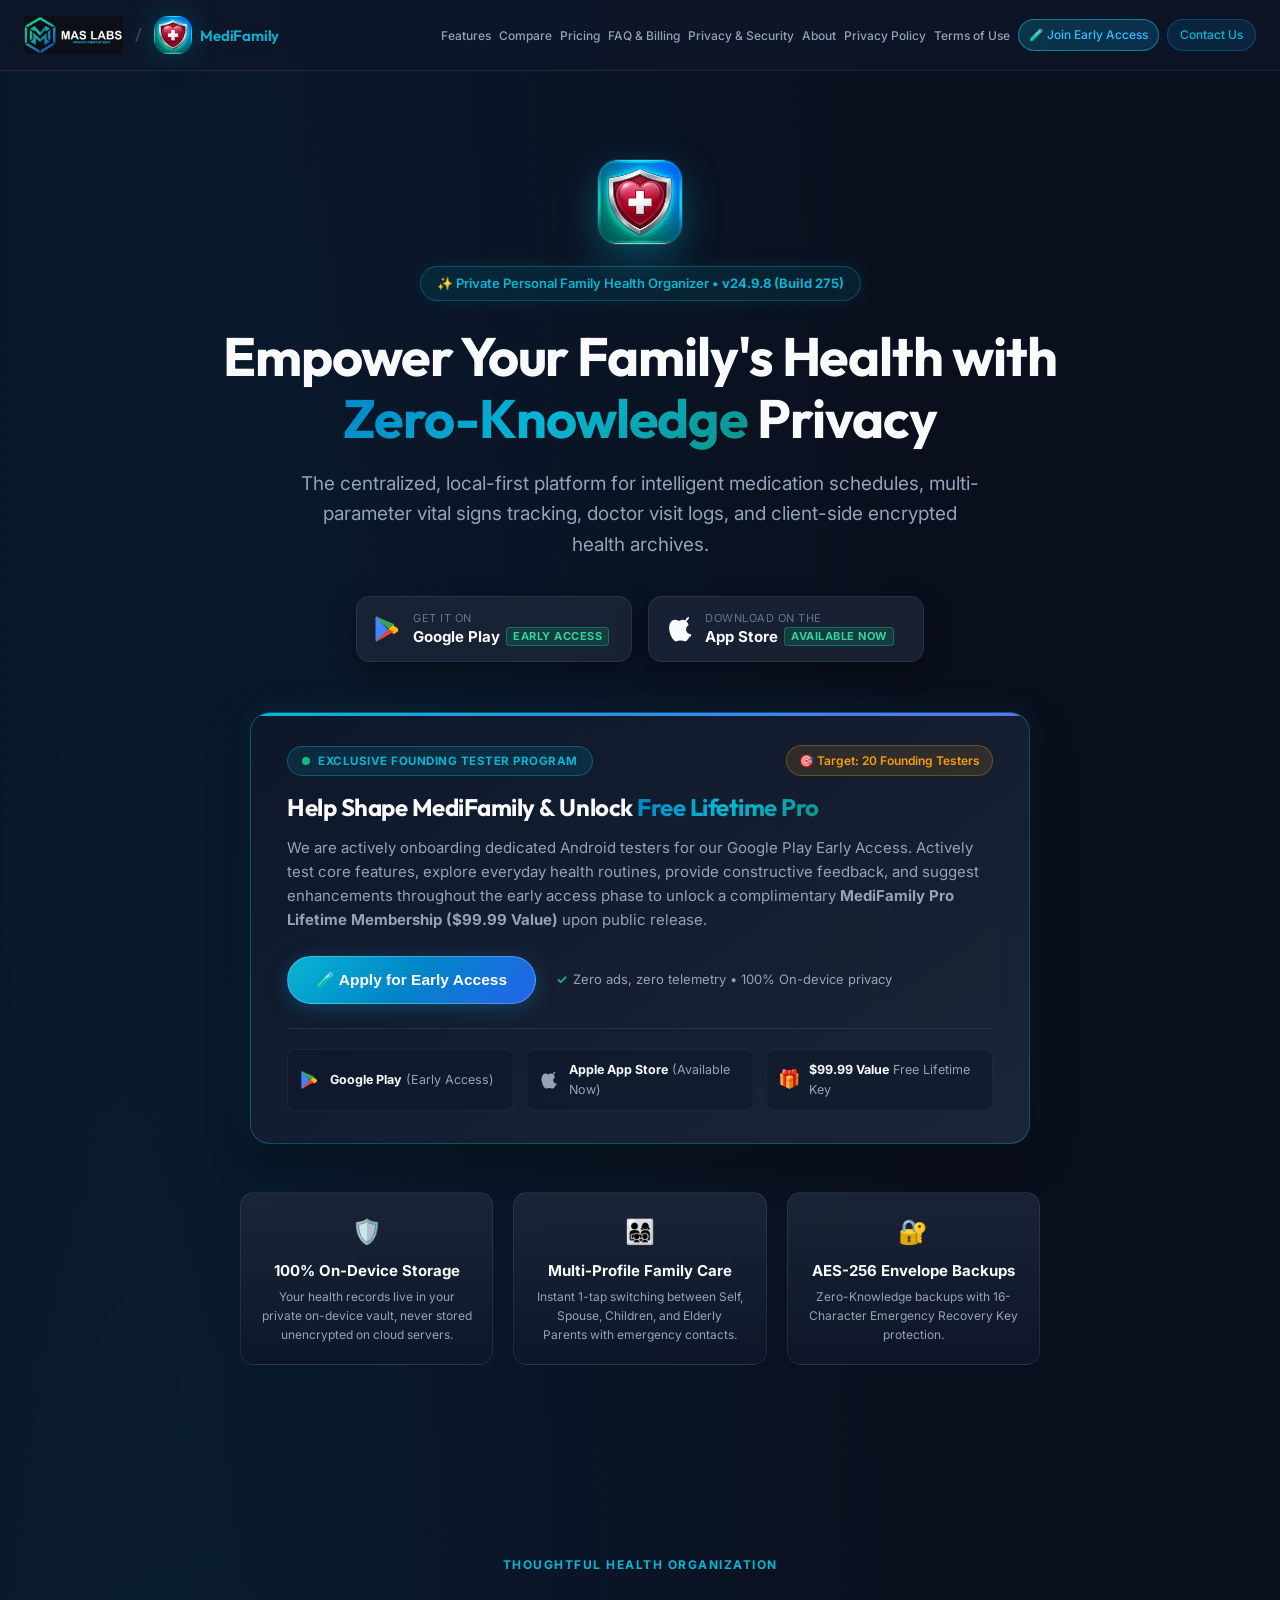
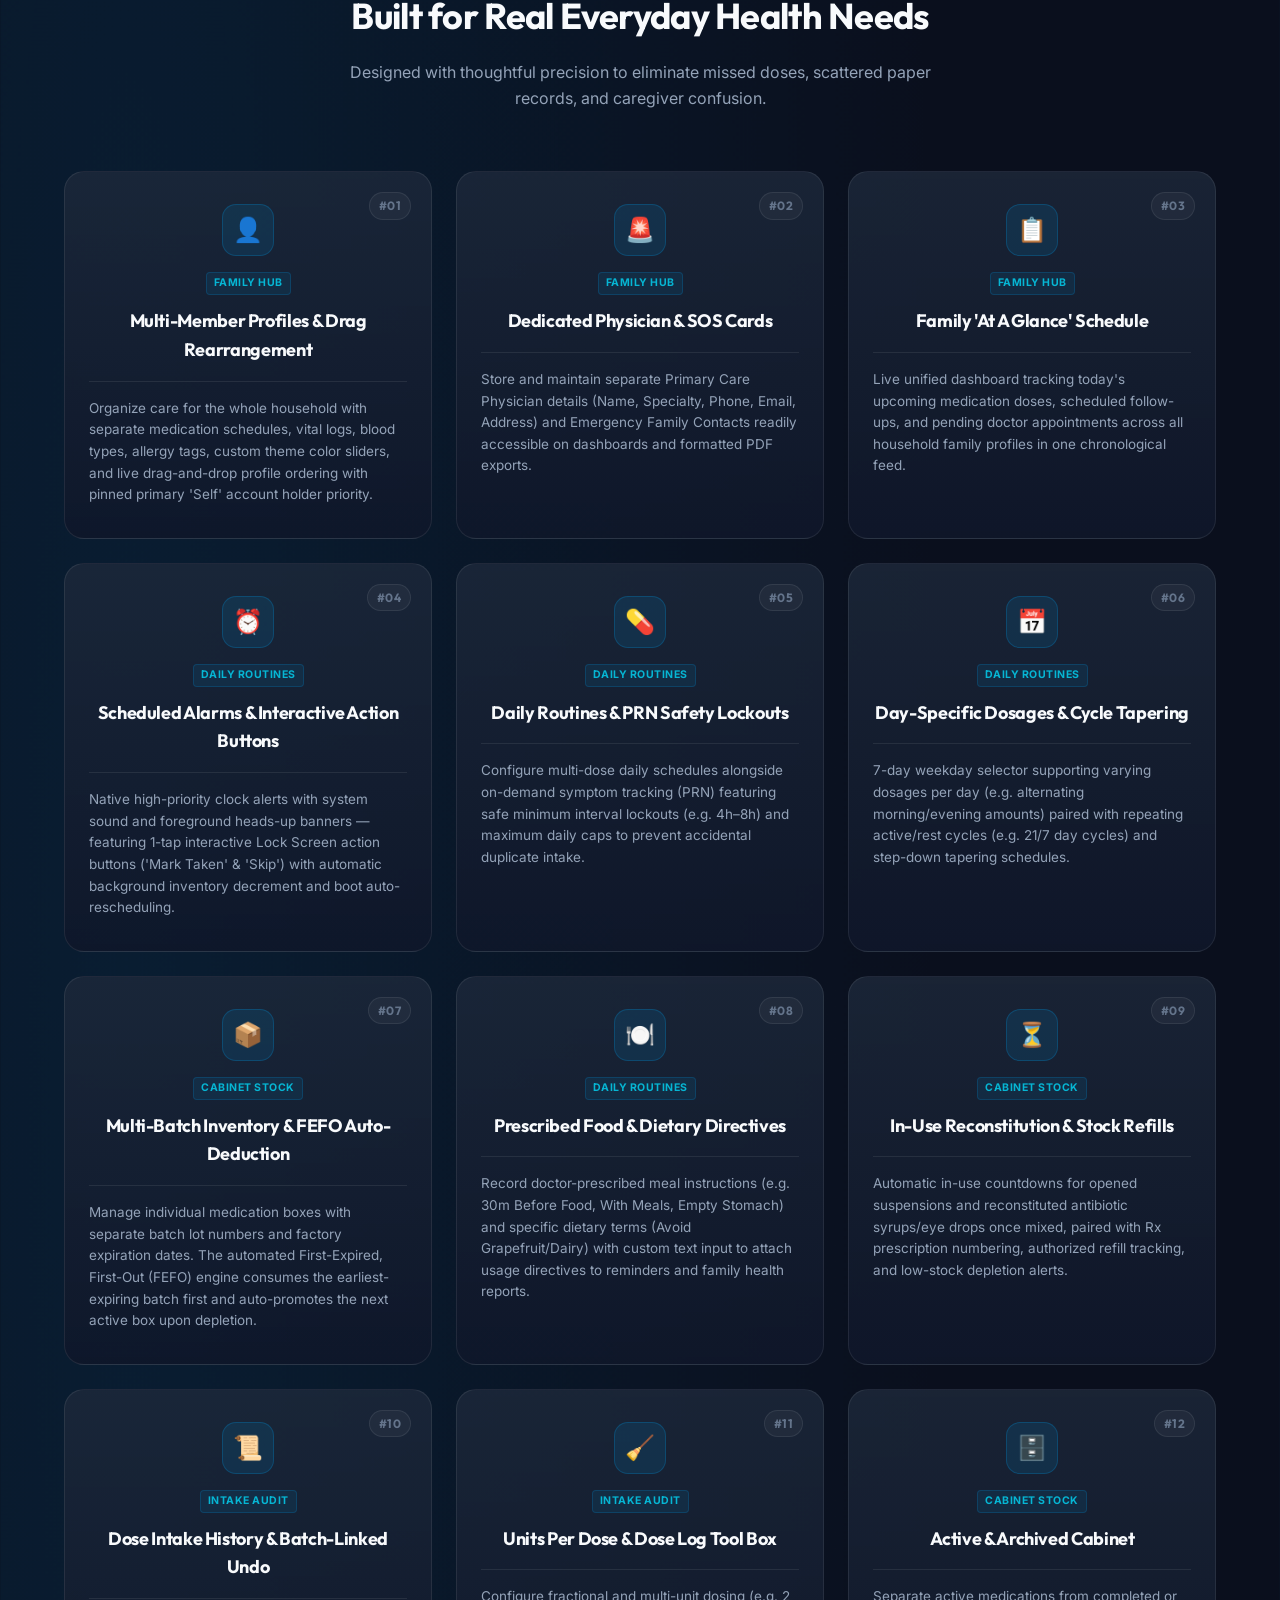
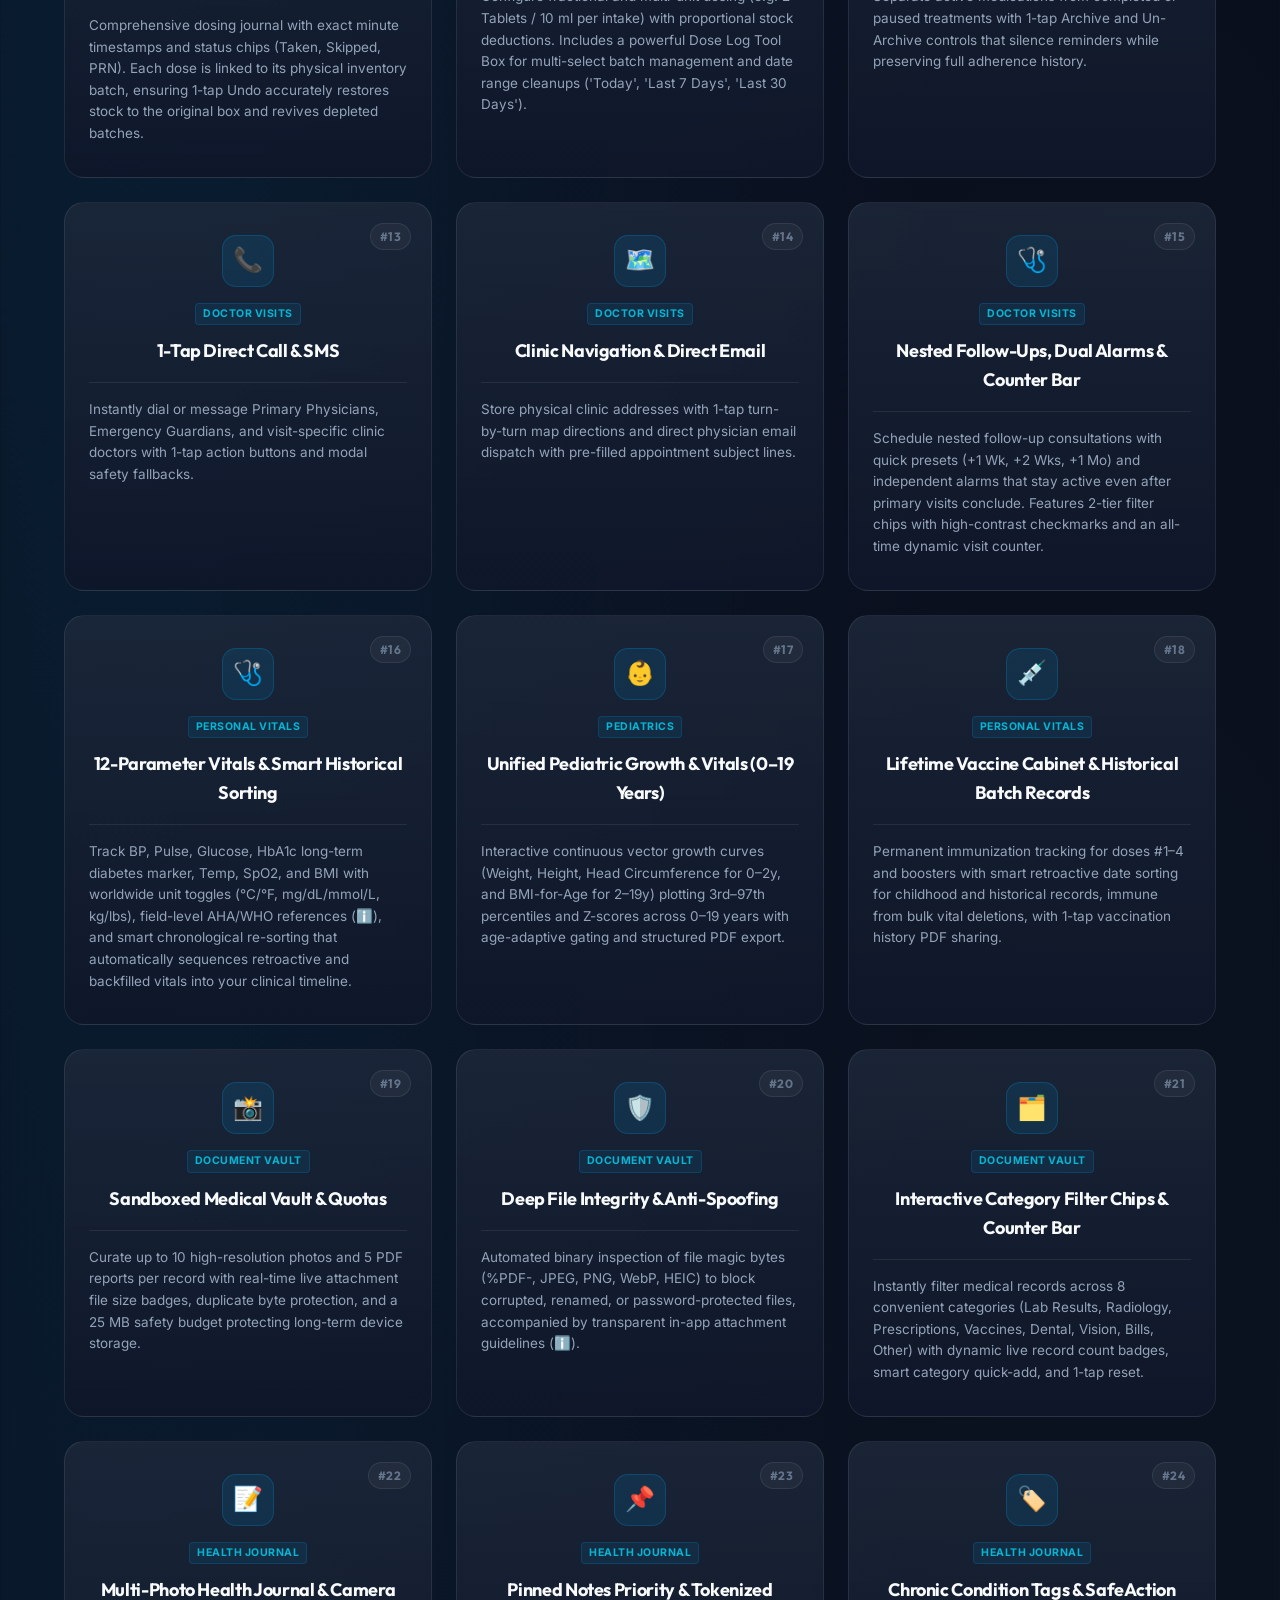
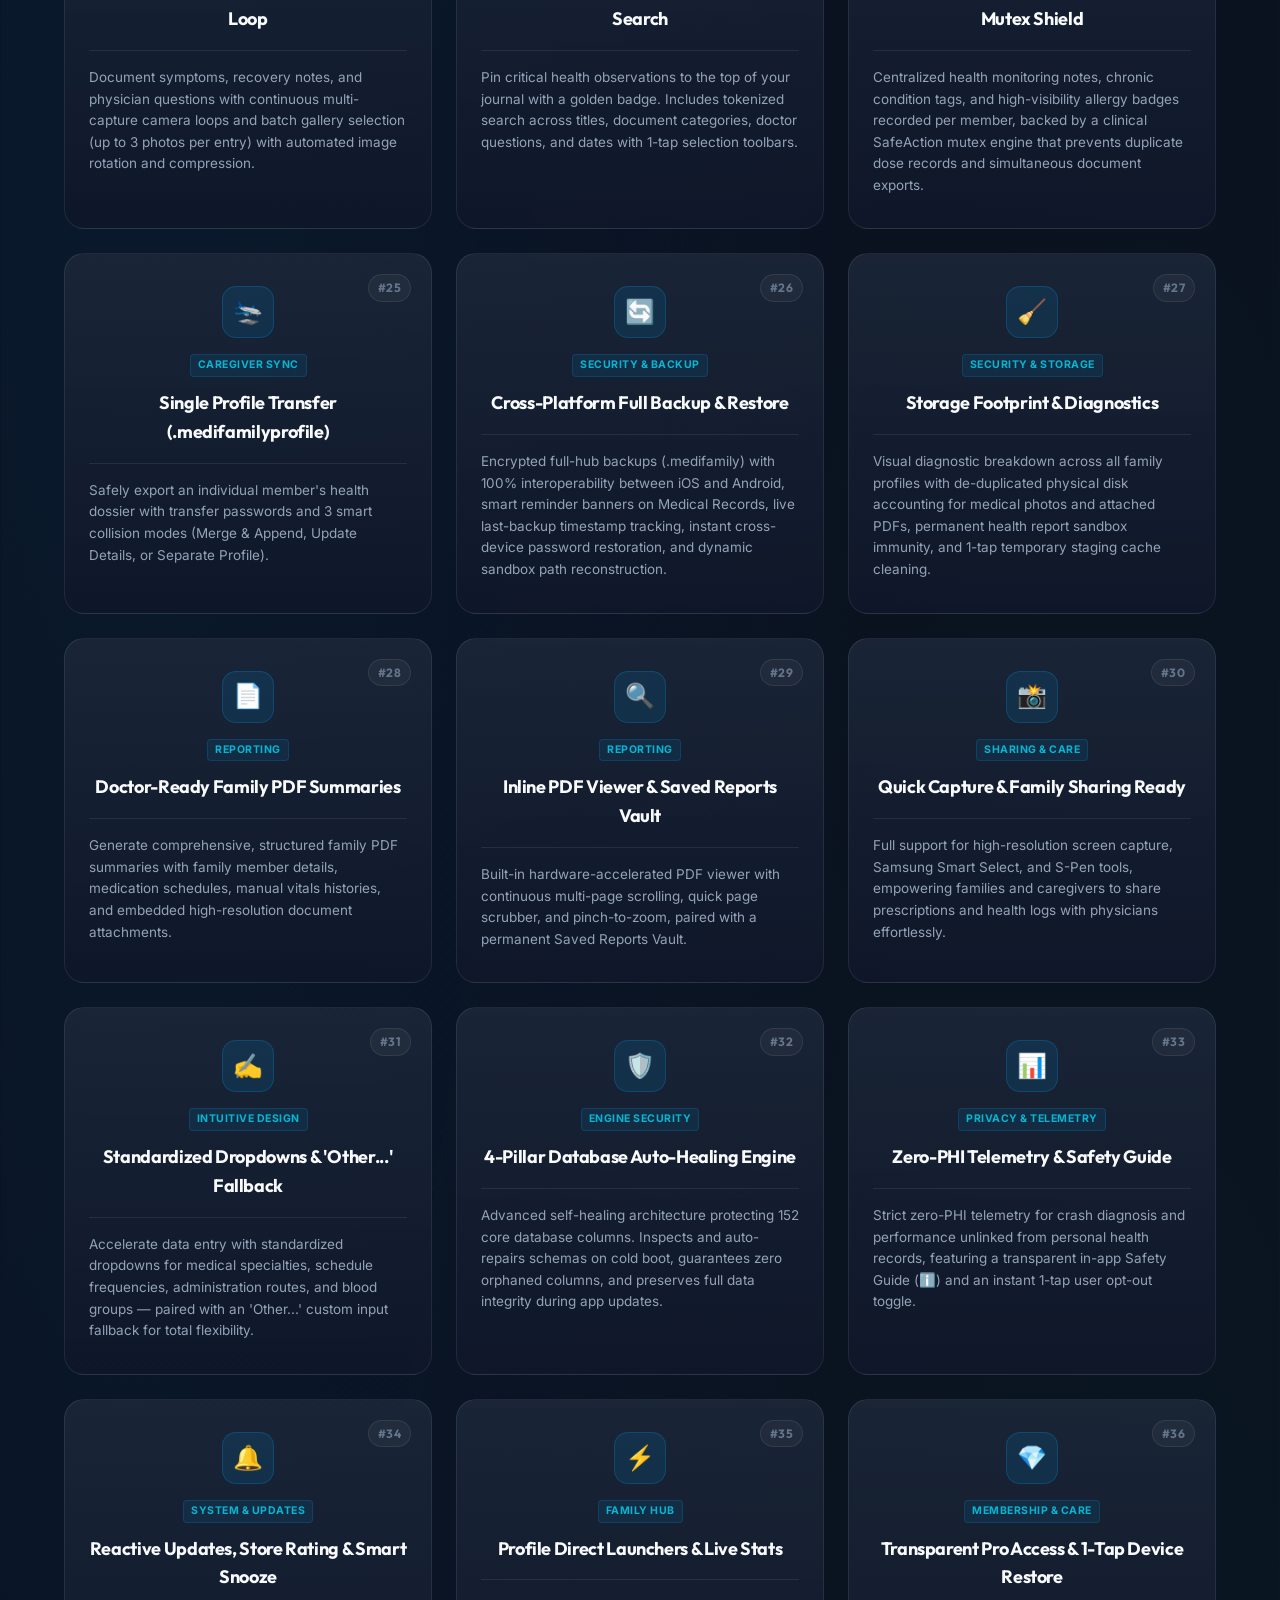
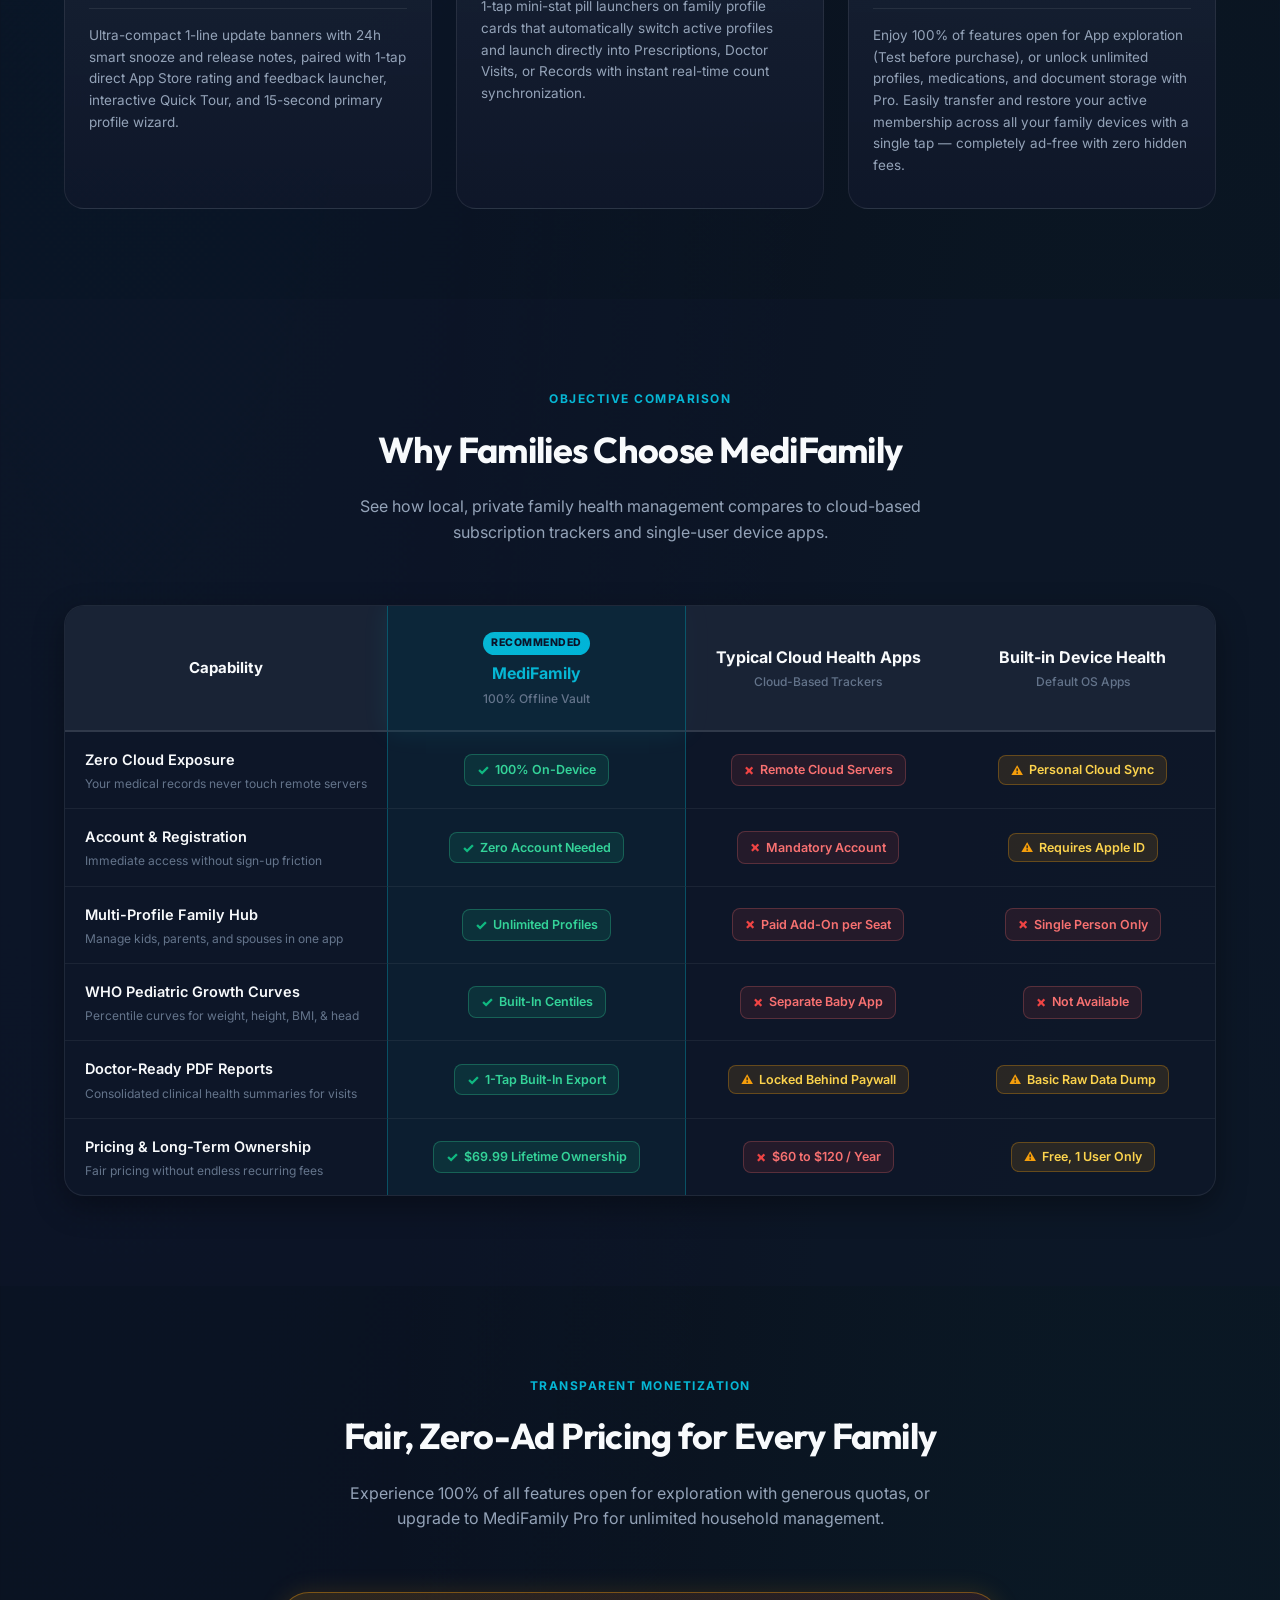
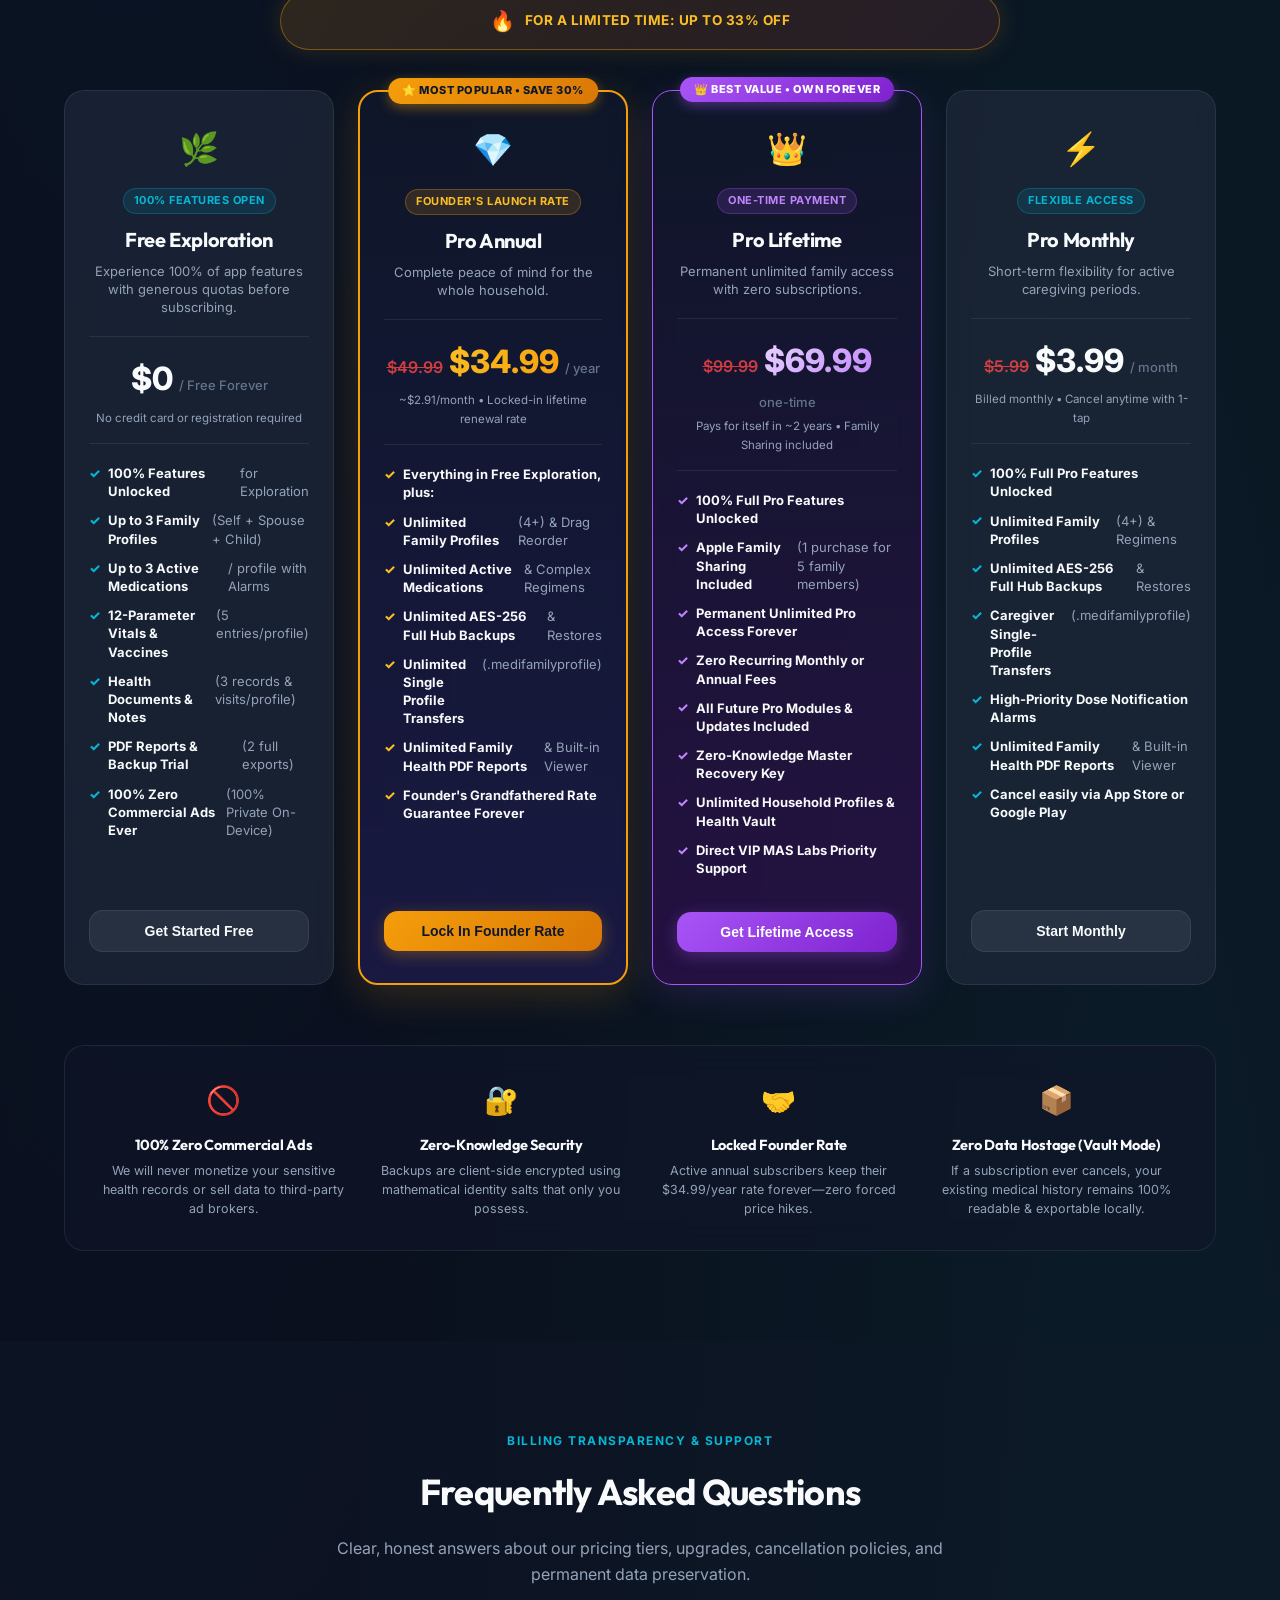
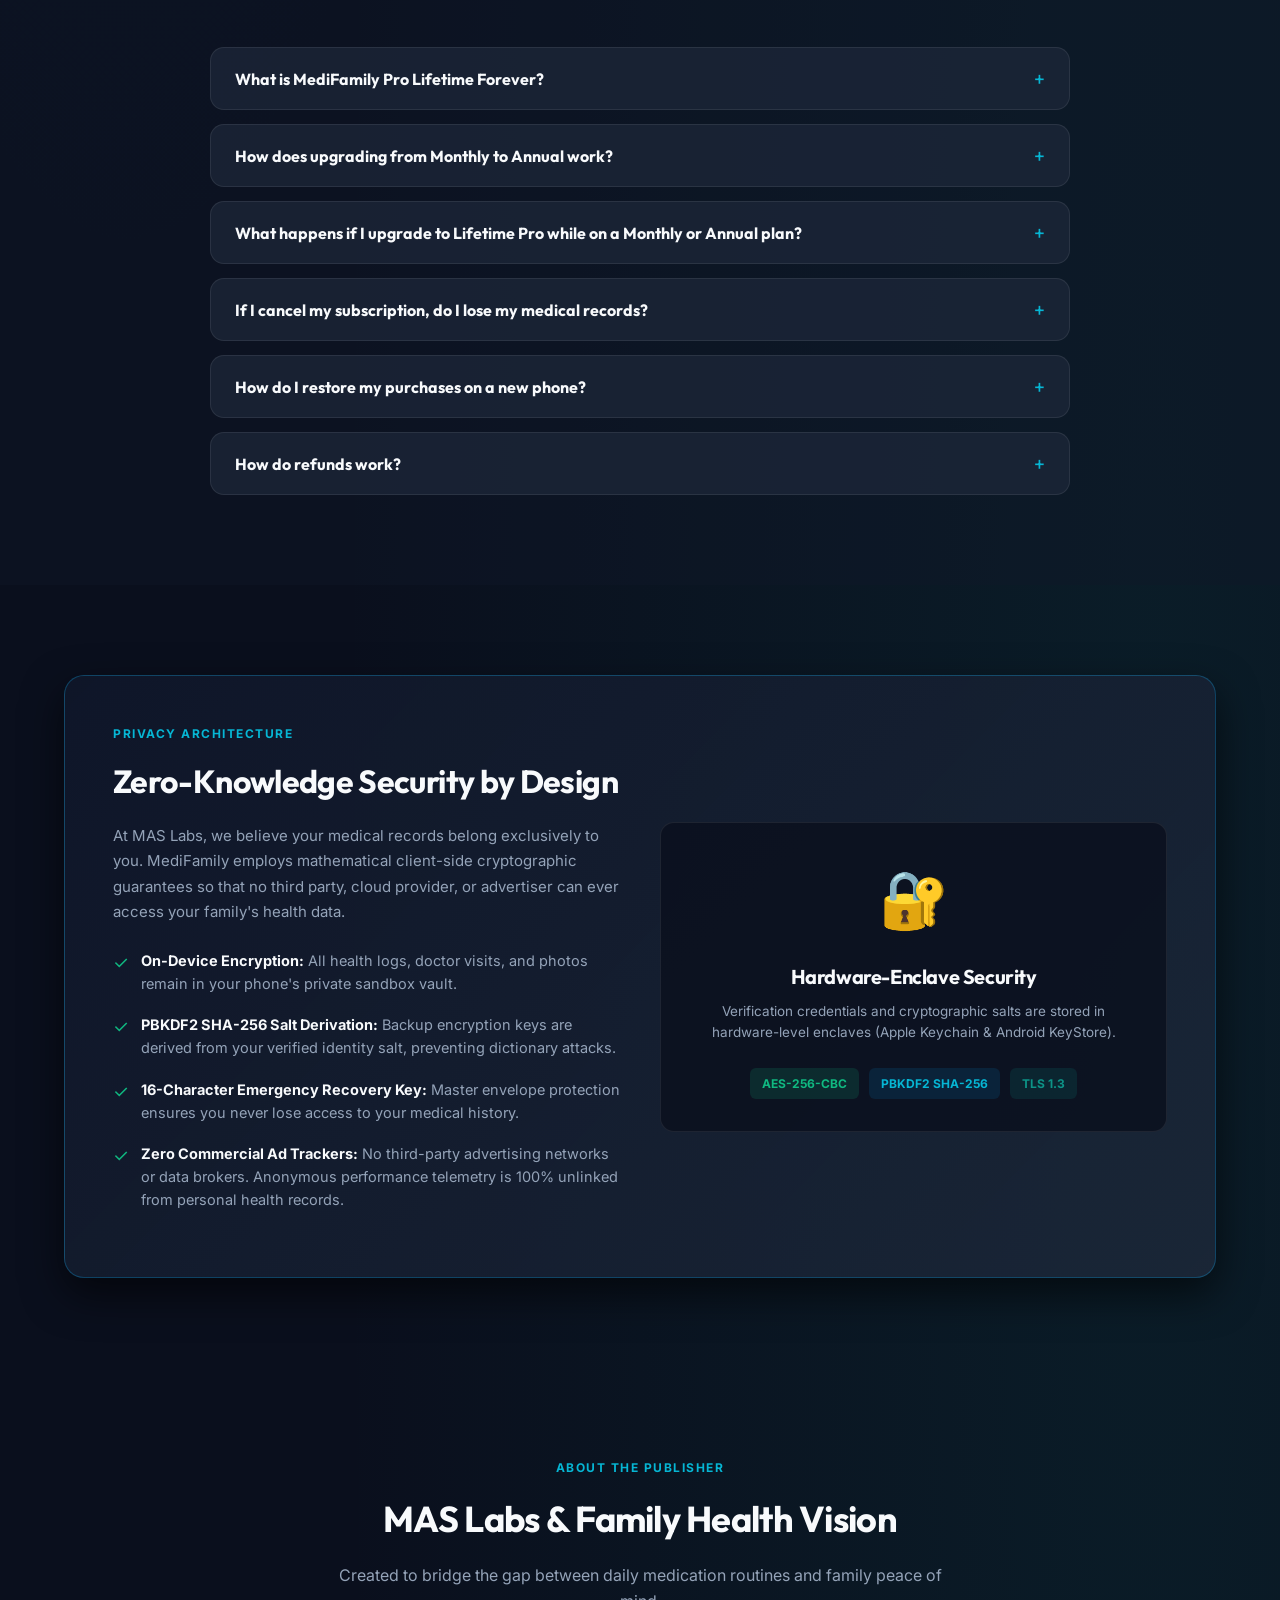
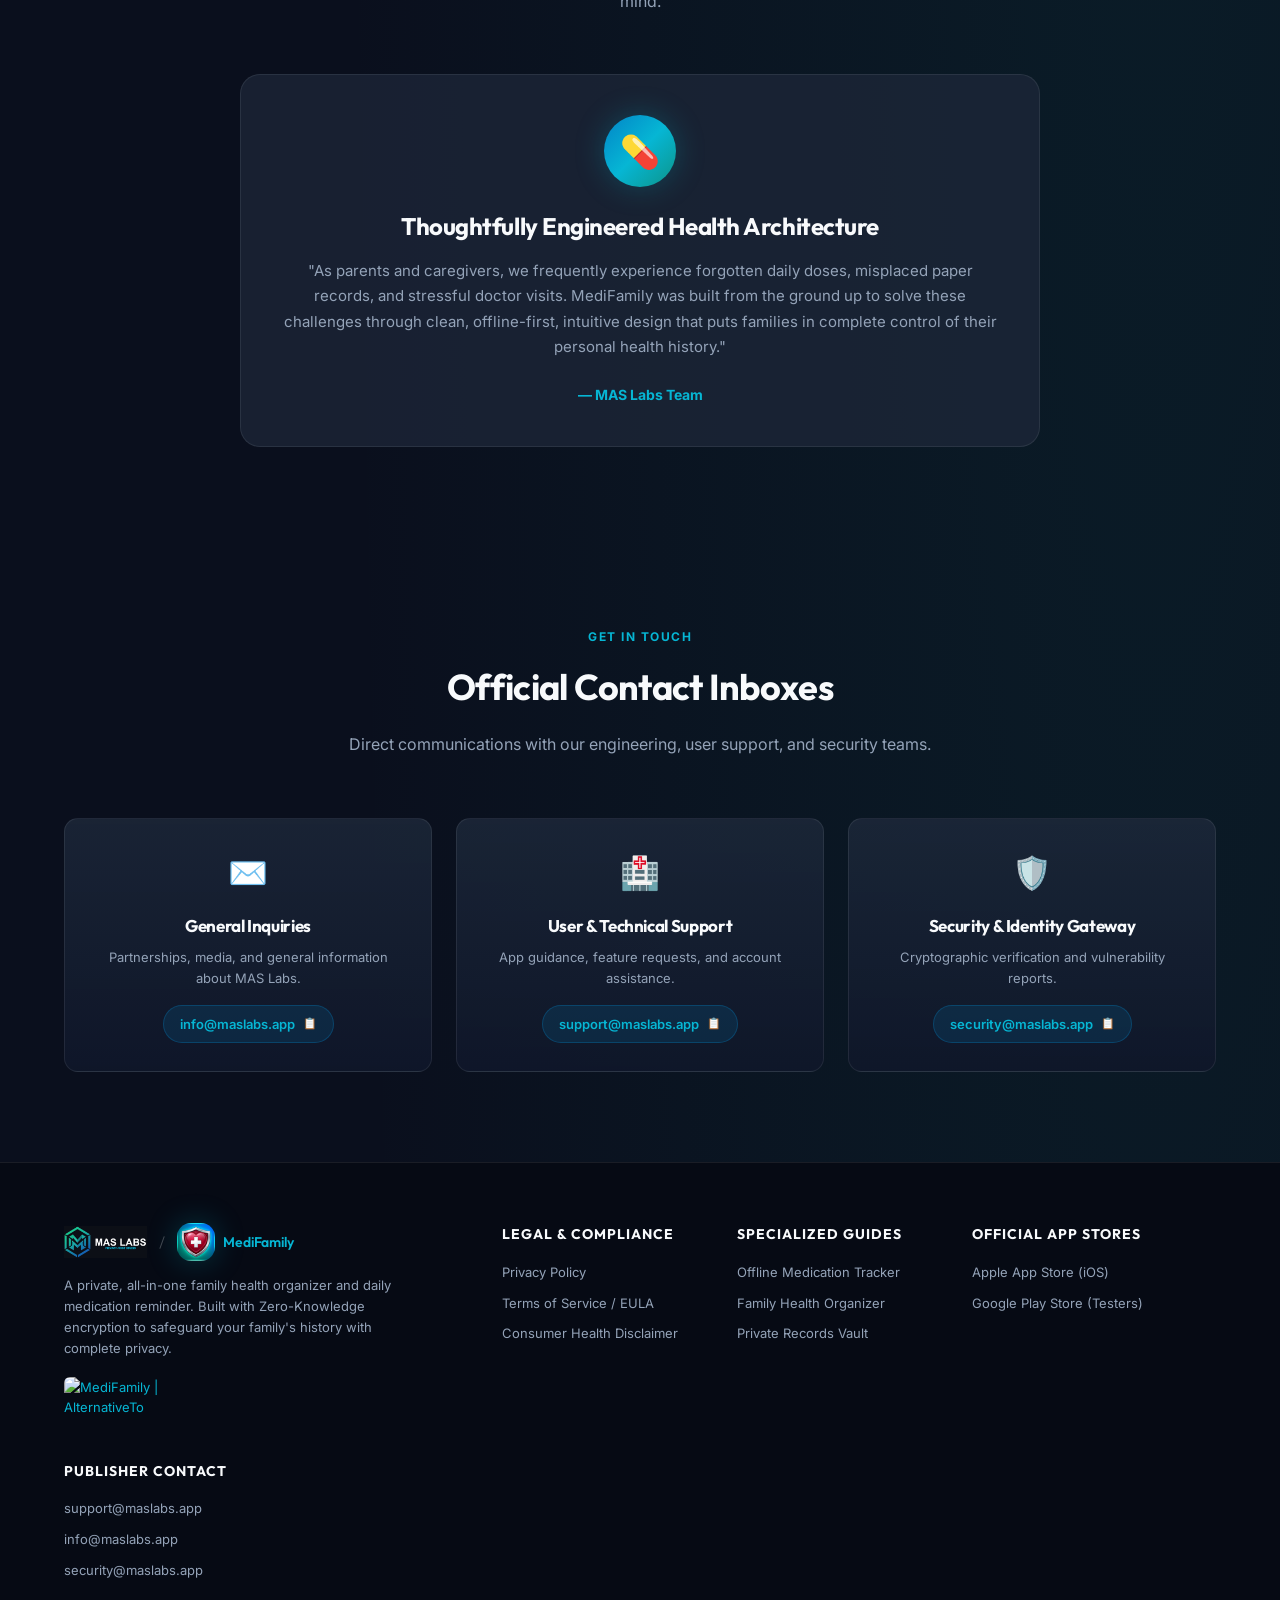
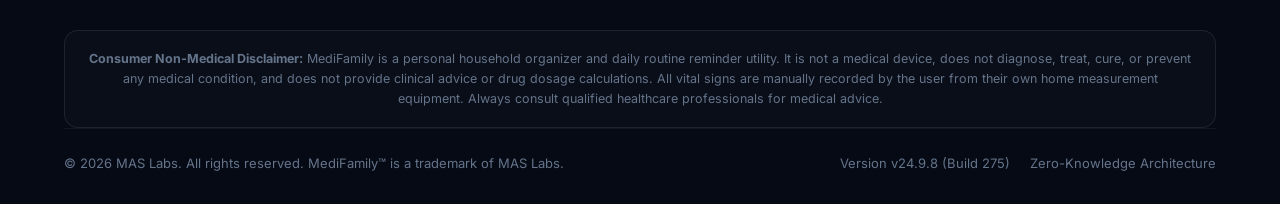
==== index.html @ 4906fe71 "Add official AlternativeTo badge to website and pillar pages footer [Wednesday, 2026-10-28 07:15 GST" ====
<!DOCTYPE html>
<html lang="en">
<head>
  <meta charset="UTF-8">
  <meta name="viewport" content="width=device-width, initial-scale=1.0">
  <!-- Primary SEO Meta Tags -->
  <title>MediFamily: Offline Family Health Organizer, Pill Reminder &amp; Vitals Vault | MAS Labs</title>
  <meta name="description"
    content="100% offline, AES-256 encrypted family health organizer for iOS and Android. Track daily pill routines, household cabinet stock, WHO child growth charts, and manual vital logs with zero cloud accounts.">
  <meta name="author" content="MAS Labs">
  <meta name="google-site-verification" content="v6Luva7PtxFkxSn0V-TWIgFh5dCDhMzVDHUxCkT-WVs">
  <meta name="keywords" content="MediFamily, MAS Labs, family health organizer, offline pill reminder, medicine cabinet tracker, vitals logbook, child growth percentiles, encrypted medical vault">
  <meta name="robots" content="index, follow, max-image-preview:large, max-snippet:-1, max-video-preview:-1">
  <link rel="canonical" href="https://maslabs.app/">
  <link rel="alternate" hreflang="en" href="https://maslabs.app/">
  <link rel="alternate" hreflang="x-default" href="https://maslabs.app/">

  <!-- Native iOS Safari Smart App Banner (App ID: 6810080893) -->
  <meta name="apple-itunes-app" content="app-id=6810080893, app-argument=https://maslabs.app/">

  <!-- Open Graph / Social Sharing -->
  <meta property="og:type" content="website">
  <meta property="og:site_name" content="MAS Labs">
  <meta property="og:title" content="MediFamily: 100% Offline Family Health Organizer &amp; Pill Reminder">
  <meta property="og:description"
    content="Zero cloud. Zero accounts. Protect your family's daily routine schedules, cabinet inventory, and visit notes with local AES-256 hardware encryption.">
  <meta property="og:image" content="https://maslabs.app/assets/og-banner.png">
  <meta property="og:image:width" content="1200">
  <meta property="og:image:height" content="630">
  <meta property="og:image:alt" content="MediFamily Offline Family Health Organizer and Encrypted Vault on iOS and Android">
  <meta property="og:url" content="https://maslabs.app/">
  <meta property="og:locale" content="en_US">

  <!-- X / Twitter Card Meta Tags -->
  <meta name="twitter:card" content="summary_large_image">
  <meta name="twitter:title" content="MediFamily: 100% Offline Family Health Organizer &amp; Pill Reminder">
  <meta name="twitter:description"
    content="Track family routines, household medicine cabinet stock, and child growth charts with local AES-256 hardware encryption. No cloud, no subscriptions required.">
  <meta name="twitter:image" content="https://maslabs.app/assets/og-banner.png">

  <!-- Favicons & App Icons -->
  <link rel="icon" type="image/svg+xml" href="/favicon.svg">
  <link rel="icon" type="image/png" sizes="32x32" href="favicon-32x32.png">
  <link rel="icon" type="image/png" sizes="16x16" href="favicon-16x16.png">
  <link rel="apple-touch-icon" sizes="180x180" href="apple-touch-icon.png">
  <link rel="shortcut icon" href="favicon.ico">
  
  <!-- Google Fonts -->
  <link rel="preconnect" href="https://fonts.googleapis.com">
  <link rel="preconnect" href="https://fonts.gstatic.com" crossorigin>
  <link href="https://fonts.googleapis.com/css2?family=Inter:wght@300;400;500;600;700&family=Outfit:wght@500;600;700;800&display=swap" rel="stylesheet">
  
  <link rel="stylesheet" href="styles.css?v=275.12">

  <!-- Schema.org Structured Data (@graph: SoftwareApplication + Organization + WebSite + FAQPage) -->
  <script type="application/ld+json">
  {
    "@context": "https://schema.org",
    "@graph": [
      {
        "@type": "Organization",
        "@id": "https://maslabs.app/#organization",
        "name": "MAS Labs",
        "url": "https://maslabs.app/",
        "logo": {
          "@type": "ImageObject",
          "url": "https://maslabs.app/assets/branding/mas_labs_icon_dark.jpg"
        },
        "contactPoint": [
          {
            "@type": "ContactPoint",
            "email": "support@maslabs.app",
            "contactType": "customer support"
          }
        ]
      },
      {
        "@type": "WebSite",
        "@id": "https://maslabs.app/#website",
        "url": "https://maslabs.app/",
        "name": "MAS Labs — MediFamily Health Organizer",
        "publisher": {
          "@id": "https://maslabs.app/#organization"
        }
      },
      {
        "@type": "SoftwareApplication",
        "@id": "https://maslabs.app/#medifamily",
        "name": "MediFamily: Health Organizer",
        "operatingSystem": "iOS 15.0 or later, iPadOS 15.0 or later, Android",
        "applicationCategory": "ProductivityApplication",
        "applicationSubCategory": "UtilitiesApplication",
        "url": "https://maslabs.app/",
        "downloadUrl": "https://apps.apple.com/us/app/medifamily-health-organizer/id6810080893",
        "installUrl": "https://apps.apple.com/us/app/medifamily-health-organizer/id6810080893",
        "softwareVersion": "24.9.8",
        "author": {
          "@id": "https://maslabs.app/#organization"
        },
        "description": "100% offline, AES-256 encrypted personal and family health organizer, daily pill reminder, household cabinet tracker, WHO child growth log, and PDF visit summary utility.",
        "featureList": [
          "100% Offline Local SQLite Database with AES-256 Encryption",
          "Multi-Profile Family & Household Routine Organizer",
          "Daily Pill Reminder & Flexible Schedule Tracker",
          "Household Cabinet Inventory with First-Expiry First-Out Tracking",
          "Offline WHO Child Growth Percentile Logger",
          "Manual Vitals Logbook & One-Tap Doctor Visit PDF Summary",
          "Zero-Cloud PBKDF2 Encrypted .medifamily Vault Backup"
        ],
        "offers": {
          "@type": "AggregateOffer",
          "lowPrice": "0.00",
          "highPrice": "69.99",
          "priceCurrency": "USD",
          "offerCount": "4",
          "url": "https://apps.apple.com/us/app/medifamily-health-organizer/id6810080893"
        }
      },
      {
        "@type": "FAQPage",
        "@id": "https://maslabs.app/#faq",
        "mainEntity": [
          {
            "@type": "Question",
            "name": "What does Lifetime Forever actually mean?",
            "acceptedAnswer": {
              "@type": "Answer",
              "text": "When you purchase Lifetime Pro, you unlock all current and future Pro features in the MediFamily app with a single one-time payment and no recurring subscription charges."
            }
          },
          {
            "@type": "Question",
            "name": "How does upgrading from Monthly to Annual work?",
            "acceptedAnswer": {
              "@type": "Answer",
              "text": "Apple App Store and Google Play automatically prorate your remaining monthly billing cycle when you switch to the Annual plan through your native store subscription settings."
            }
          },
          {
            "@type": "Question",
            "name": "Can I upgrade from a subscription to Lifetime Pro?",
            "acceptedAnswer": {
              "@type": "Answer",
              "text": "Yes. After unlocking Lifetime Pro inside the app, simply cancel your recurring monthly or annual renewal in your Apple ID or Google Play subscription settings so you are never billed again."
            }
          },
          {
            "@type": "Question",
            "name": "What happens to my family data if my subscription expires?",
            "acceptedAnswer": {
              "@type": "Answer",
              "text": "MediFamily enforces a Zero-Hostage Vault policy. Your existing family records remain 100% viewable on your device and you can always export your encrypted .medifamily backup or PDF reports even if your subscription expires."
            }
          },
          {
            "@type": "Question",
            "name": "How do I transfer my data and restore Pro on a new phone?",
            "acceptedAnswer": {
              "@type": "Answer",
              "text": "Because MediFamily has zero cloud servers, you transfer data by exporting an AES-256 encrypted .medifamily backup file via AirDrop or local files, and restore your Pro unlock using the native Restore Purchases button linked to your Apple ID or Google Play account."
            }
          },
          {
            "@type": "Question",
            "name": "How are billing and refunds handled?",
            "acceptedAnswer": {
              "@type": "Answer",
              "text": "All transactions are processed directly by Apple App Store or Google Play Store using native StoreKit and Google Play Billing APIs. Refunds are managed directly through Apple or Google support."
            }
          }
        ]
      }
    ]
  }
  </script>
</head>
<body>

  <!-- Navigation Bar -->
  <header class="navbar">
    <div class="container nav-container">
      <a href="/" class="logo" aria-label="MAS Labs / MediFamily Home">
        <img src="/assets/branding/mas_labs_horizontal_lockup_nav.svg" alt="MAS Labs - Privacy-First Studio" class="nav-brand-lockup" width="99" height="38">
        <span class="nav-brand-divider">/</span>
        <span class="nav-product-group">
          <img src="/assets/medifamily-icon-nav.png" alt="MediFamily App Icon" class="nav-app-icon" width="28" height="28">
          <span class="nav-product-tag">MediFamily</span>
        </span>
      </a>

      <ul class="nav-links">
        <li><a href="#features">Features</a></li>
        <li><a href="#comparison">Compare</a></li>
        <li><a href="#pricing">Pricing</a></li>
        <li><a href="#faq">FAQ &amp; Billing</a></li>
        <li><a href="#security">Privacy &amp; Security</a></li>
        <li><a href="#about">About</a></li>
        <li><a href="privacy.html">Privacy Policy</a></li>
        <li><a href="terms.html">Terms of Use</a></li>
        <li><a href="#heroBetaCard" class="btn-nav-beta" id="navBetaBtn">🧪 Join Early Access</a></li>
        <li><a href="#contact" class="btn-nav">Contact Us</a></li>
      </ul>

      <button class="mobile-menu-btn" aria-label="Toggle navigation menu">☰</button>
    </div>
  </header>

  <!-- Hero Section -->
  <main>
    <section class="hero">
      <div class="container">
        <div class="hero-brand-icon-wrapper">
          <img src="/assets/medifamily-icon-hero.png" alt="MediFamily Health Organizer App Icon" class="hero-app-icon" width="84" height="84">
        </div>

        <div class="badge-pill">
          <span>✨ Private Personal Family Health Organizer &bull; <strong id="heroVersionBadge">v24.9.8 (Build 275)</strong></span>
        </div>

        <h1 class="hero-title">
          Empower Your Family's Health with <span class="gradient-text">Zero-Knowledge</span> Privacy
        </h1>

        <p class="hero-subtitle">
          The centralized, local-first platform for intelligent medication schedules, multi-parameter vital signs tracking, doctor visit logs, and client-side encrypted health archives.
        </p>

        <!-- Store Download Action Buttons (with Official Store Vector Logos) -->
        <div class="hero-cta">
          <button class="store-btn" id="googlePlayBtn">
            <div class="store-btn-icon">
              <svg class="store-svg-icon" viewBox="0 0 512 512" width="26" height="26" aria-hidden="true">
                <path fill="#4285F4" d="M32.5 3.3C18.6 11 9.6 25.8 9.6 42.6v426.8c0 16.8 9 31.6 22.9 39.3l228.8-228.8L32.5 3.3z"/>
                <path fill="#FBBC04" d="M367.9 155.8L261.3 256l106.6 100.2 59.9-34.3c17.1-9.8 27.6-28 27.6-47.8 0-19.8-10.5-38-27.6-47.8l-59.9-34.3l0 0.2"/>
                <path fill="#EA4335" d="M261.3 256L32.5 484.7c11.9 6.6 26.6 6.3 38.6-0.6l296.8-172.3L261.3 256z"/>
                <path fill="#34A853" d="M367.9 155.8L71.1 27.9C59.1 21 44.4 20.7 32.5 27.3L261.3 256l106.6-100.2z"/>
              </svg>
            </div>
            <div class="store-btn-text">
              <span>GET IT ON</span>
              <strong>Google Play <span class="coming-soon-badge beta-active-badge">Early Access</span></strong>
            </div>
          </button>

          <a class="store-btn" id="appStoreLiveBtn" href="https://apps.apple.com/app/id6810080893" target="_blank" rel="noopener noreferrer" aria-label="Download MediFamily on the Apple App Store">
            <div class="store-btn-icon">
              <svg class="store-svg-icon" viewBox="0 0 170 170" width="26" height="26" fill="currentColor" aria-hidden="true">
                <path d="M150.37 130.25c-2.45 5.66-5.35 10.87-8.71 15.66-4.58 6.53-8.33 11.05-11.22 13.56-4.48 4.12-9.28 6.23-14.42 6.35-3.69 0-8.14-1.05-13.32-3.18-5.19-2.12-9.97-3.17-14.34-3.17-4.58 0-9.49 1.05-14.75 3.17-5.26 2.13-9.5 3.24-12.74 3.35-4.35.13-9.16-1.9-14.42-6.08-3.69-3.08-7.7-7.92-12.04-14.52-6.53-9.92-11.58-21.2-15.15-33.84-3.57-12.65-5.36-24.62-5.36-35.91 0-14.53 3.65-26.68 10.96-36.46 7.3-9.78 16.54-14.77 27.7-14.99 4.36 0 9.29 1.16 14.79 3.48 5.5 2.32 9.07 3.59 10.72 3.8 2.07-.33 5.76-1.63 11.07-3.9 5.3-2.28 9.94-3.32 13.91-3.14 10.36.54 18.91 4.3 25.66 11.28 6.75 6.98 10.85 15.22 12.3 24.71-11.01 6.64-16.41 15.77-16.19 27.39.22 9.04 3.73 16.71 10.53 23 6.8 6.29 14.88 9.77 24.24 10.43-1.63 5.43-3.73 11.08-6.31 16.94l.01-.01zM119.22 33.39c0-6.19 2.28-12.05 6.84-17.58 4.56-5.54 10.22-9.44 16.98-11.71.43 1.52.65 3.04.65 4.56 0 6.08-2.39 12.04-7.17 17.88-4.78 5.83-10.54 9.68-17.3 11.55v-4.7z"/>
              </svg>
            </div>
            <div class="store-btn-text">
              <span>DOWNLOAD ON THE</span>
              <strong>App Store <span class="coming-soon-badge beta-active-badge">Available Now</span></strong>
            </div>
          </a>
        </div>

        <!-- ========================================================================== -->
        <!-- Early Access & Founding Tester Program Banner                             -->
        <!-- Active during Google Play Production Rollout & Early Access Phases        -->
        <!-- ========================================================================== -->
        <div class="hero-beta-card" id="heroBetaCard">
          <div class="hero-beta-topbar">
            <div class="hero-beta-badge">
              <span class="pulse-dot"></span>
              <span>EXCLUSIVE FOUNDING TESTER PROGRAM</span>
            </div>
            <div class="hero-beta-quota">
              <span>🎯 Target: 20 Founding Testers</span>
            </div>
          </div>

          <h3 class="hero-beta-title">
            Help Shape MediFamily & Unlock <span class="gradient-text">Free Lifetime Pro</span>
          </h3>

          <p class="hero-beta-desc">
            We are actively onboarding dedicated Android testers for our Google Play Early Access. Actively test core features, explore everyday health routines, provide constructive feedback, and suggest enhancements throughout the early access phase to unlock a complimentary <strong>MediFamily Pro Lifetime Membership ($99.99 Value)</strong> upon public release.
          </p>

          <div class="hero-beta-action-row">
            <button class="btn-beta-pulse" id="heroBetaActionBtn" aria-label="Apply for early access">
              <span class="btn-beta-pulse-text">🧪 Apply for Early Access</span>
              <span class="btn-shimmer"></span>
            </button>
            <div class="beta-status-note">
              <span class="status-check">✓</span> Zero ads, zero telemetry &bull; 100% On-device privacy
            </div>
          </div>

          <div class="beta-perks-row">
            <div class="beta-perk-item">
              <span class="perk-icon">
                <svg viewBox="0 0 512 512" width="18" height="18" aria-hidden="true" style="display:block;">
                  <path fill="#4285F4" d="M32.5 3.3C18.6 11 9.6 25.8 9.6 42.6v426.8c0 16.8 9 31.6 22.9 39.3l228.8-228.8L32.5 3.3z"/>
                  <path fill="#FBBC04" d="M367.9 155.8L261.3 256l106.6 100.2 59.9-34.3c17.1-9.8 27.6-28 27.6-47.8 0-19.8-10.5-38-27.6-47.8l-59.9-34.3l0 0.2"/>
                  <path fill="#EA4335" d="M261.3 256L32.5 484.7c11.9 6.6 26.6 6.3 38.6-0.6l296.8-172.3L261.3 256z"/>
                  <path fill="#34A853" d="M367.9 155.8L71.1 27.9C59.1 21 44.4 20.7 32.5 27.3L261.3 256l106.6-100.2z"/>
                </svg>
              </span>
              <span><strong>Google Play</strong> (Early Access)</span>
            </div>
            <div class="beta-perk-item">
              <span class="perk-icon">
                <svg viewBox="0 0 170 170" width="18" height="18" fill="currentColor" aria-hidden="true" style="display:block;">
                  <path d="M150.37 130.25c-2.45 5.66-5.35 10.87-8.71 15.66-4.58 6.53-8.33 11.05-11.22 13.56-4.48 4.12-9.28 6.23-14.42 6.35-3.69 0-8.14-1.05-13.32-3.18-5.19-2.12-9.97-3.17-14.34-3.17-4.58 0-9.49 1.05-14.75 3.17-5.26 2.13-9.5 3.24-12.74 3.35-4.35.13-9.16-1.9-14.42-6.08-3.69-3.08-7.7-7.92-12.04-14.52-6.53-9.92-11.58-21.2-15.15-33.84-3.57-12.65-5.36-24.62-5.36-35.91 0-14.53 3.65-26.68 10.96-36.46 7.3-9.78 16.54-14.77 27.7-14.99 4.36 0 9.29 1.16 14.79 3.48 5.5 2.32 9.07 3.59 10.72 3.8 2.07-.33 5.76-1.63 11.07-3.9 5.3-2.28 9.94-3.32 13.91-3.14 10.36.54 18.91 4.3 25.66 11.28 6.75 6.98 10.85 15.22 12.3 24.71-11.01 6.64-16.41 15.77-16.19 27.39.22 9.04 3.73 16.71 10.53 23 6.8 6.29 14.88 9.77 24.24 10.43-1.63 5.43-3.73 11.08-6.31 16.94l.01-.01zM119.22 33.39c0-6.19 2.28-12.05 6.84-17.58 4.56-5.54 10.22-9.44 16.98-11.71.43 1.52.65 3.04.65 4.56 0 6.08-2.39 12.04-7.17 17.88-4.78 5.83-10.54 9.68-17.3 11.55v-4.7z"/>
                </svg>
              </span>
              <span><strong>Apple App Store</strong> (Available Now)</span>
            </div>
            <div class="beta-perk-item">
              <span class="perk-icon">🎁</span>
              <span><strong>$99.99 Value</strong> Free Lifetime Key</span>
            </div>
          </div>
        </div>

        <!-- Hero Feature Badges -->
        <div class="hero-stats">
          <div class="stat-card">
            <div class="stat-icon">🛡️</div>
            <div class="stat-title">100% On-Device Storage</div>
            <div class="stat-desc">Your health records live in your private on-device vault, never stored unencrypted on cloud servers.</div>
          </div>
          <div class="stat-card">
            <div class="stat-icon">👨‍👩‍👧‍👦</div>
            <div class="stat-title">Multi-Profile Family Care</div>
            <div class="stat-desc">Instant 1-tap switching between Self, Spouse, Children, and Elderly Parents with emergency contacts.</div>
          </div>
          <div class="stat-card">
            <div class="stat-icon">🔐</div>
            <div class="stat-title">AES-256 Envelope Backups</div>
            <div class="stat-desc">Zero-Knowledge backups with 16-Character Emergency Recovery Key protection.</div>
          </div>
        </div>
      </div>
    </section>

    <!-- Core Features Section -->
    <section id="features" class="section">
      <div class="container">
        <div class="section-header">
          <span class="section-tag">Thoughtful Health Organization</span>
          <h2 class="section-title">Built for Real Everyday Health Needs</h2>
          <p class="section-desc">Designed with thoughtful precision to eliminate missed doses, scattered paper records, and caregiver confusion.</p>
        </div>

        <div class="features-grid">
          <!-- Row 1: Family Care Hub -->
          <!-- Card 1: Family Profiles & Drag Rearrangement -->
          <div class="feature-card">
            <span class="card-number">#01</span>
            <div class="feature-icon-box">👤</div>
            <span class="card-pill">Family Hub</span>
            <h3 class="feature-title">Multi-Member Profiles & Drag Rearrangement</h3>
            <p class="feature-text">Organize care for the whole household with separate medication schedules, vital logs, blood types, allergy tags, custom theme color sliders, and live drag-and-drop profile ordering with pinned primary 'Self' account holder priority.</p>
          </div>

          <!-- Card 2: Emergency & Doctor Contacts -->
          <div class="feature-card">
            <span class="card-number">#02</span>
            <div class="feature-icon-box">🚨</div>
            <span class="card-pill">Family Hub</span>
            <h3 class="feature-title">Dedicated Physician & SOS Cards</h3>
            <p class="feature-text">Store and maintain separate Primary Care Physician details (Name, Specialty, Phone, Email, Address) and Emergency Family Contacts readily accessible on dashboards and formatted PDF exports.</p>
          </div>

          <!-- Card 3: Family At A Glance Schedule -->
          <div class="feature-card">
            <span class="card-number">#03</span>
            <div class="feature-icon-box">📋</div>
            <span class="card-pill">Family Hub</span>
            <h3 class="feature-title">Family 'At A Glance' Schedule</h3>
            <p class="feature-text">Live unified dashboard tracking today's upcoming medication doses, scheduled follow-ups, and pending doctor appointments across all household family profiles in one chronological feed.</p>
          </div>

          <!-- Row 2: Smart Daily Routine Alarms -->
          <!-- Card 4: Scheduled Dose Alarms & Interactive Action Buttons -->
          <div class="feature-card">
            <span class="card-number">#04</span>
            <div class="feature-icon-box">⏰</div>
            <span class="card-pill">Daily Routines</span>
            <h3 class="feature-title">Scheduled Alarms & Interactive Action Buttons</h3>
            <p class="feature-text">Native high-priority clock alerts with system sound and foreground heads-up banners — featuring 1-tap interactive Lock Screen action buttons ('Mark Taken' & 'Skip') with automatic background inventory decrement and boot auto-rescheduling.</p>
          </div>

          <!-- Card 5: Daily Routines & PRN Safety Lockouts -->
          <div class="feature-card">
            <span class="card-number">#05</span>
            <div class="feature-icon-box">💊</div>
            <span class="card-pill">Daily Routines</span>
            <h3 class="feature-title">Daily Routines & PRN Safety Lockouts</h3>
            <p class="feature-text">Configure multi-dose daily schedules alongside on-demand symptom tracking (PRN) featuring safe minimum interval lockouts (e.g. 4h–8h) and maximum daily caps to prevent accidental duplicate intake.</p>
          </div>

          <!-- Card 6: Day-Specific Dosages & Cycle Tapering -->
          <div class="feature-card">
            <span class="card-number">#06</span>
            <div class="feature-icon-box">📅</div>
            <span class="card-pill">Daily Routines</span>
            <h3 class="feature-title">Day-Specific Dosages & Cycle Tapering</h3>
            <p class="feature-text">7-day weekday selector supporting varying dosages per day (e.g. alternating morning/evening amounts) paired with repeating active/rest cycles (e.g. 21/7 day cycles) and step-down tapering schedules.</p>
          </div>

          <!-- Row 3: Multi-Batch Pharmacy Inventory -->
          <!-- Card 7: Multi-Batch Inventory & FEFO Auto-Deduction -->
          <div class="feature-card">
            <span class="card-number">#07</span>
            <div class="feature-icon-box">📦</div>
            <span class="card-pill">Cabinet Stock</span>
            <h3 class="feature-title">Multi-Batch Inventory & FEFO Auto-Deduction</h3>
            <p class="feature-text">Manage individual medication boxes with separate batch lot numbers and factory expiration dates. The automated First-Expired, First-Out (FEFO) engine consumes the earliest-expiring batch first and auto-promotes the next active box upon depletion.</p>
          </div>

          <!-- Card 8: Prescribed Food & Dietary Directives -->
          <div class="feature-card">
            <span class="card-number">#08</span>
            <div class="feature-icon-box">🍽️</div>
            <span class="card-pill">Daily Routines</span>
            <h3 class="feature-title">Prescribed Food & Dietary Directives</h3>
            <p class="feature-text">Record doctor-prescribed meal instructions (e.g. 30m Before Food, With Meals, Empty Stomach) and specific dietary terms (Avoid Grapefruit/Dairy) with custom text input to attach usage directives to reminders and family health reports.</p>
          </div>

          <!-- Card 9: In-Use Reconstitution & Refill Alerts -->
          <div class="feature-card">
            <span class="card-number">#09</span>
            <div class="feature-icon-box">⏳</div>
            <span class="card-pill">Cabinet Stock</span>
            <h3 class="feature-title">In-Use Reconstitution & Stock Refills</h3>
            <p class="feature-text">Automatic in-use countdowns for opened suspensions and reconstituted antibiotic syrups/eye drops once mixed, paired with Rx prescription numbering, authorized refill tracking, and low-stock depletion alerts.</p>
          </div>

          <!-- Row 4: Dose Intake Auditing & Cabinet Management -->
          <!-- Card 10: Dose Intake History & Batch-Linked Undo -->
          <div class="feature-card">
            <span class="card-number">#10</span>
            <div class="feature-icon-box">📜</div>
            <span class="card-pill">Intake Audit</span>
            <h3 class="feature-title">Dose Intake History & Batch-Linked Undo</h3>
            <p class="feature-text">Comprehensive dosing journal with exact minute timestamps and status chips (Taken, Skipped, PRN). Each dose is linked to its physical inventory batch, ensuring 1-tap Undo accurately restores stock to the original box and revives depleted batches.</p>
          </div>

          <!-- Card 11: Units Per Dose & Dose Log Tool Box -->
          <div class="feature-card">
            <span class="card-number">#11</span>
            <div class="feature-icon-box">🧹</div>
            <span class="card-pill">Intake Audit</span>
            <h3 class="feature-title">Units Per Dose & Dose Log Tool Box</h3>
            <p class="feature-text">Configure fractional and multi-unit dosing (e.g. 2 Tablets / 10 ml per intake) with proportional stock deductions. Includes a powerful Dose Log Tool Box for multi-select batch management and date range cleanups ('Today', 'Last 7 Days', 'Last 30 Days').</p>
          </div>

          <!-- Card 12: Active & Archived Cabinet -->
          <div class="feature-card">
            <span class="card-number">#12</span>
            <div class="feature-icon-box">🗄️</div>
            <span class="card-pill">Cabinet Stock</span>
            <h3 class="feature-title">Active & Archived Cabinet</h3>
            <p class="feature-text">Separate active medications from completed or paused treatments with 1-tap Archive and Un-Archive controls that silence reminders while preserving full adherence history.</p>
          </div>

          <!-- Row 5: Doctor Visits & Follow-Up Care -->
          <!-- Card 13: 1-Tap Direct Call & SMS Action Launchers -->
          <div class="feature-card">
            <span class="card-number">#13</span>
            <div class="feature-icon-box">📞</div>
            <span class="card-pill">Doctor Visits</span>
            <h3 class="feature-title">1-Tap Direct Call & SMS</h3>
            <p class="feature-text">Instantly dial or message Primary Physicians, Emergency Guardians, and visit-specific clinic doctors with 1-tap action buttons and modal safety fallbacks.</p>
          </div>

          <!-- Card 14: Clinic GPS Navigation & Direct Email -->
          <div class="feature-card">
            <span class="card-number">#14</span>
            <div class="feature-icon-box">🗺️</div>
            <span class="card-pill">Doctor Visits</span>
            <h3 class="feature-title">Clinic Navigation & Direct Email</h3>
            <p class="feature-text">Store physical clinic addresses with 1-tap turn-by-turn map directions and direct physician email dispatch with pre-filled appointment subject lines.</p>
          </div>

          <!-- Card 15: Nested Follow-Ups, Dual Alarms & Counter Bar -->
          <div class="feature-card">
            <span class="card-number">#15</span>
            <div class="feature-icon-box">🩺</div>
            <span class="card-pill">Doctor Visits</span>
            <h3 class="feature-title">Nested Follow-Ups, Dual Alarms & Counter Bar</h3>
            <p class="feature-text">Schedule nested follow-up consultations with quick presets (+1 Wk, +2 Wks, +1 Mo) and independent alarms that stay active even after primary visits conclude. Features 2-tier filter chips with high-contrast checkmarks and an all-time dynamic visit counter.</p>
          </div>

          <!-- Row 6: Personal Vitals & Growth Engine -->
          <!-- Card 16: 12-Parameter Vitals, HbA1c & Smart Historical Sorting -->
          <div class="feature-card">
            <span class="card-number">#16</span>
            <div class="feature-icon-box">🩺</div>
            <span class="card-pill">Personal Vitals</span>
            <h3 class="feature-title">12-Parameter Vitals & Smart Historical Sorting</h3>
            <p class="feature-text">Track BP, Pulse, Glucose, HbA1c long-term diabetes marker, Temp, SpO2, and BMI with worldwide unit toggles (°C/°F, mg/dL/mmol/L, kg/lbs), field-level AHA/WHO references (ℹ️), and smart chronological re-sorting that automatically sequences retroactive and backfilled vitals into your clinical timeline.</p>
          </div>

          <!-- Card 17: Unified Pediatric Growth & Vitals Engine -->
          <div class="feature-card">
            <span class="card-number">#17</span>
            <div class="feature-icon-box">👶</div>
            <span class="card-pill">Pediatrics</span>
            <h3 class="feature-title">Unified Pediatric Growth & Vitals (0–19 Years)</h3>
            <p class="feature-text">Interactive continuous vector growth curves (Weight, Height, Head Circumference for 0–2y, and BMI-for-Age for 2–19y) plotting 3rd–97th percentiles and Z-scores across 0–19 years with age-adaptive gating and structured PDF export.</p>
          </div>

          <!-- Card 18: Lifetime Vaccine Cabinet & Historical Batch Records -->
          <div class="feature-card">
            <span class="card-number">#18</span>
            <div class="feature-icon-box">💉</div>
            <span class="card-pill">Personal Vitals</span>
            <h3 class="feature-title">Lifetime Vaccine Cabinet & Historical Batch Records</h3>
            <p class="feature-text">Permanent immunization tracking for doses #1–4 and boosters with smart retroactive date sorting for childhood and historical records, immune from bulk vital deletions, with 1-tap vaccination history PDF sharing.</p>
          </div>

          <!-- Row 7: Document Vault & Security -->
          <!-- Card 19: Sandboxed Medical Vault & Anti-Bloat Quotas -->
          <div class="feature-card">
            <span class="card-number">#19</span>
            <div class="feature-icon-box">📸</div>
            <span class="card-pill">Document Vault</span>
            <h3 class="feature-title">Sandboxed Medical Vault & Quotas</h3>
            <p class="feature-text">Curate up to 10 high-resolution photos and 5 PDF reports per record with real-time live attachment file size badges, duplicate byte protection, and a 25 MB safety budget protecting long-term device storage.</p>
          </div>

          <!-- Card 20: Deep File Integrity & Anti-Spoofing Engine -->
          <div class="feature-card">
            <span class="card-number">#20</span>
            <div class="feature-icon-box">🛡️</div>
            <span class="card-pill">Document Vault</span>
            <h3 class="feature-title">Deep File Integrity & Anti-Spoofing</h3>
            <p class="feature-text">Automated binary inspection of file magic bytes (%PDF-, JPEG, PNG, WebP, HEIC) to block corrupted, renamed, or password-protected files, accompanied by transparent in-app attachment guidelines (ℹ️).</p>
          </div>

          <!-- Card 21: Interactive Category Filter Chips & Counter Bar -->
          <div class="feature-card">
            <span class="card-number">#21</span>
            <div class="feature-icon-box">🗂️</div>
            <span class="card-pill">Document Vault</span>
            <h3 class="feature-title">Interactive Category Filter Chips & Counter Bar</h3>
            <p class="feature-text">Instantly filter medical records across 8 convenient categories (Lab Results, Radiology, Prescriptions, Vaccines, Dental, Vision, Bills, Other) with dynamic live record count badges, smart category quick-add, and 1-tap reset.</p>
          </div>

          <!-- Row 8: Encrypted Health Notes & Journal -->
          <!-- Card 22: Multi-Photo Health Journal & Camera Loop -->
          <div class="feature-card">
            <span class="card-number">#22</span>
            <div class="feature-icon-box">📝</div>
            <span class="card-pill">Health Journal</span>
            <h3 class="feature-title">Multi-Photo Health Journal & Camera Loop</h3>
            <p class="feature-text">Document symptoms, recovery notes, and physician questions with continuous multi-capture camera loops and batch gallery selection (up to 3 photos per entry) with automated image rotation and compression.</p>
          </div>

          <!-- Card 23: Pinned Notes Priority & Tokenized Search -->
          <div class="feature-card">
            <span class="card-number">#23</span>
            <div class="feature-icon-box">📌</div>
            <span class="card-pill">Health Journal</span>
            <h3 class="feature-title">Pinned Notes Priority & Tokenized Search</h3>
            <p class="feature-text">Pin critical health observations to the top of your journal with a golden badge. Includes tokenized search across titles, document categories, doctor questions, and dates with 1-tap selection toolbars.</p>
          </div>

          <!-- Card 24: Chronic Condition Tags & SafeAction Mutex Shield -->
          <div class="feature-card">
            <span class="card-number">#24</span>
            <div class="feature-icon-box">🏷️</div>
            <span class="card-pill">Health Journal</span>
            <h3 class="feature-title">Chronic Condition Tags & SafeAction Mutex Shield</h3>
            <p class="feature-text">Centralized health monitoring notes, chronic condition tags, and high-visibility allergy badges recorded per member, backed by a clinical SafeAction mutex engine that prevents duplicate dose records and simultaneous document exports.</p>
          </div>

          <!-- Row 9: Cryptographic Backup & Handoff -->
          <!-- Card 25: Single Profile Transfer (.medifamilyprofile) -->
          <div class="feature-card">
            <span class="card-number">#25</span>
            <div class="feature-icon-box">🛬</div>
            <span class="card-pill">Caregiver Sync</span>
            <h3 class="feature-title">Single Profile Transfer (.medifamilyprofile)</h3>
            <p class="feature-text">Safely export an individual member's health dossier with transfer passwords and 3 smart collision modes (Merge & Append, Update Details, or Separate Profile).</p>
          </div>

          <!-- Card 26: Cross-Platform Full Backup & Restore -->
          <div class="feature-card">
            <span class="card-number">#26</span>
            <div class="feature-icon-box">🔄</div>
            <span class="card-pill">Security & Backup</span>
            <h3 class="feature-title">Cross-Platform Full Backup & Restore</h3>
            <p class="feature-text">Encrypted full-hub backups (.medifamily) with 100% interoperability between iOS and Android, smart reminder banners on Medical Records, live last-backup timestamp tracking, instant cross-device password restoration, and dynamic sandbox path reconstruction.</p>
          </div>

          <!-- Card 27: Storage Footprint & Diagnostics Cleaner -->
          <div class="feature-card">
            <span class="card-number">#27</span>
            <div class="feature-icon-box">🧹</div>
            <span class="card-pill">Security & Storage</span>
            <h3 class="feature-title">Storage Footprint & Diagnostics</h3>
            <p class="feature-text">Visual diagnostic breakdown across all family profiles with de-duplicated physical disk accounting for medical photos and attached PDFs, permanent health report sandbox immunity, and 1-tap temporary staging cache cleaning.</p>
          </div>

          <!-- Row 10: Family Health Reporting & In-App Viewing -->
          <!-- Card 28: Doctor-Ready Family PDF Summaries -->
          <div class="feature-card">
            <span class="card-number">#28</span>
            <div class="feature-icon-box">📄</div>
            <span class="card-pill">Reporting</span>
            <h3 class="feature-title">Doctor-Ready Family PDF Summaries</h3>
            <p class="feature-text">Generate comprehensive, structured family PDF summaries with family member details, medication schedules, manual vitals histories, and embedded high-resolution document attachments.</p>
          </div>

          <!-- Card 29: Inline PDF Viewer & Saved Reports Vault -->
          <div class="feature-card">
            <span class="card-number">#29</span>
            <div class="feature-icon-box">🔍</div>
            <span class="card-pill">Reporting</span>
            <h3 class="feature-title">Inline PDF Viewer & Saved Reports Vault</h3>
            <p class="feature-text">Built-in hardware-accelerated PDF viewer with continuous multi-page scrolling, quick page scrubber, and pinch-to-zoom, paired with a permanent Saved Reports Vault.</p>
          </div>

          <!-- Card 30: Quick Capture & Family Sharing Ready -->
          <div class="feature-card">
            <span class="card-number">#30</span>
            <div class="feature-icon-box">📸</div>
            <span class="card-pill">Sharing & Care</span>
            <h3 class="feature-title">Quick Capture & Family Sharing Ready</h3>
            <p class="feature-text">Full support for high-resolution screen capture, Samsung Smart Select, and S-Pen tools, empowering families and caregivers to share prescriptions and health logs with physicians effortlessly.</p>
          </div>

          <!-- Row 11: Intuitive Design & Engine Resilience -->
          <!-- Card 31: Standardized Dropdowns & 'Other...' Fallback -->
          <div class="feature-card">
            <span class="card-number">#31</span>
            <div class="feature-icon-box">✍️</div>
            <span class="card-pill">Intuitive Design</span>
            <h3 class="feature-title">Standardized Dropdowns & 'Other...' Fallback</h3>
            <p class="feature-text">Accelerate data entry with standardized dropdowns for medical specialties, schedule frequencies, administration routes, and blood groups — paired with an 'Other...' custom input fallback for total flexibility.</p>
          </div>

          <!-- Card 32: 4-Pillar Database Auto-Healing Engine -->
          <div class="feature-card">
            <span class="card-number">#32</span>
            <div class="feature-icon-box">🛡️</div>
            <span class="card-pill">Engine Security</span>
            <h3 class="feature-title">4-Pillar Database Auto-Healing Engine</h3>
            <p class="feature-text">Advanced self-healing architecture protecting 152 core database columns. Inspects and auto-repairs schemas on cold boot, guarantees zero orphaned columns, and preserves full data integrity during app updates.</p>
          </div>

          <!-- Card 33: Zero-PHI Telemetry & Safety Guide -->
          <div class="feature-card">
            <span class="card-number">#33</span>
            <div class="feature-icon-box">📊</div>
            <span class="card-pill">Privacy & Telemetry</span>
            <h3 class="feature-title">Zero-PHI Telemetry & Safety Guide</h3>
            <p class="feature-text">Strict zero-PHI telemetry for crash diagnosis and performance unlinked from personal health records, featuring a transparent in-app Safety Guide (ℹ️) and an instant 1-tap user opt-out toggle.</p>
          </div>

          <!-- Row 12: System Experience & Fast Launchers -->
          <!-- Card 34: Reactive Updates, Store Rating & Smart Snooze -->
          <div class="feature-card">
            <span class="card-number">#34</span>
            <div class="feature-icon-box">🔔</div>
            <span class="card-pill">System & Updates</span>
            <h3 class="feature-title">Reactive Updates, Store Rating & Smart Snooze</h3>
            <p class="feature-text">Ultra-compact 1-line update banners with 24h smart snooze and release notes, paired with 1-tap direct App Store rating and feedback launcher, interactive Quick Tour, and 15-second primary profile wizard.</p>
          </div>

          <!-- Card 35: Profile Direct Launchers & Live Stats -->
          <div class="feature-card">
            <span class="card-number">#35</span>
            <div class="feature-icon-box">⚡</div>
            <span class="card-pill">Family Hub</span>
            <h3 class="feature-title">Profile Direct Launchers & Live Stats</h3>
            <p class="feature-text">1-tap mini-stat pill launchers on family profile cards that automatically switch active profiles and launch directly into Prescriptions, Doctor Visits, or Records with instant real-time count synchronization.</p>
          </div>

          <!-- Card 36: Transparent Pro Access & 1-Tap Device Restore -->
          <div class="feature-card">
            <span class="card-number">#36</span>
            <div class="feature-icon-box">💎</div>
            <span class="card-pill">Membership & Care</span>
            <h3 class="feature-title">Transparent Pro Access & 1-Tap Device Restore</h3>
            <p class="feature-text">Enjoy 100% of features open for App exploration (Test before purchase), or unlock unlimited profiles, medications, and document storage with Pro. Easily transfer and restore your active membership across all your family devices with a single tap — completely ad-free with zero hidden fees.</p>
          </div>
        </div>
      </div>
    </section>
 
    <!-- Competitor Comparison Section (Rule 28/29 Viewport Shield) -->
    <section id="comparison" class="section" style="background: rgba(15, 23, 42, 0.45);">
      <div class="container">
        <div class="section-header">
          <span class="section-tag">Objective Comparison</span>
          <h2 class="section-title">Why Families Choose MediFamily</h2>
          <p class="section-desc">See how local, private family health management compares to cloud-based subscription trackers and single-user device apps.</p>
        </div>

        <div class="comparison-table-wrapper">
          <table class="comparison-table" role="table" aria-label="MediFamily Comparison Matrix">
            <thead>
              <tr>
                <th scope="col" class="comp-col-feature">Capability</th>
                <th scope="col" class="comp-col-highlight">
                  <div class="comp-header-badge">Recommended</div>
                  <div class="comp-header-title">MediFamily</div>
                  <div class="comp-header-sub">100% Offline Vault</div>
                </th>
                <th scope="col" class="comp-col-other">
                  <div class="comp-header-title">Typical Cloud Health Apps</div>
                  <div class="comp-header-sub">Cloud-Based Trackers</div>
                </th>
                <th scope="col" class="comp-col-other">
                  <div class="comp-header-title">Built-in Device Health</div>
                  <div class="comp-header-sub">Default OS Apps</div>
                </th>
              </tr>
            </thead>
            <tbody>
              <tr>
                <th scope="row" class="comp-feature-name">
                  <strong>Zero Cloud Exposure</strong>
                  <span>Your medical records never touch remote servers</span>
                </th>
                <td class="comp-highlight">
                  <span class="comp-badge comp-badge-yes"><span class="comp-check">&check;</span> 100% On-Device</span>
                </td>
                <td class="comp-other">
                  <span class="comp-badge comp-badge-no"><span class="comp-cross">&times;</span> Remote Cloud Servers</span>
                </td>
                <td class="comp-other">
                  <span class="comp-badge comp-badge-warn"><span class="comp-warn">&#9888;&#xfe0e;</span> Personal Cloud Sync</span>
                </td>
              </tr>
              <tr>
                <th scope="row" class="comp-feature-name">
                  <strong>Account &amp; Registration</strong>
                  <span>Immediate access without sign-up friction</span>
                </th>
                <td class="comp-highlight">
                  <span class="comp-badge comp-badge-yes"><span class="comp-check">&check;</span> Zero Account Needed</span>
                </td>
                <td class="comp-other">
                  <span class="comp-badge comp-badge-no"><span class="comp-cross">&times;</span> Mandatory Account</span>
                </td>
                <td class="comp-other">
                  <span class="comp-badge comp-badge-warn"><span class="comp-warn">&#9888;&#xfe0e;</span> Requires Apple ID</span>
                </td>
              </tr>
              <tr>
                <th scope="row" class="comp-feature-name">
                  <strong>Multi-Profile Family Hub</strong>
                  <span>Manage kids, parents, and spouses in one app</span>
                </th>
                <td class="comp-highlight">
                  <span class="comp-badge comp-badge-yes"><span class="comp-check">&check;</span> Unlimited Profiles</span>
                </td>
                <td class="comp-other">
                  <span class="comp-badge comp-badge-no"><span class="comp-cross">&times;</span> Paid Add-On per Seat</span>
                </td>
                <td class="comp-other">
                  <span class="comp-badge comp-badge-no"><span class="comp-cross">&times;</span> Single Person Only</span>
                </td>
              </tr>
              <tr>
                <th scope="row" class="comp-feature-name">
                  <strong>WHO Pediatric Growth Curves</strong>
                  <span>Percentile curves for weight, height, BMI, &amp; head</span>
                </th>
                <td class="comp-highlight">
                  <span class="comp-badge comp-badge-yes"><span class="comp-check">&check;</span> Built-In Centiles</span>
                </td>
                <td class="comp-other">
                  <span class="comp-badge comp-badge-no"><span class="comp-cross">&times;</span> Separate Baby App</span>
                </td>
                <td class="comp-other">
                  <span class="comp-badge comp-badge-no"><span class="comp-cross">&times;</span> Not Available</span>
                </td>
              </tr>
              <tr>
                <th scope="row" class="comp-feature-name">
                  <strong>Doctor-Ready PDF Reports</strong>
                  <span>Consolidated clinical health summaries for visits</span>
                </th>
                <td class="comp-highlight">
                  <span class="comp-badge comp-badge-yes"><span class="comp-check">&check;</span> 1-Tap Built-In Export</span>
                </td>
                <td class="comp-other">
                  <span class="comp-badge comp-badge-warn"><span class="comp-warn">&#9888;&#xfe0e;</span> Locked Behind Paywall</span>
                </td>
                <td class="comp-other">
                  <span class="comp-badge comp-badge-warn"><span class="comp-warn">&#9888;&#xfe0e;</span> Basic Raw Data Dump</span>
                </td>
              </tr>
              <tr>
                <th scope="row" class="comp-feature-name">
                  <strong>Pricing &amp; Long-Term Ownership</strong>
                  <span>Fair pricing without endless recurring fees</span>
                </th>
                <td class="comp-highlight">
                  <span class="comp-badge comp-badge-yes"><span class="comp-check">&check;</span> $69.99 Lifetime Ownership</span>
                </td>
                <td class="comp-other">
                  <span class="comp-badge comp-badge-no"><span class="comp-cross">&times;</span> $60 to $120 / Year</span>
                </td>
                <td class="comp-other">
                  <span class="comp-badge comp-badge-warn"><span class="comp-warn">&#9888;&#xfe0e;</span> Free, 1 User Only</span>
                </td>
              </tr>
            </tbody>
          </table>
        </div>
      </div>
    </section>

    <!-- Pricing & Plans Section -->
    <section id="pricing" class="section">
      <div class="container">
        <div class="section-header">
          <span class="section-tag">Transparent Monetization</span>
          <h2 class="section-title">Fair, Zero-Ad Pricing for Every Family</h2>
          <p class="section-desc">Experience 100% of all features open for exploration with generous quotas, or upgrade to MediFamily Pro for unlimited household management.</p>
        </div>

        <!-- Dynamic Promotional Fire Banner (Synced via version.json) -->
        <div class="pricing-promo-banner" id="pricingPromoBanner">
          <span class="promo-fire-icon">🔥</span>
          <span class="promo-banner-text" id="promoBannerText">FOR A LIMITED TIME: UP TO 33% OFF FOUNDER'S LAUNCH OFFER</span>
        </div>

        <!-- 4-Card Pricing Grid -->
        <div class="pricing-grid">
          
          <!-- Plan 1: Free Exploration -->
          <div class="pricing-card">
            <div class="pricing-header">
              <div class="pricing-icon">🌿</div>
              <span class="pricing-pill">100% Features Open</span>
              <h3 class="pricing-tier-name">Free Exploration</h3>
              <p class="pricing-tier-desc">Experience 100% of app features with generous quotas before subscribing.</p>
            </div>
            <div class="pricing-price-box">
              <div class="pricing-price-row">
                <span class="price-val">$0</span>
                <span class="price-period">/ Free Forever</span>
              </div>
              <span class="pricing-subtext">No credit card or registration required</span>
            </div>
            <ul class="pricing-features-list">
              <li><span class="check-icon">✓</span> <strong>100% Features Unlocked</strong> for Exploration</li>
              <li><span class="check-icon">✓</span> <strong>Up to 3 Family Profiles</strong> (Self + Spouse + Child)</li>
              <li><span class="check-icon">✓</span> <strong>Up to 3 Active Medications</strong> / profile with Alarms</li>
              <li><span class="check-icon">✓</span> <strong>12-Parameter Vitals & Vaccines</strong> (5 entries/profile)</li>
              <li><span class="check-icon">✓</span> <strong>Health Documents & Notes</strong> (3 records & visits/profile)</li>
              <li><span class="check-icon">✓</span> <strong>PDF Reports & Backup Trial</strong> (2 full exports)</li>
              <li><span class="check-icon">✓</span> <strong>100% Zero Commercial Ads Ever</strong> (100% Private On-Device)</li>
            </ul>
            <button class="pricing-btn btn-secondary trigger-pricing-plan" data-plan="free">Get Started Free</button>
          </div>

          <!-- Plan 2: Pro Annual (Featured / Gold Glassmorphism) -->
          <div class="pricing-card pricing-card-featured">
            <div class="popular-ribbon">⭐ MOST POPULAR • SAVE 30%</div>
            <div class="pricing-header">
              <div class="pricing-icon">💎</div>
              <span class="pricing-pill pill-gold">Founder's Launch Rate</span>
              <h3 class="pricing-tier-name">Pro Annual</h3>
              <p class="pricing-tier-desc">Complete peace of mind for the whole household.</p>
            </div>
            <div class="pricing-price-box">
              <div class="pricing-price-row">
                <span class="price-strikethrough" id="annualAnchorPrice">$49.99</span>
                <span class="price-val gradient-gold" id="annualPrice">$34.99</span>
                <span class="price-period">/ year</span>
              </div>
              <span class="pricing-subtext">~$2.91/month &bull; Locked-in lifetime renewal rate</span>
            </div>
            <ul class="pricing-features-list">
              <li><span class="check-icon gold-check">✓</span> <strong>Everything in Free Exploration, plus:</strong></li>
              <li><span class="check-icon gold-check">✓</span> <strong>Unlimited Family Profiles</strong> (4+) & Drag Reorder</li>
              <li><span class="check-icon gold-check">✓</span> <strong>Unlimited Active Medications</strong> & Complex Regimens</li>
              <li><span class="check-icon gold-check">✓</span> <strong>Unlimited AES-256 Full Hub Backups</strong> & Restores</li>
              <li><span class="check-icon gold-check">✓</span> <strong>Unlimited Single Profile Transfers</strong> (.medifamilyprofile)</li>
              <li><span class="check-icon gold-check">✓</span> <strong>Unlimited Family Health PDF Reports</strong> & Built-in Viewer</li>
              <li><span class="check-icon gold-check">✓</span> <strong>Founder's Grandfathered Rate Guarantee Forever</strong></li>
            </ul>
            <button class="pricing-btn btn-gold trigger-pricing-plan" data-plan="annual">Lock In Founder Rate</button>
          </div>

          <!-- Plan 3: Pro Lifetime (Best Value / Cyber Violet) -->
          <div class="pricing-card pricing-card-lifetime">
            <div class="popular-ribbon ribbon-purple">👑 BEST VALUE • OWN FOREVER</div>
            <div class="pricing-header">
              <div class="pricing-icon">👑</div>
              <span class="pricing-pill pill-purple">One-Time Payment</span>
              <h3 class="pricing-tier-name">Pro Lifetime</h3>
              <p class="pricing-tier-desc">Permanent unlimited family access with zero subscriptions.</p>
            </div>
            <div class="pricing-price-box">
              <div class="pricing-price-row">
                <span class="price-strikethrough" id="lifetimeAnchorPrice">$99.99</span>
                <span class="price-val gradient-purple" id="lifetimePrice">$69.99</span>
                <span class="price-period">one-time</span>
              </div>
              <span class="pricing-subtext">Pays for itself in ~2 years &bull; Family Sharing included</span>
            </div>
            <ul class="pricing-features-list">
              <li><span class="check-icon purple-check">✓</span> <strong>100% Full Pro Features Unlocked</strong></li>
              <li><span class="check-icon purple-check">✓</span> <strong>Apple Family Sharing Included</strong> (1 purchase for 5 family members)</li>
              <li><span class="check-icon purple-check">✓</span> <strong>Permanent Unlimited Pro Access Forever</strong></li>
              <li><span class="check-icon purple-check">✓</span> <strong>Zero Recurring Monthly or Annual Fees</strong></li>
              <li><span class="check-icon purple-check">✓</span> <strong>All Future Pro Modules & Updates Included</strong></li>
              <li><span class="check-icon purple-check">✓</span> <strong>Zero-Knowledge Master Recovery Key</strong></li>
              <li><span class="check-icon purple-check">✓</span> <strong>Unlimited Household Profiles & Health Vault</strong></li>
              <li><span class="check-icon purple-check">✓</span> <strong>Direct VIP MAS Labs Priority Support</strong></li>
            </ul>
            <button class="pricing-btn btn-purple trigger-pricing-plan" data-plan="lifetime">Get Lifetime Access</button>
          </div>

          <!-- Plan 4: Pro Monthly (Flexible) -->
          <div class="pricing-card">
            <div class="pricing-header">
              <div class="pricing-icon">⚡</div>
              <span class="pricing-pill">Flexible Access</span>
              <h3 class="pricing-tier-name">Pro Monthly</h3>
              <p class="pricing-tier-desc">Short-term flexibility for active caregiving periods.</p>
            </div>
            <div class="pricing-price-box">
              <div class="pricing-price-row">
                <span class="price-strikethrough" id="monthlyAnchorPrice">$5.99</span>
                <span class="price-val" id="monthlyPrice">$3.99</span>
                <span class="price-period">/ month</span>
              </div>
              <span class="pricing-subtext">Billed monthly &bull; Cancel anytime with 1-tap</span>
            </div>
            <ul class="pricing-features-list">
              <li><span class="check-icon">✓</span> <strong>100% Full Pro Features Unlocked</strong></li>
              <li><span class="check-icon">✓</span> <strong>Unlimited Family Profiles</strong> (4+) & Regimens</li>
              <li><span class="check-icon">✓</span> <strong>Unlimited AES-256 Full Hub Backups</strong> & Restores</li>
              <li><span class="check-icon">✓</span> <strong>Caregiver Single-Profile Transfers</strong> (.medifamilyprofile)</li>
              <li><span class="check-icon">✓</span> <strong>High-Priority Dose Notification Alarms</strong></li>
              <li><span class="check-icon">✓</span> <strong>Unlimited Family Health PDF Reports</strong> & Built-in Viewer</li>
              <li><span class="check-icon">✓</span> <strong>Cancel easily via App Store or Google Play</strong></li>
            </ul>
            <button class="pricing-btn btn-secondary trigger-pricing-plan" data-plan="monthly">Start Monthly</button>
          </div>

        </div>

        <!-- 4-Pillar Fair Pricing & Privacy Pledge -->
        <div class="pricing-pledge-box">
          <div class="pledge-grid">
            <div class="pledge-item">
              <div class="pledge-icon">🚫</div>
              <h4>100% Zero Commercial Ads</h4>
              <p>We will never monetize your sensitive health records or sell data to third-party ad brokers.</p>
            </div>
            <div class="pledge-item">
              <div class="pledge-icon">🔐</div>
              <h4>Zero-Knowledge Security</h4>
              <p>Backups are client-side encrypted using mathematical identity salts that only you possess.</p>
            </div>
            <div class="pledge-item">
              <div class="pledge-icon">🤝</div>
              <h4>Locked Founder Rate</h4>
              <p>Active annual subscribers keep their $34.99/year rate forever—zero forced price hikes.</p>
            </div>
            <div class="pledge-item">
              <div class="pledge-icon">📦</div>
              <h4>Zero Data Hostage (Vault Mode)</h4>
              <p>If a subscription ever cancels, your existing medical history remains 100% readable & exportable locally.</p>
            </div>
          </div>
        </div>

      </div>
    </section>

    <!-- Frequently Asked Questions & Billing Guide Section -->
    <section id="faq" class="section" style="background: rgba(15, 23, 42, 0.4);">
      <div class="container">
        <div class="section-header">
          <span class="section-tag">Billing Transparency & Support</span>
          <h2 class="section-title">Frequently Asked Questions</h2>
          <p class="section-desc">Clear, honest answers about our pricing tiers, upgrades, cancellation policies, and permanent data preservation.</p>
        </div>

        <div class="faq-accordion-container">
          
          <div class="faq-item">
            <button class="faq-question" aria-expanded="false">
              <span>What is MediFamily Pro Lifetime Forever?</span>
              <span class="faq-icon">+</span>
            </button>
            <div class="faq-answer">
              <p>Lifetime Pro is a one-time non-consumable purchase ($69.99 launch offer) that unlocks perpetual, permanent access to all MediFamily Pro features for life. There are zero monthly or annual recurring fees. Your license is permanently tied to your Apple ID or Google account and can be restored anytime on any device.</p>
            </div>
          </div>

          <div class="faq-item">
            <button class="faq-question" aria-expanded="false">
              <span>How does upgrading from Monthly to Annual work?</span>
              <span class="faq-icon">+</span>
            </button>
            <div class="faq-answer">
              <p>Upgrades between subscription tiers are handled automatically with store-level proration. Google Play and Apple StoreKit calculate the remaining unused days on your active Monthly cycle and apply them as a credit or time extension toward your new Annual plan.</p>
            </div>
          </div>

          <div class="faq-item">
            <button class="faq-question" aria-expanded="false">
              <span>What happens if I upgrade to Lifetime Pro while on a Monthly or Annual plan?</span>
              <span class="faq-icon">+</span>
            </button>
            <div class="faq-answer">
              <p>Lifetime Pro immediately grants you permanent Pro access forever. Because Apple App Store and Google Play manage recurring subscriptions separately from one-time lifetime licenses, simply cancel the auto-renewal of your prior recurring plan in your store settings so you are not billed on your next renewal date. The app provides a 1-tap direct launcher to store settings immediately after purchase.</p>
            </div>
          </div>

          <div class="faq-item">
            <button class="faq-question" aria-expanded="false">
              <span>If I cancel my subscription, do I lose my medical records?</span>
              <span class="faq-icon">+</span>
            </button>
            <div class="faq-answer">
              <p><strong>Never. We adhere to a strict Zero-Hostage Data policy.</strong> If your subscription expires, your account enters <strong>Vault Mode</strong>. All existing profiles, medication histories, vitals, and medical record files remain 100% readable, searchable, and intact on your device.</p>
            </div>
          </div>

          <div class="faq-item">
            <button class="faq-question" aria-expanded="false">
              <span>How do I restore my purchases on a new phone?</span>
              <span class="faq-icon">+</span>
            </button>
            <div class="faq-answer">
              <p>Open MediFamily on your new device, go to the App Drawer ➔ <strong>My Membership</strong> or the Paywall, and tap <strong>"Sync & Restore Purchases"</strong>. The app instantly connects to Apple App Store or Google Play and re-activates your Pro status in seconds.</p>
            </div>
          </div>

          <div class="faq-item">
            <button class="faq-question" aria-expanded="false">
              <span>How do refunds work?</span>
              <span class="faq-icon">+</span>
            </button>
            <div class="faq-answer">
              <p>All in-app billing transactions and refund requests are securely administered directly by Apple (<a href="https://reportaproblem.apple.com" target="_blank" rel="noopener" style="color: var(--primary-cyan);">reportaproblem.apple.com</a>) and Google Play (<a href="https://play.google.com/store/account/orderhistory" target="_blank" rel="noopener" style="color: var(--primary-cyan);">play.google.com/store/account/orderhistory</a>) under their official store refund guidelines.</p>
            </div>
          </div>

        </div>
      </div>
    </section>

    <!-- Zero-Knowledge Security Section -->
    <section id="security" class="section">
      <div class="container">
        <div class="security-box">
          <div class="security-grid">
            <div>
              <span class="section-tag">Privacy Architecture</span>
              <h2 style="font-size: 32px; margin-bottom: 16px;">Zero-Knowledge Security by Design</h2>
              <p style="color: var(--text-secondary); line-height: 1.7; font-size: 15px;">
                At MAS Labs, we believe your medical records belong exclusively to you. MediFamily employs mathematical client-side cryptographic guarantees so that no third party, cloud provider, or advertiser can ever access your family's health data.
              </p>

              <ul class="security-list">
                <li>
                  <span class="shield-badge">✓</span>
                  <div><strong>On-Device Encryption:</strong> All health logs, doctor visits, and photos remain in your phone's private sandbox vault.</div>
                </li>
                <li>
                  <span class="shield-badge">✓</span>
                  <div><strong>PBKDF2 SHA-256 Salt Derivation:</strong> Backup encryption keys are derived from your verified identity salt, preventing dictionary attacks.</div>
                </li>
                <li>
                  <span class="shield-badge">✓</span>
                  <div><strong>16-Character Emergency Recovery Key:</strong> Master envelope protection ensures you never lose access to your medical history.</div>
                </li>
                <li>
                  <span class="shield-badge">✓</span>
                  <div><strong>Zero Commercial Ad Trackers:</strong> No third-party advertising networks or data brokers. Anonymous performance telemetry is 100% unlinked from personal health records.</div>
                </li>
              </ul>
            </div>

            <div style="background: rgba(10, 15, 29, 0.8); border: 1px solid var(--border-glass); border-radius: var(--radius-md); padding: 32px; text-align: center;">
              <div style="font-size: 56px; margin-bottom: 16px;">🔐</div>
              <h3 style="font-size: 20px; margin-bottom: 8px;">Hardware-Enclave Security</h3>
              <p style="font-size: 13.5px; color: var(--text-secondary); line-height: 1.6;">
                Verification credentials and cryptographic salts are stored in hardware-level enclaves (Apple Keychain & Android KeyStore).
              </p>
              <div style="margin-top: 24px; display: inline-flex; gap: 10px;">
                <span style="background: rgba(16, 185, 129, 0.15); color: var(--accent-emerald); padding: 6px 12px; border-radius: 6px; font-size: 12px; font-weight: 700;">AES-256-CBC</span>
                <span style="background: rgba(2, 132, 199, 0.15); color: var(--primary-cyan); padding: 6px 12px; border-radius: 6px; font-size: 12px; font-weight: 700;">PBKDF2 SHA-256</span>
                <span style="background: rgba(13, 148, 136, 0.15); color: var(--primary-teal); padding: 6px 12px; border-radius: 6px; font-size: 12px; font-weight: 700;">TLS 1.3</span>
              </div>
            </div>
          </div>
        </div>
      </div>
    </section>

    <!-- About & Publisher Section -->
    <section id="about" class="section">
      <div class="container">
        <div class="section-header">
          <span class="section-tag">About The Publisher</span>
          <h2 class="section-title">MAS Labs & Family Health Vision</h2>
          <p class="section-desc">Created to bridge the gap between daily medication routines and family peace of mind.</p>
        </div>

        <div style="max-width: 800px; margin: 0 auto; background: var(--bg-card); border: 1px solid var(--border-glass); border-radius: var(--radius-lg); padding: 40px; text-align: center;">
          <div style="width: 72px; height: 72px; background: var(--gradient-hero); border-radius: 50%; display: flex; align-items: center; justify-content: center; font-size: 32px; margin: 0 auto 20px; box-shadow: var(--shadow-glow);">
            💊
          </div>
          <h3 style="font-size: 24px; margin-bottom: 12px;">Thoughtfully Engineered Health Architecture</h3>
          <p style="font-size: 15px; color: var(--text-secondary); line-height: 1.7; margin-bottom: 24px;">
            "As parents and caregivers, we frequently experience forgotten daily doses, misplaced paper records, and stressful doctor visits. MediFamily was built from the ground up to solve these challenges through clean, offline-first, intuitive design that puts families in complete control of their personal health history."
          </p>
          <div style="font-size: 14px; font-weight: 700; color: var(--primary-cyan);">
            — MAS Labs Team
          </div>
        </div>
      </div>
    </section>

    <!-- Contact & Inquiries Section -->
    <section id="contact" class="section">
      <div class="container">
        <div class="section-header">
          <span class="section-tag">Get In Touch</span>
          <h2 class="section-title">Official Contact Inboxes</h2>
          <p class="section-desc">Direct communications with our engineering, user support, and security teams.</p>
        </div>

        <div class="contact-grid">
          <!-- General Inquiries -->
          <div class="contact-card">
            <div class="contact-card-icon">✉️</div>
            <h3>General Inquiries</h3>
            <p>Partnerships, media, and general information about MAS Labs.</p>
            <div class="email-pill copy-email" data-email="info@maslabs.app">
              <span>info@maslabs.app</span>
              <span style="font-size: 11px;">📋</span>
            </div>
          </div>

          <!-- Customer & User Support -->
          <div class="contact-card">
            <div class="contact-card-icon">🏥</div>
            <h3>User & Technical Support</h3>
            <p>App guidance, feature requests, and account assistance.</p>
            <div class="email-pill copy-email" data-email="support@maslabs.app">
              <span>support@maslabs.app</span>
              <span style="font-size: 11px;">📋</span>
            </div>
          </div>

          <!-- Security & Privacy -->
          <div class="contact-card">
            <div class="contact-card-icon">🛡️</div>
            <h3>Security & Identity Gateway</h3>
            <p>Cryptographic verification and vulnerability reports.</p>
            <div class="email-pill copy-email" data-email="security@maslabs.app">
              <span>security@maslabs.app</span>
              <span style="font-size: 11px;">📋</span>
            </div>
          </div>
        </div>
      </div>
    </section>
  </main>

  <!-- ========================================================================== -->
  <!-- Interactive Early Access Registration Modal (Dual-Platform Flow)          -->
  <!-- ========================================================================== -->
  <div id="betaInviteModal" class="modal-overlay" role="dialog" aria-modal="true" aria-labelledby="betaModalTitle">
    <div class="modal-box beta-modal-box">
      <button class="modal-close" id="betaModalCloseBtn" aria-label="Close modal">&times;</button>
      
      <!-- Application Form View -->
      <div id="betaFormView">
        <div class="modal-icon">🧪</div>
        <h3 class="modal-title" id="betaModalTitle">Join MediFamily Early Access</h3>
        <p class="modal-desc">
          Test early pre-release builds, help ensure rock-solid stability and daily reliability, and receive a permanent <strong>Free Pro Lifetime Membership ($99.99 Value)</strong>.
        </p>

        <!-- Platform Switcher Tabs -->
        <div class="platform-tabs" role="tablist">
          <button type="button" class="platform-tab active" id="tabAndroid" role="tab" aria-selected="true">
            <span class="tab-icon">
              <svg viewBox="0 0 512 512" width="20" height="20" aria-hidden="true" style="display:block;">
                <path fill="#4285F4" d="M32.5 3.3C18.6 11 9.6 25.8 9.6 42.6v426.8c0 16.8 9 31.6 22.9 39.3l228.8-228.8L32.5 3.3z"/>
                <path fill="#FBBC04" d="M367.9 155.8L261.3 256l106.6 100.2 59.9-34.3c17.1-9.8 27.6-28 27.6-47.8 0-19.8-10.5-38-27.6-47.8l-59.9-34.3l0 0.2"/>
                <path fill="#EA4335" d="M261.3 256L32.5 484.7c11.9 6.6 26.6 6.3 38.6-0.6l296.8-172.3L261.3 256z"/>
                <path fill="#34A853" d="M367.9 155.8L71.1 27.9C59.1 21 44.4 20.7 32.5 27.3L261.3 256l106.6-100.2z"/>
              </svg>
            </span>
            <span class="tab-label">Google Play</span>
            <span class="tab-pill tab-pill-active">Rollout In Review</span>
          </button>
          <button type="button" class="platform-tab" id="tabIos" role="tab" aria-selected="false">
            <span class="tab-icon">
              <svg viewBox="0 0 170 170" width="20" height="20" fill="currentColor" aria-hidden="true" style="display:block;">
                <path d="M150.37 130.25c-2.45 5.66-5.35 10.87-8.71 15.66-4.58 6.53-8.33 11.05-11.22 13.56-4.48 4.12-9.28 6.23-14.42 6.35-3.69 0-8.14-1.05-13.32-3.18-5.19-2.12-9.97-3.17-14.34-3.17-4.58 0-9.49 1.05-14.75 3.17-5.26 2.13-9.5 3.24-12.74 3.35-4.35.13-9.16-1.9-14.42-6.08-3.69-3.08-7.7-7.92-12.04-14.52-6.53-9.92-11.58-21.2-15.15-33.84-3.57-12.65-5.36-24.62-5.36-35.91 0-14.53 3.65-26.68 10.96-36.46 7.3-9.78 16.54-14.77 27.7-14.99 4.36 0 9.29 1.16 14.79 3.48 5.5 2.32 9.07 3.59 10.72 3.8 2.07-.33 5.76-1.63 11.07-3.9 5.3-2.28 9.94-3.32 13.91-3.14 10.36.54 18.91 4.3 25.66 11.28 6.75 6.98 10.85 15.22 12.3 24.71-11.01 6.64-16.41 15.77-16.19 27.39.22 9.04 3.73 16.71 10.53 23 6.8 6.29 14.88 9.77 24.24 10.43-1.63 5.43-3.73 11.08-6.31 16.94l.01-.01zM119.22 33.39c0-6.19 2.28-12.05 6.84-17.58 4.56-5.54 10.22-9.44 16.98-11.71.43 1.52.65 3.04.65 4.56 0 6.08-2.39 12.04-7.17 17.88-4.78 5.83-10.54 9.68-17.3 11.55v-4.7z"/>
              </svg>
            </span>
            <span class="tab-label">Apple App Store</span>
            <span class="tab-pill tab-pill-active">Available Now</span>
          </button>
        </div>

        <!-- iOS Live Notice inside modal (shown when Apple tab is active) -->
        <div id="modalIosLiveCard" style="display: none; background: rgba(16, 185, 129, 0.1); border: 1px solid rgba(16, 185, 129, 0.4); border-radius: 12px; padding: 14px 16px; margin: 16px 0; text-align: center;">
          <p style="font-size: 13px; font-weight: 700; color: #34d399; margin: 0 0 6px 0;">
            MediFamily is Officially Live on the Apple App Store!
          </p>
          <p style="font-size: 12px; color: var(--text-secondary); margin: 0 0 12px 0; line-height: 1.4;">
            No waiting list required for iOS. You can download and install Latest Version directly right now:
          </p>
          <a href="https://apps.apple.com/app/id6810080893" target="_blank" rel="noopener noreferrer" class="btn-primary" style="padding: 10px 18px; font-size: 13px; text-decoration: none; justify-content: center; display: inline-flex; width: 100%;">
            Download on Apple App Store &rarr;
          </a>
        </div>

        <!-- In-Modal Warning/Error Banner -->
        <div class="modal-error-banner" id="modalErrorBanner" style="display:none;" role="alert"></div>

        <form id="betaTesterForm" autocomplete="on" novalidate>
          <input type="hidden" id="betaPlatformInput" name="platform" value="Android (Google Play)">
          <input type="hidden" id="formOpenTimestamp" name="form_timestamp" value="">

          <!-- Client-Side Form Security: Anti-Spam Decoy Field -->
          <div class="hp-trap-container" style="position: absolute; left: -9999px; top: -9999px; width: 1px; height: 1px; overflow: hidden; opacity: 0; pointer-events: none;" aria-hidden="true">
            <label for="b_hp_field">Leave this field completely blank</label>
            <input type="text" id="b_hp_field" name="b_hp_field" tabindex="-1" autocomplete="off">
          </div>

          <!-- Email Field -->
          <div class="form-group">
            <label for="betaEmail" id="betaEmailLabel" class="form-label">
              Google Play Account Email (@gmail.com) <span class="req-star">*</span>
            </label>
            <input 
              type="email" 
              id="betaEmail" 
              name="email" 
              class="form-input" 
              required 
              placeholder="your.name@gmail.com"
              autocomplete="email"
              inputmode="email"
            >
            <small class="input-hint" id="betaEmailHint">
              Must be your personal Google account email (@gmail.com) registered to your Android device's Google Play Store.
            </small>
          </div>

          <!-- Device Model (Optional) -->
          <div class="form-group">
            <label for="betaDevice" id="betaDeviceLabel" class="form-label">
              Phone Model & OS Version <span class="optional-tag">(Optional)</span>
            </label>
            <input 
              type="text" 
              id="betaDevice" 
              name="device" 
              class="form-input" 
              placeholder="e.g., Samsung Galaxy S23, Google Pixel 8, Android 14"
            >
          </div>

          <!-- 1-Tap Smart Human Verification (Bot Protection) -->
          <div class="form-group human-verify-wrap">
            <label class="human-checkbox-label">
              <input type="checkbox" id="betaHumanCheck" required>
              <span class="custom-checkbox"></span>
              <span class="human-verify-text" id="betaHumanCheckText">I am a human tester excited to test MediFamily on my device</span>
            </label>
          </div>

          <!-- Lifetime Membership Guarantee Badge -->
          <div class="reward-pledge-box">
            <div class="reward-pledge-icon">🎁</div>
            <div class="reward-pledge-text">
              <strong>Founding Tester Covenant & Reward:</strong>
              <span>Install MediFamily, actively test all core features, and share your feedback and enhancement suggestions throughout the early access phase to unlock your official <strong>Lifetime Pro Promo Code ($99.99 Value)</strong> when we launch publicly.</span>
            </div>
          </div>

          <!-- Action Buttons -->
          <button type="submit" class="btn-beta-submit" id="betaSubmitBtn">
            <span class="btn-submit-text" id="betaSubmitBtnText">🚀 Submit Tester Application</span>
            <span class="btn-submit-spinner" style="display: none;"></span>
          </button>

          <p class="modal-privacy-note" id="modalPrivacyNote">
            🔒 Your email is used exclusively to grant early access in Google Play Console. Zero marketing spam, zero third-party sharing.
          </p>
        </form>
      </div>

      <!-- Application Success Confirmation View (Hidden by default) -->
      <div id="betaSuccessView" style="display: none;">
        <div class="modal-icon success-icon">🎉</div>
        <h3 class="modal-title" id="betaSuccessTitle">Application Submitted!</h3>
        <p class="modal-desc" id="betaSuccessDesc">
          Thank you for joining MediFamily's Founding Tester Community! We've recorded your email address:
        </p>

        <div class="success-email-card">
          <strong id="confirmedEmailText">tester@example.com</strong>
          <span class="badge-pill-success" id="confirmedPlatformBadge">Google Play Early Access</span>
        </div>

        <div class="next-steps-card">
          <h4>What Happens Next?</h4>
          <ol class="next-steps-list" id="betaNextStepsList">
            <li>
              <strong>Console Access Approval:</strong> Our team will add your email to the authorized Google Play Early Access list within a couple of hours.
            </li>
            <li>
              <strong>Direct Store Opt-In Link:</strong> Check your inbox for your official Google Play invitation link with 1-tap download access.
            </li>
            <li>
              <strong>Lifetime Pro Reward:</strong> Actively test core features, explore everyday health routines, and submit your feedback throughout the early access phase to receive your permanent $99.99 Lifetime Pro Code upon public launch!
            </li>
          </ol>
        </div>

        <!-- Android Success Links -->
        <div id="androidSuccessLinks" style="background: rgba(2, 132, 199, 0.08); border: 1px solid rgba(2, 132, 199, 0.25); border-radius: 12px; padding: 16px 18px; margin-top: 16px; text-align: center;">
          <p style="font-size: 12px; color: var(--text-secondary); margin: 0 0 12px 0; line-height: 1.4;">
            Once access is approved in Google Play Console (within a couple of hours), access MediFamily via:
          </p>
          <div style="display: flex; flex-direction: column; gap: 8px;">
            <a href="https://play.google.com/store/apps/details?id=com.mas.labs.medifamily" target="_blank" rel="noopener" class="btn-primary" style="padding: 10px 18px; font-size: 13.5px; text-decoration: none; justify-content: center;">
              Join on Android (Google Play)
            </a>
            <a href="https://play.google.com/apps/testing/com.mas.labs.medifamily" target="_blank" rel="noopener" style="font-size: 12px; color: var(--primary-cyan); text-decoration: underline; font-weight: 600; margin-top: 2px;">
              Or Join on the Web (Browser Opt-In)
            </a>
          </div>
        </div>

        <!-- Apple App Store Live Download Card -->
        <div id="iosSuccessLinks" style="display: none; background: rgba(16, 185, 129, 0.08); border: 1px solid rgba(16, 185, 129, 0.35); border-radius: 12px; padding: 16px 18px; margin-top: 16px; text-align: center;">
          <p style="font-size: 13px; color: var(--text-primary); margin: 0 0 8px 0; line-height: 1.4; font-weight: 700;">
            MediFamily iOS is Live on the Apple App Store!
          </p>
          <p style="font-size: 12px; color: var(--text-secondary); margin: 0 0 14px 0; line-height: 1.4;">
            MediFamily iOS Version 24.9.8 (Build 275) is officially live and available for download worldwide on the Apple App Store.
          </p>
          <div style="display: flex; flex-direction: column; gap: 8px;">
            <a href="https://apps.apple.com/app/id6810080893" target="_blank" rel="noopener noreferrer" class="btn-primary" style="padding: 10px 18px; font-size: 13.5px; text-decoration: none; justify-content: center; display: inline-flex;">
              Download on Apple App Store &rarr;
            </a>
          </div>
        </div>

        <button type="button" class="btn-nav" id="betaSuccessCloseBtn" style="width: 100%; padding: 12px; margin-top: 20px; font-weight: 700; cursor: pointer;">
          Done &mdash; Can't Wait! ✨
        </button>
      </div>

    </div>
  </div>

  <!-- Toast Notification -->
  <div id="toast" class="toast">Email copied to clipboard!</div>

  <!-- Footer -->
  <footer class="footer">
    <div class="container">
      <div class="footer-grid">
        <div class="footer-col">
          <div class="logo" style="margin-bottom: 14px;">
            <img src="/assets/branding/mas_labs_horizontal_lockup_nav.svg" alt="MAS Labs" class="footer-brand-lockup" width="84" height="32">
            <span class="nav-brand-divider" style="font-size: 16px;">/</span>
            <span class="nav-product-group">
              <img src="/assets/medifamily-icon-nav.png" alt="MediFamily App Icon" class="footer-app-icon" width="24" height="24">
              <span class="nav-product-tag" style="font-size: 14px;">MediFamily</span>
            </span>
          </div>
          <p style="color: var(--text-secondary); max-width: 360px; line-height: 1.6;">
            A private, all-in-one family health organizer and daily medication reminder. Built with Zero-Knowledge encryption to safeguard your family's history with complete privacy.
          </p>
          <div style="margin-top: 18px;">
            <a href="https://alternativeto.net/software/medifamily/about/?utm_source=badge&utm_medium=referral" target="_blank" rel="noopener noreferrer" aria-label="MediFamily on AlternativeTo" style="display: inline-block; transition: transform 0.2s ease, opacity 0.2s ease;">
              <img src="https://alternativeto.net/static/badges/badge-compact-color.svg"
                   alt="MediFamily | AlternativeTo"
                   width="158" height="51"
                   style="width: 158px; height: auto; max-width: 100%; border-radius: 6px; display: block;" />
            </a>
          </div>
        </div>

        <div class="footer-col">
          <h4>Legal & Compliance</h4>
          <ul class="footer-links">
            <li><a href="privacy.html">Privacy Policy</a></li>
            <li><a href="terms.html">Terms of Service / EULA</a></li>
            <li><a href="terms.html#disclaimer">Consumer Health Disclaimer</a></li>
          </ul>
        </div>

        <div class="footer-col">
          <h4>Specialized Guides</h4>
          <ul class="footer-links">
            <li><a href="/offline-medication-tracker/">Offline Medication Tracker</a></li>
            <li><a href="/family-health-organizer/">Family Health Organizer</a></li>
            <li><a href="/private-medical-records-vault/">Private Records Vault</a></li>
          </ul>
        </div>

        <div class="footer-col">
          <h4>Official App Stores</h4>
          <ul class="footer-links">
            <li><a href="https://apps.apple.com/app/id6810080893" target="_blank" rel="noopener noreferrer">Apple App Store (iOS)</a></li>
            <li><a href="#early-access" class="trigger-beta-modal" data-platform="android" aria-label="Join MediFamily Android Google Play Early Access">Google Play Store (Testers)</a></li>
          </ul>
        </div>

        <div class="footer-col">
          <h4>Publisher Contact</h4>
          <ul class="footer-links">
            <li><a href="mailto:support@maslabs.app">support@maslabs.app</a></li>
            <li><a href="mailto:info@maslabs.app">info@maslabs.app</a></li>
            <li><a href="mailto:security@maslabs.app">security@maslabs.app</a></li>
          </ul>
        </div>
      </div>

      <!-- Consumer Non-Medical Device Disclaimer -->
      <div style="margin-top: 32px; padding: 18px 24px; background: rgba(255, 255, 255, 0.02); border: 1px solid var(--border-glass); border-radius: var(--radius-md); font-size: 12.5px; line-height: 1.6; color: var(--text-muted); text-align: center;">
        <strong>Consumer Non-Medical Disclaimer:</strong> MediFamily is a personal household organizer and daily routine reminder utility. It is not a medical device, does not diagnose, treat, cure, or prevent any medical condition, and does not provide clinical advice or drug dosage calculations. All vital signs are manually recorded by the user from their own home measurement equipment. Always consult qualified healthcare professionals for medical advice.
      </div>

      <div class="footer-bottom">
        <div>&copy; 2026 MAS Labs. All rights reserved. MediFamily™ is a trademark of MAS Labs.</div>
        <div style="display: flex; gap: 20px;">
          <span id="footerVersionText">Version v24.9.8 (Build 275)</span>
          <span>Zero-Knowledge Architecture</span>
        </div>
      </div>
    </div>
  </footer>

  <!-- Mobile Sticky Download Bar (Rule 28/29 Viewport Shield) -->
  <aside class="mobile-sticky-bar" id="mobileStickyBar" aria-label="Quick App Store Download">
    <div class="sticky-bar-content">
      <img src="assets/nav-logo.png" alt="MediFamily" class="sticky-logo" width="34" height="34">
      <div class="sticky-text">
        <span class="sticky-title">MediFamily</span>
        <span class="sticky-subtitle">Free &bull; 100% Offline</span>
      </div>
      <a href="https://apps.apple.com/app/id6810080893?pt=128312089&ct=maslabs_web_sticky" class="sticky-btn" target="_blank" rel="noopener noreferrer">
        Get on App Store &rarr;
      </a>
    </div>
  </aside>

  <script src="script.js?v=275.7"></script>
</body>
</html>
---- styles.css ----
/* ==========================================================================
   🏥 MAS Labs & MediFamily - Premium Health-Tech Design System
   ========================================================================== */

:root {
  --bg-primary: #0a0f1d;
  --bg-secondary: #0f172a;
  --bg-card: rgba(30, 41, 59, 0.7);
  --bg-glass: rgba(15, 23, 42, 0.75);
  
  --text-primary: #f8fafc;
  --text-secondary: #94a3b8;
  --text-muted: #64748b;
  
  --primary-blue: #0284c7;
  --primary-cyan: #06b6d4;
  --primary-teal: #0d9488;
  --accent-emerald: #10b981;
  --accent-amber: #f59e0b;
  
  --border-glass: rgba(255, 255, 255, 0.08);
  --border-hover: rgba(14, 165, 233, 0.4);
  
  --gradient-hero: linear-gradient(135deg, #0284c7 0%, #06b6d4 50%, #0d9488 100%);
  --gradient-card: linear-gradient(180deg, rgba(30, 41, 59, 0.8) 0%, rgba(15, 23, 42, 0.9) 100%);
  --gradient-glow: radial-gradient(circle at 50% 0%, rgba(2, 132, 199, 0.15), transparent 70%);
  
  --shadow-sm: 0 2px 8px rgba(0, 0, 0, 0.3);
  --shadow-md: 0 8px 24px rgba(0, 0, 0, 0.4);
  --shadow-lg: 0 16px 40px rgba(0, 0, 0, 0.6);
  --shadow-glow: 0 0 30px rgba(6, 182, 212, 0.25);
  
  --radius-sm: 8px;
  --radius-md: 14px;
  --radius-lg: 20px;
  --radius-full: 9999px;
  
  --transition: all 0.3s cubic-bezier(0.4, 0, 0.2, 1);
}

/* Reset & Base Setup */
*, *::before, *::after {
  box-sizing: border-box;
  margin: 0;
  padding: 0;
}

html {
  scroll-behavior: smooth;
  font-family: 'Inter', -apple-system, BlinkMacSystemFont, 'Segoe UI', Roboto, sans-serif;
  background-color: var(--bg-primary);
  color: var(--text-primary);
  line-height: 1.6;
}

body {
  overflow-x: hidden;
  background: var(--bg-primary);
  background-image: 
    radial-gradient(at 10% 20%, rgba(2, 132, 199, 0.12) 0px, transparent 50%),
    radial-gradient(at 90% 80%, rgba(13, 148, 136, 0.1) 0px, transparent 50%);
  min-height: 100vh;
}

/* Container */
.container {
  max-width: 1200px;
  margin: 0 auto;
  padding: 0 24px;
}

/* Typography */
h1, h2, h3, h4 {
  font-family: 'Outfit', sans-serif;
  font-weight: 700;
  color: var(--text-primary);
  letter-spacing: -0.02em;
}

a {
  color: var(--primary-cyan);
  text-decoration: none;
  transition: var(--transition);
}

a:hover {
  color: var(--primary-blue);
}

/* ==========================================================================
   Navigation Bar
   ========================================================================== */
.navbar {
  position: fixed;
  top: 0;
  left: 0;
  right: 0;
  z-index: 1000;
  background: var(--bg-glass);
  backdrop-filter: blur(16px);
  -webkit-backdrop-filter: blur(16px);
  border-bottom: 1px solid var(--border-glass);
  padding: 16px 0;
  transition: var(--transition);
}

.nav-container {
  display: flex;
  justify-content: space-between;
  align-items: center;
  max-width: 1440px;
  width: 100%;
  margin: 0 auto;
  padding: 0 24px;
}

.logo {
  display: flex;
  align-items: center;
  gap: 12px;
  font-size: 20px;
  font-weight: 800;
  font-family: 'Outfit', sans-serif;
  color: var(--text-primary);
  flex-shrink: 0;
}

.logo-icon {
  width: 38px;
  height: 38px;
  background: var(--gradient-hero);
  border-radius: var(--radius-md);
  display: flex;
  align-items: center;
  justify-content: center;
  font-size: 20px;
  box-shadow: var(--shadow-glow);
}

.nav-logo-img,
.logo img:not(.nav-brand-lockup):not(.footer-brand-lockup) {
  width: 38px !important;
  height: 38px !important;
  max-width: 38px !important;
  max-height: 38px !important;
  min-width: 38px !important;
  min-height: 38px !important;
  border-radius: var(--radius-md);
  box-shadow: var(--shadow-glow);
  object-fit: cover;
  display: block;
  flex-shrink: 0;
}

.nav-brand-lockup {
  height: 38px !important;
  width: auto !important;
  max-width: 120px !important;
  min-width: unset !important;
  min-height: unset !important;
  border-radius: 0 !important;
  box-shadow: none !important;
  object-fit: contain !important;
  display: block;
  flex-shrink: 0;
}

.nav-brand-divider {
  color: rgba(255, 255, 255, 0.25);
  font-weight: 300;
  font-size: 18px;
  line-height: 1;
  user-select: none;
}

.nav-product-group {
  display: inline-flex;
  align-items: center;
  gap: 8px;
}

.nav-app-icon {
  width: 28px !important;
  height: 28px !important;
  max-width: 28px !important;
  max-height: 28px !important;
  min-width: 28px !important;
  min-height: 28px !important;
  border-radius: 7px;
  box-shadow: 0 2px 8px rgba(6, 182, 212, 0.3);
  object-fit: cover;
  display: block;
  flex-shrink: 0;
}

.footer-app-icon {
  width: 24px !important;
  height: 24px !important;
  max-width: 24px !important;
  max-height: 24px !important;
  min-width: 24px !important;
  min-height: 24px !important;
  border-radius: 6px;
  box-shadow: 0 2px 6px rgba(6, 182, 212, 0.25);
  object-fit: cover;
  display: block;
  flex-shrink: 0;
}

.hero-brand-icon-wrapper {
  display: flex;
  justify-content: center;
  margin-bottom: 22px;
}

.hero-app-icon {
  width: 84px;
  height: 84px;
  border-radius: 20px;
  box-shadow: 0 12px 36px rgba(6, 182, 212, 0.35), 0 0 0 1px rgba(255, 255, 255, 0.12);
  transition: transform 0.3s ease, box-shadow 0.3s ease;
  display: block;
}

.hero-app-icon:hover {
  transform: translateY(-4px) scale(1.02);
  box-shadow: 0 16px 44px rgba(6, 182, 212, 0.45), 0 0 0 1px rgba(0, 245, 160, 0.3);
}

.nav-product-tag {
  font-size: 15px;
  font-weight: 600;
  color: var(--primary-cyan);
  letter-spacing: -0.2px;
  line-height: 1;
  white-space: nowrap;
}

.footer-brand-lockup {
  height: 32px !important;
  width: auto !important;
  max-width: 100px !important;
  min-width: unset !important;
  min-height: unset !important;
  border-radius: 0 !important;
  box-shadow: none !important;
  object-fit: contain !important;
  display: block;
  flex-shrink: 0;
}

.nav-links {
  display: flex;
  align-items: center;
  gap: 12px;
  list-style: none;
  white-space: nowrap;
  flex-shrink: 0;
}

.nav-links li {
  white-space: nowrap;
  flex-shrink: 0;
}

.nav-links a {
  color: var(--text-secondary);
  font-weight: 500;
  font-size: 13px;
  white-space: nowrap;
  transition: var(--transition);
}

.nav-links a:hover {
  color: var(--text-primary);
}

.btn-nav {
  padding: 6px 14px;
  background: rgba(2, 132, 199, 0.15);
  border: 1px solid rgba(2, 132, 199, 0.4);
  color: var(--primary-cyan) !important;
  border-radius: var(--radius-full);
  transition: var(--transition);
  white-space: nowrap !important;
  flex-shrink: 0 !important;
  display: inline-flex;
  align-items: center;
  justify-content: center;
  font-size: 12.5px;
  font-weight: 600;
}

.btn-nav:hover {
  background: var(--primary-blue);
  color: #ffffff !important;
  border-color: var(--primary-blue);
  box-shadow: var(--shadow-glow);
}

.mobile-menu-btn {
  display: none;
  background: none;
  border: none;
  color: var(--text-primary);
  font-size: 24px;
  cursor: pointer;
}

/* ==========================================================================
   Hero Section
   ========================================================================== */
.hero {
  padding: 160px 0 100px;
  text-align: center;
  position: relative;
}

.badge-pill {
  display: inline-flex;
  align-items: center;
  gap: 8px;
  padding: 6px 16px;
  background: rgba(6, 182, 212, 0.1);
  border: 1px solid rgba(6, 182, 212, 0.3);
  border-radius: var(--radius-full);
  font-size: 13px;
  font-weight: 600;
  color: var(--primary-cyan);
  margin-bottom: 24px;
  box-shadow: 0 0 20px rgba(6, 182, 212, 0.1);
}

.hero-title {
  font-size: 54px;
  line-height: 1.15;
  margin-bottom: 20px;
  max-width: 860px;
  margin-left: auto;
  margin-right: auto;
}

.gradient-text {
  background: var(--gradient-hero);
  -webkit-background-clip: text;
  background-clip: text;
  -webkit-text-fill-color: transparent;
}

.hero-subtitle {
  font-size: 19px;
  color: var(--text-secondary);
  max-width: 680px;
  margin: 0 auto 36px;
  font-weight: 400;
}

/* CTA Download Buttons */
.hero-cta {
  display: flex;
  justify-content: center;
  align-items: center;
  gap: 16px;
  flex-wrap: wrap;
  margin-bottom: 50px;
}

.store-btn {
  display: inline-flex;
  align-items: center;
  gap: 12px;
  padding: 12px 18px;
  width: 276px;
  max-width: 100%;
  min-height: 66px;
  box-sizing: border-box;
  background: var(--bg-card);
  border: 1px solid var(--border-glass);
  border-radius: var(--radius-md);
  color: var(--text-primary);
  text-align: left;
  transition: var(--transition);
  cursor: pointer;
  box-shadow: var(--shadow-md);
  text-decoration: none;
  font-family: inherit;
  appearance: none;
  -webkit-appearance: none;
}

.store-btn:hover {
  border-color: var(--primary-cyan);
  transform: translateY(-2px);
  box-shadow: var(--shadow-glow);
  color: var(--text-primary);
}

.store-btn-icon {
  font-size: 26px;
  display: flex;
  align-items: center;
  justify-content: center;
  flex-shrink: 0;
}

.store-svg-icon {
  width: 26px;
  height: 26px;
  flex-shrink: 0;
  display: block;
}

.store-btn-text {
  display: flex;
  flex-direction: column;
  justify-content: center;
  min-width: 0;
}

.store-btn-text span {
  display: block;
  font-size: 11px;
  color: var(--text-muted);
  text-transform: uppercase;
  letter-spacing: 0.5px;
  line-height: 1.2;
}

.store-btn-text strong {
  display: inline-flex;
  align-items: center;
  font-size: 15px;
  font-weight: 700;
  line-height: 1.2;
  margin-top: 2px;
  white-space: nowrap;
}

.coming-soon-badge {
  display: inline-flex;
  align-items: center;
  justify-content: center;
  background: rgba(245, 158, 11, 0.2);
  color: var(--accent-amber);
  font-size: 9.5px;
  font-weight: 700;
  padding: 2px 6px;
  border-radius: 4px;
  margin-left: 6px;
  border: 1px solid rgba(245, 158, 11, 0.4);
  line-height: 1.2;
  letter-spacing: 0.3px;
  text-transform: uppercase;
  white-space: nowrap;
  vertical-align: middle;
  flex-shrink: 0;
}

/* Hero Showcase Cards */
.hero-stats {
  display: grid;
  grid-template-columns: repeat(3, 1fr);
  gap: 20px;
  max-width: 800px;
  margin: 0 auto;
}

.stat-card {
  background: var(--gradient-card);
  border: 1px solid var(--border-glass);
  border-radius: var(--radius-md);
  padding: 20px;
  backdrop-filter: blur(10px);
}

.stat-icon {
  font-size: 24px;
  margin-bottom: 8px;
}

.stat-title {
  font-size: 15px;
  font-weight: 700;
  color: var(--text-primary);
  margin-bottom: 4px;
}

.stat-desc {
  font-size: 12px;
  color: var(--text-secondary);
}

/* ==========================================================================
   Features Section
   ========================================================================== */
.section {
  padding: 90px 0;
}

.section-header {
  text-align: center;
  max-width: 640px;
  margin: 0 auto 60px;
}

.section-tag {
  font-size: 12px;
  font-weight: 700;
  color: var(--primary-cyan);
  text-transform: uppercase;
  letter-spacing: 1.5px;
  margin-bottom: 12px;
  display: block;
}

.section-title {
  font-size: 36px;
  margin-bottom: 16px;
}

.section-desc {
  font-size: 16px;
  color: var(--text-secondary);
}

.features-grid {
  display: grid;
  grid-template-columns: repeat(3, 1fr);
  gap: 24px;
}

.feature-card {
  background: var(--gradient-card);
  border: 1px solid var(--border-glass);
  border-radius: var(--radius-lg);
  padding: 32px 24px;
  transition: var(--transition);
  position: relative;
  overflow: hidden;
}

.feature-card::before {
  content: '';
  position: absolute;
  top: 0;
  left: 0;
  right: 0;
  height: 3px;
  background: var(--gradient-hero);
  opacity: 0;
  transition: var(--transition);
}

.feature-card:hover {
  transform: translateY(-4px);
  border-color: var(--border-hover);
  box-shadow: var(--shadow-glow);
}

.feature-card:hover::before {
  opacity: 1;
}

.feature-icon-box {
  width: 52px;
  height: 52px;
  border-radius: var(--radius-md);
  background: rgba(2, 132, 199, 0.15);
  border: 1px solid rgba(2, 132, 199, 0.3);
  display: flex;
  align-items: center;
  justify-content: center;
  font-size: 24px;
  margin: 0 auto 16px auto;
}

.card-number {
  position: absolute;
  top: 20px;
  right: 20px;
  font-family: 'Outfit', sans-serif;
  font-size: 12px;
  font-weight: 700;
  color: var(--text-muted);
  background: rgba(255, 255, 255, 0.04);
  border: 1px solid rgba(255, 255, 255, 0.08);
  padding: 3px 9px;
  border-radius: var(--radius-full);
  letter-spacing: 0.5px;
  transition: var(--transition);
  user-select: none;
}

.feature-card:hover .card-number {
  color: var(--primary-cyan);
  background: rgba(6, 182, 212, 0.12);
  border-color: rgba(6, 182, 212, 0.35);
  box-shadow: 0 0 12px rgba(6, 182, 212, 0.2);
}

.card-pill {
  display: block;
  width: fit-content;
  margin: 0 auto 12px auto;
  text-align: center;
  font-size: 10.5px;
  font-weight: 700;
  color: var(--primary-cyan);
  background: rgba(2, 132, 199, 0.12);
  border: 1px solid rgba(2, 132, 199, 0.25);
  border-radius: 4px;
  padding: 2px 7px;
  text-transform: uppercase;
  letter-spacing: 0.5px;
}

.feature-title {
  text-align: center;
  font-size: 18px;
  margin-bottom: 16px;
  padding-bottom: 16px;
  border-bottom: 1px solid rgba(255, 255, 255, 0.08);
  transition: border-color 0.25s ease;
}

.feature-card:hover .feature-title {
  border-color: rgba(6, 182, 212, 0.25);
}

.feature-text {
  text-align: left;
  font-size: 13.5px;
  color: var(--text-secondary);
  line-height: 1.6;
}

/* ==========================================================================
   Security Architecture Section
   ========================================================================== */
.security-box {
  background: linear-gradient(135deg, rgba(15, 23, 42, 0.9) 0%, rgba(30, 41, 59, 0.8) 100%);
  border: 1px solid rgba(14, 165, 233, 0.3);
  border-radius: var(--radius-lg);
  padding: 48px;
  box-shadow: var(--shadow-lg);
}

.security-grid {
  display: grid;
  grid-template-columns: 1fr 1fr;
  gap: 40px;
  align-items: center;
}

.security-list {
  list-style: none;
  margin-top: 24px;
}

.security-list li {
  display: flex;
  align-items: flex-start;
  gap: 12px;
  margin-bottom: 18px;
  font-size: 14.5px;
  color: var(--text-secondary);
}

.security-list li strong {
  color: var(--text-primary);
}

.shield-badge {
  font-size: 18px;
  color: var(--accent-emerald);
}

/* ==========================================================================
   Legal & Documents Layout (Privacy & Terms)
   ========================================================================== */
.legal-container {
  background: var(--bg-card);
  border: 1px solid var(--border-glass);
  border-radius: var(--radius-lg);
  padding: 48px;
  margin-bottom: 40px;
}

.legal-content h2 {
  font-size: 24px;
  margin: 32px 0 16px;
  color: var(--primary-cyan);
  border-bottom: 1px solid var(--border-glass);
  padding-bottom: 8px;
}

.legal-content h3 {
  font-size: 18px;
  margin: 24px 0 12px;
  color: var(--text-primary);
}

.legal-content p, .legal-content li {
  font-size: 14.5px;
  color: var(--text-secondary);
  margin-bottom: 14px;
  line-height: 1.7;
}

.legal-content ul {
  padding-left: 24px;
  margin-bottom: 16px;
}

.alert-box {
  background: rgba(245, 158, 11, 0.1);
  border: 1px solid rgba(245, 158, 11, 0.3);
  border-radius: var(--radius-md);
  padding: 16px 20px;
  margin: 20px 0;
  color: #fbbf24;
  font-size: 14px;
}

/* ==========================================================================
   Contact Section
   ========================================================================== */
.contact-grid {
  display: grid;
  grid-template-columns: repeat(3, 1fr);
  gap: 24px;
}

.contact-card {
  background: var(--gradient-card);
  border: 1px solid var(--border-glass);
  border-radius: var(--radius-md);
  padding: 28px;
  text-align: center;
  transition: var(--transition);
}

.contact-card:hover {
  border-color: var(--primary-cyan);
  transform: translateY(-4px);
}

.contact-card-icon {
  font-size: 32px;
  margin-bottom: 14px;
}

.contact-card h3 {
  font-size: 17px;
  margin-bottom: 8px;
}

.contact-card p {
  font-size: 13px;
  color: var(--text-secondary);
  margin-bottom: 16px;
}

.email-pill {
  display: inline-flex;
  align-items: center;
  gap: 8px;
  padding: 8px 16px;
  background: rgba(2, 132, 199, 0.15);
  border: 1px solid rgba(2, 132, 199, 0.3);
  border-radius: var(--radius-full);
  color: var(--primary-cyan);
  font-weight: 600;
  font-size: 13px;
  cursor: pointer;
  transition: var(--transition);
}

.email-pill:hover {
  background: var(--primary-blue);
  color: #ffffff;
}

/* ==========================================================================
   Modal Dialog ("Coming Soon")
   ========================================================================== */
.modal-overlay {
  position: fixed;
  top: 0;
  left: 0;
  right: 0;
  bottom: 0;
  background: rgba(10, 15, 29, 0.85);
  backdrop-filter: blur(8px);
  display: none;
  align-items: center;
  justify-content: center;
  z-index: 2000;
  padding: 20px;
}

.modal-overlay.active {
  display: flex;
  animation: fadeIn 0.25s ease-out;
}

.modal-box {
  background: var(--bg-secondary);
  border: 1px solid rgba(14, 165, 233, 0.4);
  border-radius: var(--radius-lg);
  max-width: 480px;
  width: 100%;
  padding: 36px 28px;
  text-align: center;
  box-shadow: var(--shadow-lg);
  position: relative;
  animation: scaleUp 0.25s cubic-bezier(0.175, 0.885, 0.32, 1.275);
}

.modal-close {
  position: absolute;
  top: 16px;
  right: 16px;
  background: none;
  border: none;
  color: var(--text-muted);
  font-size: 24px;
  cursor: pointer;
}

.modal-icon {
  font-size: 48px;
  margin-bottom: 16px;
}

.modal-title {
  font-size: 22px;
  margin-bottom: 12px;
}

.modal-desc {
  font-size: 14px;
  color: var(--text-secondary);
  margin-bottom: 24px;
  line-height: 1.6;
}

/* ==========================================================================
   Footer
   ========================================================================== */
.footer {
  background: #060a14;
  border-top: 1px solid var(--border-glass);
  padding: 60px 0 30px;
  color: var(--text-muted);
  font-size: 13px;
}

.footer-grid {
  display: grid;
  grid-template-columns: 2fr 1fr 1fr 1.2fr;
  gap: 32px;
  margin-bottom: 40px;
}

.footer-col h4 {
  font-size: 14px;
  color: var(--text-primary);
  margin-bottom: 16px;
  text-transform: uppercase;
  letter-spacing: 1px;
}

.footer-links {
  list-style: none;
}

.footer-links li {
  margin-bottom: 10px;
}

.footer-links a {
  color: var(--text-secondary);
}

.footer-links a:hover {
  color: var(--text-primary);
}

.footer-bottom {
  border-top: 1px solid rgba(255, 255, 255, 0.05);
  padding-top: 24px;
  display: flex;
  justify-content: space-between;
  align-items: center;
  flex-wrap: wrap;
  gap: 16px;
}

/* Toast Notification */
.toast {
  position: fixed;
  bottom: 24px;
  right: 24px;
  background: var(--primary-blue);
  color: #ffffff;
  padding: 12px 20px;
  border-radius: var(--radius-md);
  font-size: 14px;
  font-weight: 600;
  box-shadow: var(--shadow-md);
  transform: translateY(100px);
  opacity: 0;
  transition: var(--transition);
  z-index: 3000;
}

.toast.show {
  transform: translateY(0);
  opacity: 1;
}

/* ==========================================================================
   Pricing & Monetization Section (Rich Glassmorphic 4-Card Design)
   ========================================================================== */
.pricing-promo-banner {
  display: flex;
  align-items: center;
  justify-content: center;
  gap: 10px;
  max-width: 720px;
  margin: 0 auto 40px;
  padding: 12px 24px;
  background: linear-gradient(135deg, rgba(245, 158, 11, 0.15), rgba(239, 68, 68, 0.12));
  border: 1px solid rgba(245, 158, 11, 0.4);
  border-radius: var(--radius-full);
  box-shadow: 0 0 25px rgba(245, 158, 11, 0.15);
  animation: pulsePromo 3s ease-in-out infinite;
}

@keyframes pulsePromo {
  0%, 100% { transform: scale(1); box-shadow: 0 0 20px rgba(245, 158, 11, 0.15); }
  50% { transform: scale(1.015); box-shadow: 0 0 30px rgba(245, 158, 11, 0.28); }
}

.promo-fire-icon {
  font-size: 20px;
}

.promo-banner-text {
  font-size: 13.5px;
  font-weight: 700;
  color: #fbbf24;
  letter-spacing: 0.5px;
  text-transform: uppercase;
}

.pricing-grid {
  display: grid;
  grid-template-columns: repeat(4, 1fr);
  gap: 24px;
  margin-bottom: 60px;
  align-items: stretch;
}

.pricing-card {
  background: var(--bg-card);
  border: 1px solid var(--border-glass);
  border-radius: var(--radius-lg);
  padding: 32px 24px;
  display: flex;
  flex-direction: column;
  position: relative;
  transition: var(--transition);
  backdrop-filter: blur(12px);
}

.pricing-card:hover {
  transform: translateY(-6px);
  border-color: rgba(6, 182, 212, 0.4);
  box-shadow: var(--shadow-glow);
}

.pricing-card-featured {
  background: linear-gradient(180deg, rgba(15, 23, 42, 0.9), rgba(30, 27, 75, 0.8));
  border: 2px solid #f59e0b;
  box-shadow: 0 10px 40px rgba(245, 158, 11, 0.18);
}

.pricing-card-featured:hover {
  transform: translateY(-6px);
  border-color: #fbbf24;
  box-shadow: 0 15px 50px rgba(245, 158, 11, 0.28);
}

.pricing-card-lifetime {
  background: linear-gradient(180deg, rgba(15, 23, 42, 0.9), rgba(49, 16, 80, 0.7));
  border: 1.5px solid #a855f7;
  box-shadow: 0 10px 35px rgba(168, 85, 247, 0.15);
}

.pricing-card-lifetime:hover {
  border-color: #c084fc;
  box-shadow: 0 15px 45px rgba(168, 85, 247, 0.25);
}

.popular-ribbon {
  position: absolute;
  top: -14px;
  left: 50%;
  transform: translateX(-50%);
  background: linear-gradient(135deg, #f59e0b, #d97706);
  color: #0f172a;
  font-size: 11px;
  font-weight: 800;
  padding: 4px 14px;
  border-radius: var(--radius-full);
  letter-spacing: 0.5px;
  box-shadow: 0 4px 12px rgba(245, 158, 11, 0.4);
  white-space: nowrap;
}

.ribbon-purple {
  background: linear-gradient(135deg, #a855f7, #7e22ce);
  color: #ffffff;
  box-shadow: 0 4px 12px rgba(168, 85, 247, 0.4);
}

.pricing-header {
  text-align: center;
  margin-bottom: 20px;
}

.pricing-icon {
  font-size: 32px;
  margin-bottom: 12px;
}

.pricing-pill {
  display: inline-block;
  font-size: 11px;
  font-weight: 700;
  text-transform: uppercase;
  letter-spacing: 0.5px;
  color: var(--primary-cyan);
  background: rgba(6, 182, 212, 0.12);
  border: 1px solid rgba(6, 182, 212, 0.25);
  padding: 3px 10px;
  border-radius: var(--radius-full);
  margin-bottom: 10px;
}

.pill-gold {
  color: #fbbf24;
  background: rgba(245, 158, 11, 0.15);
  border-color: rgba(245, 158, 11, 0.3);
}

.pill-purple {
  color: #c084fc;
  background: rgba(168, 85, 247, 0.15);
  border-color: rgba(168, 85, 247, 0.3);
}

.pricing-tier-name {
  font-size: 20px;
  font-weight: 700;
  margin-bottom: 6px;
  color: var(--text-primary);
}

.pricing-tier-desc {
  font-size: 13px;
  color: var(--text-secondary);
  line-height: 1.4;
  min-height: 36px;
}

.pricing-price-box {
  text-align: center;
  padding: 16px 0;
  border-top: 1px solid rgba(255, 255, 255, 0.08);
  border-bottom: 1px solid rgba(255, 255, 255, 0.08);
  margin-bottom: 20px;
}

.pricing-price-row {
  display: flex;
  align-items: baseline;
  justify-content: center;
  gap: 6px;
  flex-wrap: wrap;
}

.price-strikethrough {
  font-size: 16px;
  color: #ef4444;
  text-decoration: line-through;
  font-weight: 600;
  opacity: 0.85;
}

.price-val {
  font-size: 32px;
  font-weight: 800;
  font-family: var(--font-heading);
  color: var(--text-primary);
}

.gradient-gold {
  background: linear-gradient(135deg, #fbbf24, #f59e0b);
  -webkit-background-clip: text;
  background-clip: text;
  -webkit-text-fill-color: transparent;
}

.gradient-purple {
  background: linear-gradient(135deg, #e9d5ff, #c084fc);
  -webkit-background-clip: text;
  background-clip: text;
  -webkit-text-fill-color: transparent;
}

.price-period {
  font-size: 13px;
  color: var(--text-muted);
  font-weight: 500;
}

.pricing-subtext {
  display: block;
  font-size: 11.5px;
  color: var(--text-secondary);
  margin-top: 4px;
}

.pricing-features-list {
  list-style: none;
  margin-bottom: 24px;
  flex-grow: 1;
}

.pricing-features-list li {
  font-size: 13px;
  color: var(--text-secondary);
  margin-bottom: 11px;
  line-height: 1.4;
  display: flex;
  align-items: flex-start;
  gap: 8px;
}

.pricing-features-list li strong {
  color: var(--text-primary);
}

.check-icon {
  color: var(--primary-cyan);
  font-weight: 800;
  font-size: 13px;
  flex-shrink: 0;
}

.gold-check {
  color: #fbbf24;
}

.purple-check {
  color: #c084fc;
}

.pricing-btn {
  width: 100%;
  padding: 12px 16px;
  border-radius: var(--radius-md);
  font-size: 14px;
  font-weight: 700;
  cursor: pointer;
  transition: var(--transition);
  border: none;
}

.btn-secondary {
  background: rgba(255, 255, 255, 0.07);
  color: var(--text-primary);
  border: 1px solid var(--border-glass);
}

.btn-secondary:hover {
  background: rgba(6, 182, 212, 0.15);
  border-color: var(--primary-cyan);
  color: #ffffff;
}

.btn-gold {
  background: linear-gradient(135deg, #f59e0b, #d97706);
  color: #0f172a;
  box-shadow: 0 4px 16px rgba(245, 158, 11, 0.3);
}

.btn-gold:hover {
  background: linear-gradient(135deg, #fbbf24, #f59e0b);
  box-shadow: 0 6px 20px rgba(245, 158, 11, 0.45);
  transform: translateY(-2px);
}

.btn-purple {
  background: linear-gradient(135deg, #a855f7, #7e22ce);
  color: #ffffff;
  box-shadow: 0 4px 16px rgba(168, 85, 247, 0.3);
}

.btn-purple:hover {
  background: linear-gradient(135deg, #c084fc, #a855f7);
  box-shadow: 0 6px 20px rgba(168, 85, 247, 0.45);
  transform: translateY(-2px);
}

/* 4-Pillar Fair Pricing Pledge */
.pricing-pledge-box {
  background: rgba(15, 23, 42, 0.6);
  border: 1px solid var(--border-glass);
  border-radius: var(--radius-lg);
  padding: 32px;
  backdrop-filter: blur(16px);
}

.pledge-grid {
  display: grid;
  grid-template-columns: repeat(4, 1fr);
  gap: 24px;
}

.pledge-item {
  text-align: center;
}

.pledge-icon {
  font-size: 28px;
  margin-bottom: 10px;
}

.pledge-item h4 {
  font-size: 14.5px;
  font-weight: 700;
  color: var(--text-primary);
  margin-bottom: 6px;
}

.pledge-item p {
  font-size: 12.5px;
  color: var(--text-secondary);
  line-height: 1.5;
}

/* Keyframes */
@keyframes fadeIn {
  from { opacity: 0; }
  to { opacity: 1; }
}

@keyframes scaleUp {
  from { opacity: 0; transform: scale(0.92); }
  to { opacity: 1; transform: scale(1); }
}

/* ==========================================================================
   FAQ & Billing Accordion Section
   ========================================================================== */
.faq-accordion-container {
  max-width: 860px;
  margin: 0 auto;
  display: flex;
  flex-direction: column;
  gap: 14px;
}

.faq-item {
  background: var(--bg-card);
  border: 1px solid var(--border-glass);
  border-radius: var(--radius-md);
  overflow: hidden;
  transition: var(--transition);
}

.faq-item:hover {
  border-color: rgba(0, 229, 255, 0.4);
}

.faq-item.active {
  border-color: var(--primary-cyan);
  box-shadow: 0 4px 20px rgba(0, 229, 255, 0.12);
}

.faq-question {
  width: 100%;
  padding: 18px 24px;
  background: transparent;
  border: none;
  display: flex;
  justify-content: space-between;
  align-items: center;
  text-align: left;
  font-family: 'Outfit', sans-serif;
  font-size: 16px;
  font-weight: 700;
  color: var(--text-primary);
  cursor: pointer;
  transition: var(--transition);
}

.faq-question:hover {
  color: var(--primary-cyan);
}

.faq-icon {
  font-size: 20px;
  font-weight: 400;
  color: var(--primary-cyan);
  transition: transform 0.3s ease;
}

.faq-item.active .faq-icon {
  transform: rotate(45deg);
}

.faq-answer {
  max-height: 0;
  overflow: hidden;
  transition: max-height 0.35s ease-in-out, padding 0.35s ease-in-out;
  padding: 0 24px;
}

.faq-item.active .faq-answer {
  max-height: 250px;
  padding: 0 24px 20px;
}

.faq-answer p {
  font-size: 14.5px;
  color: var(--text-secondary);
  line-height: 1.65;
  margin: 0;
}

/* ==========================================================================
   Responsive Breakpoints
   ========================================================================== */
@media (max-width: 1280px) {
  .nav-links { gap: 8px; }
  .nav-links a { font-size: 12px; }
  .btn-nav-beta { padding: 5px 10px !important; font-size: 12px !important; }
  .btn-nav { padding: 5px 12px !important; font-size: 12px !important; }
}

@media (max-width: 1080px) {
  .mobile-menu-btn { display: block; }
  .nav-links {
    display: none;
    flex-direction: column;
    position: absolute;
    top: 100%;
    left: 0;
    right: 0;
    background: rgba(15, 23, 42, 0.98);
    padding: 24px;
    gap: 16px;
    backdrop-filter: blur(16px);
    -webkit-backdrop-filter: blur(16px);
    border-bottom: 1px solid rgba(255, 255, 255, 0.1);
    box-shadow: 0 12px 36px rgba(0, 0, 0, 0.6);
  }
  .nav-links.mobile-open {
    display: flex !important;
  }
  .nav-links a {
    font-size: 15px !important;
    padding: 6px 0;
  }
  .btn-nav, .btn-nav-beta {
    width: 100%;
    text-align: center;
    justify-content: center;
    padding: 10px 16px !important;
  }
}

@media (max-width: 992px) {
  .hero-title { font-size: 42px; }
  .features-grid { grid-template-columns: repeat(2, 1fr); }
  .pricing-grid { grid-template-columns: repeat(2, 1fr); }
  .pledge-grid { grid-template-columns: repeat(2, 1fr); }
  .security-grid { grid-template-columns: 1fr; }
  .contact-grid { grid-template-columns: 1fr; }
  .footer-grid { grid-template-columns: 1fr; }
}

@media (max-width: 768px) {
  .hero { padding: 130px 0 60px; }
  .hero-title { font-size: 34px; }
  .hero-subtitle { font-size: 16px; }
  .features-grid { grid-template-columns: 1fr; }
  .pricing-grid { grid-template-columns: 1fr; }
  .pricing-card-featured { transform: none; }
  .pricing-card-featured:hover { transform: translateY(-6px); }
  .pledge-grid { grid-template-columns: 1fr; }
  .hero-stats { grid-template-columns: 1fr; }
  .legal-container { padding: 24px; }
  .security-box { padding: 28px; }
}

/* ==========================================================================
   Early Access & Closed Testing Program Styles
   Hero Beta Card, Attention Glow Button, Platform Switcher & Modal
   ========================================================================== */

/* Navbar Beta Pill */
.btn-nav-beta {
  padding: 6px 12px;
  background: linear-gradient(135deg, rgba(6, 182, 212, 0.2), rgba(2, 132, 199, 0.25));
  border: 1px solid rgba(6, 182, 212, 0.6);
  color: #38bdf8 !important;
  border-radius: var(--radius-full);
  font-size: 12.5px;
  font-weight: 600;
  transition: var(--transition);
  display: inline-flex;
  align-items: center;
  gap: 5px;
  white-space: nowrap !important;
  flex-shrink: 0 !important;
}

.btn-nav-beta:hover {
  background: linear-gradient(135deg, rgba(6, 182, 212, 0.35), rgba(2, 132, 199, 0.45));
  border-color: #38bdf8;
  color: #ffffff !important;
  box-shadow: 0 0 16px rgba(6, 182, 212, 0.4);
  transform: translateY(-1px);
}

/* Store Badge Active State */
.coming-soon-badge.beta-active-badge {
  background: rgba(16, 185, 129, 0.18);
  color: #34d399;
  border: 1px solid rgba(16, 185, 129, 0.45);
}

/* Hero Beta Card */
.hero-beta-card {
  max-width: 780px;
  margin: 0 auto 48px auto;
  background: linear-gradient(145deg, rgba(15, 23, 42, 0.92), rgba(30, 41, 59, 0.85));
  border: 1px solid rgba(6, 182, 212, 0.35);
  border-radius: var(--radius-lg);
  padding: 32px 36px;
  box-shadow: 0 16px 40px rgba(0, 0, 0, 0.45), 0 0 32px rgba(6, 182, 212, 0.12);
  backdrop-filter: blur(16px);
  text-align: left;
  position: relative;
  overflow: hidden;
}

.hero-beta-card::before {
  content: '';
  position: absolute;
  top: 0;
  left: 0;
  right: 0;
  height: 3px;
  background: linear-gradient(90deg, #06b6d4, #3b82f6, #8b5cf6, #06b6d4);
  background-size: 200% 100%;
  animation: gradientShift 6s linear infinite;
}

@keyframes gradientShift {
  0% { background-position: 0% 50%; }
  100% { background-position: 200% 50%; }
}

.hero-beta-topbar {
  display: flex;
  justify-content: space-between;
  align-items: center;
  flex-wrap: wrap;
  gap: 12px;
  margin-bottom: 16px;
}

.hero-beta-badge {
  display: inline-flex;
  align-items: center;
  gap: 8px;
  background: rgba(6, 182, 212, 0.12);
  border: 1px solid rgba(6, 182, 212, 0.35);
  padding: 5px 14px;
  border-radius: var(--radius-full);
  font-size: 11.5px;
  font-weight: 700;
  color: var(--primary-cyan);
  letter-spacing: 0.5px;
}

.pulse-dot {
  width: 8px;
  height: 8px;
  border-radius: 50%;
  background-color: #10b981;
  display: inline-block;
  box-shadow: 0 0 0 0 rgba(16, 185, 129, 0.7);
  animation: pulseDot 2s infinite;
}

@keyframes pulseDot {
  0% {
    box-shadow: 0 0 0 0 rgba(16, 185, 129, 0.7);
  }
  70% {
    box-shadow: 0 0 0 8px rgba(16, 185, 129, 0);
  }
  100% {
    box-shadow: 0 0 0 0 rgba(16, 185, 129, 0);
  }
}

.hero-beta-quota {
  font-size: 12px;
  font-weight: 600;
  color: var(--accent-amber);
  background: rgba(245, 158, 11, 0.12);
  border: 1px solid rgba(245, 158, 11, 0.3);
  padding: 5px 12px;
  border-radius: var(--radius-full);
}

.hero-beta-title {
  font-size: 24px;
  font-weight: 700;
  color: var(--text-primary);
  margin-bottom: 12px;
  line-height: 1.3;
}

.hero-beta-desc {
  font-size: 15px;
  color: var(--text-secondary);
  line-height: 1.6;
  margin-bottom: 24px;
}

.hero-beta-action-row {
  display: flex;
  align-items: center;
  gap: 20px;
  flex-wrap: wrap;
  margin-bottom: 24px;
}

/* Flashing/Pulsing Attention Button */
.btn-beta-pulse {
  display: inline-flex;
  align-items: center;
  justify-content: center;
  padding: 14px 28px;
  background: linear-gradient(135deg, #06b6d4 0%, #0284c7 50%, #2563eb 100%);
  color: #ffffff;
  font-size: 15.5px;
  font-weight: 700;
  border-radius: var(--radius-full);
  border: 1px solid rgba(255, 255, 255, 0.25);
  cursor: pointer;
  position: relative;
  overflow: hidden;
  box-shadow: 0 4px 18px rgba(2, 132, 199, 0.35);
  animation: betaPulseGlow 2.2s infinite ease-in-out;
  transition: transform 0.2s ease, box-shadow 0.2s ease;
  will-change: transform, box-shadow;
}

.btn-beta-pulse:hover {
  transform: translateY(-2px) scale(1.02);
  box-shadow: 0 6px 25px rgba(6, 182, 212, 0.55);
}

.btn-beta-pulse:active {
  transform: translateY(0) scale(0.98);
}

/* Rhythmic Glow Animation */
@keyframes betaPulseGlow {
  0% {
    box-shadow: 0 0 0 0 rgba(6, 182, 212, 0.7), 0 4px 18px rgba(2, 132, 199, 0.35);
  }
  50% {
    box-shadow: 0 0 24px 8px rgba(6, 182, 212, 0.4), 0 6px 22px rgba(2, 132, 199, 0.55);
  }
  100% {
    box-shadow: 0 0 0 0 rgba(6, 182, 212, 0), 0 4px 18px rgba(2, 132, 199, 0.35);
  }
}

/* Light Gleam / Shimmer sweep */
.btn-shimmer {
  position: absolute;
  top: -50%;
  left: -60%;
  width: 40%;
  height: 200%;
  background: linear-gradient(
    90deg,
    rgba(255, 255, 255, 0) 0%,
    rgba(255, 255, 255, 0.4) 50%,
    rgba(255, 255, 255, 0) 100%
  );
  transform: rotate(25deg);
  animation: shimmerSweep 3.2s infinite cubic-bezier(0.4, 0, 0.2, 1);
  pointer-events: none;
}

@keyframes shimmerSweep {
  0% { left: -60%; }
  35% { left: 140%; }
  100% { left: 140%; }
}

.beta-status-note {
  font-size: 13px;
  color: var(--text-secondary);
  display: inline-flex;
  align-items: center;
  gap: 6px;
}

.status-check {
  color: #10b981;
  font-weight: 700;
}

.beta-perks-row {
  display: grid;
  grid-template-columns: repeat(3, 1fr);
  gap: 12px;
  border-top: 1px solid rgba(255, 255, 255, 0.08);
  padding-top: 20px;
}

.beta-perk-item {
  display: flex;
  align-items: center;
  gap: 10px;
  font-size: 12.5px;
  color: var(--text-secondary);
  background: rgba(15, 23, 42, 0.5);
  border: 1px solid rgba(255, 255, 255, 0.05);
  border-radius: var(--radius-sm);
  padding: 10px 12px;
}

.beta-perk-item strong {
  color: var(--text-primary);
}

.perk-icon {
  font-size: 18px;
  flex-shrink: 0;
  display: inline-flex;
  align-items: center;
  justify-content: center;
  width: 20px;
  height: 20px;
}

.perk-icon svg {
  display: block;
  flex-shrink: 0;
}

/* Modal Dialog Extensions */
.beta-modal-box {
  max-width: 520px;
  width: 94%;
  max-height: 92vh;
  overflow-y: auto;
  text-align: left;
  padding: 34px 28px;
}

.beta-modal-box .modal-icon {
  text-align: center;
  font-size: 42px;
  margin-bottom: 12px;
}

.beta-modal-box .modal-title {
  text-align: center;
  font-size: 22px;
  margin-bottom: 8px;
}

.beta-modal-box .modal-desc {
  text-align: center;
  font-size: 13.5px;
  margin-bottom: 20px;
  line-height: 1.55;
}

/* Platform Tabs */
.platform-tabs {
  display: flex;
  gap: 10px;
  margin-bottom: 20px;
}

.platform-tab {
  flex: 1;
  display: flex;
  flex-direction: column;
  align-items: center;
  gap: 4px;
  padding: 12px 10px;
  background: rgba(15, 23, 42, 0.6);
  border: 1px solid var(--border-glass);
  border-radius: var(--radius-md);
  color: var(--text-secondary);
  cursor: pointer;
  transition: var(--transition);
  font-family: inherit;
}

.platform-tab:hover {
  border-color: rgba(6, 182, 212, 0.4);
  color: var(--text-primary);
}

.platform-tab.active {
  background: rgba(6, 182, 212, 0.12);
  border-color: var(--primary-cyan);
  color: var(--text-primary);
  box-shadow: 0 0 16px rgba(6, 182, 212, 0.15);
}

.platform-tab .tab-icon {
  font-size: 20px;
  display: flex;
  align-items: center;
  justify-content: center;
  width: 24px;
  height: 24px;
}

.platform-tab .tab-icon svg {
  display: block;
  flex-shrink: 0;
}

.platform-tab .tab-label {
  font-size: 13px;
  font-weight: 700;
}

.tab-pill {
  font-size: 10px;
  font-weight: 700;
  padding: 2px 8px;
  border-radius: 4px;
  text-transform: uppercase;
  letter-spacing: 0.5px;
}

.tab-pill-active {
  background: rgba(16, 185, 129, 0.2);
  color: #34d399;
  border: 1px solid rgba(16, 185, 129, 0.4);
}

.tab-pill-waitlist {
  background: rgba(148, 163, 184, 0.15);
  color: #94a3b8;
  border: 1px solid rgba(148, 163, 184, 0.3);
}

/* Form Styles */
.form-group {
  margin-bottom: 18px;
}

.form-label {
  display: block;
  font-size: 13px;
  font-weight: 600;
  color: var(--text-primary);
  margin-bottom: 6px;
}

.req-star {
  color: #ef4444;
}

.optional-tag {
  font-size: 11px;
  color: var(--text-muted);
  font-weight: 400;
}

.form-input {
  width: 100%;
  padding: 12px 14px;
  background: rgba(15, 23, 42, 0.8);
  border: 1px solid rgba(255, 255, 255, 0.15);
  border-radius: var(--radius-sm);
  color: var(--text-primary);
  font-size: 14px;
  font-family: inherit;
  transition: var(--transition);
  box-sizing: border-box;
}

.form-input:focus {
  outline: none;
  border-color: var(--primary-cyan);
  box-shadow: 0 0 12px rgba(6, 182, 212, 0.3);
  background: rgba(15, 23, 42, 0.95);
}

.input-hint {
  display: block;
  font-size: 11.5px;
  color: var(--text-muted);
  margin-top: 5px;
  line-height: 1.4;
}

/* Human Verification Box */
.human-verify-wrap {
  background: rgba(15, 23, 42, 0.6);
  border: 1px solid rgba(255, 255, 255, 0.1);
  border-radius: var(--radius-sm);
  padding: 12px 14px;
}

.human-checkbox-label {
  display: flex;
  align-items: flex-start;
  gap: 10px;
  cursor: pointer;
  user-select: none;
}

.human-checkbox-label input[type="checkbox"] {
  width: 18px;
  height: 18px;
  margin-top: 2px;
  accent-color: var(--primary-cyan);
  cursor: pointer;
  flex-shrink: 0;
}

.human-verify-text {
  font-size: 12.5px;
  color: var(--text-secondary);
  line-height: 1.45;
}

/* Reward Pledge Box */
.reward-pledge-box {
  display: flex;
  gap: 12px;
  background: rgba(245, 158, 11, 0.1);
  border: 1px solid rgba(245, 158, 11, 0.3);
  border-radius: var(--radius-sm);
  padding: 12px 14px;
  margin-bottom: 20px;
}

.reward-pledge-icon {
  font-size: 20px;
  flex-shrink: 0;
}

.reward-pledge-text {
  font-size: 12px;
  color: #fbbf24;
  line-height: 1.5;
}

.reward-pledge-text strong {
  display: block;
  color: #fde68a;
  margin-bottom: 2px;
}

/* Submit Button */
.btn-beta-submit {
  width: 100%;
  padding: 14px;
  background: linear-gradient(135deg, #06b6d4 0%, #0284c7 100%);
  border: none;
  border-radius: var(--radius-full);
  color: #ffffff;
  font-size: 15px;
  font-weight: 700;
  cursor: pointer;
  box-shadow: 0 4px 18px rgba(6, 182, 212, 0.35);
  transition: var(--transition);
  display: flex;
  align-items: center;
  justify-content: center;
  gap: 8px;
}

.btn-beta-submit:hover {
  box-shadow: 0 6px 24px rgba(6, 182, 212, 0.5);
  transform: translateY(-1px);
}

.btn-beta-submit:disabled {
  opacity: 0.6;
  cursor: not-allowed;
  transform: none;
}

.btn-submit-spinner {
  width: 16px;
  height: 16px;
  border: 2px solid rgba(255, 255, 255, 0.3);
  border-top-color: #ffffff;
  border-radius: 50%;
  animation: spin 0.8s linear infinite;
  display: inline-block;
}

@keyframes spin {
  to { transform: rotate(360deg); }
}

.modal-privacy-note {
  font-size: 11px;
  color: var(--text-muted);
  text-align: center;
  margin-top: 14px;
  line-height: 1.4;
}

/* Modal Error Banner */
.modal-error-banner {
  background: rgba(239, 68, 68, 0.15);
  border: 1px solid rgba(239, 68, 68, 0.45);
  color: #fca5a5;
  padding: 10px 14px;
  border-radius: var(--radius-sm);
  font-size: 12.5px;
  margin-bottom: 16px;
  line-height: 1.4;
  animation: shake 0.3s ease;
}

@keyframes shake {
  0%, 100% { transform: translateX(0); }
  25% { transform: translateX(-4px); }
  75% { transform: translateX(4px); }
}

/* Success View */
.success-email-card {
  background: rgba(15, 23, 42, 0.7);
  border: 1px solid rgba(6, 182, 212, 0.3);
  border-radius: var(--radius-md);
  padding: 14px 18px;
  display: flex;
  justify-content: space-between;
  align-items: center;
  margin-bottom: 20px;
  flex-wrap: wrap;
  gap: 8px;
}

.success-email-card strong {
  font-size: 14px;
  color: var(--primary-cyan);
  word-break: break-all;
}

.badge-pill-success {
  background: rgba(16, 185, 129, 0.2);
  color: #34d399;
  border: 1px solid rgba(16, 185, 129, 0.4);
  font-size: 11px;
  font-weight: 700;
  padding: 3px 8px;
  border-radius: var(--radius-full);
}

.next-steps-card {
  background: rgba(15, 23, 42, 0.6);
  border: 1px solid rgba(255, 255, 255, 0.1);
  border-radius: var(--radius-md);
  padding: 16px 18px;
  text-align: left;
}

.next-steps-card h4 {
  font-size: 13.5px;
  font-weight: 700;
  color: var(--text-primary);
  margin-bottom: 12px;
}

.next-steps-list {
  padding-left: 20px;
  margin: 0;
  font-size: 12.5px;
  color: var(--text-secondary);
  line-height: 1.65;
}

.next-steps-list li {
  margin-bottom: 8px;
}

.next-steps-list strong {
  color: var(--text-primary);
}

/* Responsive Hardening for 320dp Screens */
@media (max-width: 640px) {
  .hero-beta-card {
    padding: 24px 18px;
  }
  .hero-beta-title {
    font-size: 20px;
  }
  .hero-beta-desc {
    font-size: 13.5px;
  }
  .beta-perks-row {
    grid-template-columns: 1fr;
  }
  .btn-beta-pulse {
    width: 100%;
    font-size: 14.5px;
    padding: 13px 20px;
  }
  .hero-beta-action-row {
    flex-direction: column;
    align-items: flex-start;
  }
  .beta-modal-box {
    padding: 24px 16px;
  }
  .platform-tabs {
    flex-direction: column;
  }
}

/* ==========================================================================
   Mobile Sticky Download Bar (Rule 28/29 Viewport Shield)
   ========================================================================== */
.mobile-sticky-bar {
  position: fixed;
  bottom: 0;
  left: 0;
  right: 0;
  z-index: 990;
  background: rgba(15, 23, 42, 0.94);
  backdrop-filter: blur(14px);
  -webkit-backdrop-filter: blur(14px);
  border-top: 1px solid rgba(255, 255, 255, 0.12);
  padding: 10px 16px;
  padding-bottom: calc(10px + env(safe-area-inset-bottom, 0px));
  box-shadow: 0 -4px 20px rgba(0, 0, 0, 0.45);
  transform: translateY(125%);
  transition: transform 0.32s cubic-bezier(0.16, 1, 0.3, 1);
  display: flex;
  justify-content: center;
}

.mobile-sticky-bar.visible {
  transform: translateY(0);
}

.sticky-bar-content {
  display: flex;
  align-items: center;
  justify-content: space-between;
  width: 100%;
  max-width: 500px;
  gap: 12px;
}

.sticky-logo {
  width: 34px;
  height: 34px;
  border-radius: 8px;
  flex-shrink: 0;
  display: block;
}

.sticky-text {
  display: flex;
  flex-direction: column;
  flex: 1;
  min-width: 0;
}

.sticky-title {
  font-size: 13.5px;
  font-weight: 700;
  color: var(--text-primary);
  line-height: 1.2;
  white-space: nowrap;
  overflow: hidden;
  text-overflow: ellipsis;
}

.sticky-subtitle {
  font-size: 11px;
  color: var(--primary-cyan);
  font-weight: 600;
  line-height: 1.2;
}

.sticky-btn {
  display: inline-flex;
  align-items: center;
  justify-content: center;
  background: linear-gradient(135deg, var(--primary-cyan), #00b4d8);
  color: #0b1329;
  font-size: 12.5px;
  font-weight: 700;
  padding: 8px 14px;
  border-radius: var(--radius-full);
  text-decoration: none;
  white-space: nowrap;
  flex-shrink: 0;
  box-shadow: 0 2px 10px rgba(0, 229, 255, 0.3);
  transition: transform 0.15s ease, box-shadow 0.15s ease;
}

.sticky-btn:active {
  transform: scale(0.96);
}

@media (min-width: 769px) {
  .mobile-sticky-bar {
    display: none !important;
  }
}

/* ==========================================================================
   Competitor Comparison Table (Rule 28/29 Viewport Shield)
   ========================================================================== */
.comparison-table-wrapper {
  width: 100%;
  overflow-x: auto;
  -webkit-overflow-scrolling: touch;
  margin-top: 36px;
  border-radius: var(--radius-lg);
  border: 1px solid rgba(255, 255, 255, 0.08);
  background: rgba(15, 23, 42, 0.65);
  box-shadow: 0 10px 30px rgba(0, 0, 0, 0.35);
}

.comparison-table {
  width: 100%;
  min-width: 680px;
  border-collapse: separate;
  border-spacing: 0;
  text-align: left;
}

.comparison-table th,
.comparison-table td {
  padding: 16px 20px;
  border-bottom: 1px solid rgba(255, 255, 255, 0.06);
  vertical-align: middle;
}

.comparison-table thead tr th {
  background: rgba(30, 41, 59, 0.7);
  padding: 22px 20px;
  border-bottom: 2px solid rgba(255, 255, 255, 0.1);
}

.comp-col-feature {
  width: 28%;
  font-size: 15px;
  font-weight: 700;
  color: var(--text-primary);
  font-family: var(--font-heading);
  text-align: center;
}

.comp-col-highlight {
  width: 26%;
  background: rgba(0, 229, 255, 0.08) !important;
  border-left: 1px solid rgba(0, 229, 255, 0.25);
  border-right: 1px solid rgba(0, 229, 255, 0.25);
  box-shadow: 0 0 25px rgba(0, 229, 255, 0.08);
  text-align: center;
}

.comp-col-other {
  width: 23%;
  text-align: center;
}

.comp-header-badge {
  display: inline-block;
  background: linear-gradient(135deg, var(--primary-cyan), #00b4d8);
  color: #0b1329;
  font-size: 10.5px;
  font-weight: 800;
  text-transform: uppercase;
  letter-spacing: 0.5px;
  padding: 3px 8px;
  border-radius: 999px;
  margin-bottom: 6px;
}

.comp-header-title {
  font-size: 16px;
  font-weight: 700;
  color: var(--text-primary);
  font-family: var(--font-heading);
}

.comp-col-highlight .comp-header-title {
  color: var(--primary-cyan);
}

.comp-header-sub {
  font-size: 12px;
  color: var(--text-muted);
  font-weight: 500;
  margin-top: 2px;
}

.comp-feature-name {
  display: flex;
  flex-direction: column;
  gap: 5px;
  text-align: left;
}

.comp-feature-name strong {
  font-size: 14.5px;
  color: var(--text-primary);
  font-weight: 600;
}

.comp-feature-name span {
  font-size: 12px;
  color: var(--text-muted);
  font-weight: 400;
  line-height: 1.35;
}

.comp-highlight {
  background: rgba(0, 229, 255, 0.04);
  border-left: 1px solid rgba(0, 229, 255, 0.25);
  border-right: 1px solid rgba(0, 229, 255, 0.25);
  text-align: center;
}

.comp-other {
  text-align: center;
}

.comp-badge {
  display: inline-flex;
  align-items: center;
  justify-content: center;
  gap: 6px;
  font-size: 12.5px;
  font-weight: 600;
  padding: 6px 12px;
  border-radius: var(--radius-sm);
  line-height: 1.25;
  white-space: nowrap;
}

.comp-badge-yes {
  background: rgba(16, 185, 129, 0.12);
  color: #34d399;
  border: 1px solid rgba(52, 211, 153, 0.3);
}

.comp-badge-no {
  background: rgba(239, 68, 68, 0.1);
  color: #f87171;
  border: 1px solid rgba(248, 113, 113, 0.25);
}

.comp-badge-warn {
  background: rgba(245, 158, 11, 0.12);
  color: #fcd34d;
  border: 1px solid rgba(245, 158, 11, 0.3);
}

.comp-check {
  font-size: 14px;
  font-weight: 800;
  color: #10b981;
}

.comp-cross {
  font-size: 15px;
  font-weight: 800;
  color: #ef4444;
}

.comp-warn {
  font-size: 12px;
  font-weight: 800;
  color: #f59e0b;
}

.comparison-table tbody tr:last-child th,
.comparison-table tbody tr:last-child td {
  border-bottom: none;
}

.comparison-table tbody tr:hover {
  background: rgba(255, 255, 255, 0.02);
}

.comparison-table tbody tr:hover .comp-highlight {
  background: rgba(0, 229, 255, 0.07);
}

@media (max-width: 480px) {
  .logo {
    gap: 6px;
  }
  .nav-brand-lockup {
    height: 28px !important;
    max-width: 85px !important;
  }
  .nav-product-group {
    gap: 6px;
  }
  .nav-app-icon {
    width: 22px !important;
    height: 22px !important;
    max-width: 22px !important;
    max-height: 22px !important;
    min-width: 22px !important;
    min-height: 22px !important;
    border-radius: 5px;
  }
  .footer-app-icon {
    width: 20px !important;
    height: 20px !important;
    max-width: 20px !important;
    max-height: 20px !important;
    min-width: 20px !important;
    min-height: 20px !important;
    border-radius: 5px;
  }
  .nav-brand-divider {
    font-size: 14px;
  }
  .nav-product-tag {
    font-size: 13px;
  }
  .hero-app-icon {
    width: 72px;
    height: 72px;
    border-radius: 17px;
  }
}
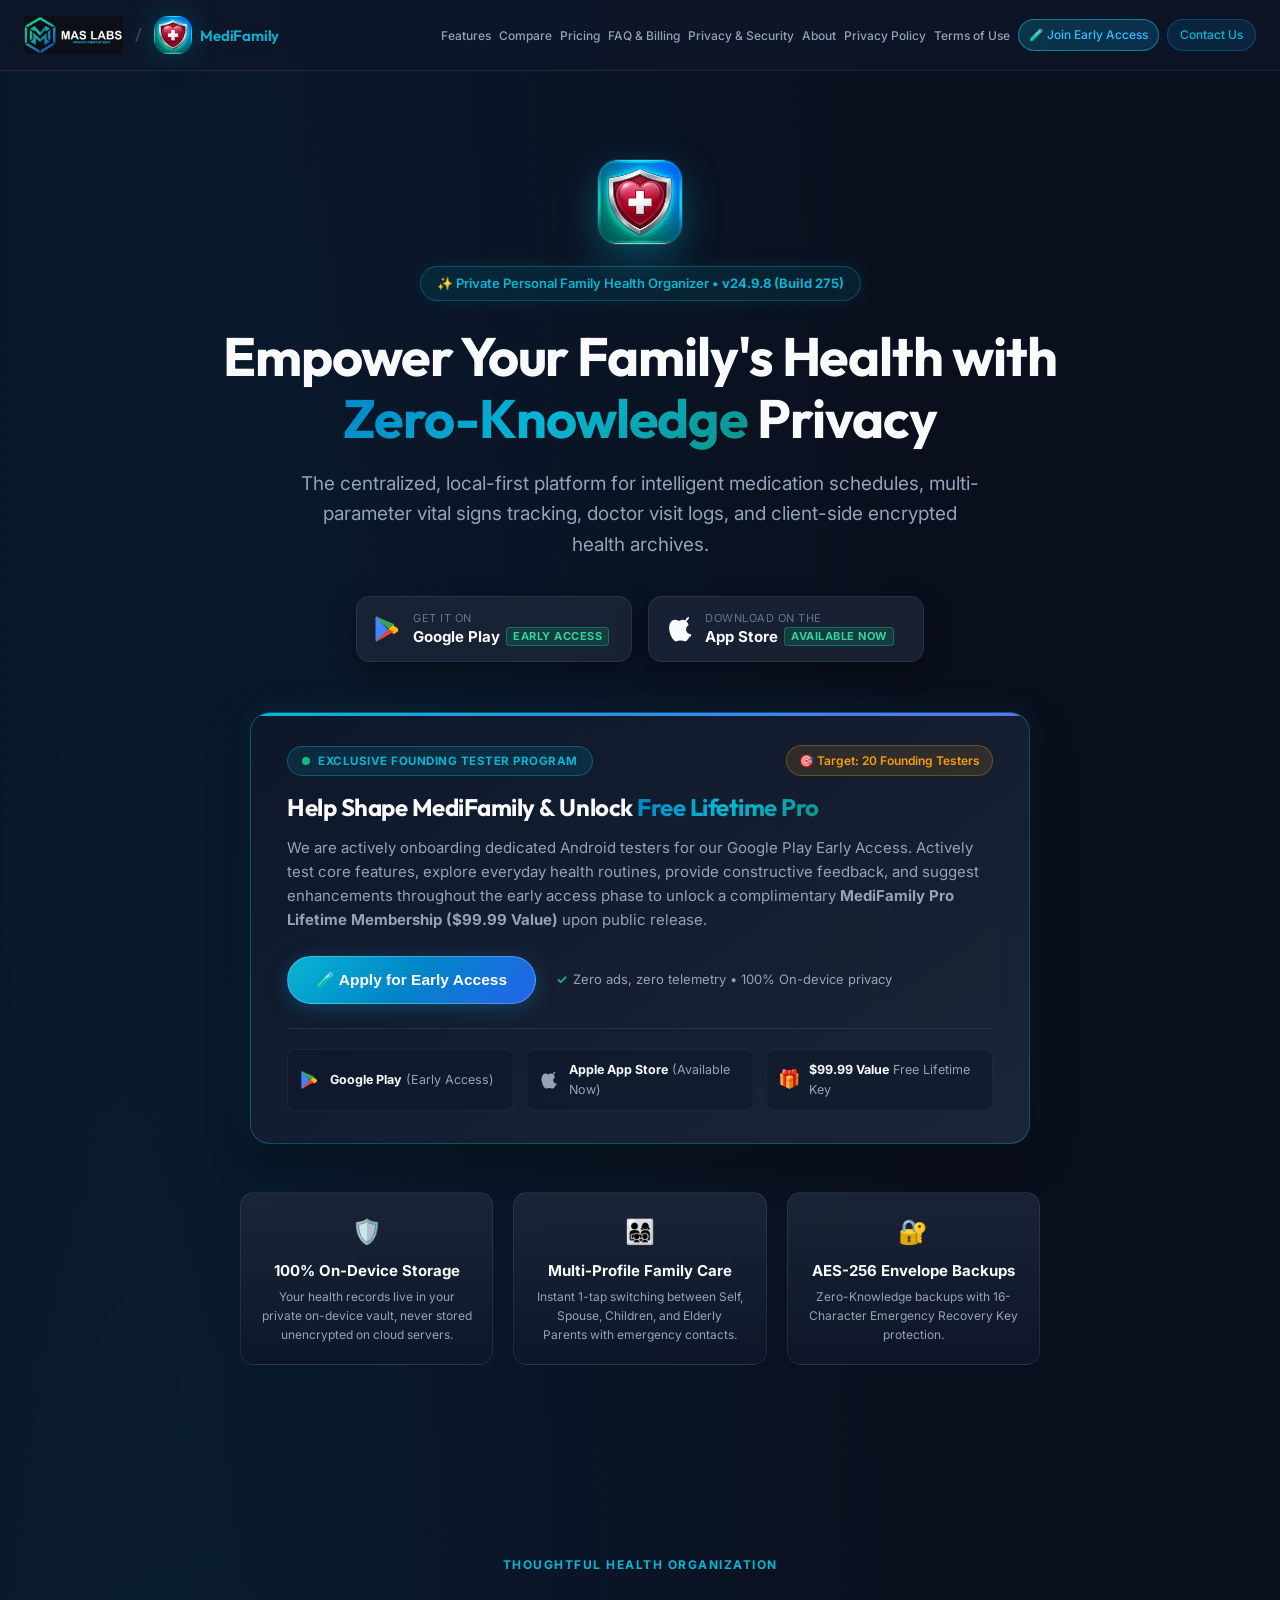
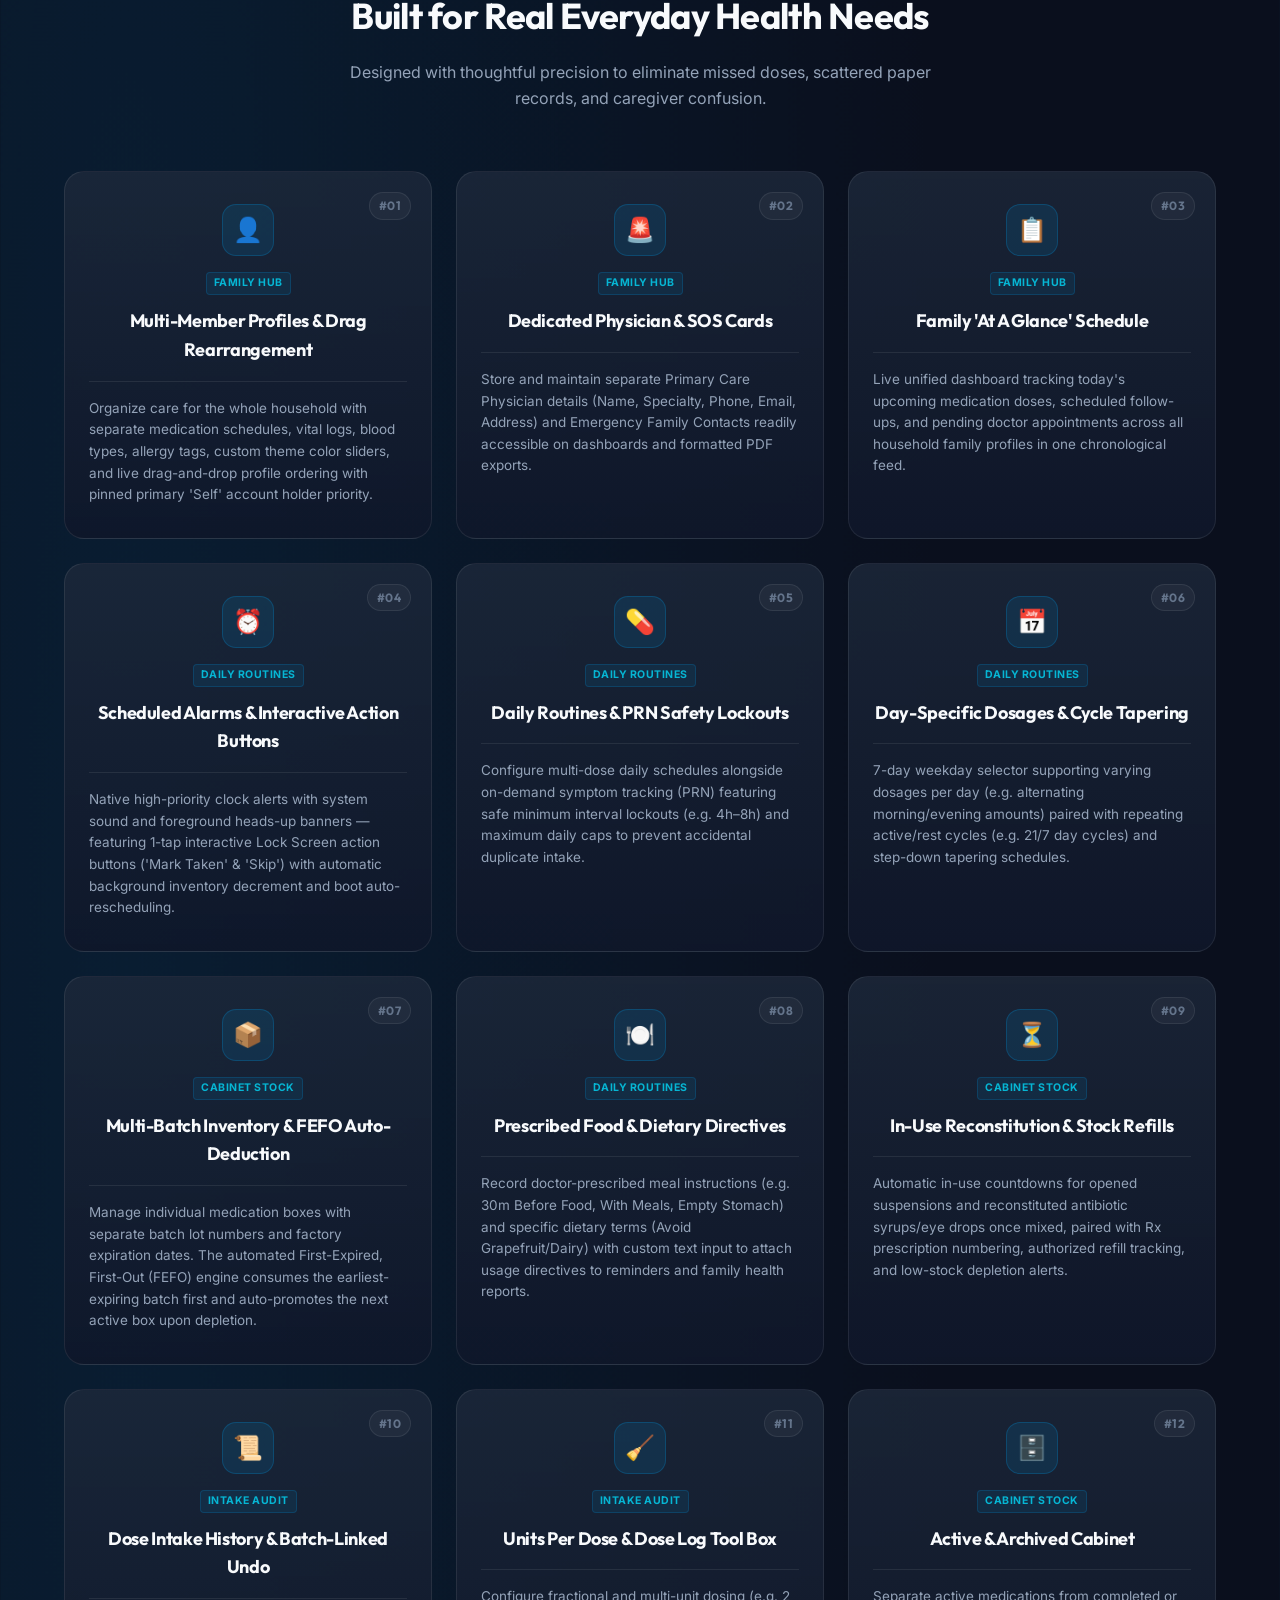
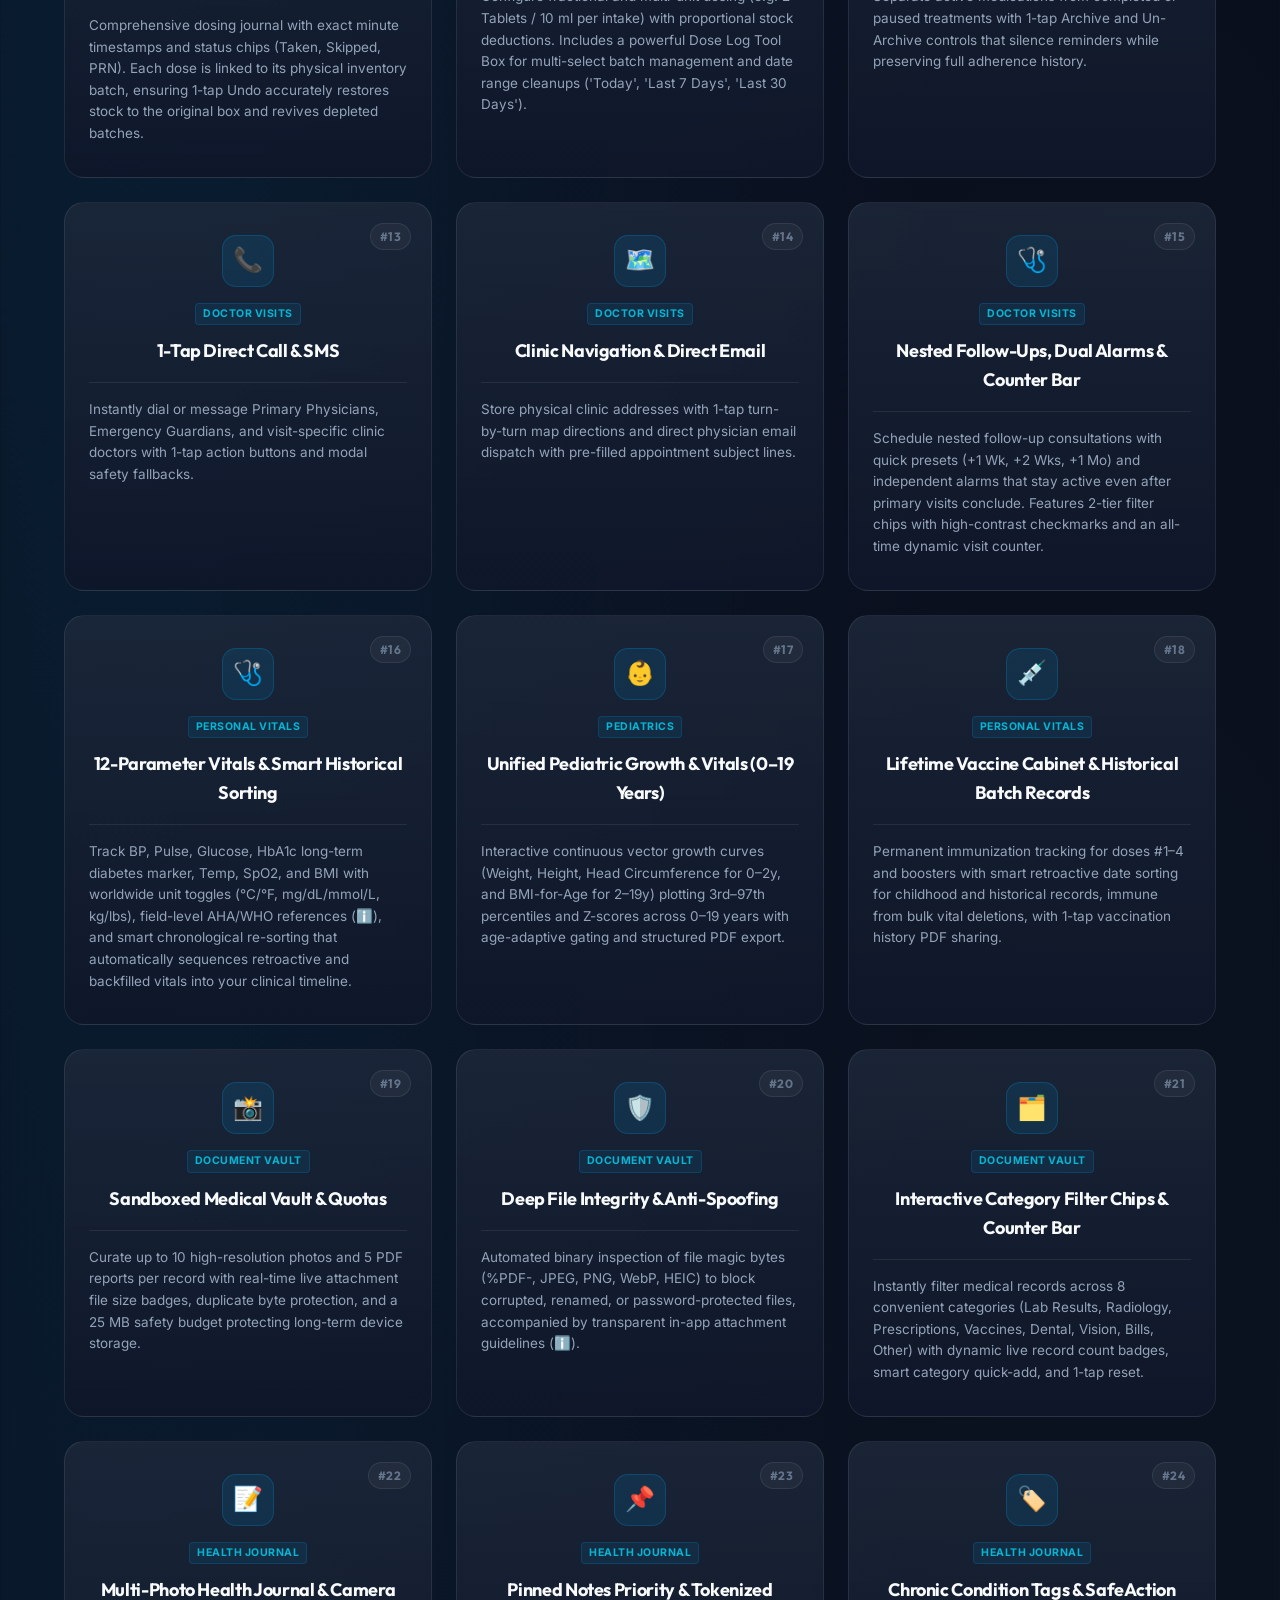
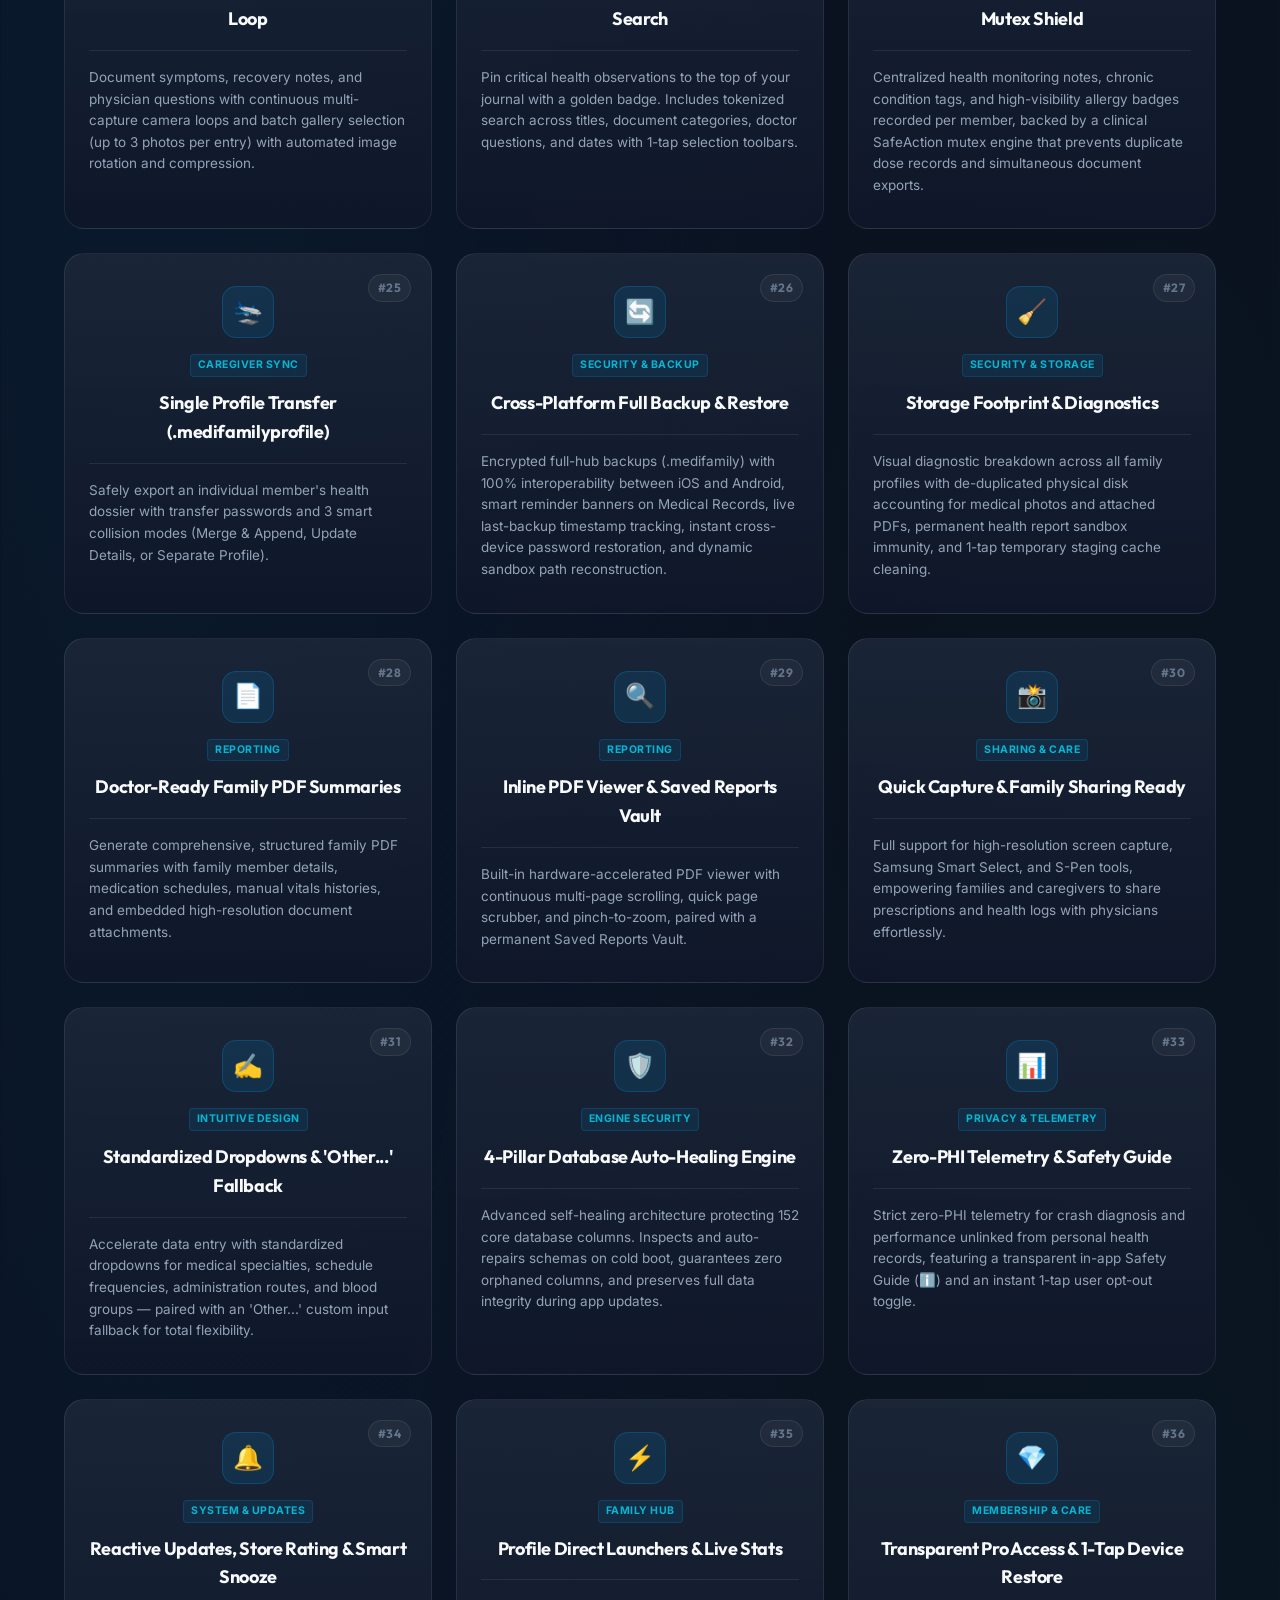
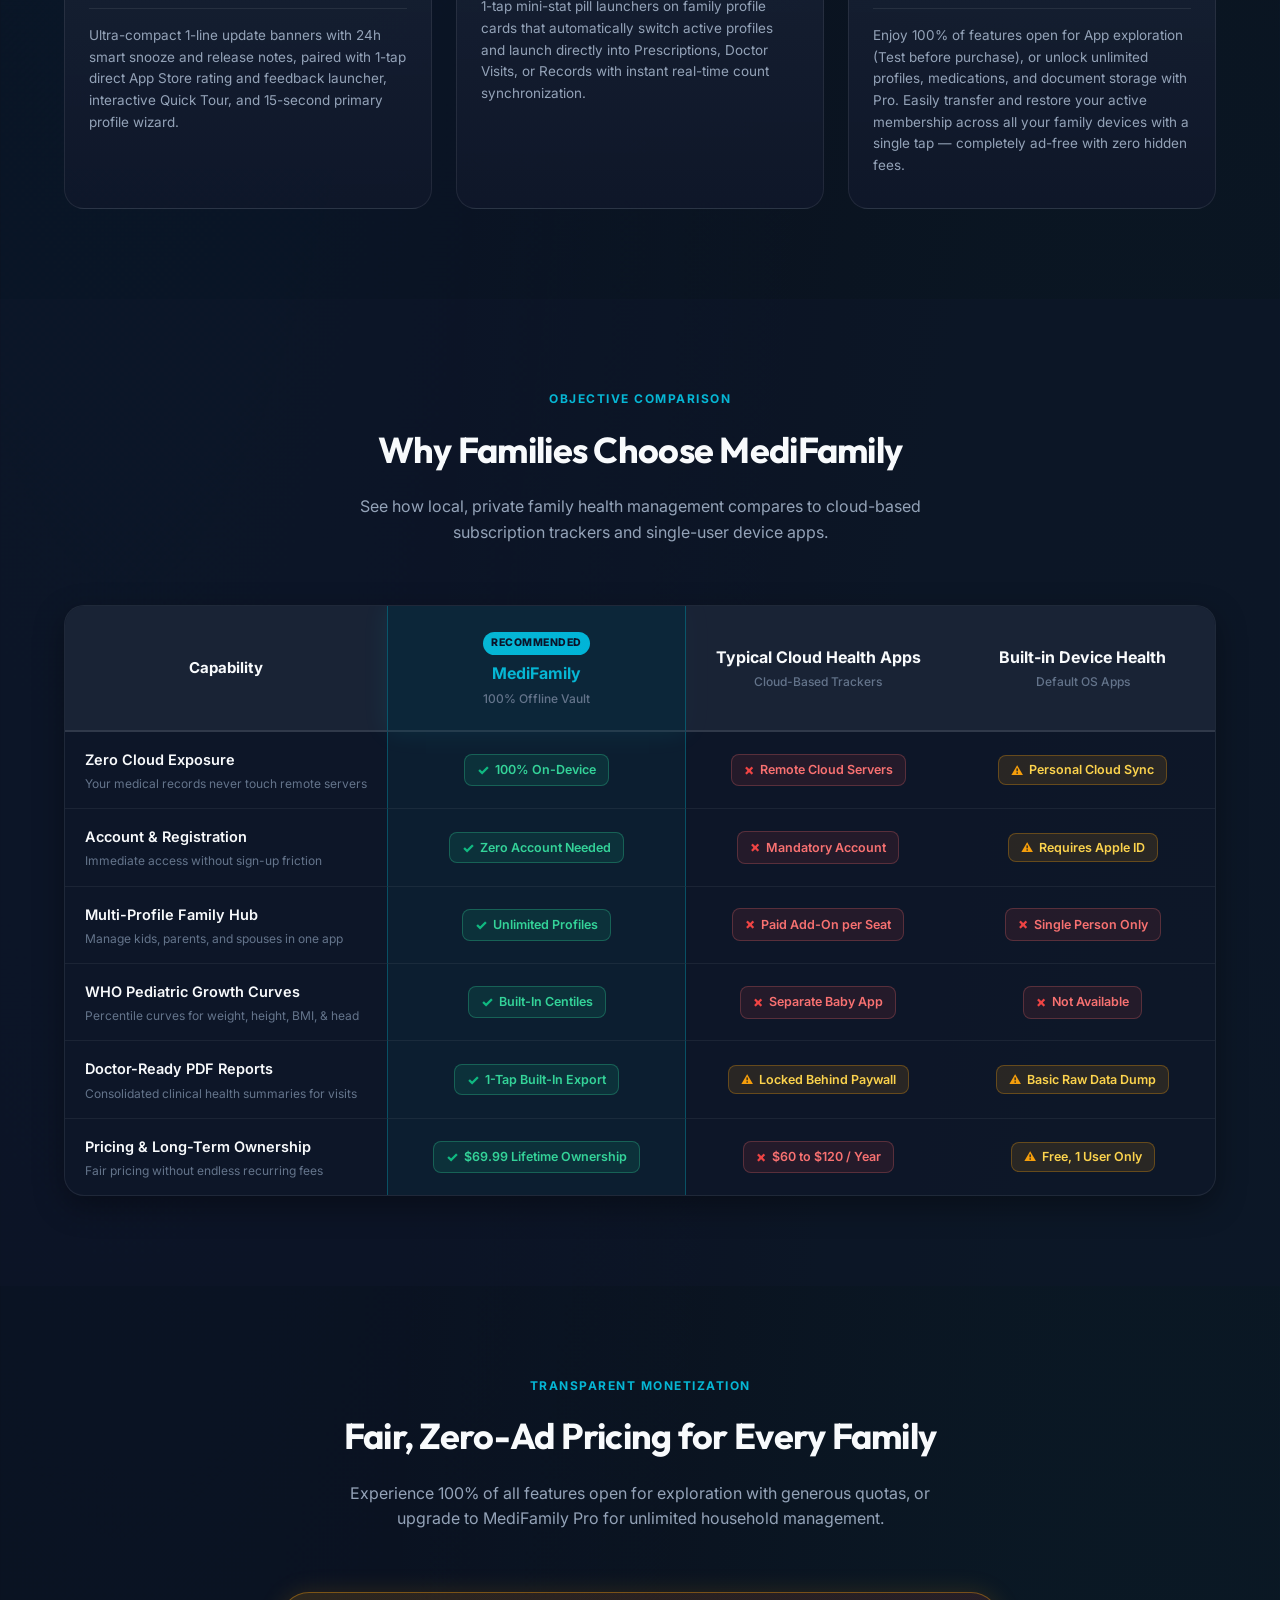
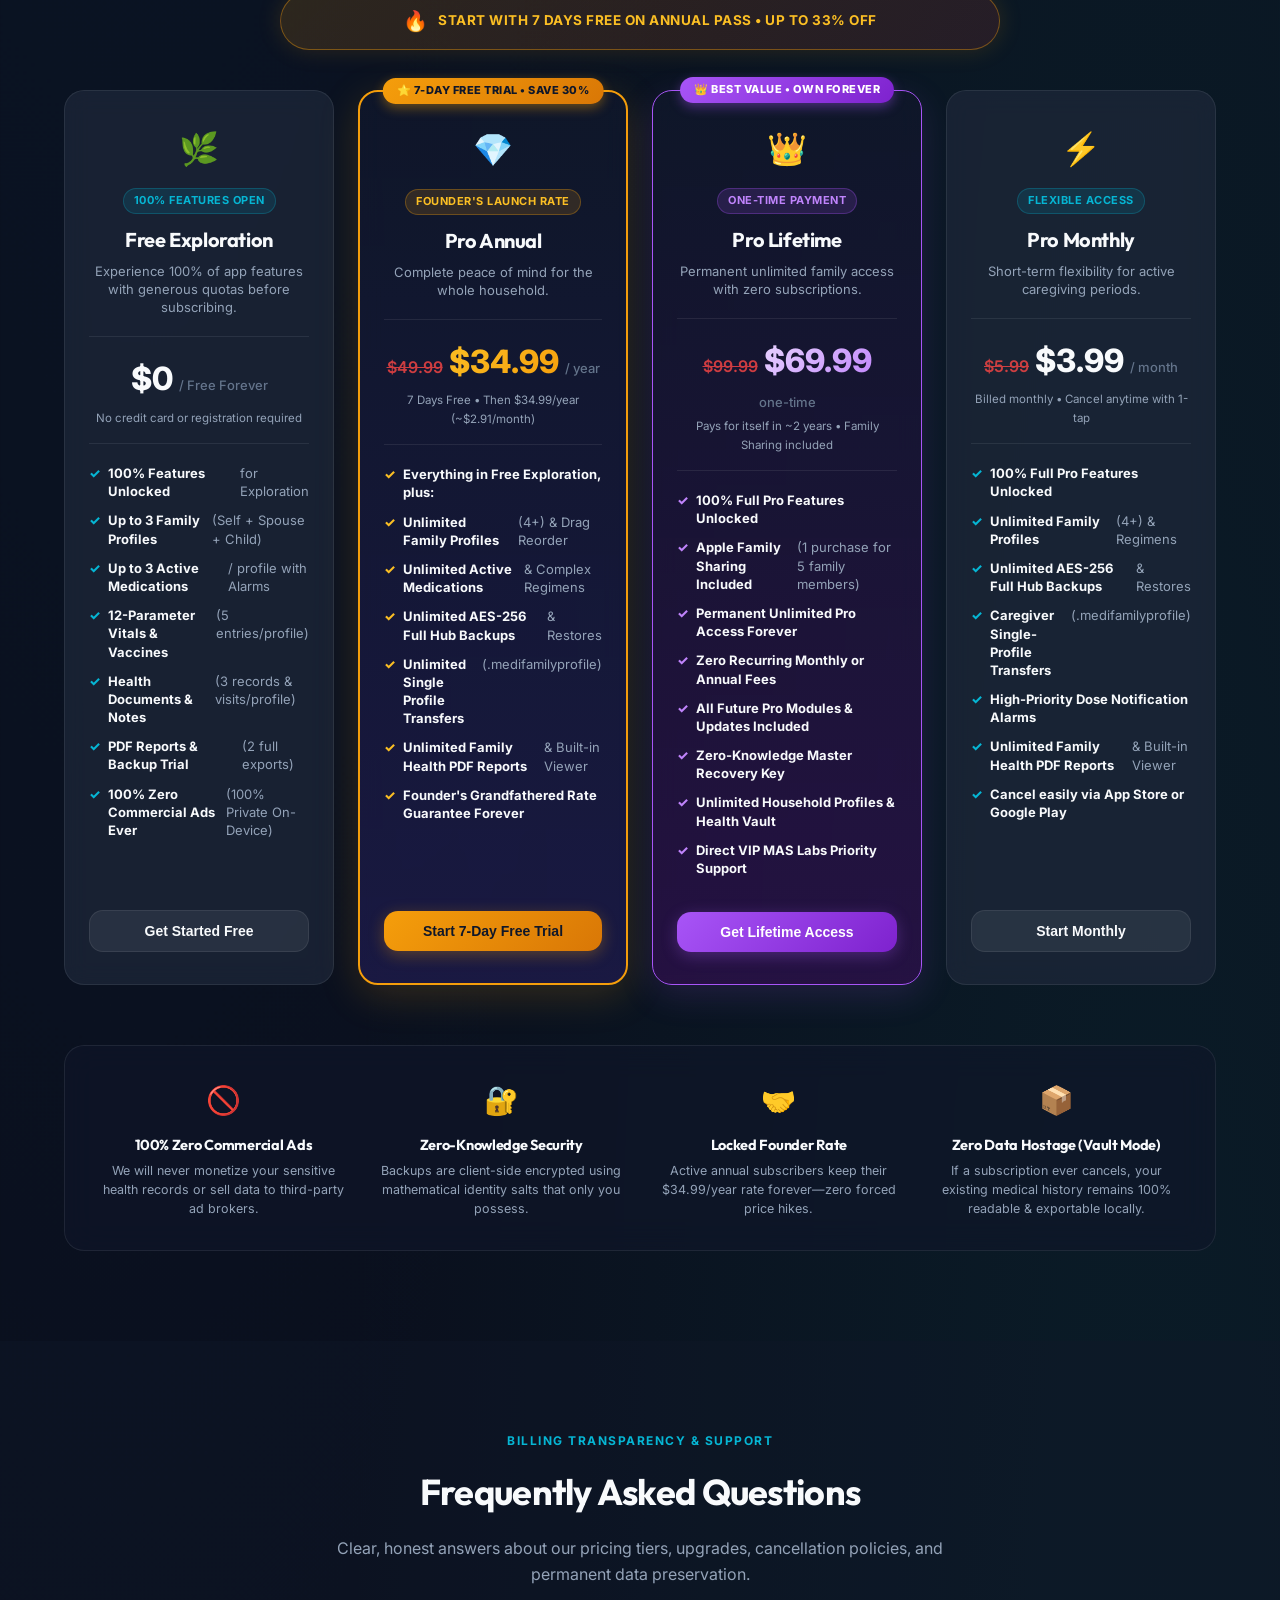
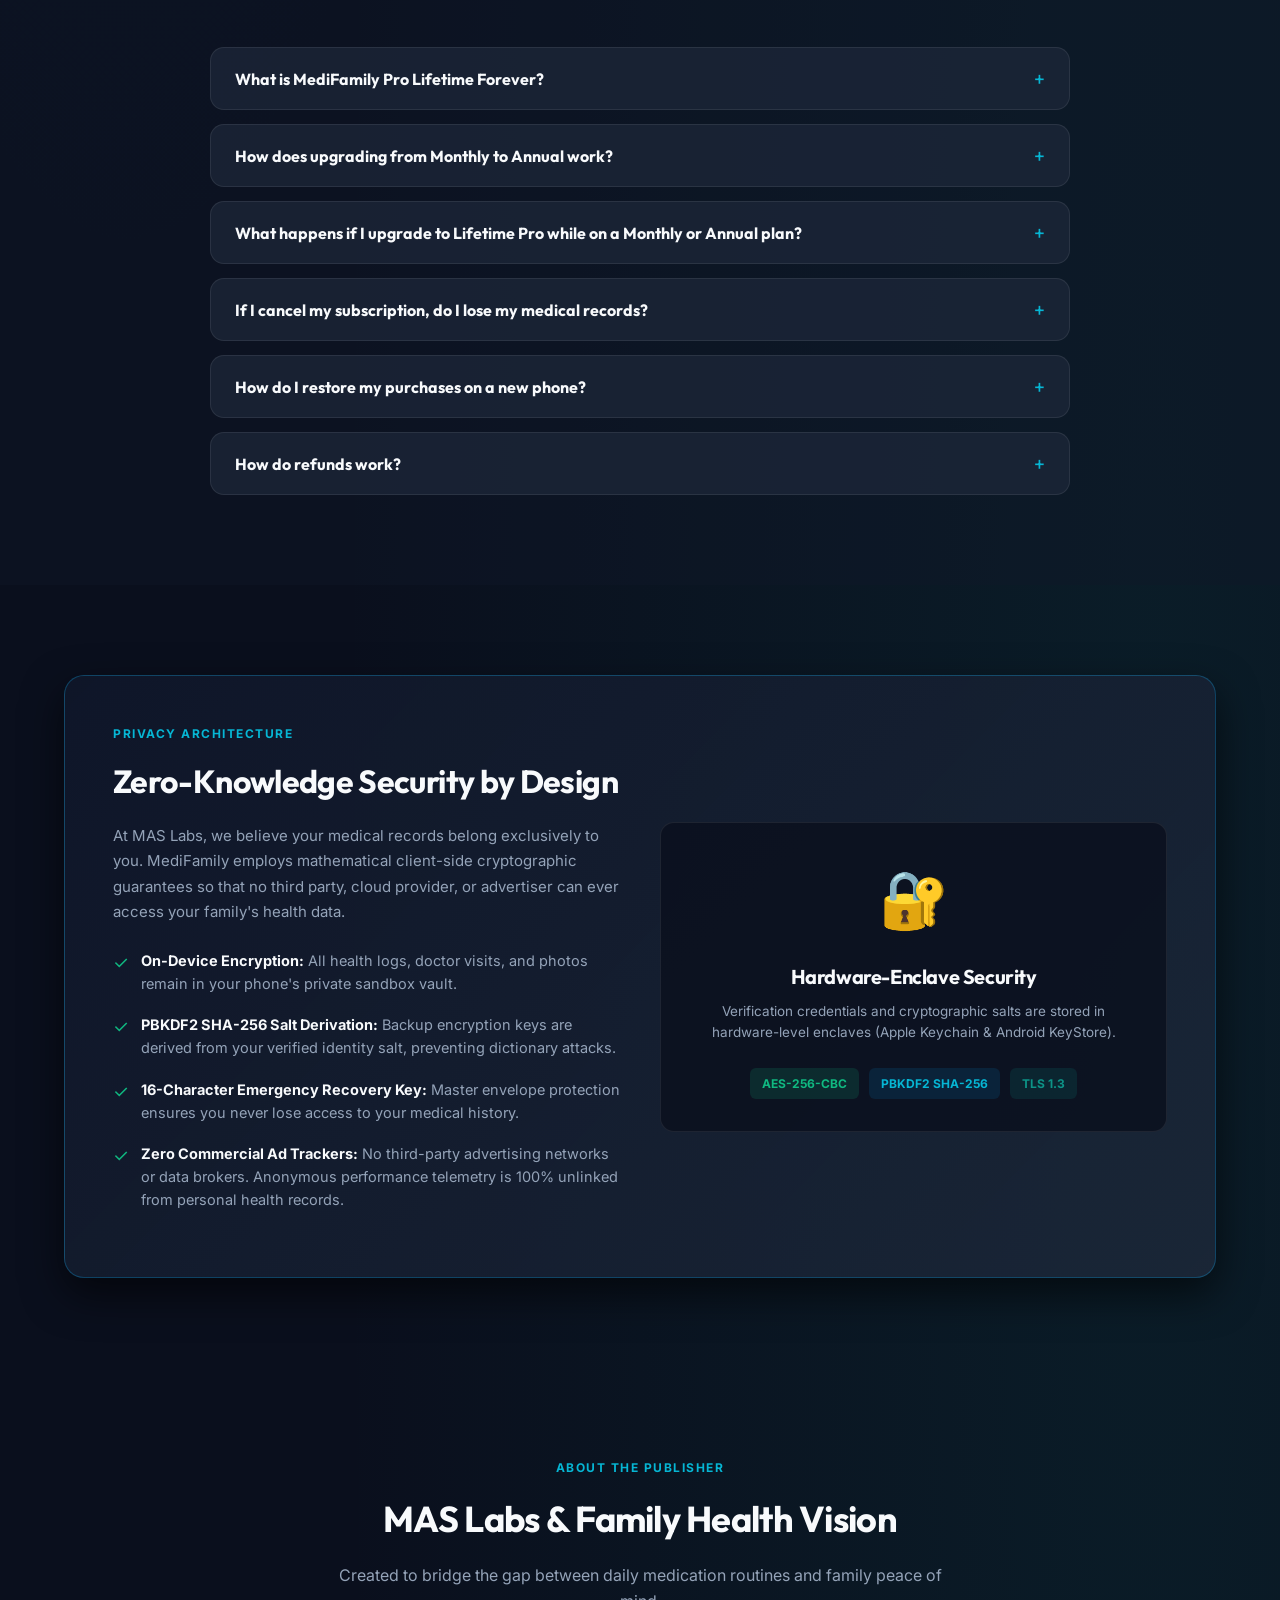
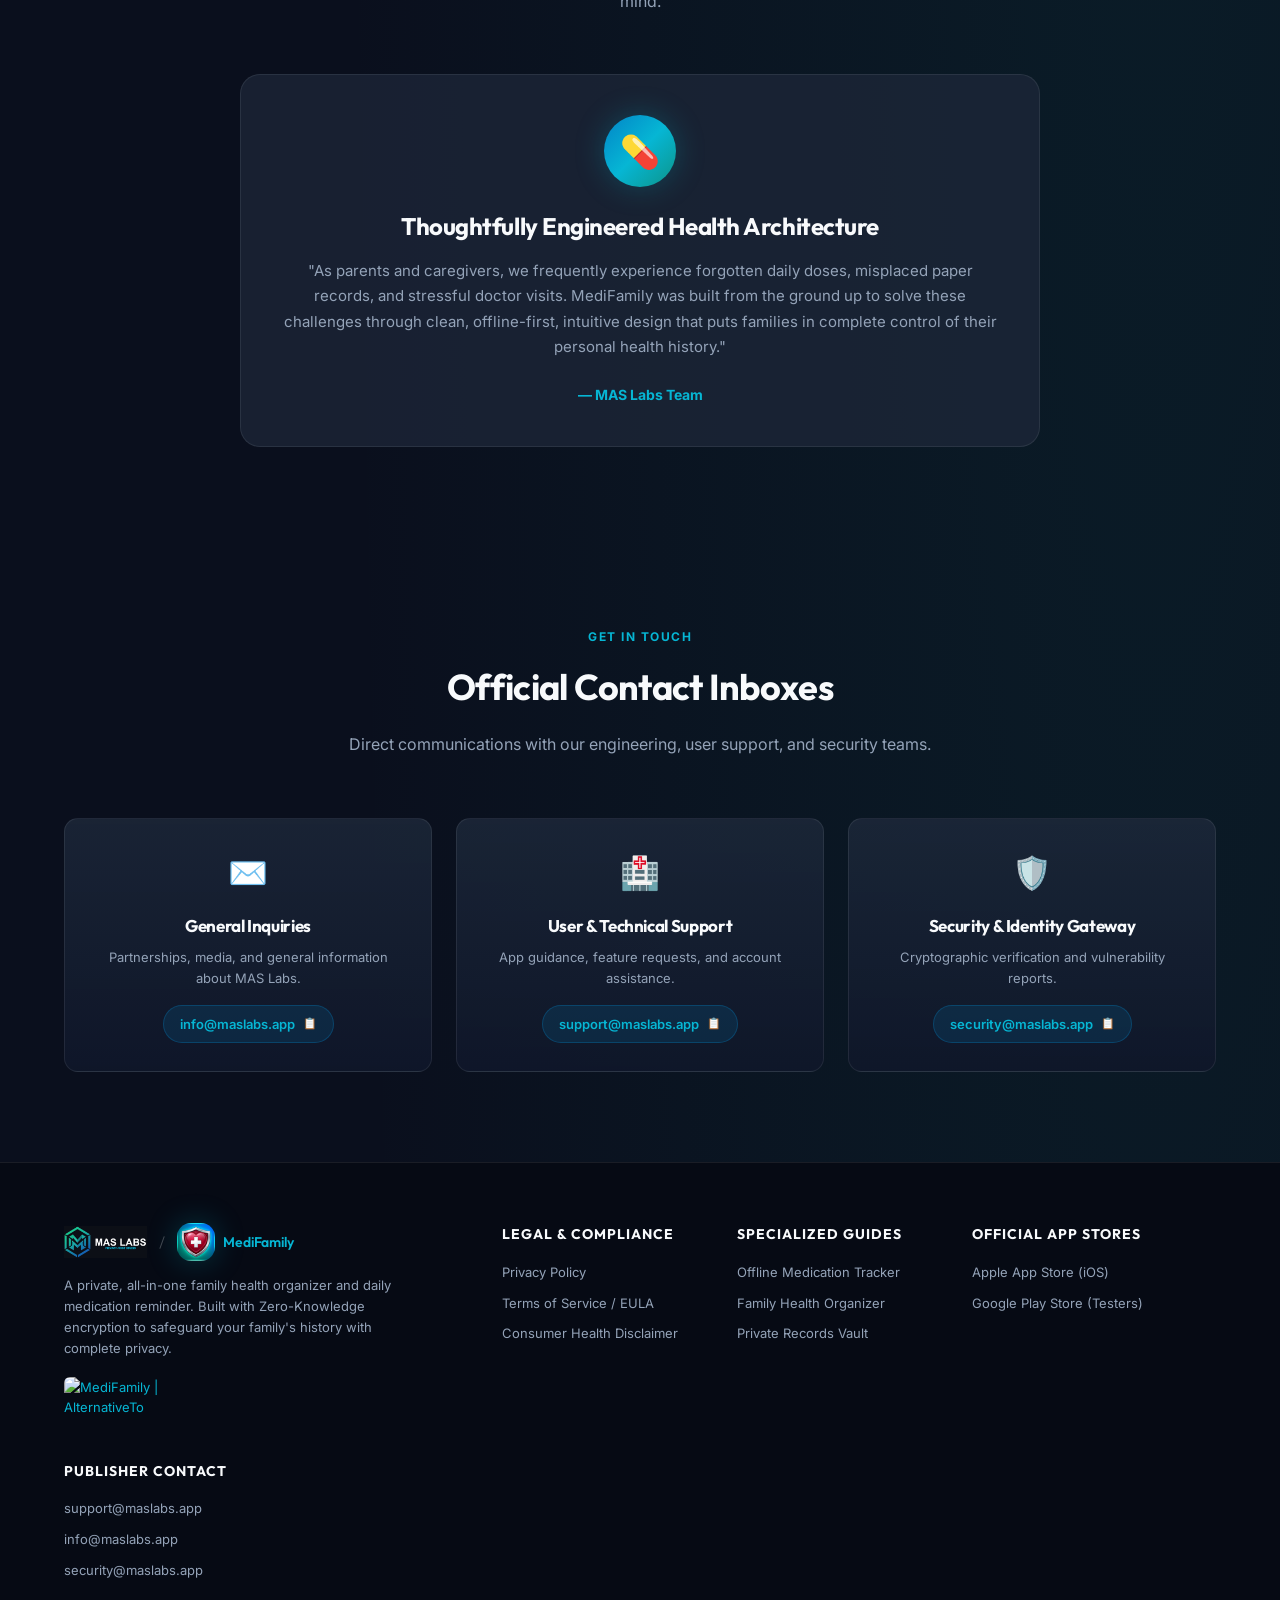
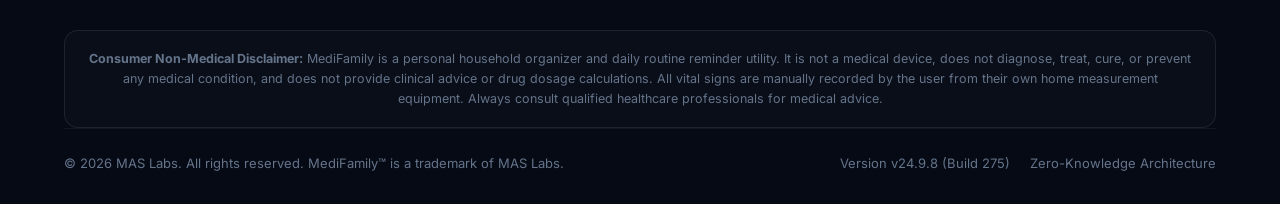
==== commit 7dbce274: "feat(promo): feature 7-day free trial for Pro Annual in version.json and pricing table [2026-10-28 0" ====
--- a/index.html
+++ b/index.html
@@ -858,7 +858,7 @@
 
           <!-- Plan 2: Pro Annual (Featured / Gold Glassmorphism) -->
           <div class="pricing-card pricing-card-featured">
-            <div class="popular-ribbon">⭐ MOST POPULAR • SAVE 30%</div>
+            <div class="popular-ribbon">⭐ 7-DAY FREE TRIAL • SAVE 30%</div>
             <div class="pricing-header">
               <div class="pricing-icon">💎</div>
               <span class="pricing-pill pill-gold">Founder's Launch Rate</span>
@@ -871,7 +871,7 @@
                 <span class="price-val gradient-gold" id="annualPrice">$34.99</span>
                 <span class="price-period">/ year</span>
               </div>
-              <span class="pricing-subtext">~$2.91/month &bull; Locked-in lifetime renewal rate</span>
+              <span class="pricing-subtext">7 Days Free &bull; Then $34.99/year (~$2.91/month)</span>
             </div>
             <ul class="pricing-features-list">
               <li><span class="check-icon gold-check">✓</span> <strong>Everything in Free Exploration, plus:</strong></li>
@@ -882,7 +882,7 @@
               <li><span class="check-icon gold-check">✓</span> <strong>Unlimited Family Health PDF Reports</strong> & Built-in Viewer</li>
               <li><span class="check-icon gold-check">✓</span> <strong>Founder's Grandfathered Rate Guarantee Forever</strong></li>
             </ul>
-            <button class="pricing-btn btn-gold trigger-pricing-plan" data-plan="annual">Lock In Founder Rate</button>
+            <button class="pricing-btn btn-gold trigger-pricing-plan" data-plan="annual">Start 7-Day Free Trial</button>
           </div>
 
           <!-- Plan 3: Pro Lifetime (Best Value / Cyber Violet) -->
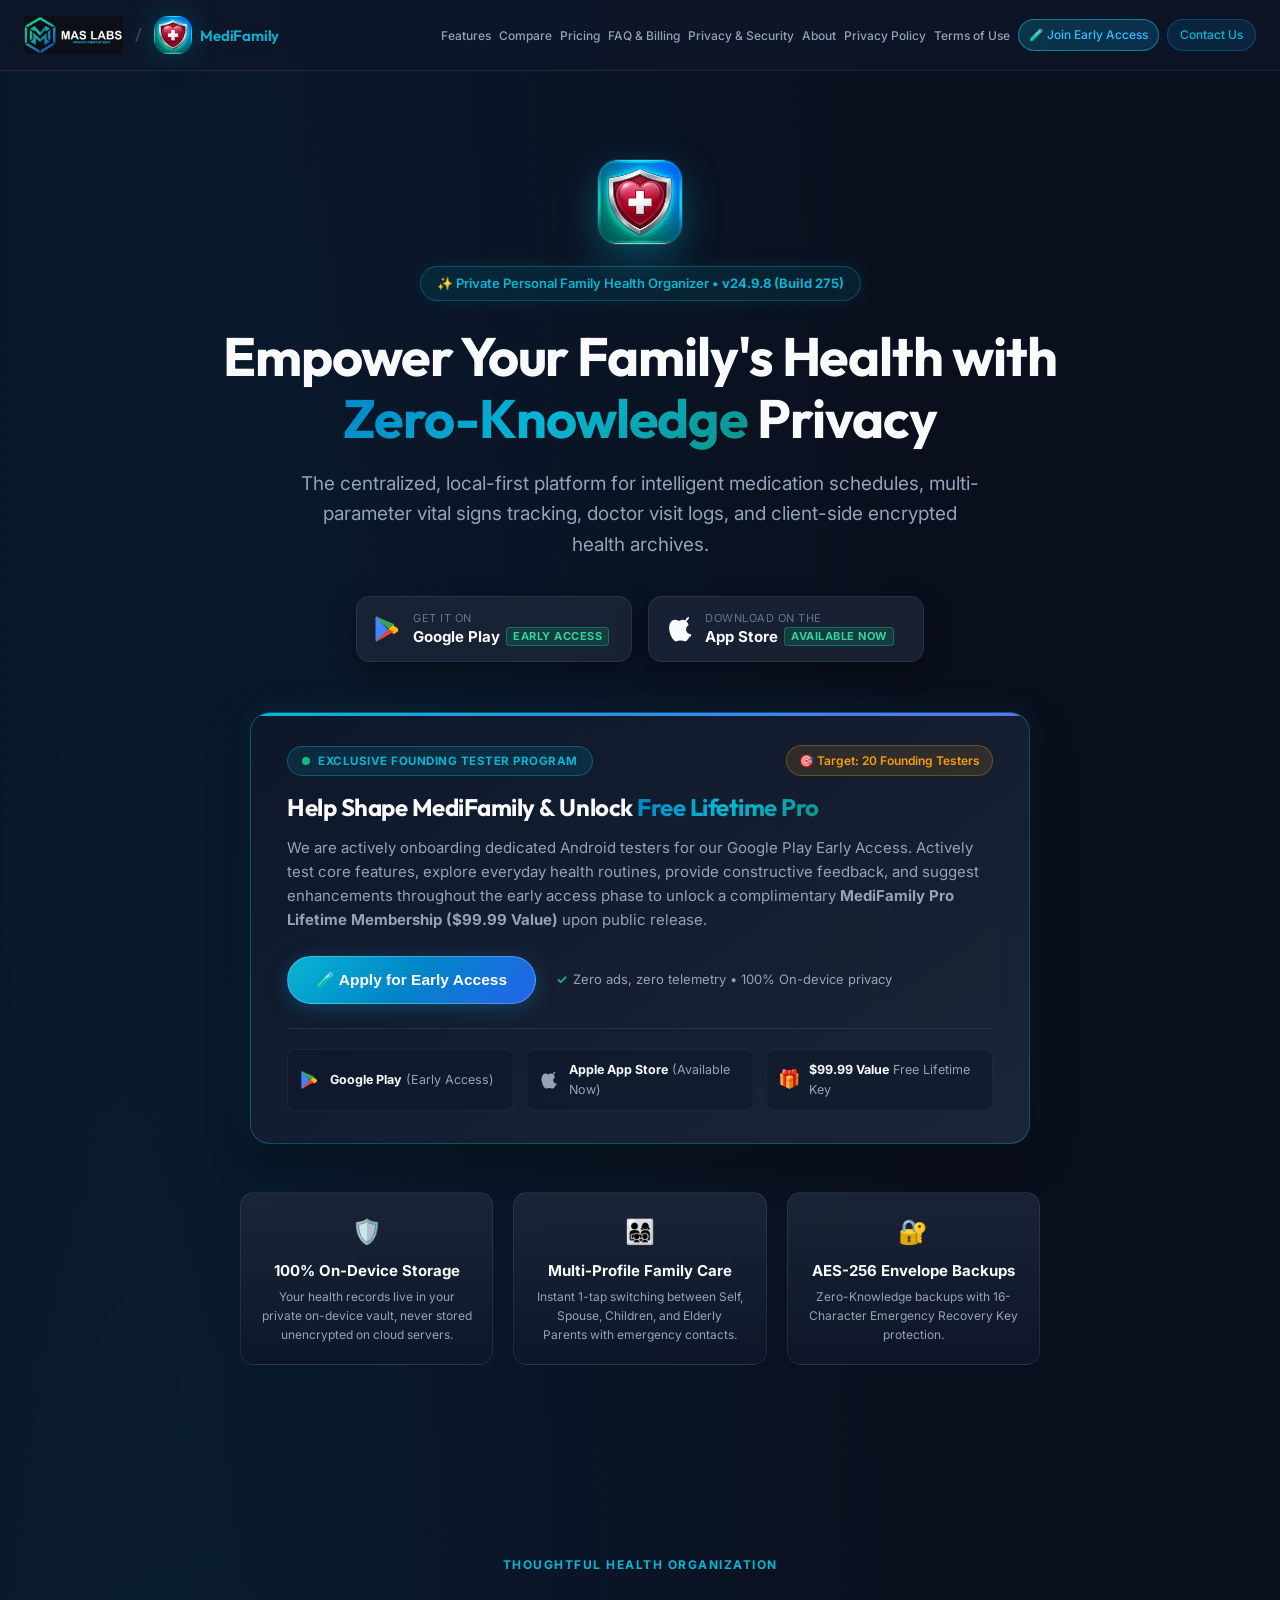
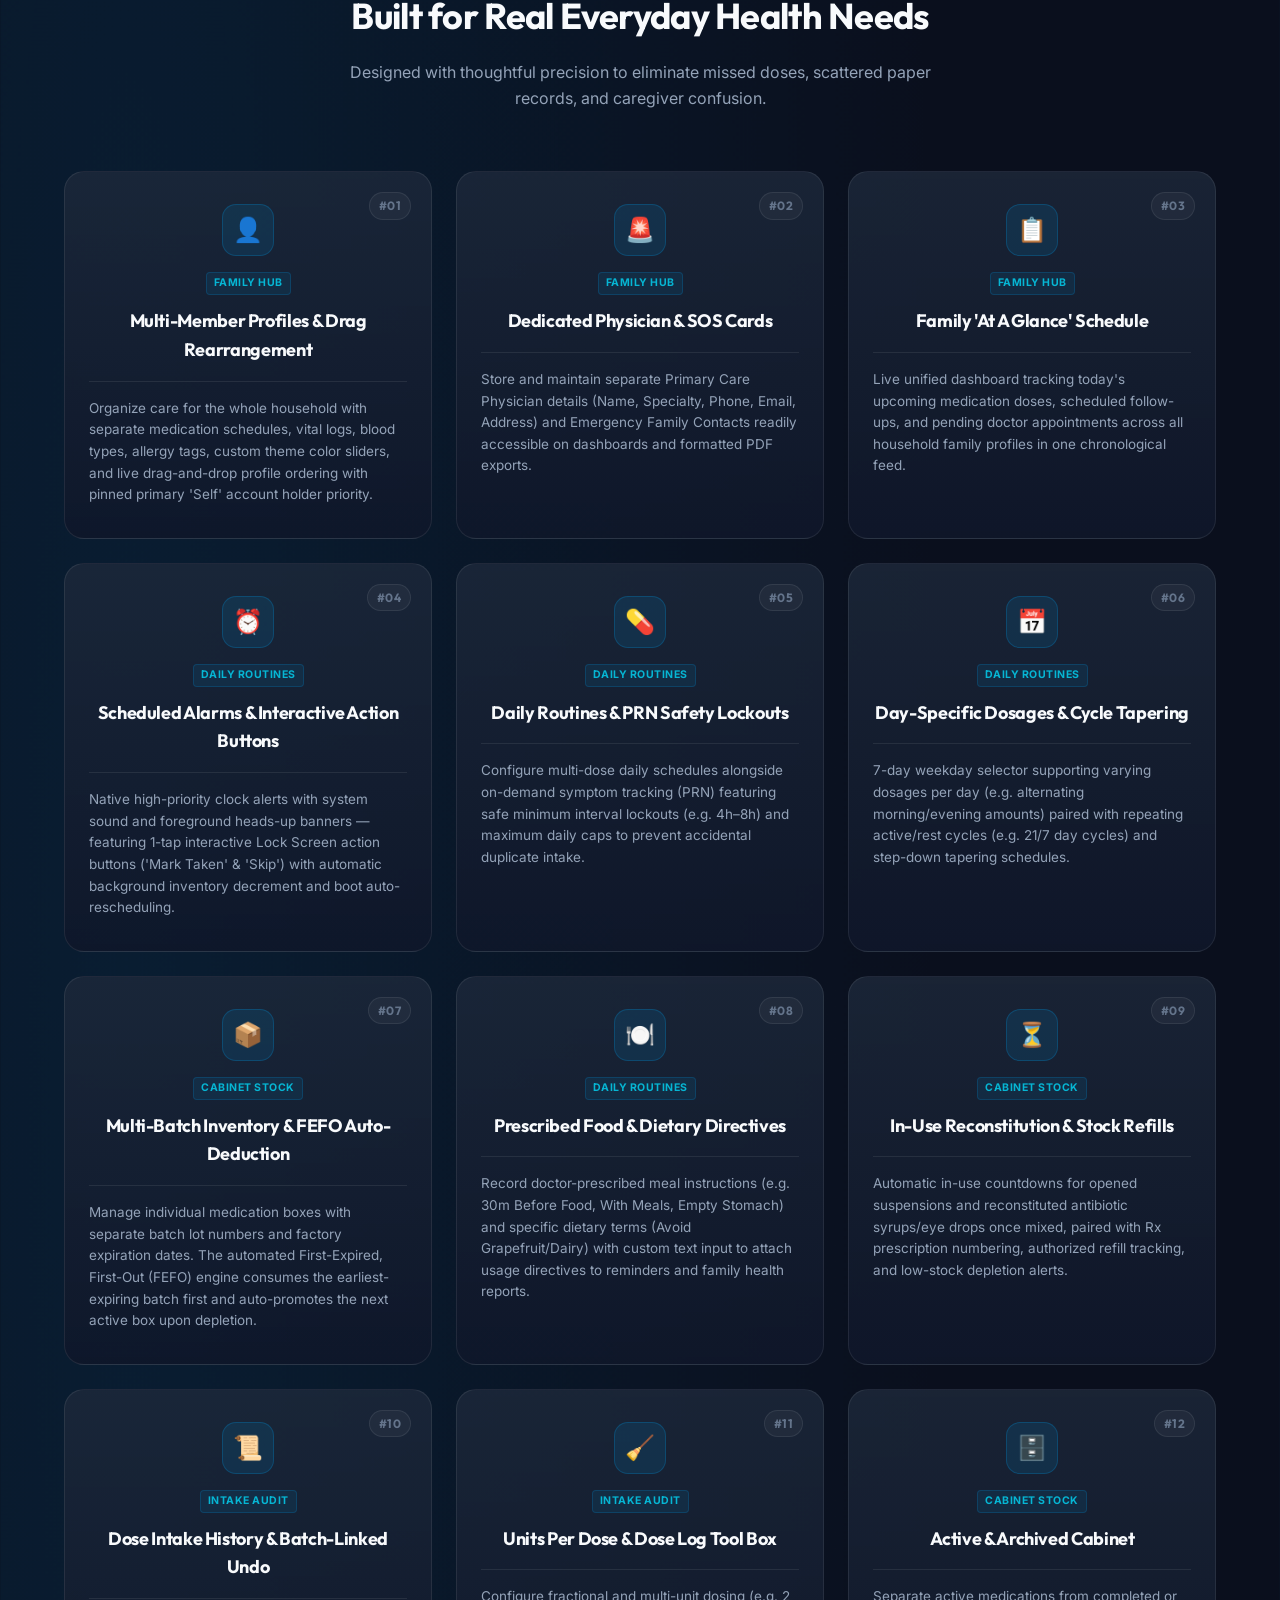
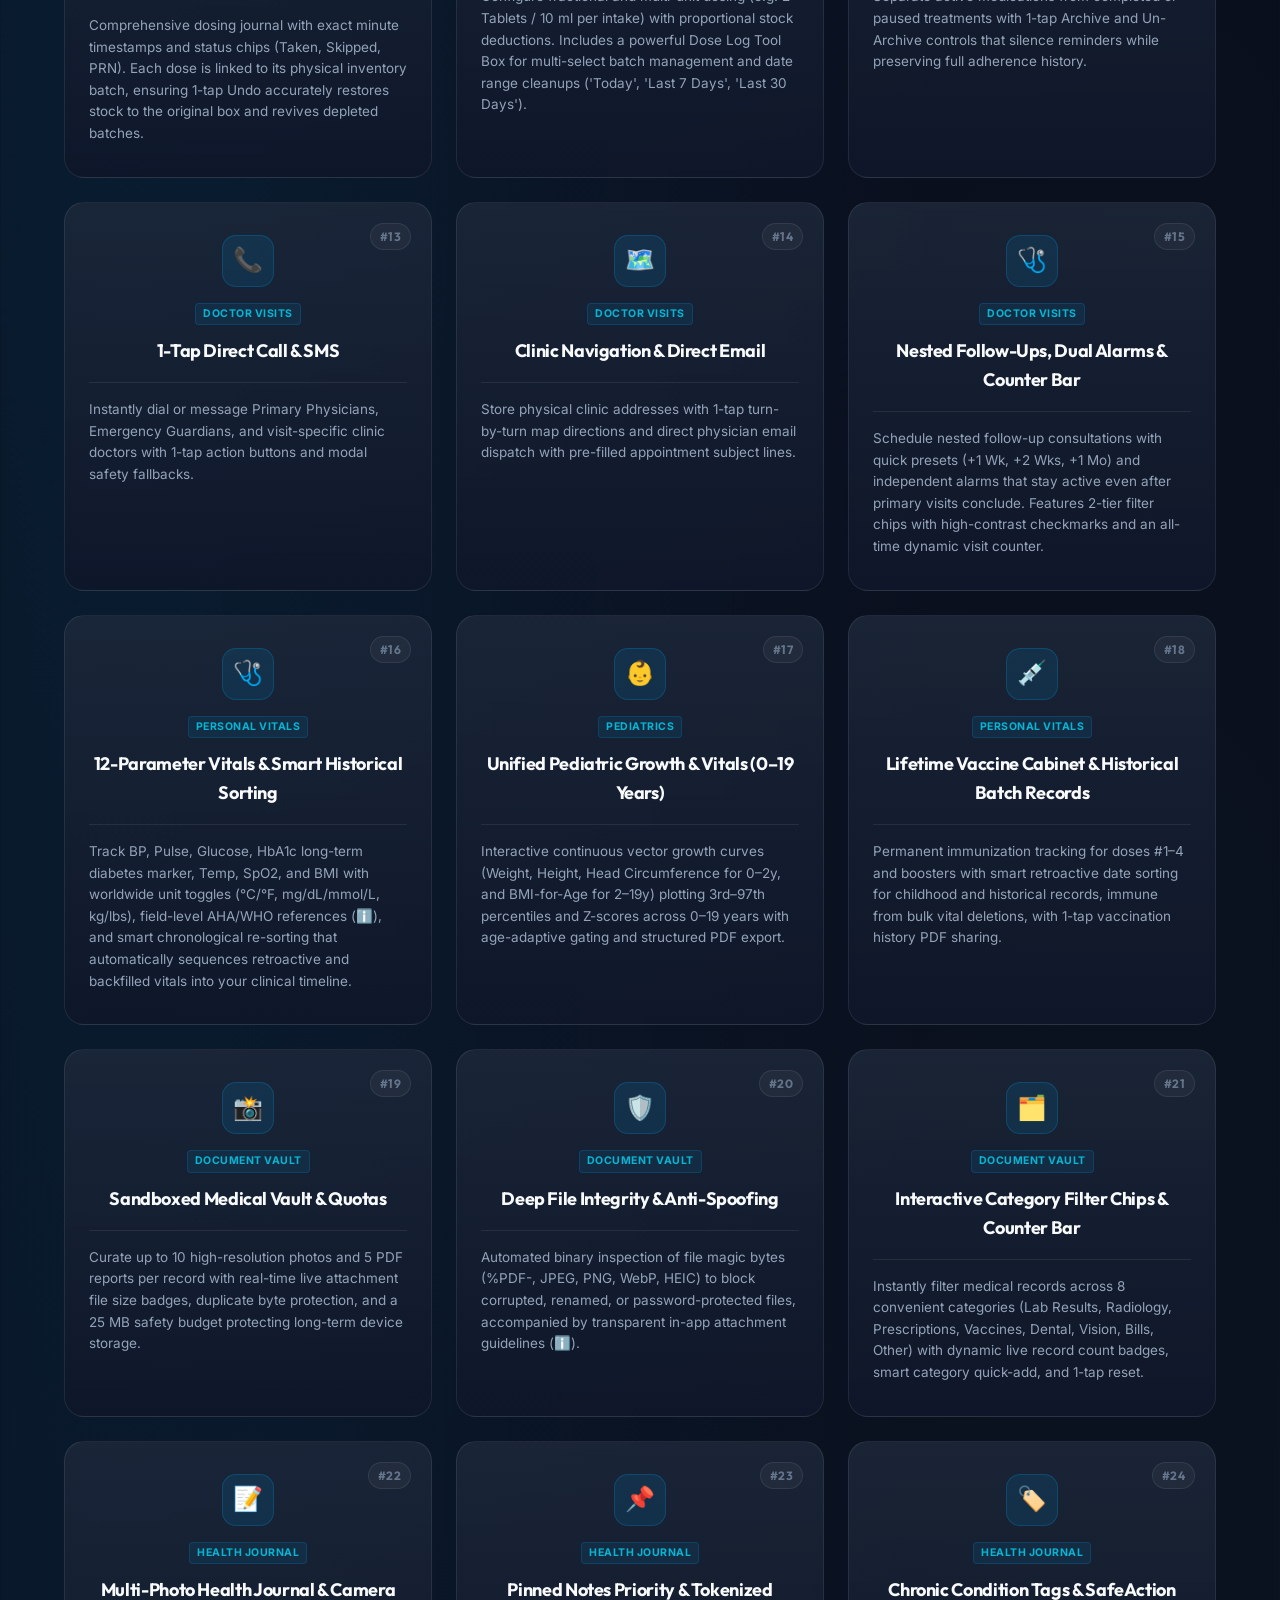
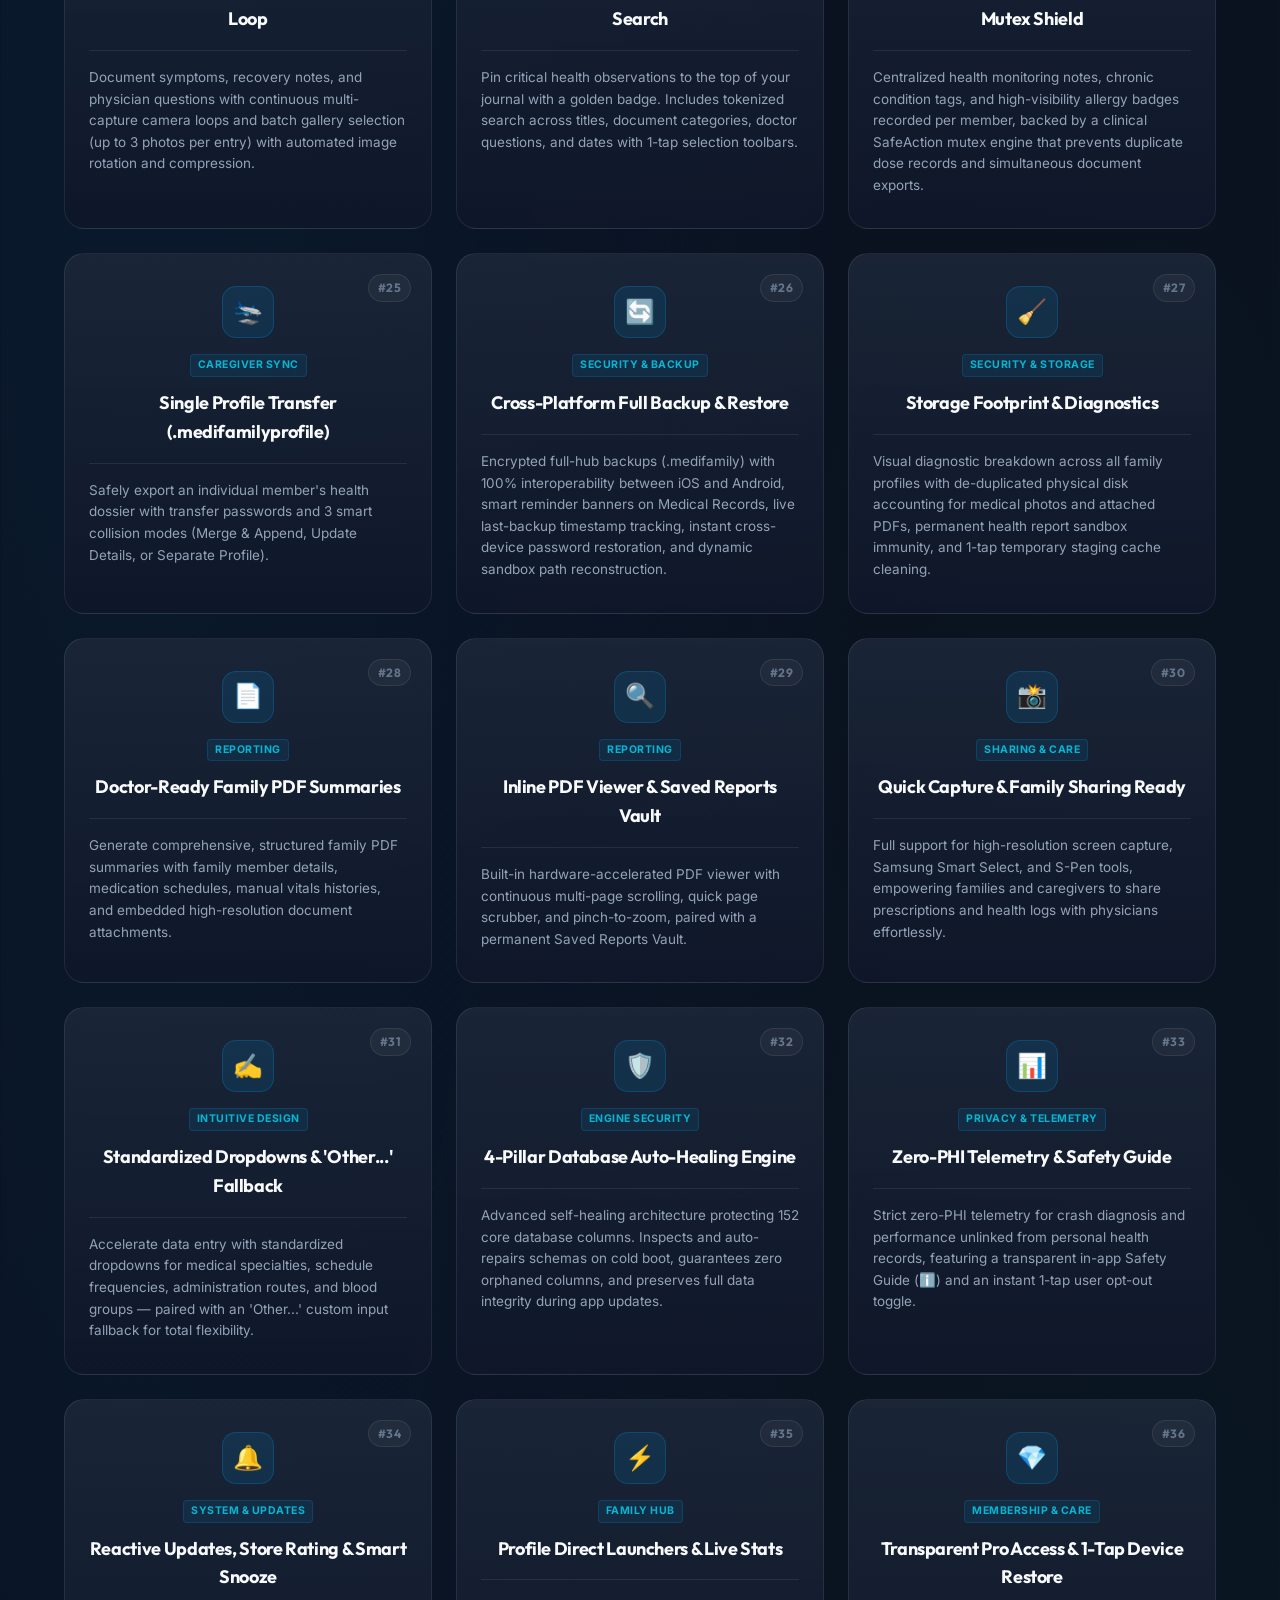
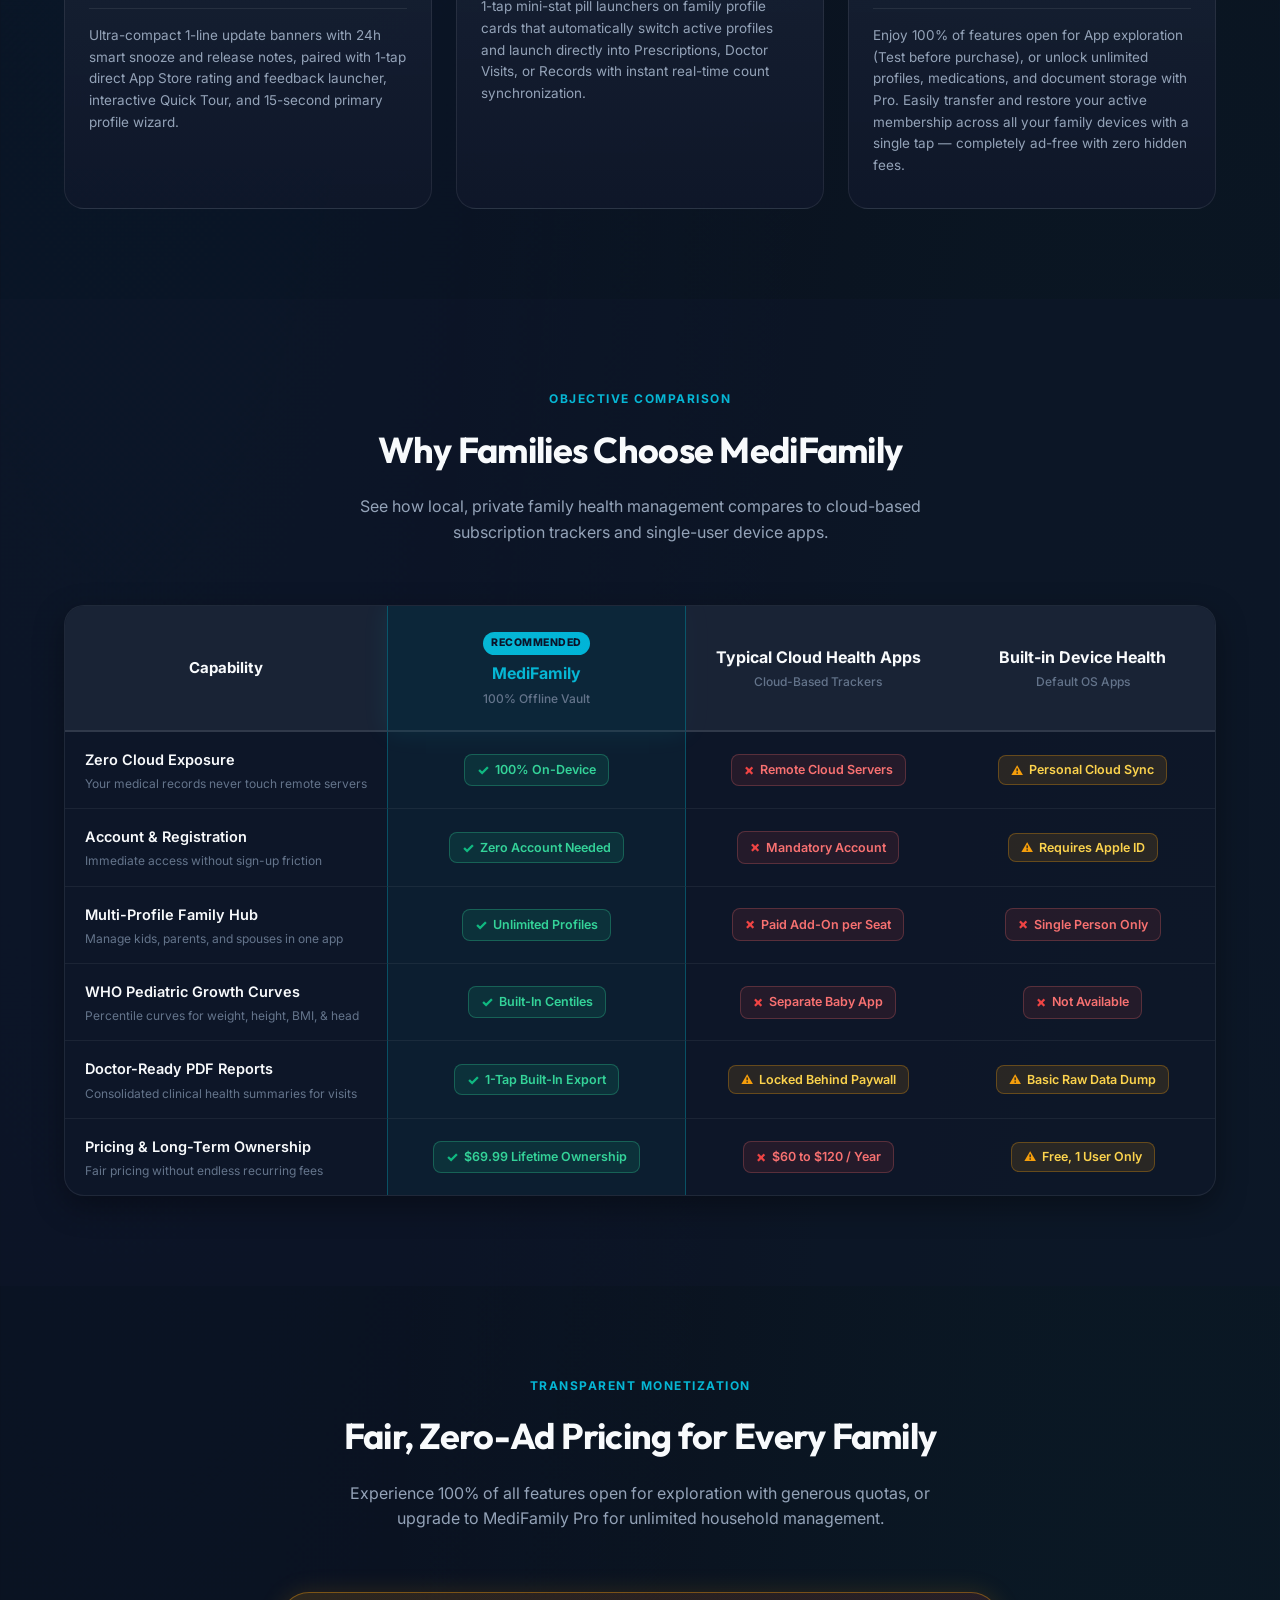
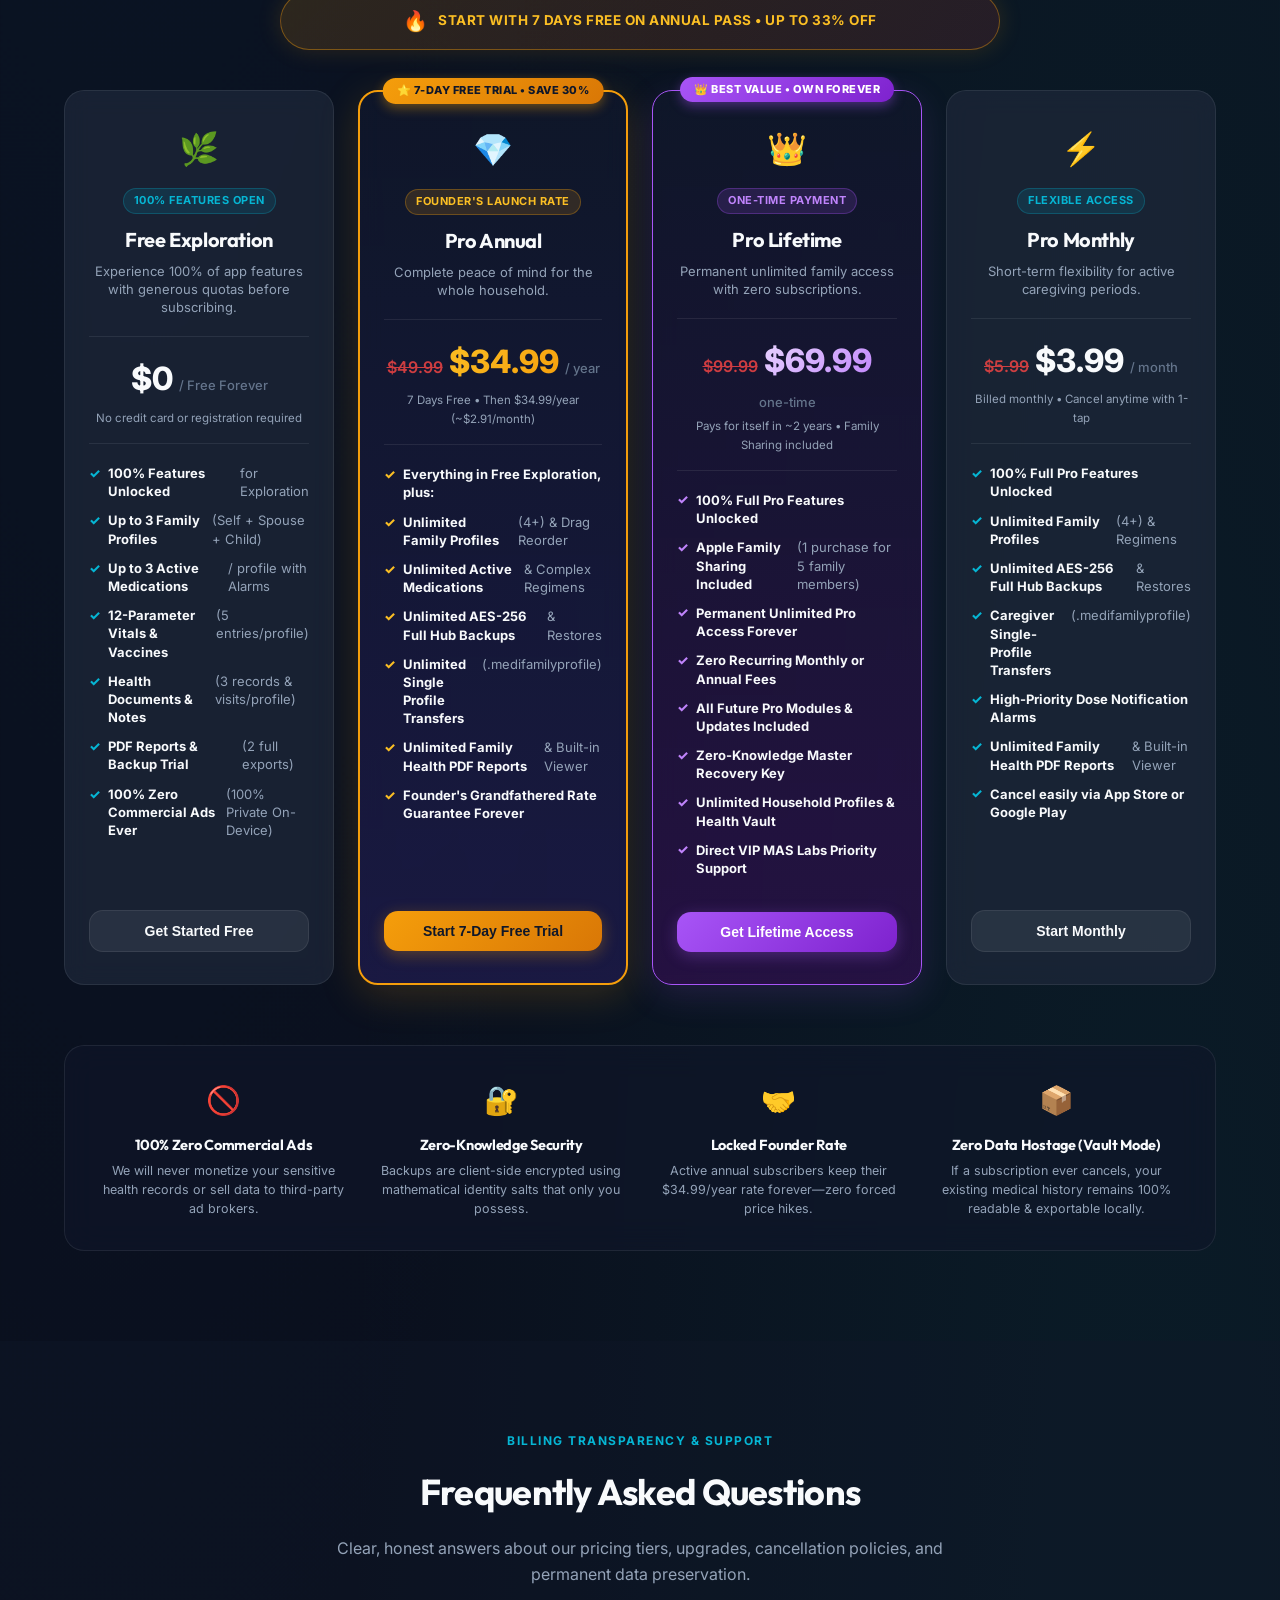
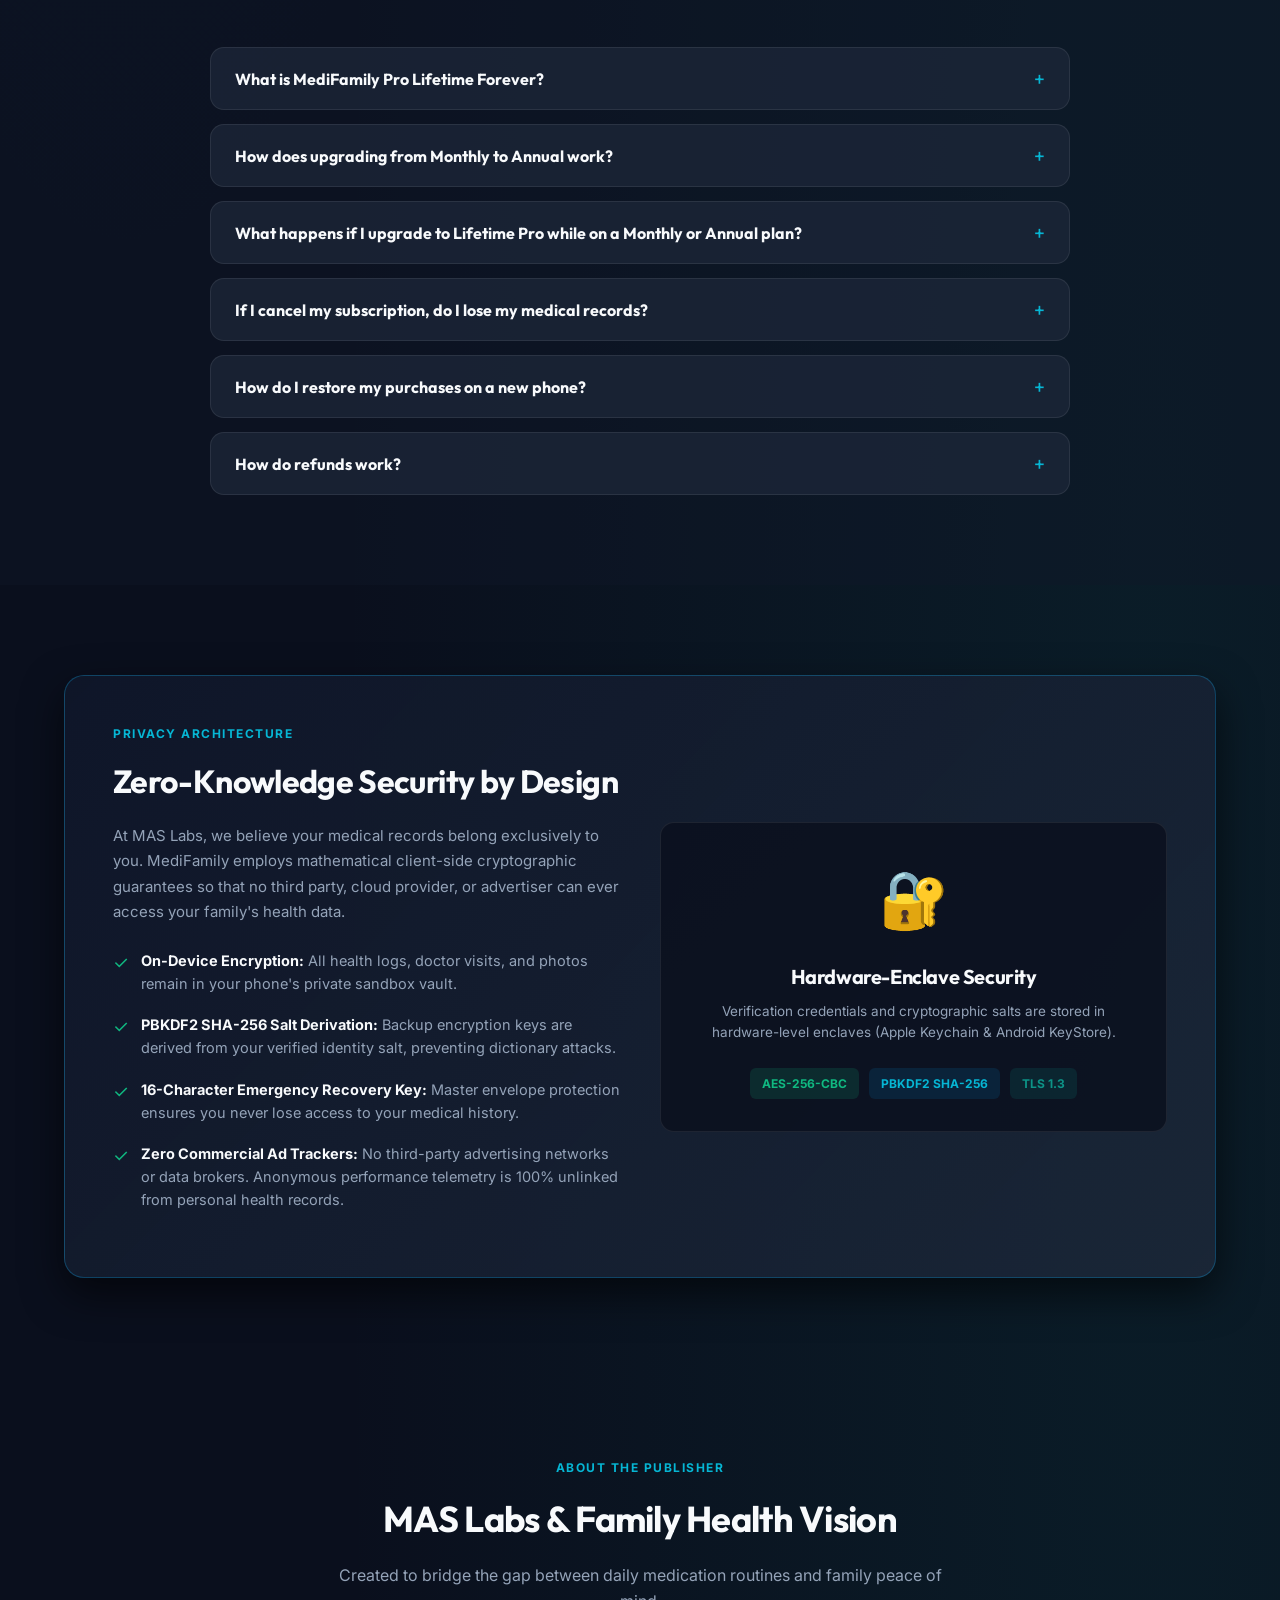
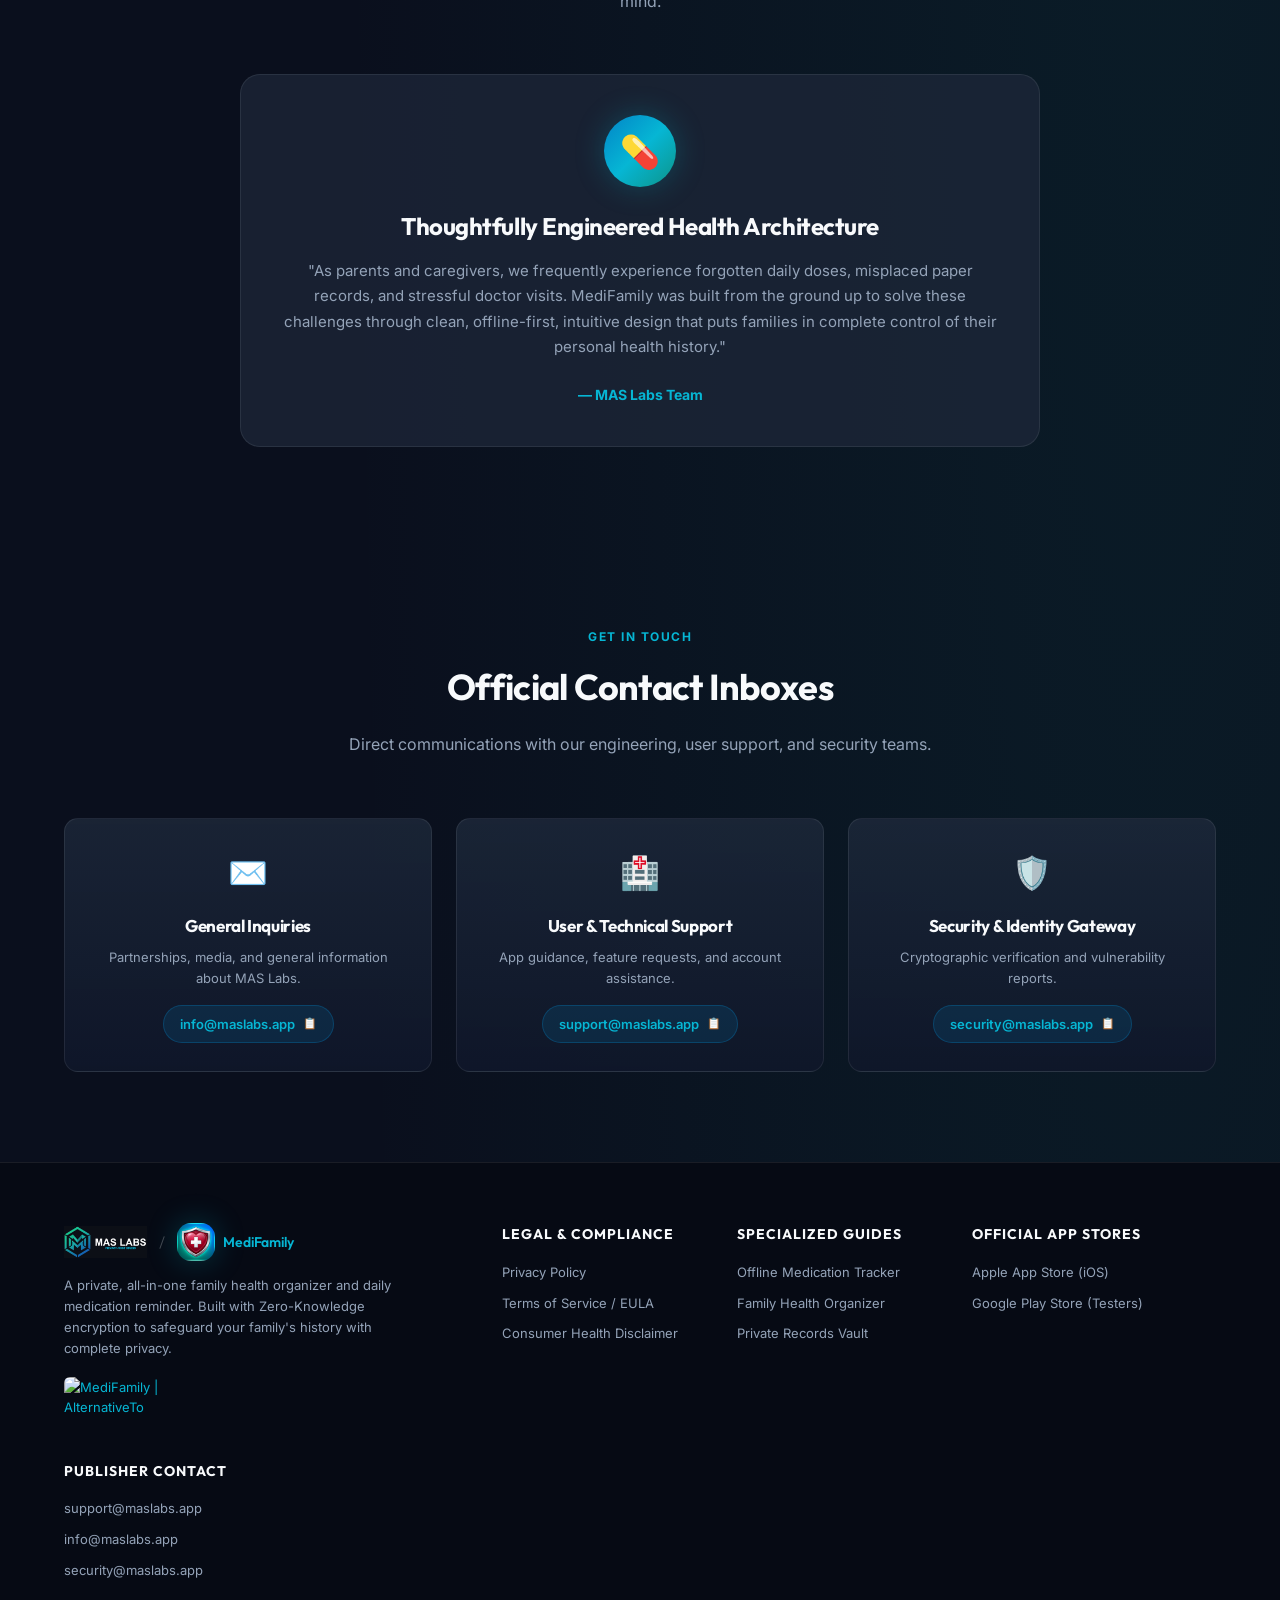
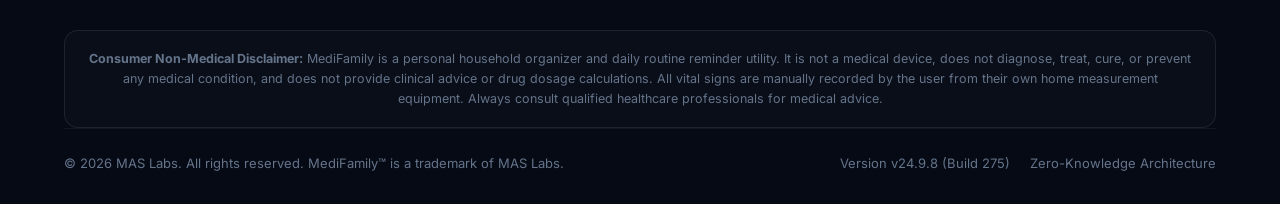
==== commit e3038fb9: "Sync 7-Day Free Trial Across SEO Pillar Pages & llms.txt AI Discovery [Wednesday, 28 Oct 2026 09:31 " ====
--- a/index.html
+++ b/index.html
@@ -99,13 +99,14 @@
         },
         "description": "100% offline, AES-256 encrypted personal and family health organizer, daily pill reminder, household cabinet tracker, WHO child growth log, and PDF visit summary utility.",
         "featureList": [
-          "100% Offline Local SQLite Database with AES-256 Encryption",
+          "100% Offline Local Encrypted Database with AES-256 Protection",
           "Multi-Profile Family & Household Routine Organizer",
           "Daily Pill Reminder & Flexible Schedule Tracker",
           "Household Cabinet Inventory with First-Expiry First-Out Tracking",
           "Offline WHO Child Growth Percentile Logger",
           "Manual Vitals Logbook & One-Tap Doctor Visit PDF Summary",
-          "Zero-Cloud PBKDF2 Encrypted .medifamily Vault Backup"
+          "Zero-Cloud PBKDF2 Encrypted .medifamily Vault Backup",
+          "7-Day Free Trial on Pro Annual & One-Time Pro Lifetime Option"
         ],
         "offers": {
           "@type": "AggregateOffer",
@@ -146,10 +147,10 @@
           },
           {
             "@type": "Question",
-            "name": "What happens to my family data if my subscription expires?",
+            "name": "What happens to my family data if my free trial or subscription expires?",
             "acceptedAnswer": {
               "@type": "Answer",
-              "text": "MediFamily enforces a Zero-Hostage Vault policy. Your existing family records remain 100% viewable on your device and you can always export your encrypted .medifamily backup or PDF reports even if your subscription expires."
+              "text": "MediFamily enforces a Zero-Hostage Vault policy. Your existing family records, medication histories, vitals, and attached documents remain 100% viewable and searchable locally on your device forever in read-only Vault Mode, even if your 7-day free trial or subscription expires."
             }
           },
           {
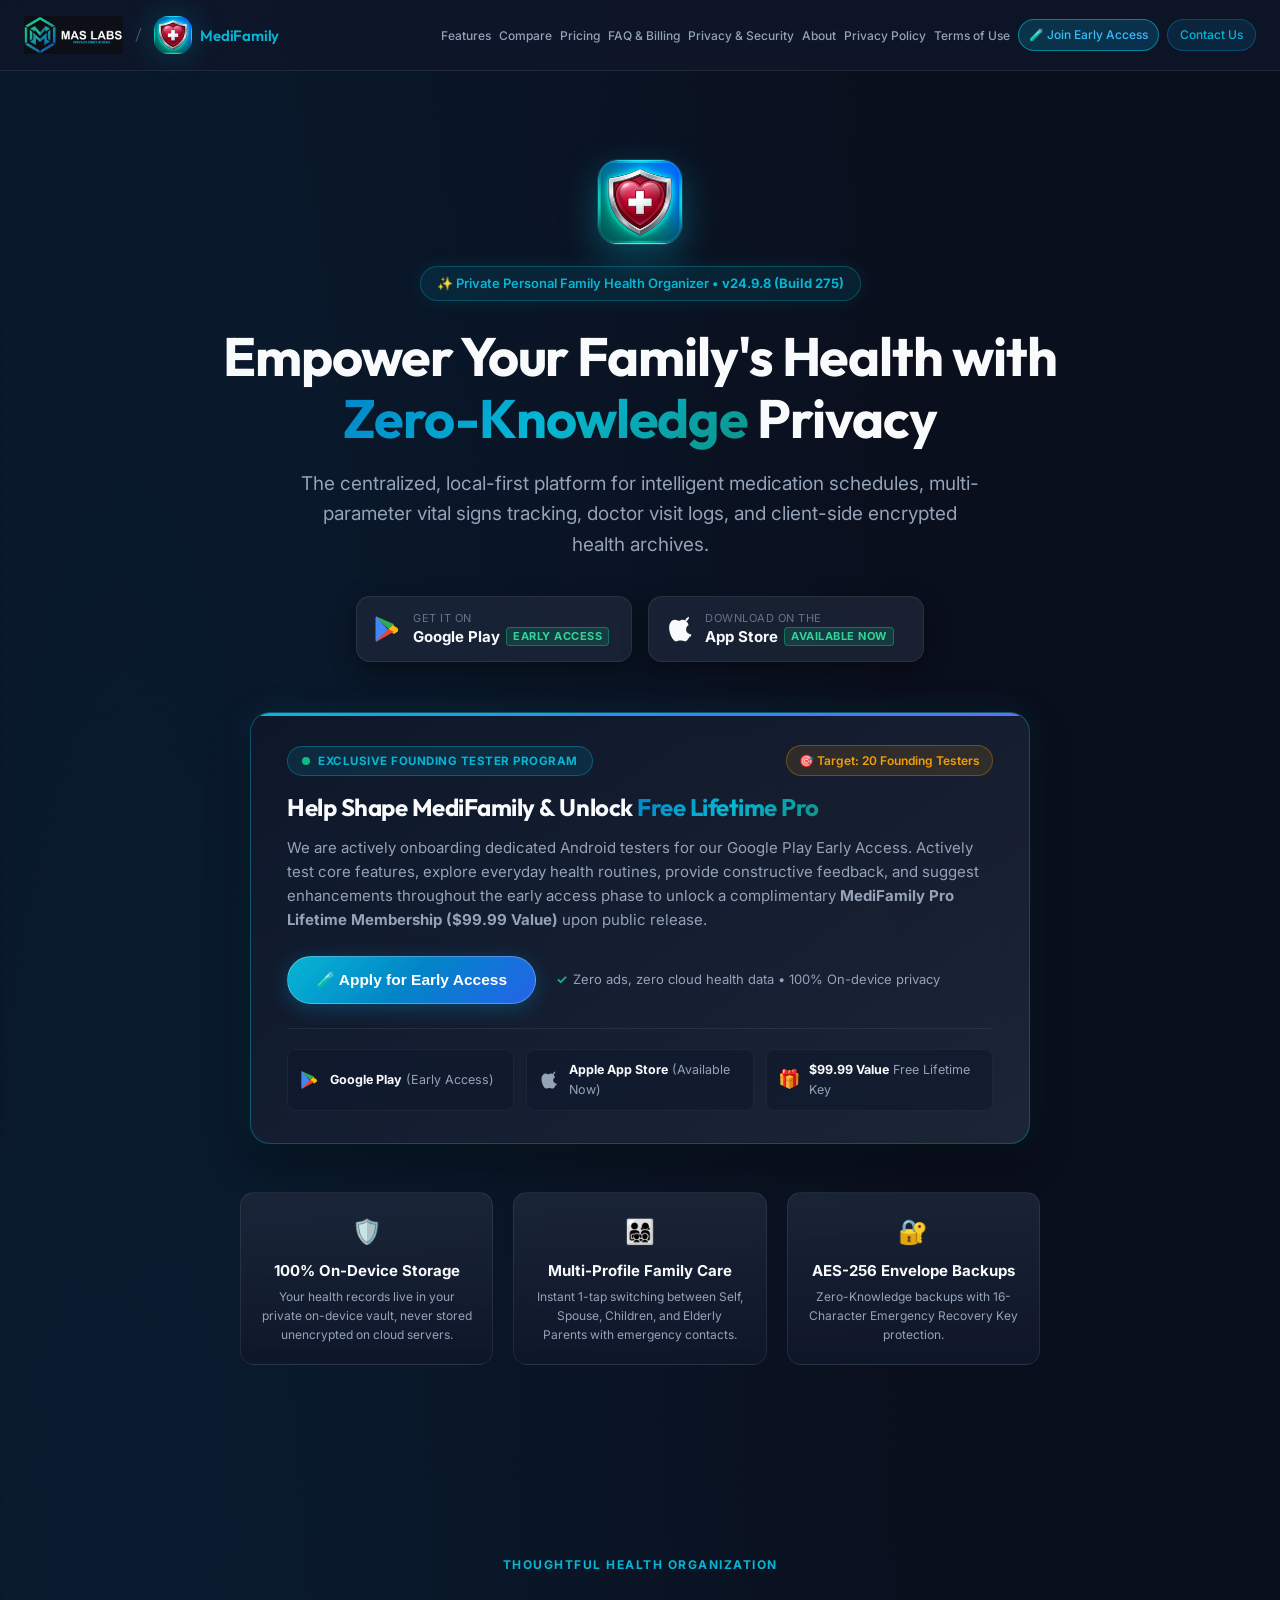
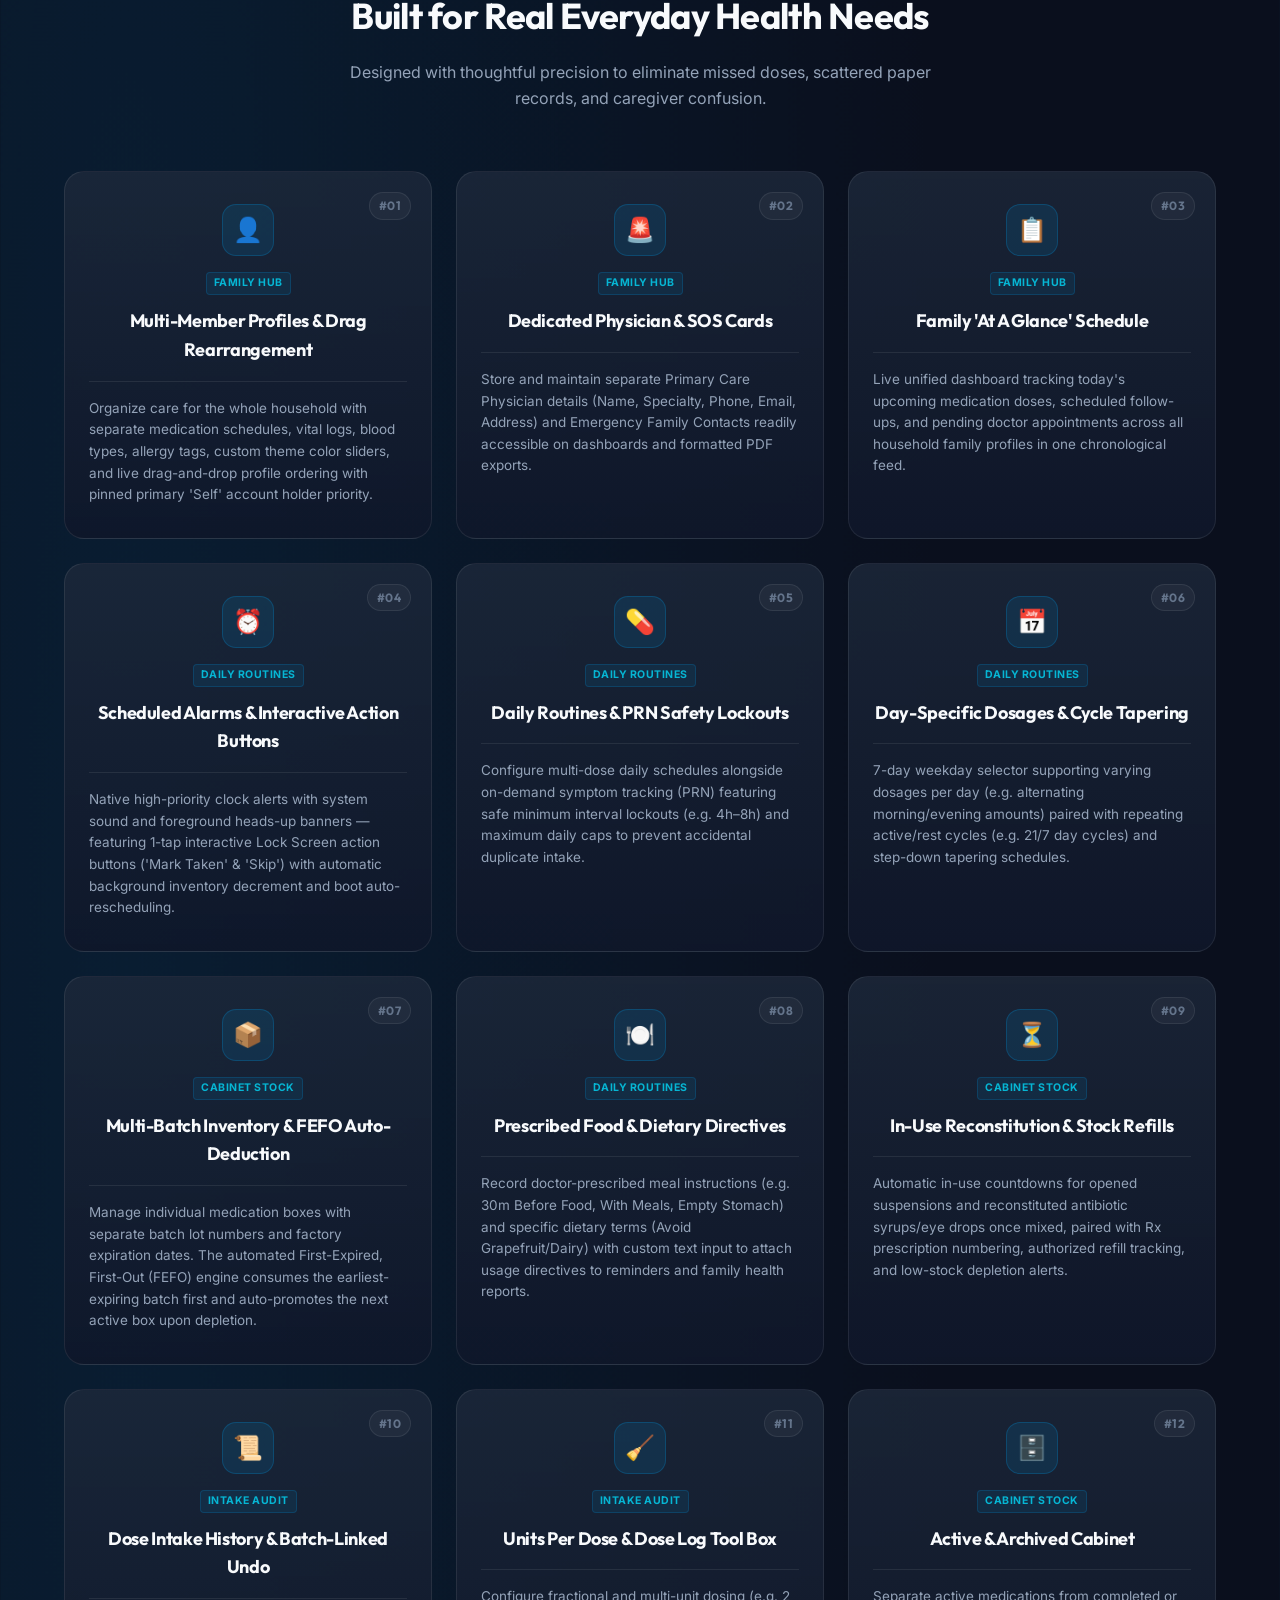
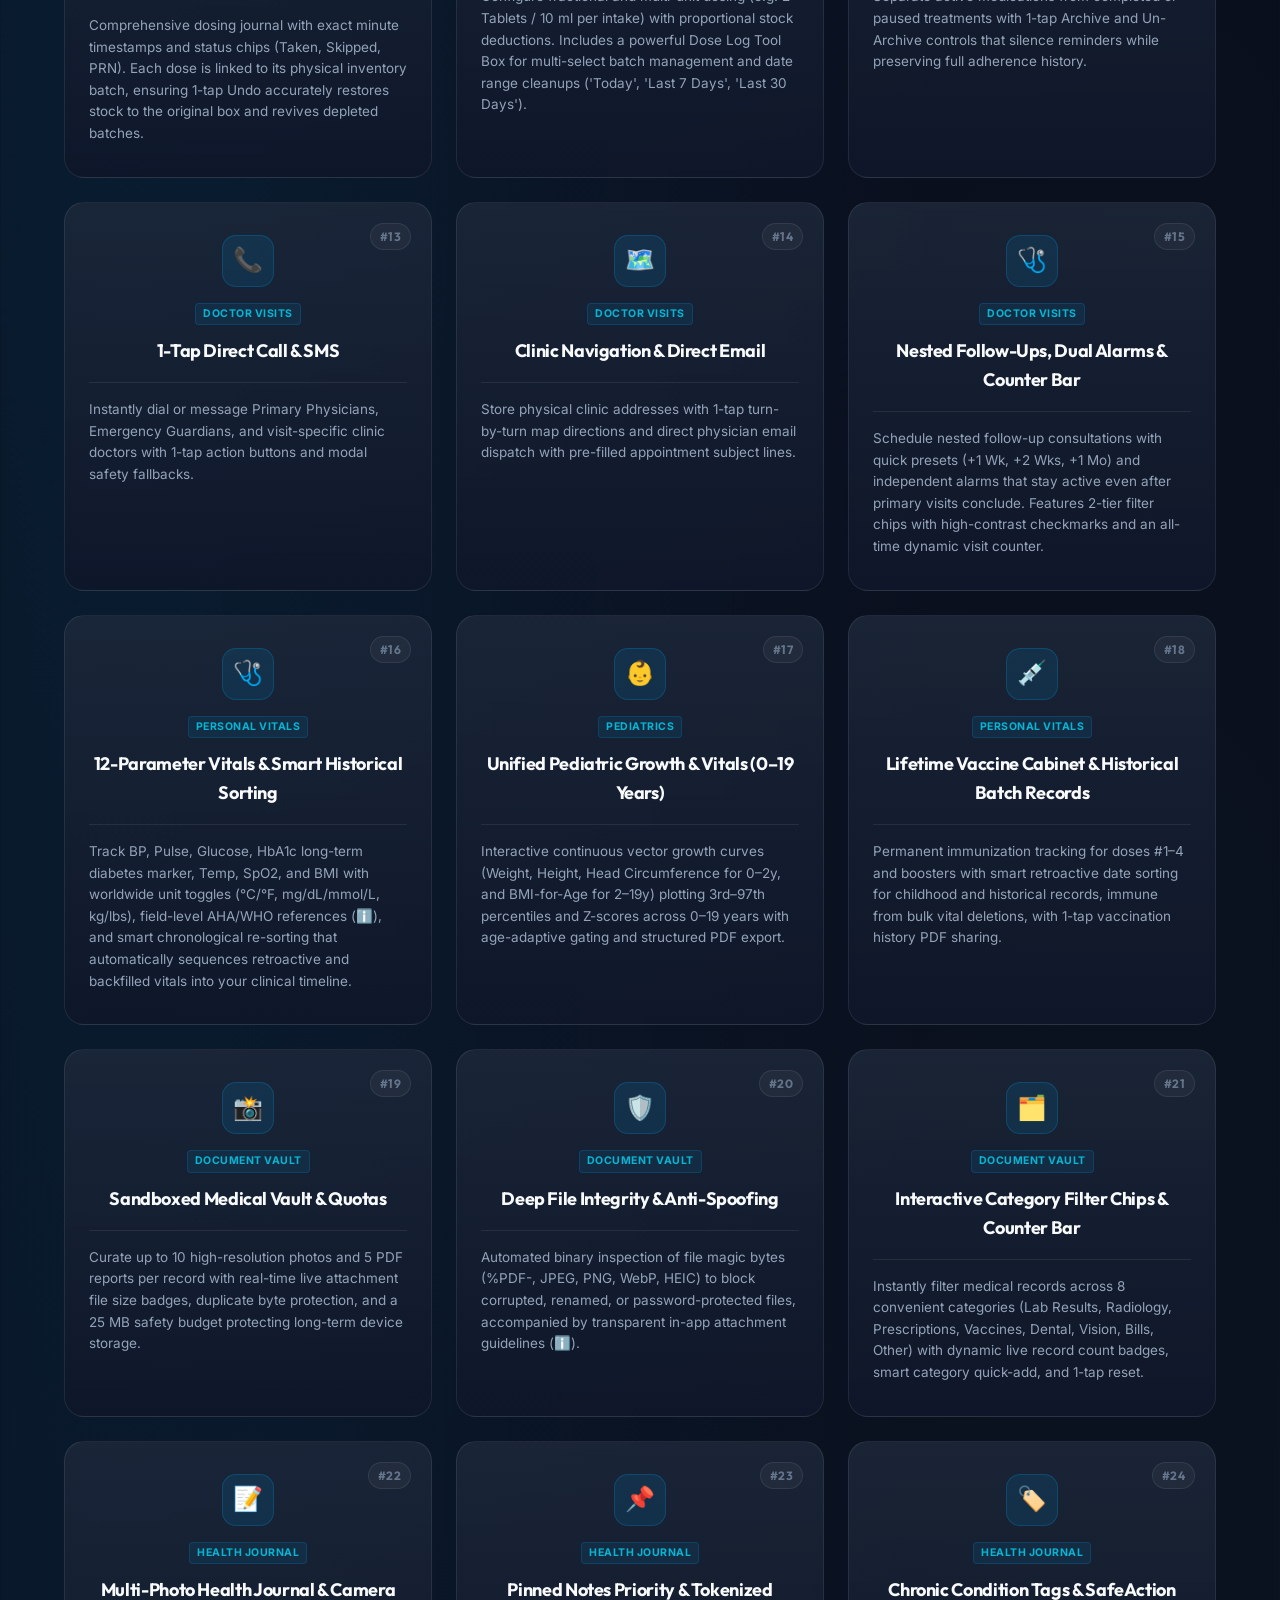
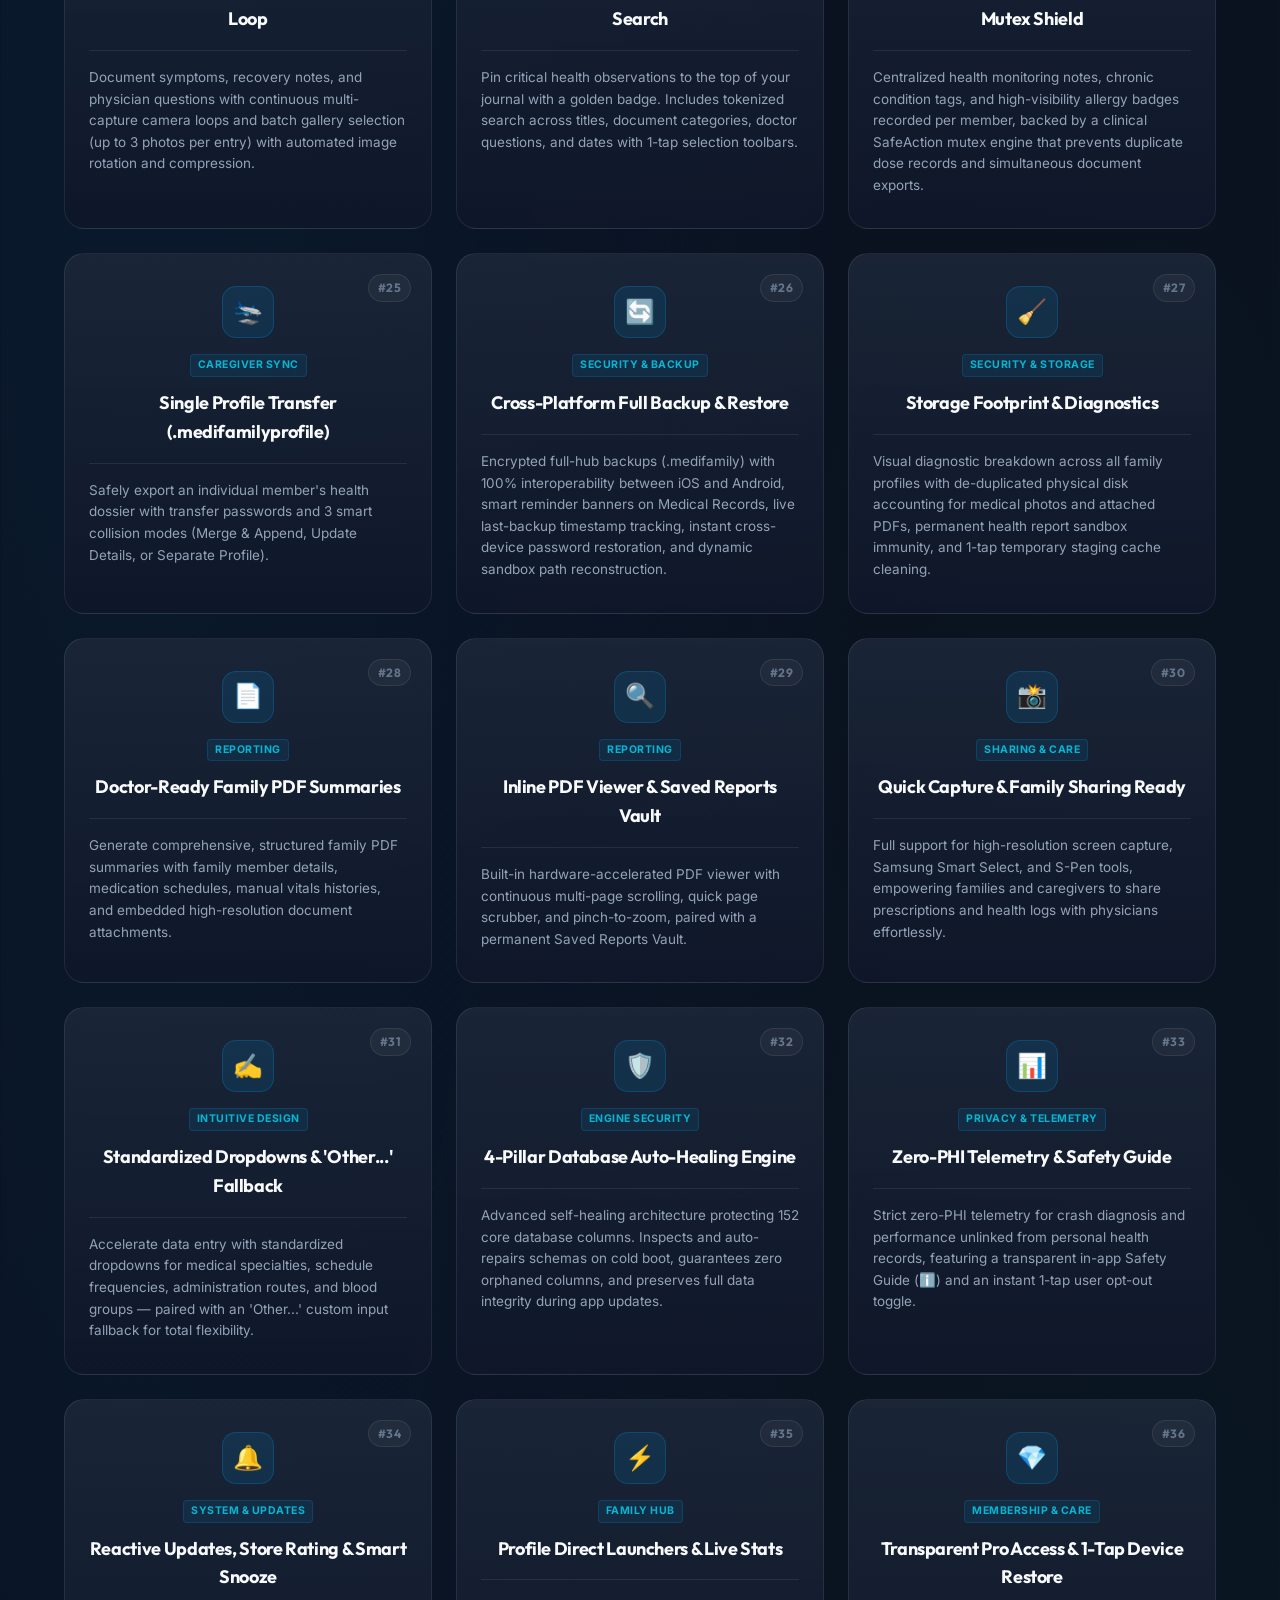
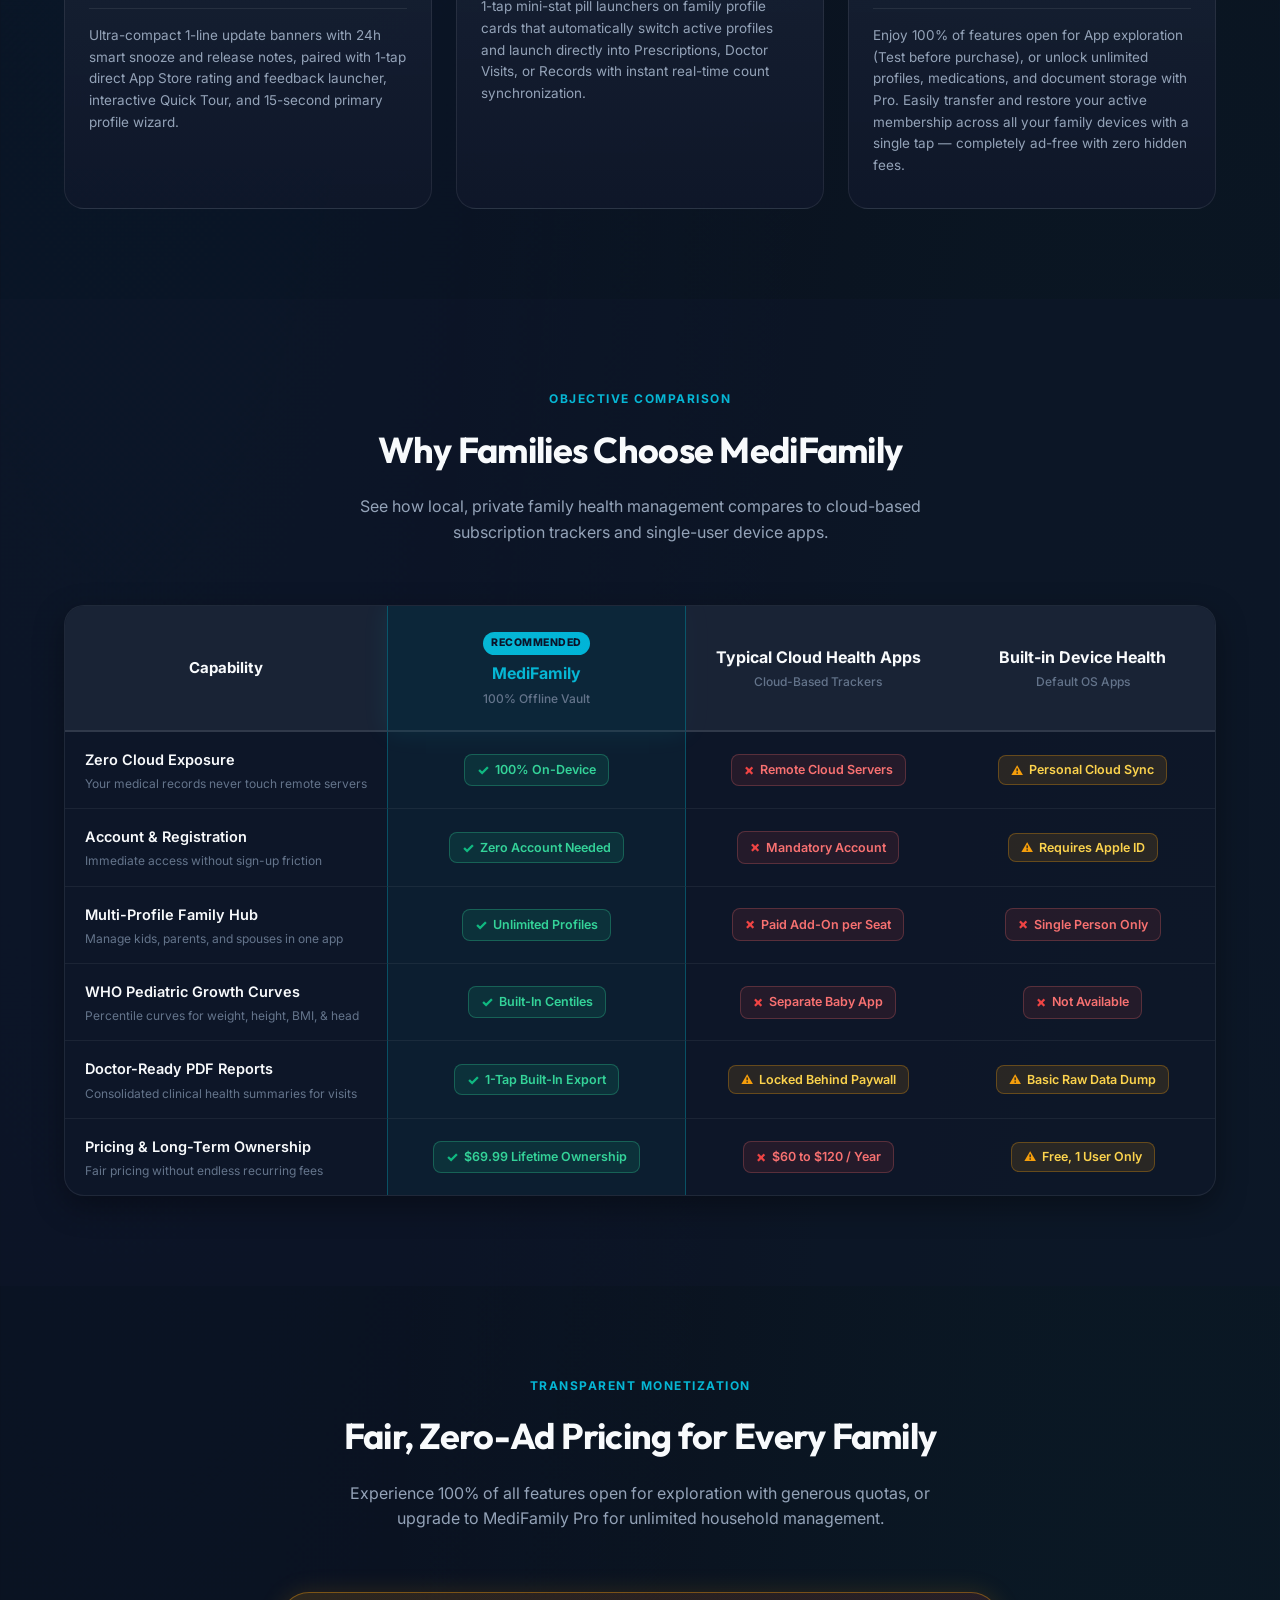
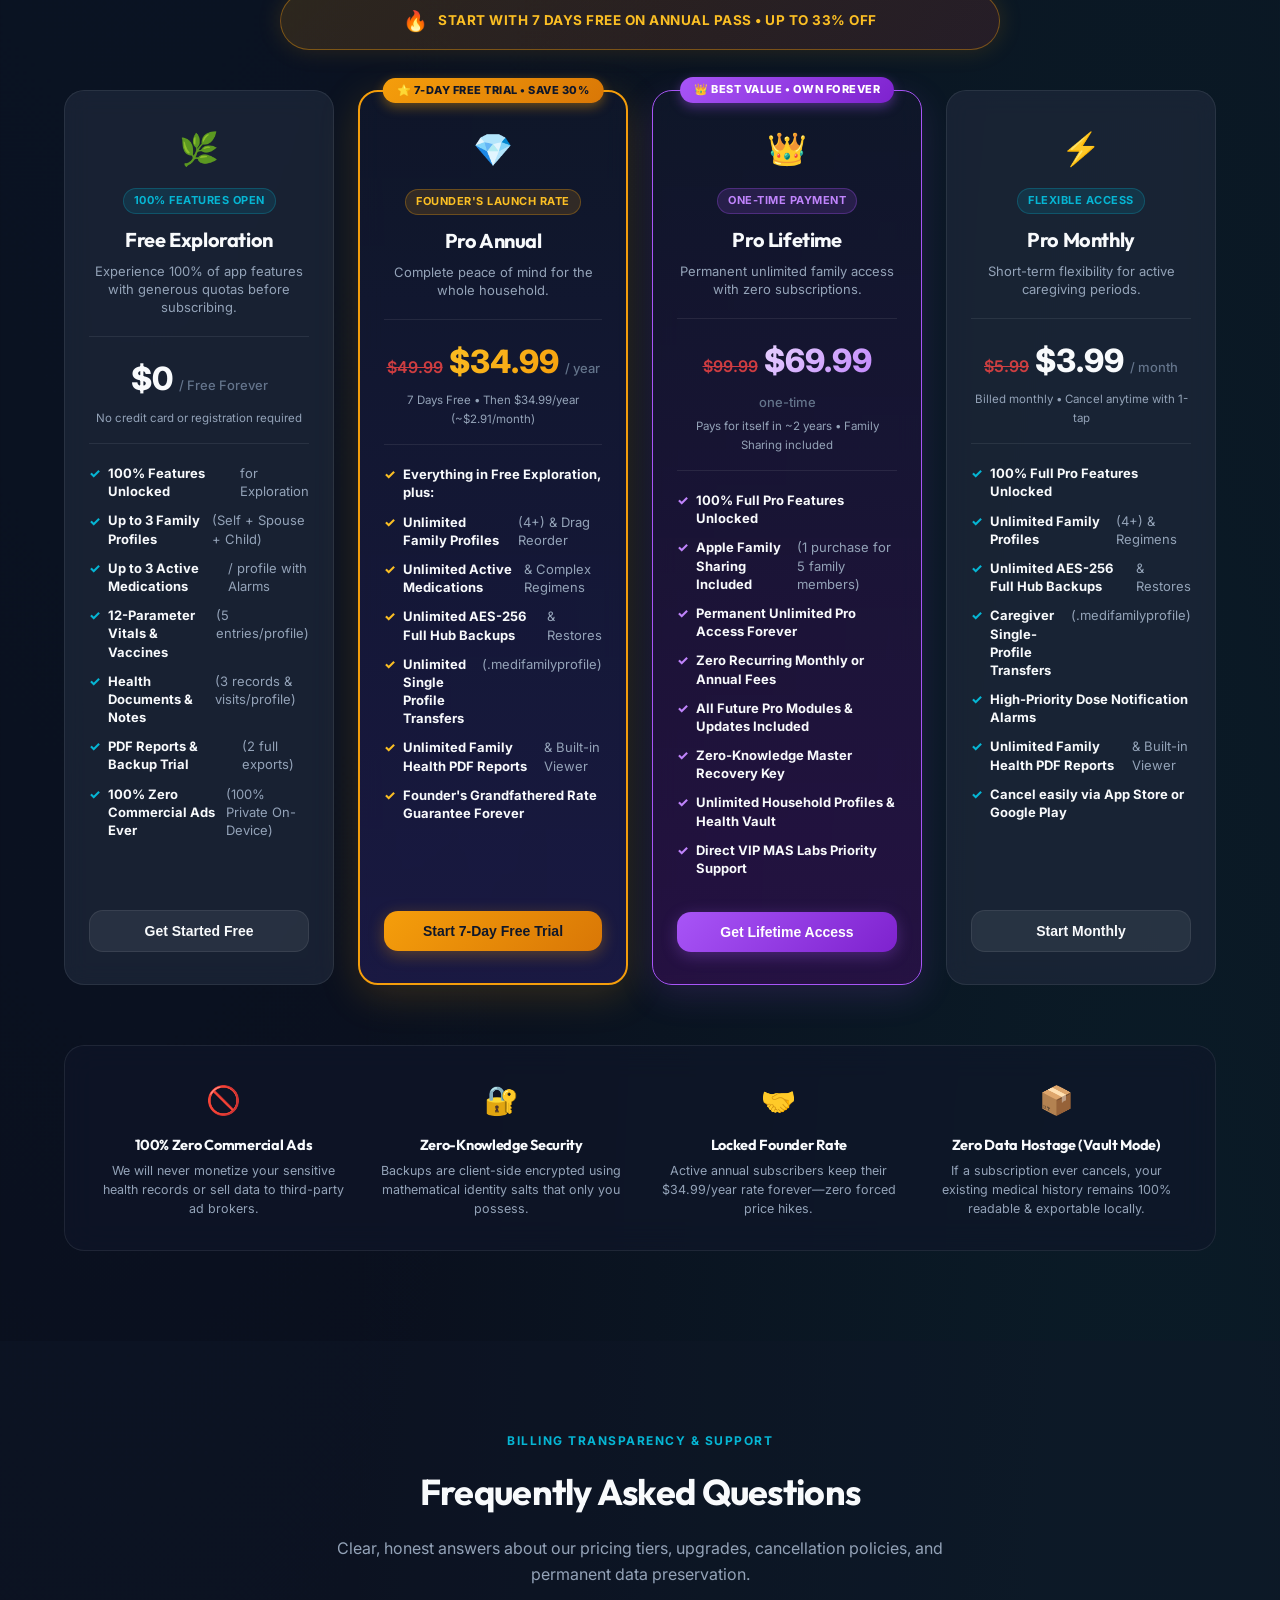
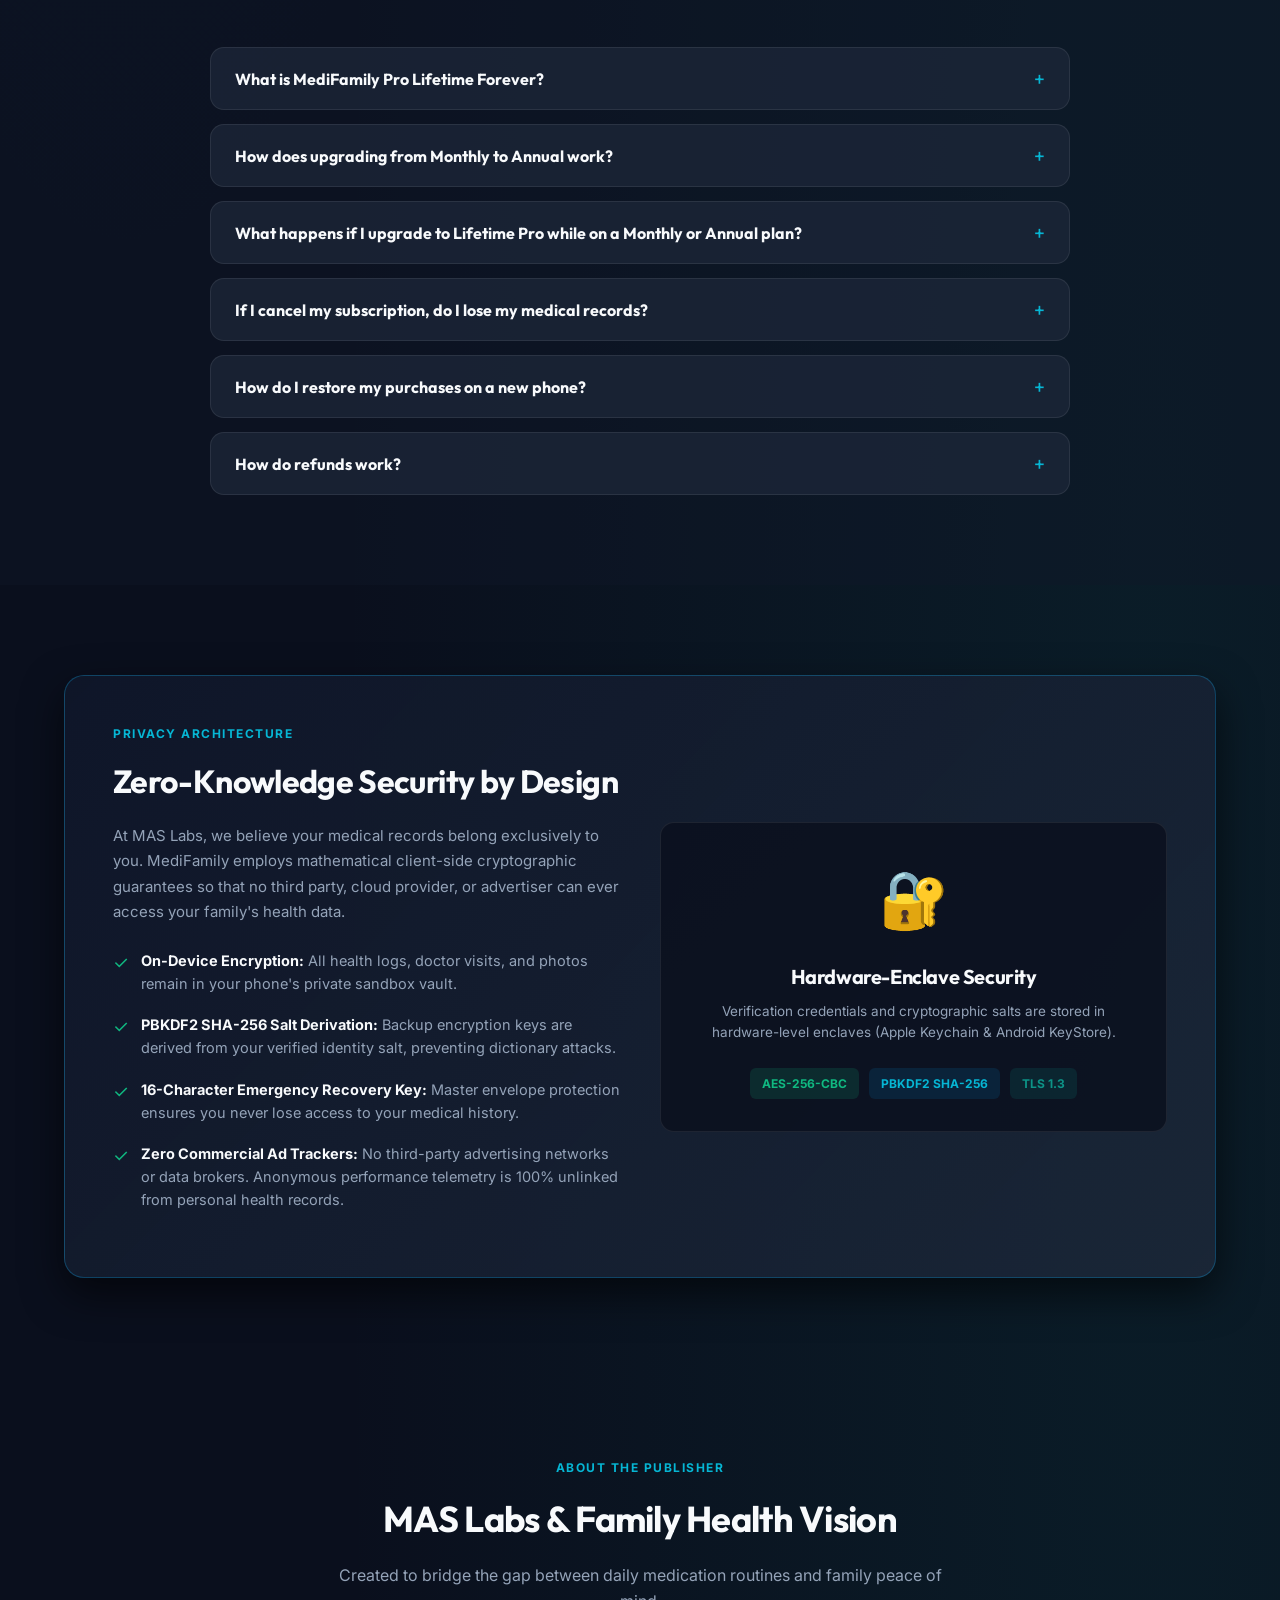
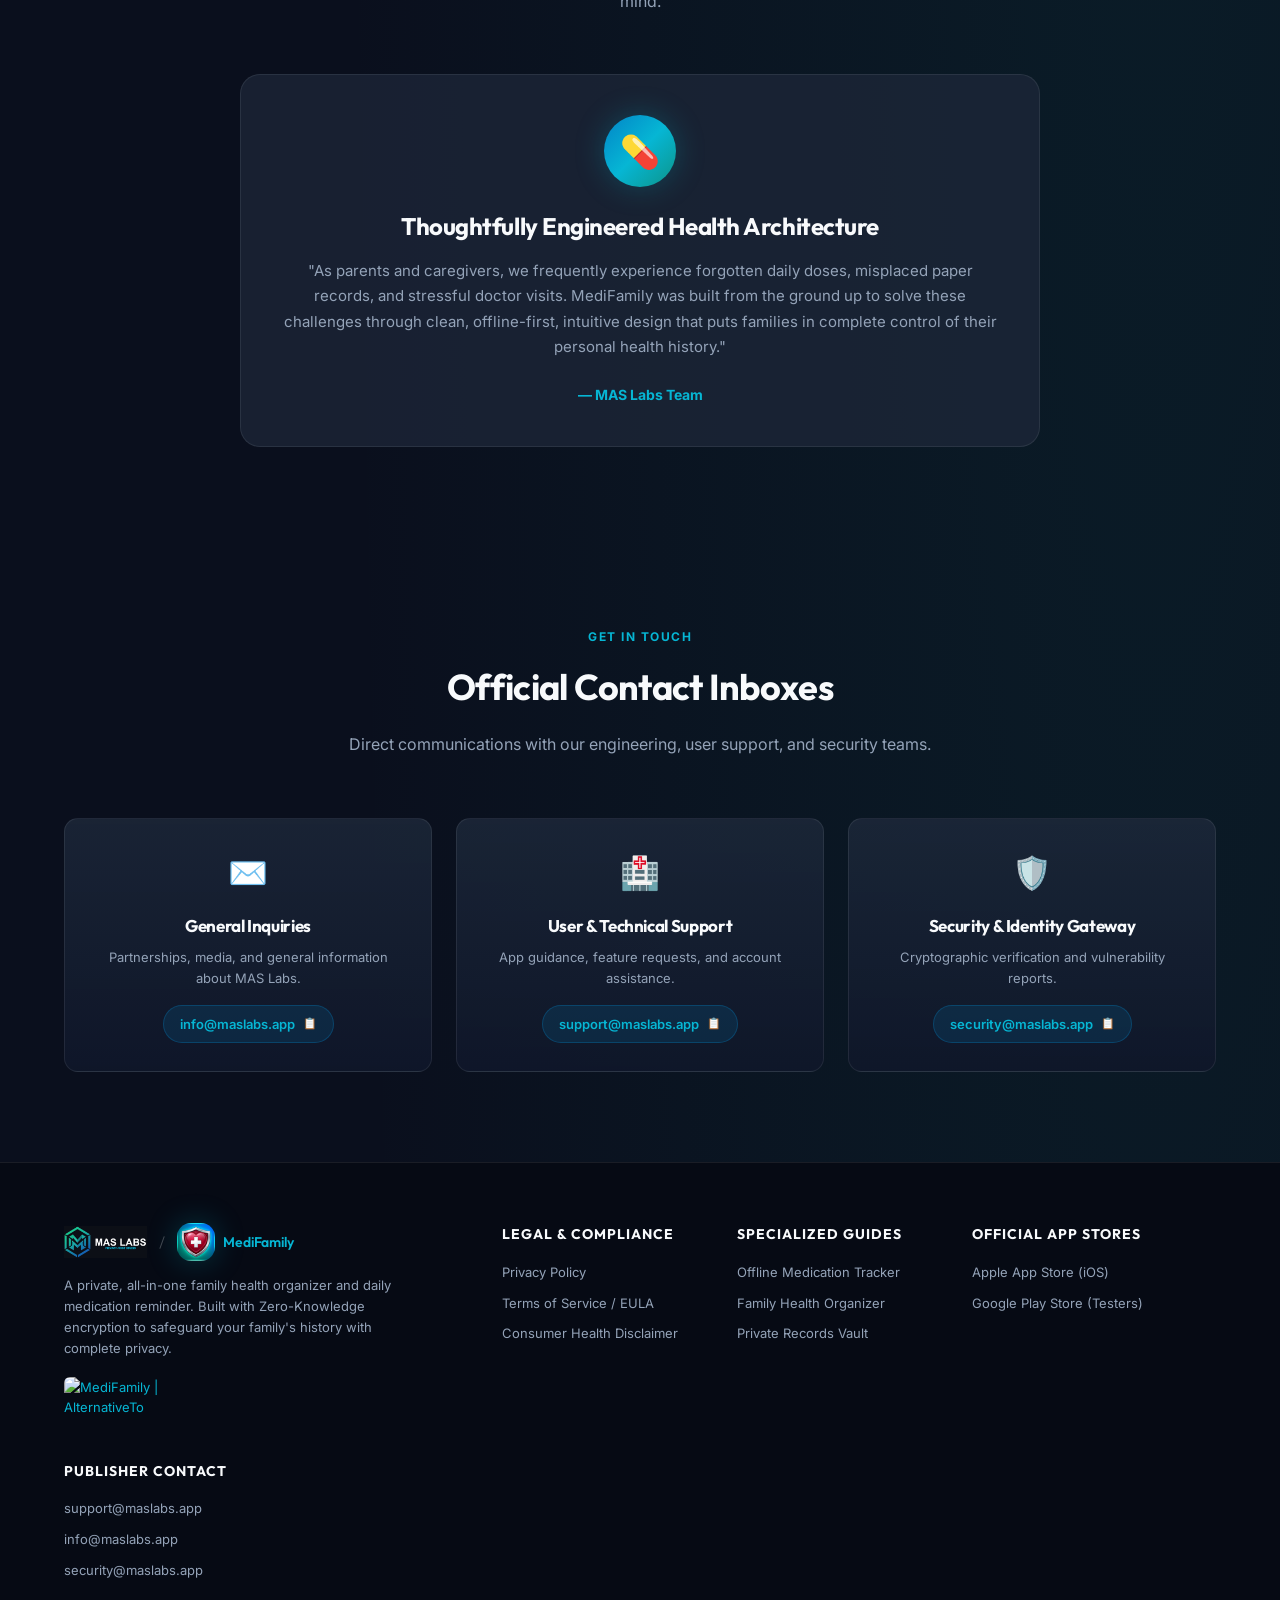
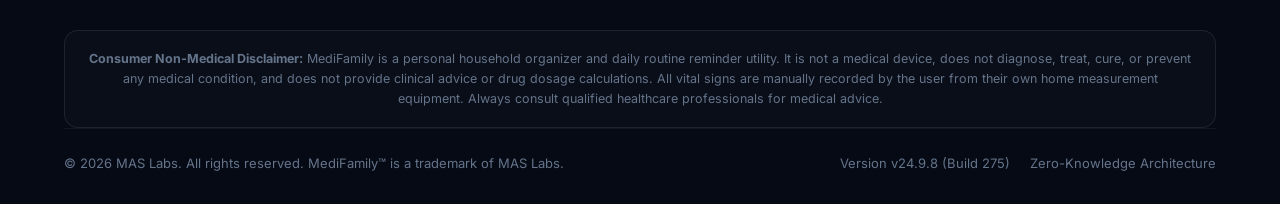
==== commit ca388457: "Sync privacy hero copy, lock AASA to /open/* with legal exclusions & stage build 276 [Friday, 2026-1" ====
--- a/index.html
+++ b/index.html
@@ -50,7 +50,7 @@
   <link rel="preconnect" href="https://fonts.gstatic.com" crossorigin>
   <link href="https://fonts.googleapis.com/css2?family=Inter:wght@300;400;500;600;700&family=Outfit:wght@500;600;700;800&display=swap" rel="stylesheet">
   
-  <link rel="stylesheet" href="styles.css?v=275.12">
+  <link rel="stylesheet" href="styles.css?v=275.13">
 
   <!-- Schema.org Structured Data (@graph: SoftwareApplication + Organization + WebSite + FAQPage) -->
   <script type="application/ld+json">
@@ -285,7 +285,7 @@
               <span class="btn-shimmer"></span>
             </button>
             <div class="beta-status-note">
-              <span class="status-check">✓</span> Zero ads, zero telemetry &bull; 100% On-device privacy
+              <span class="status-check">✓</span> Zero ads, zero cloud health data &bull; 100% On-device privacy
             </div>
           </div>
 
@@ -1460,6 +1460,6 @@
     </div>
   </aside>
 
-  <script src="script.js?v=275.7"></script>
+  <script src="script.js?v=275.8"></script>
 </body>
 </html>
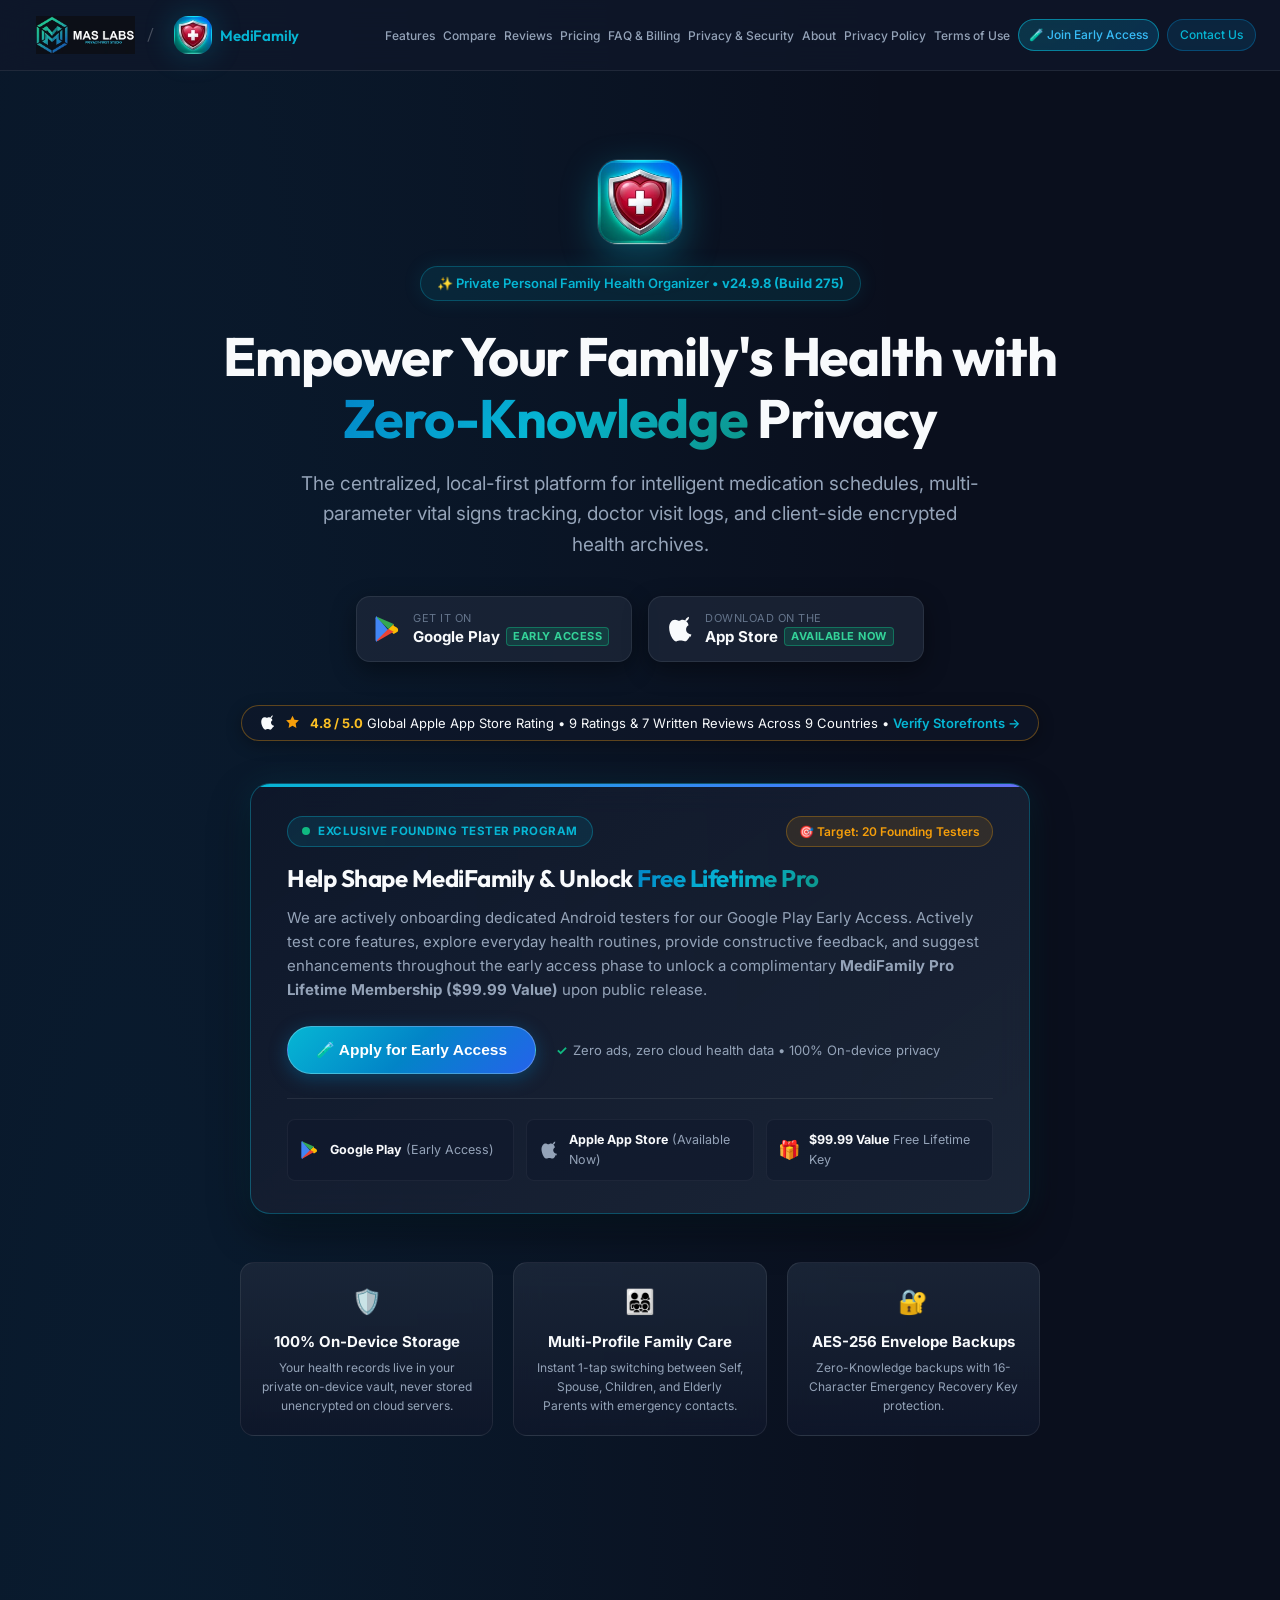
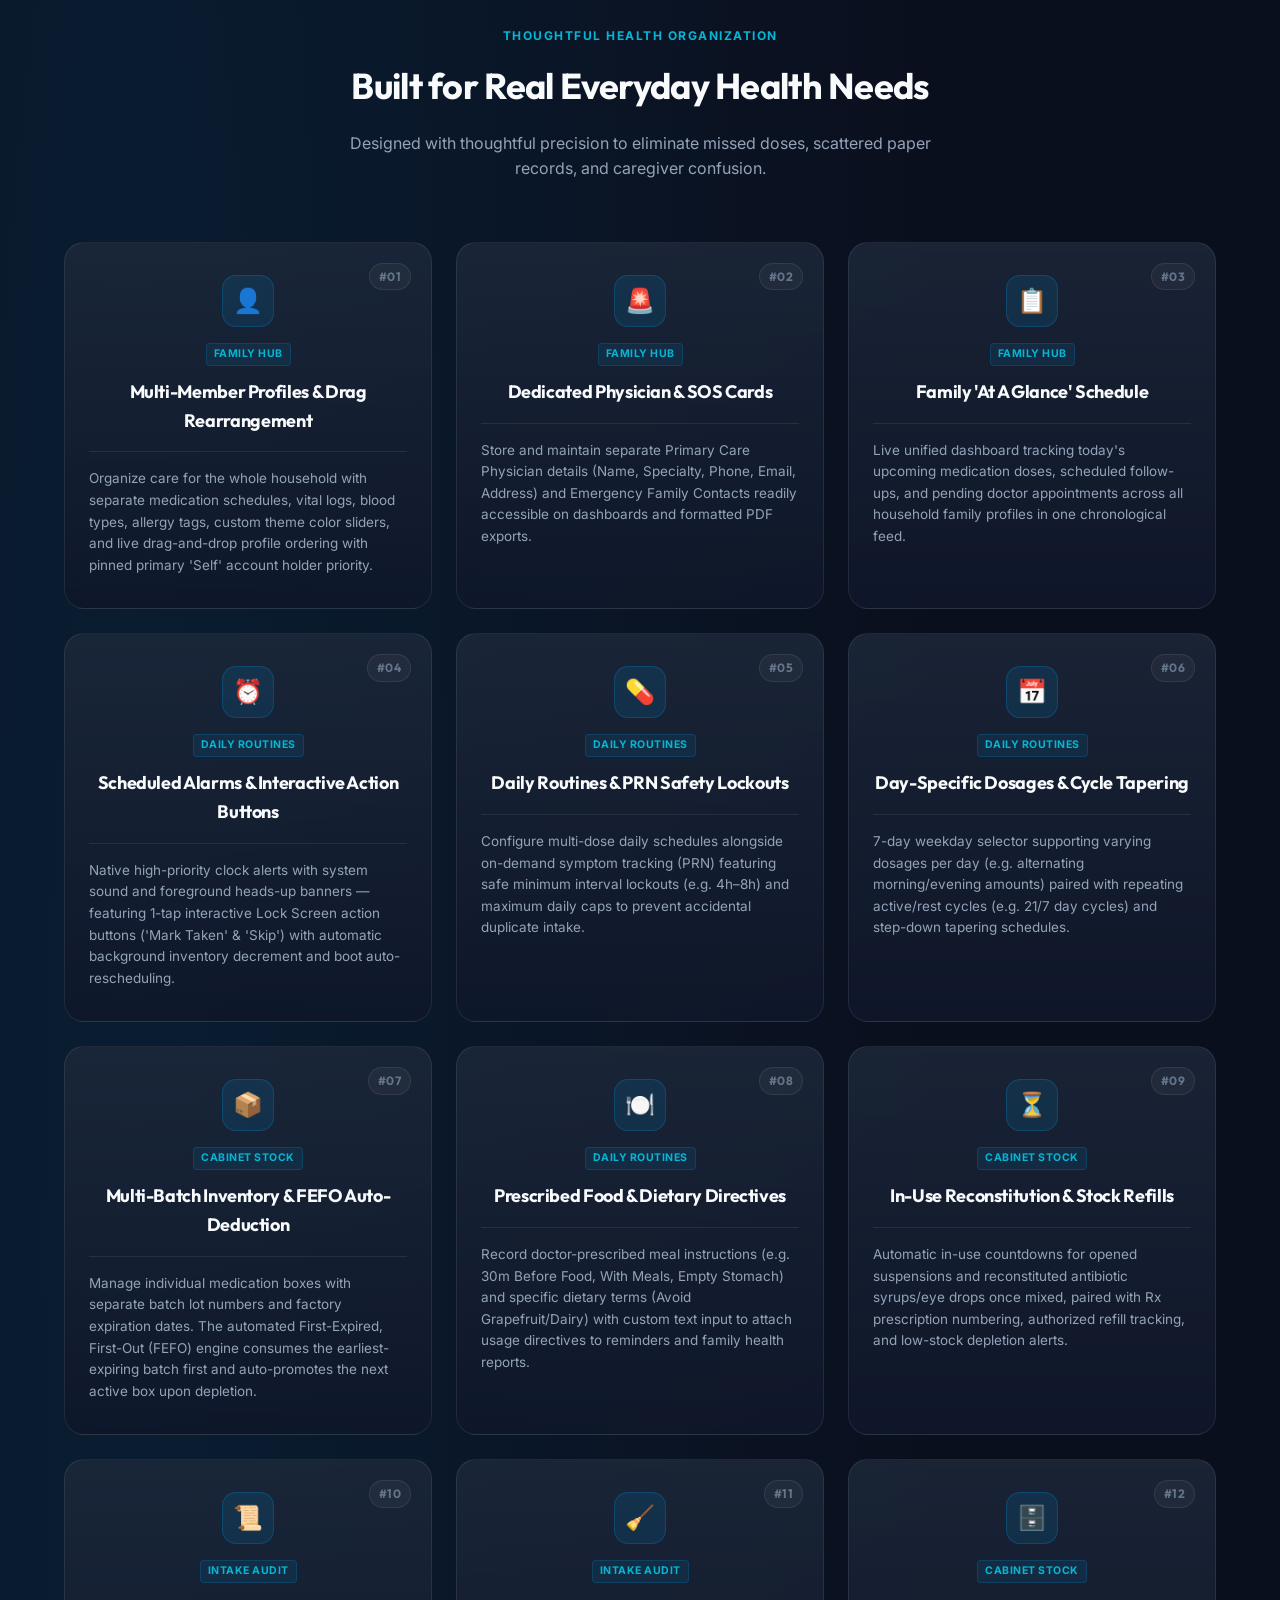
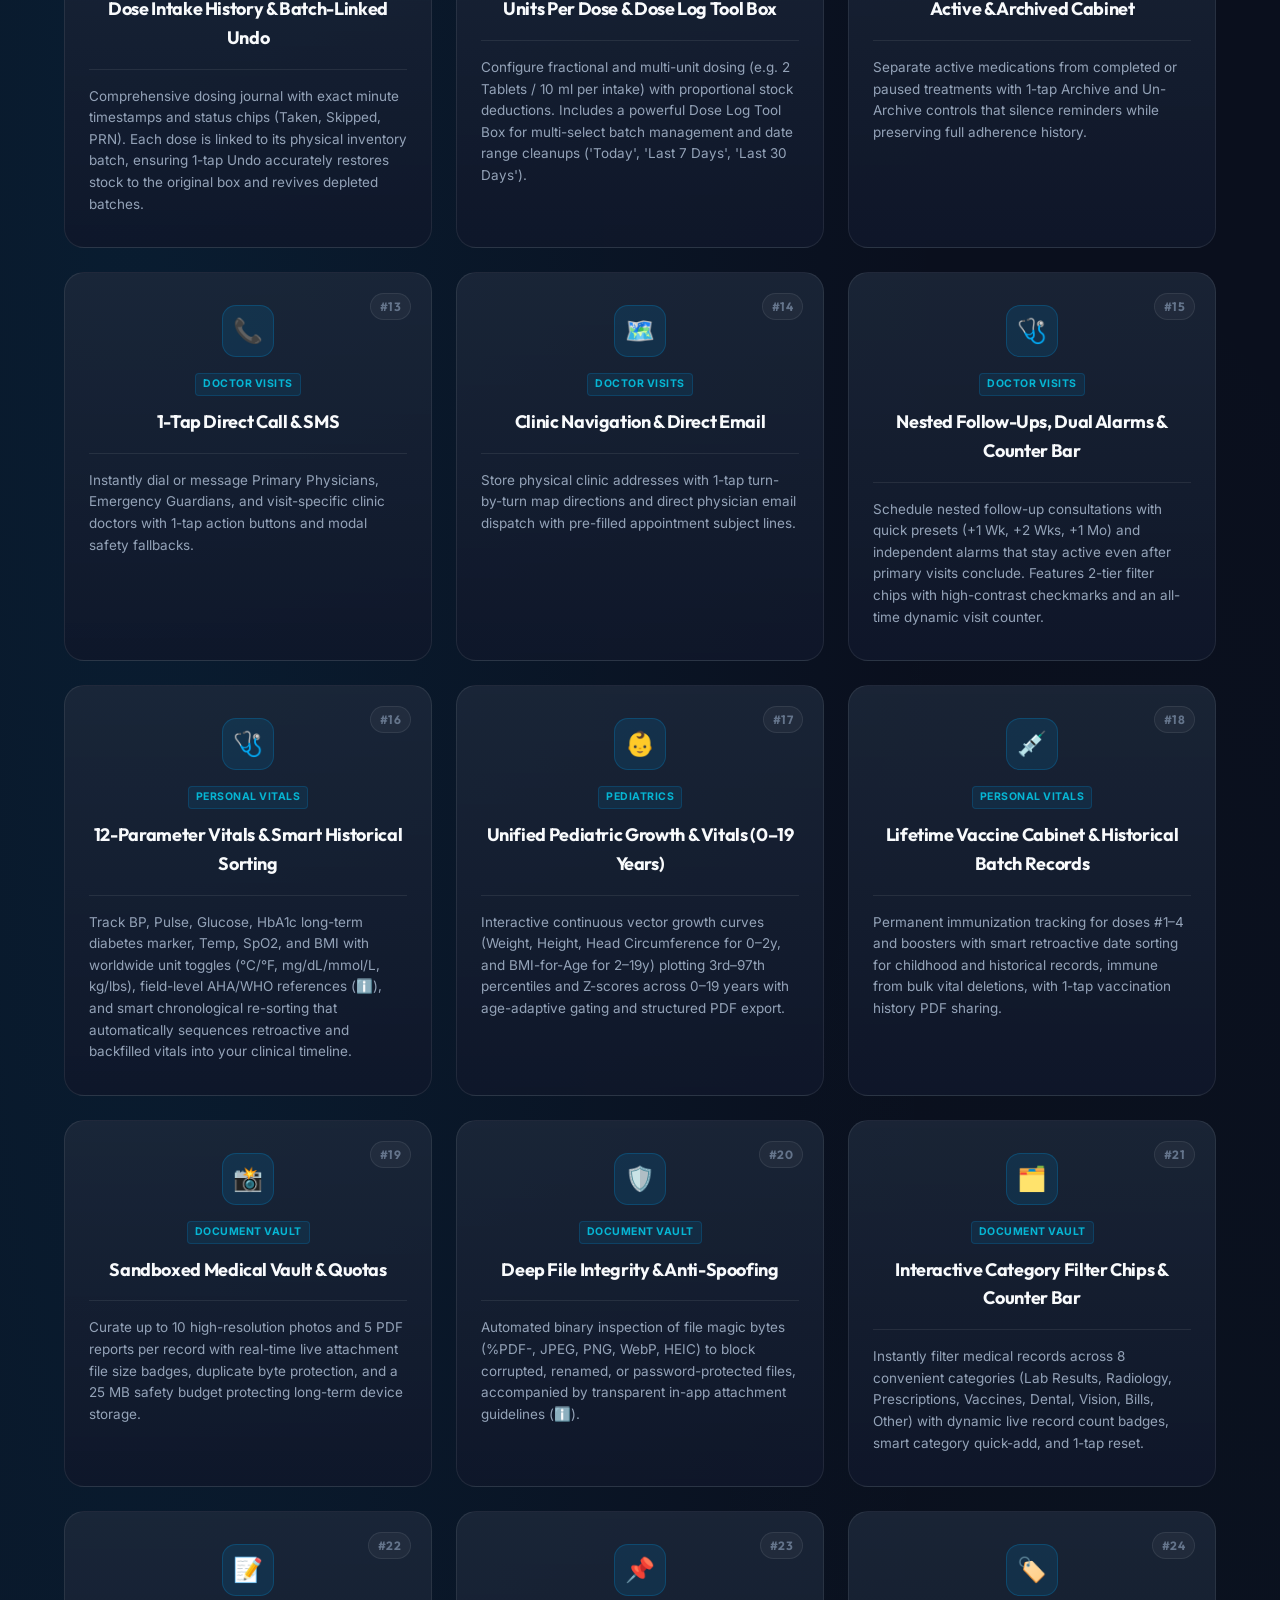
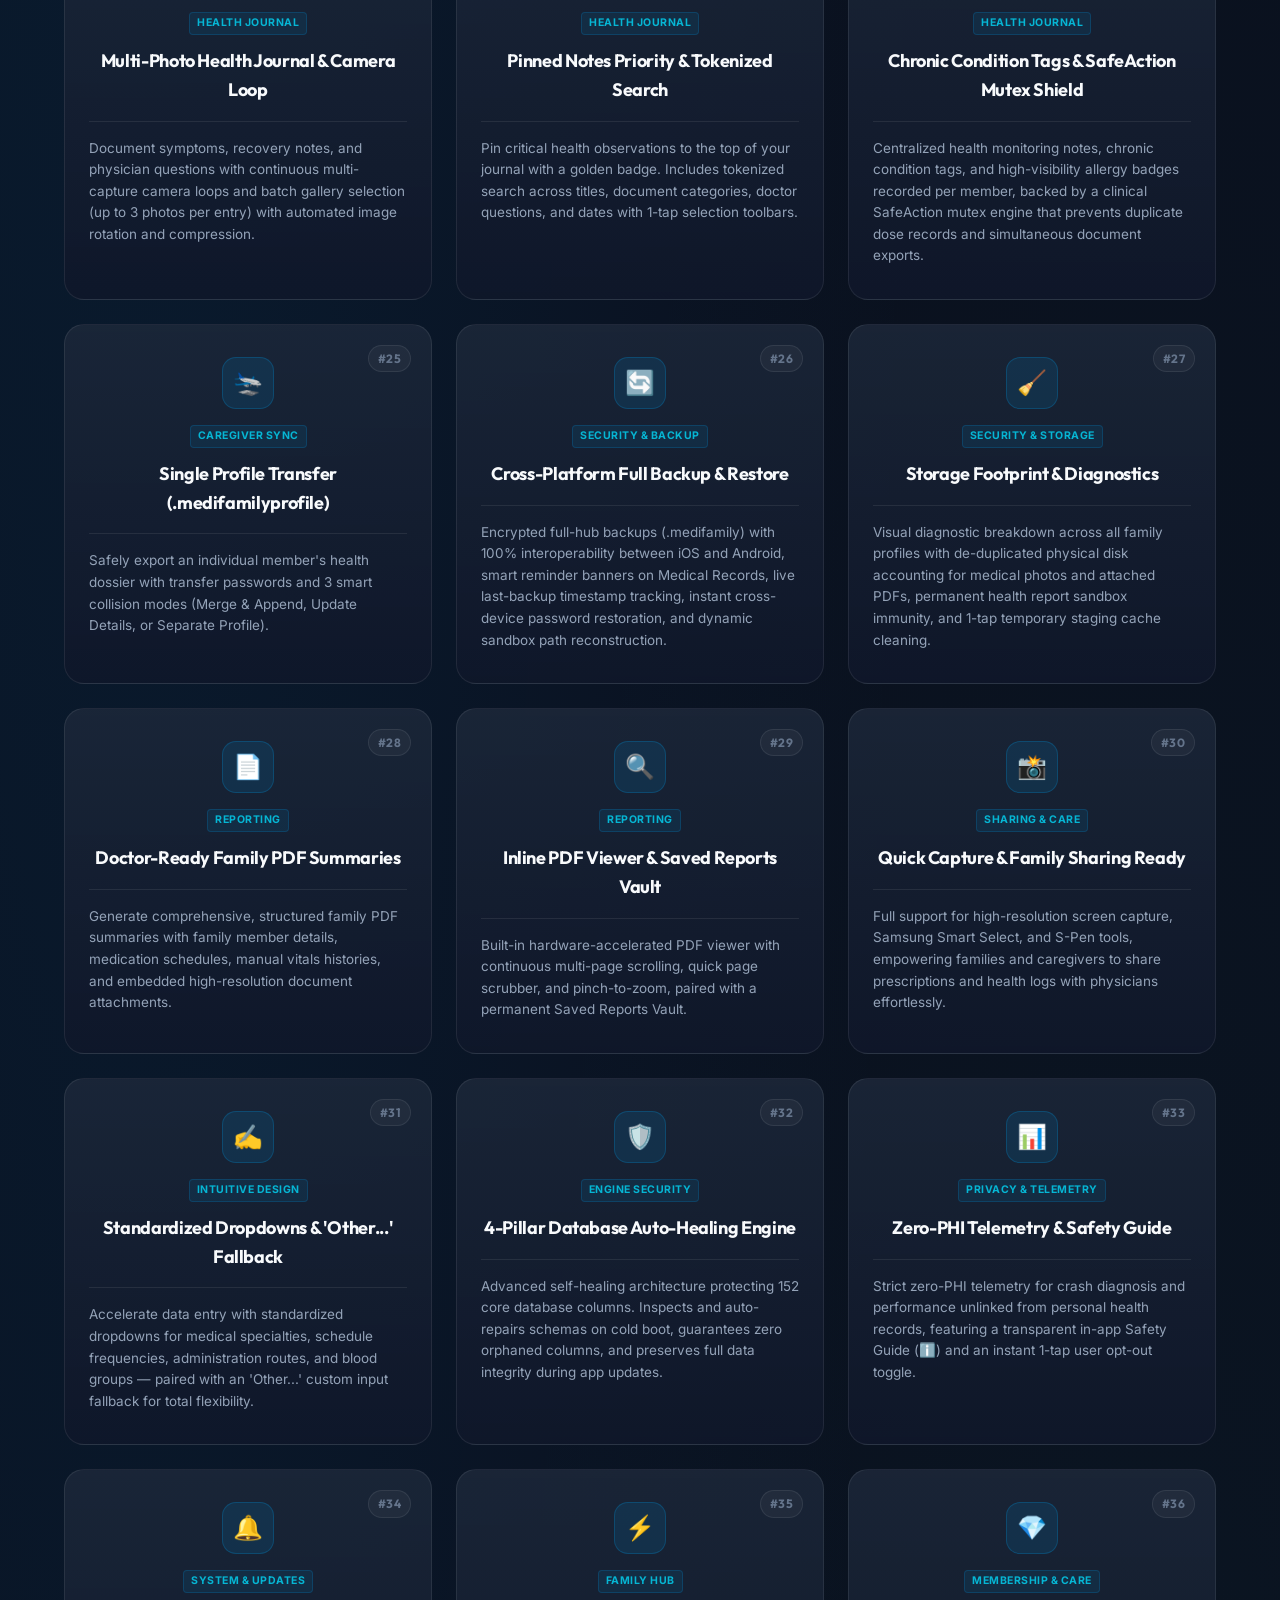
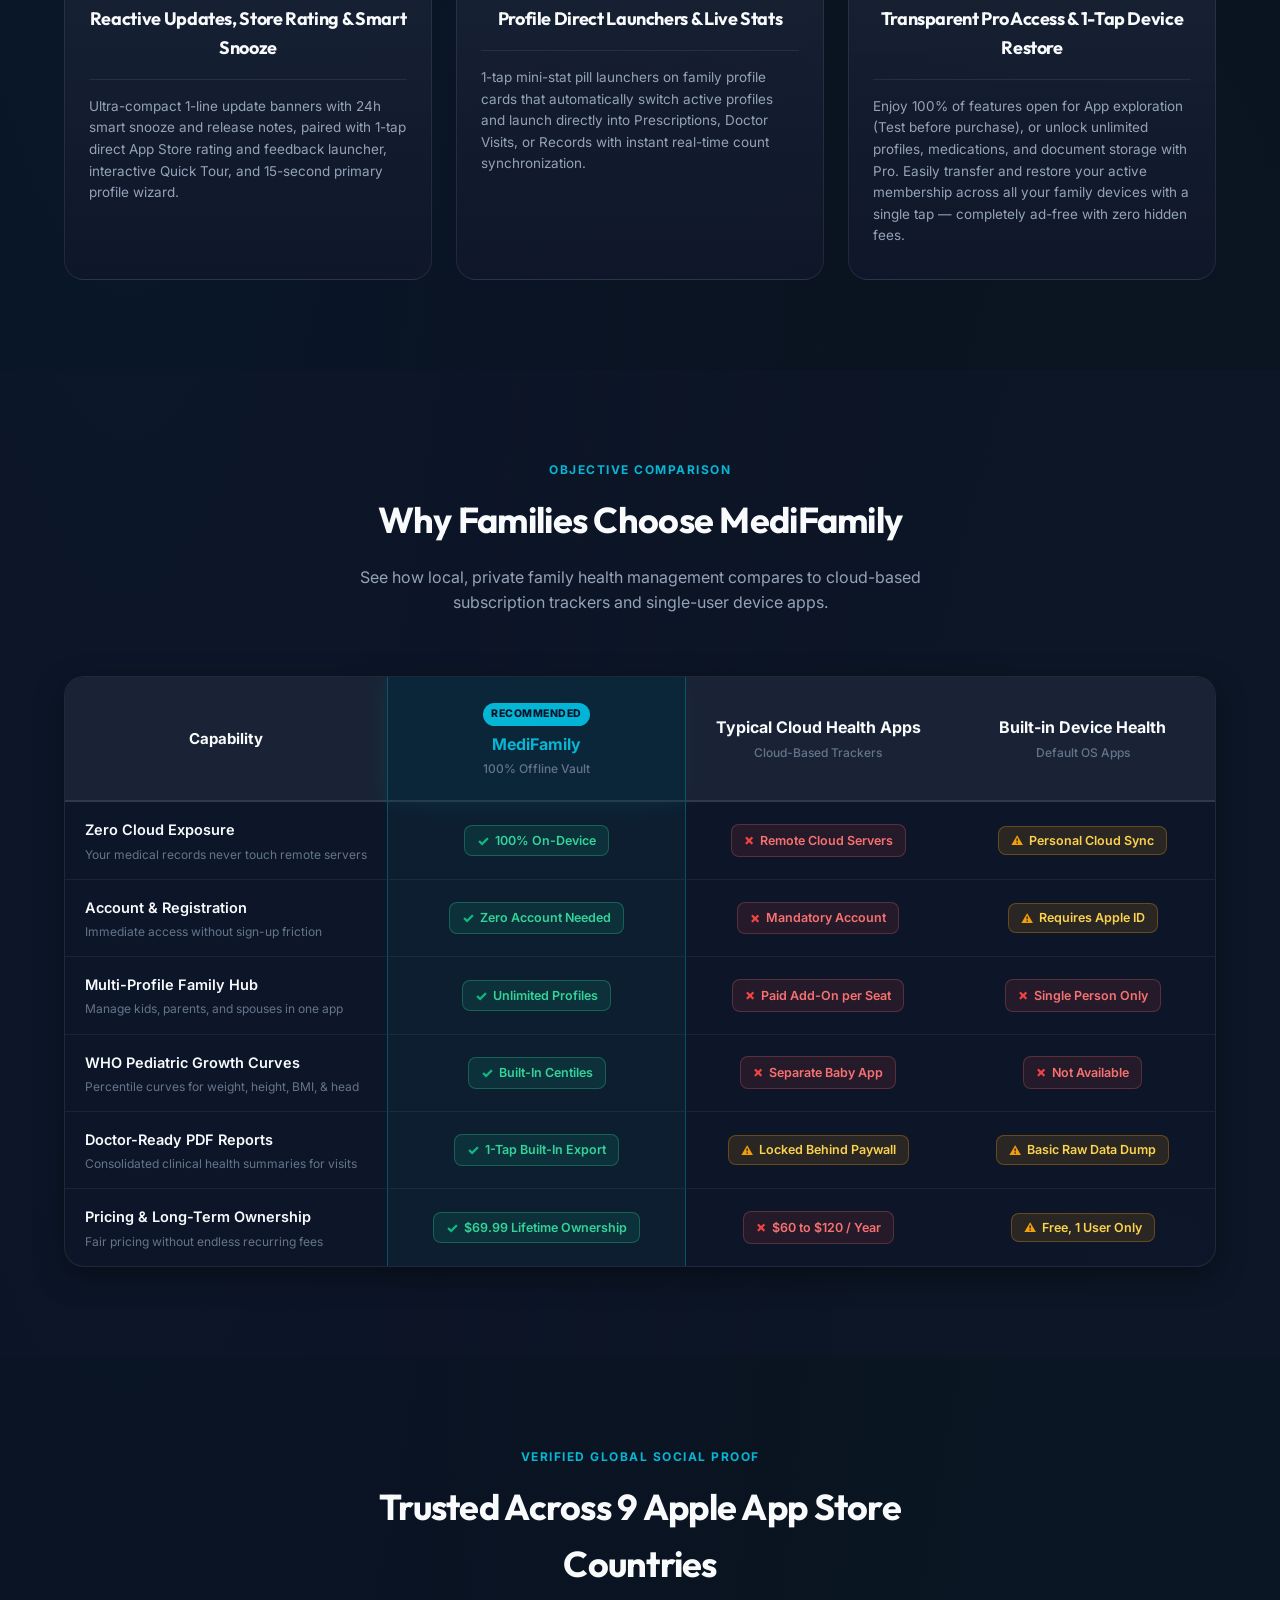
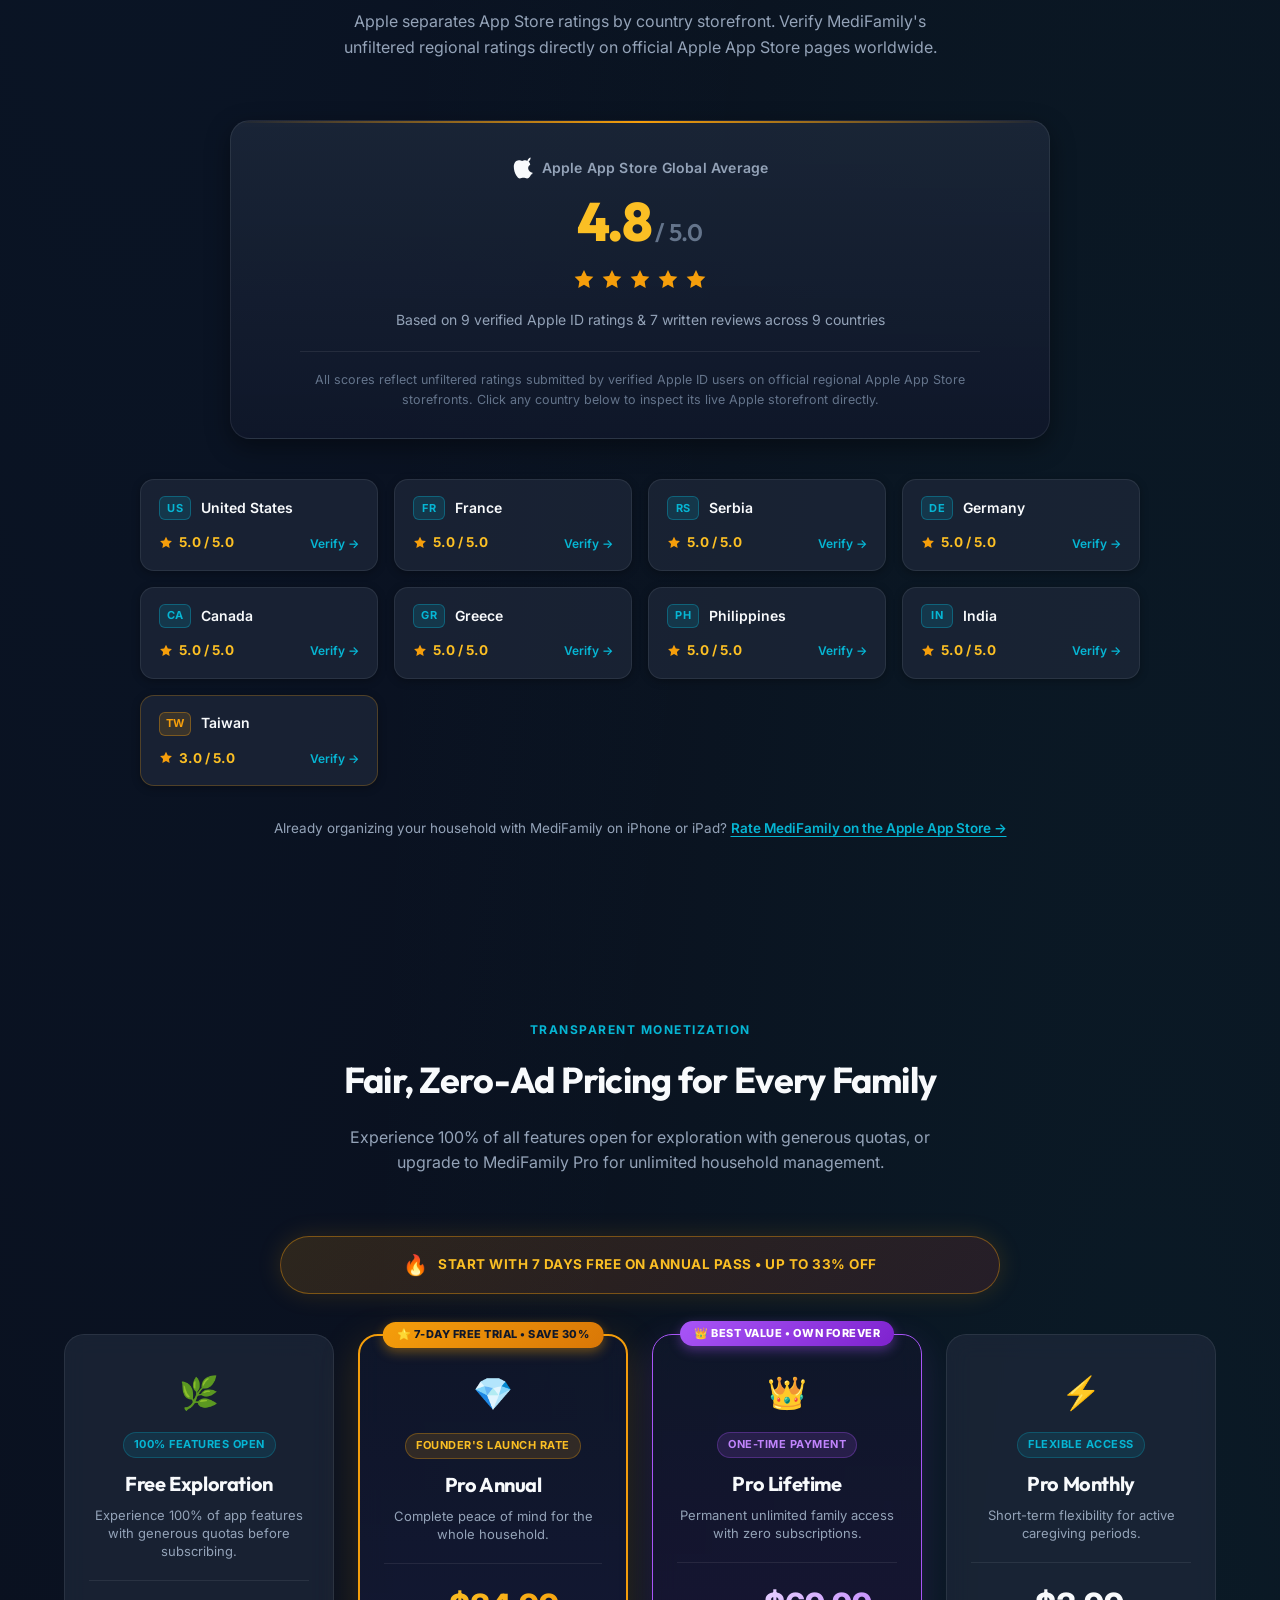
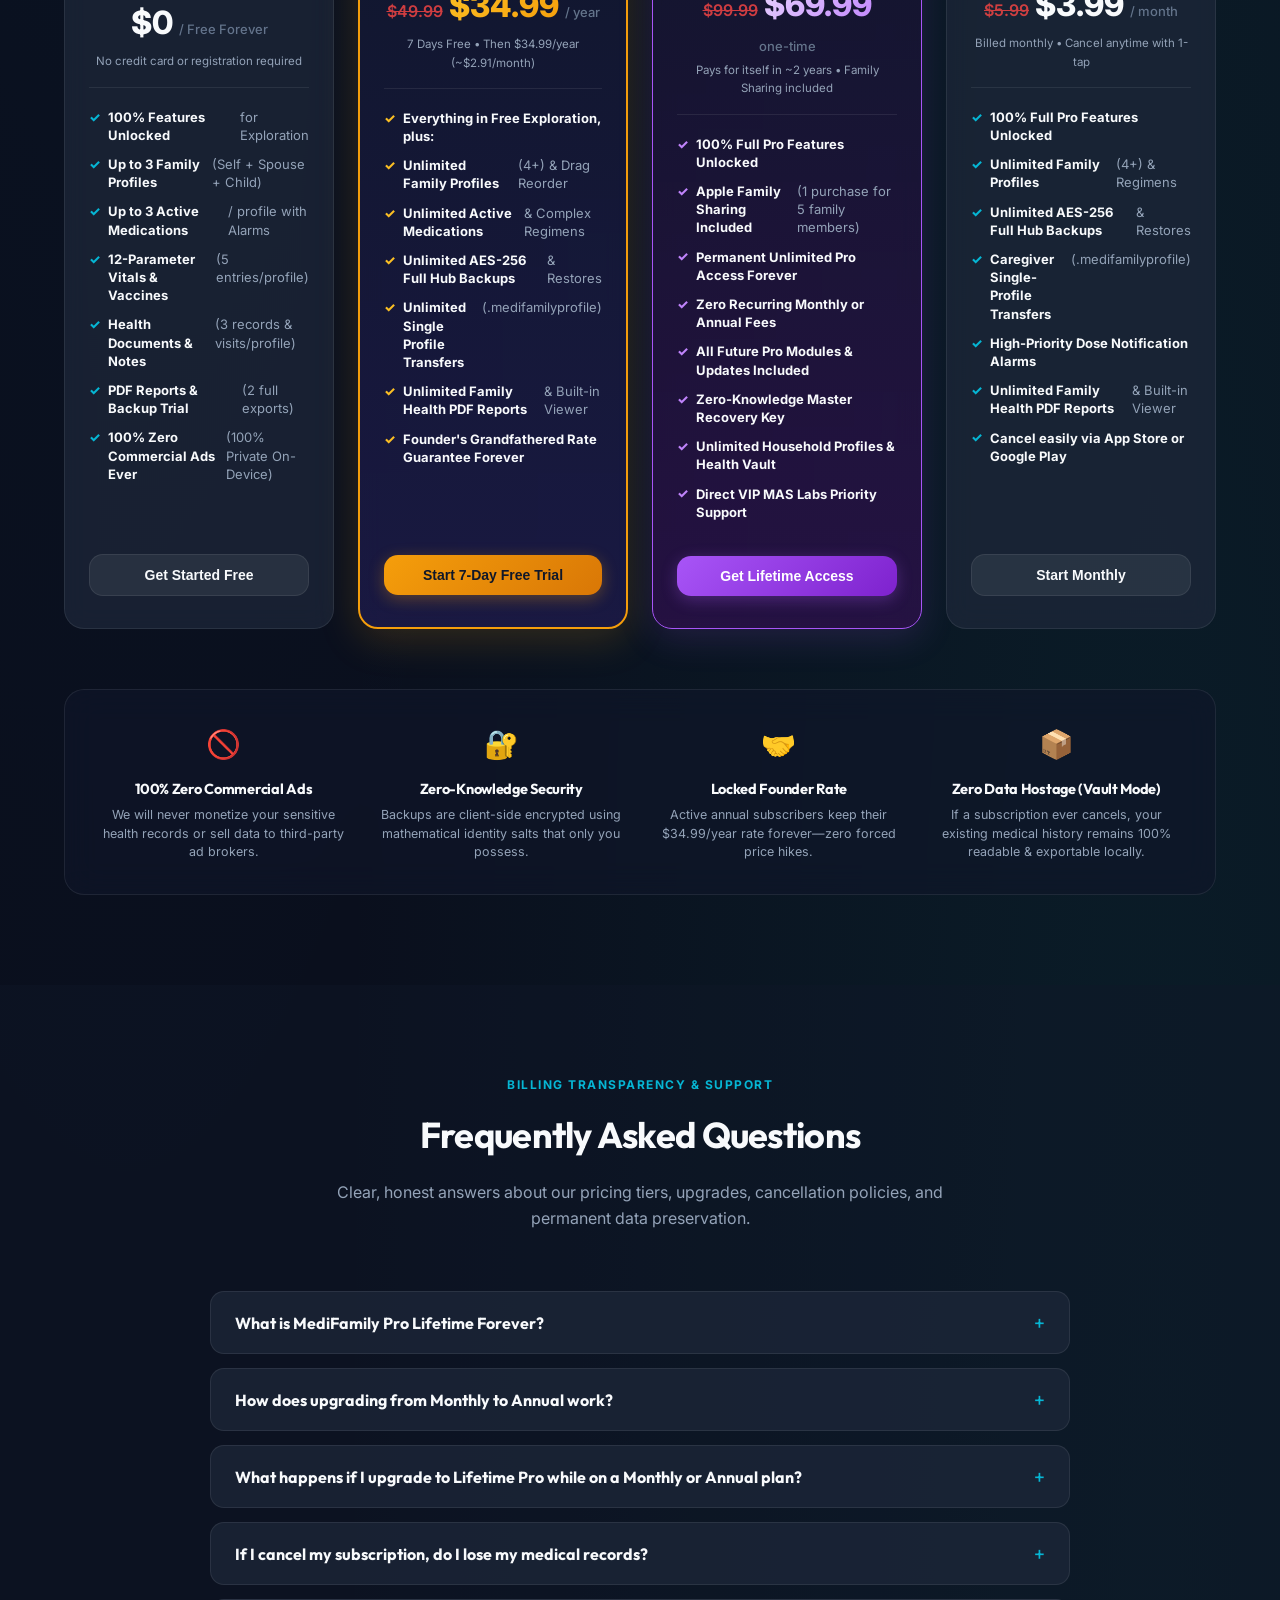
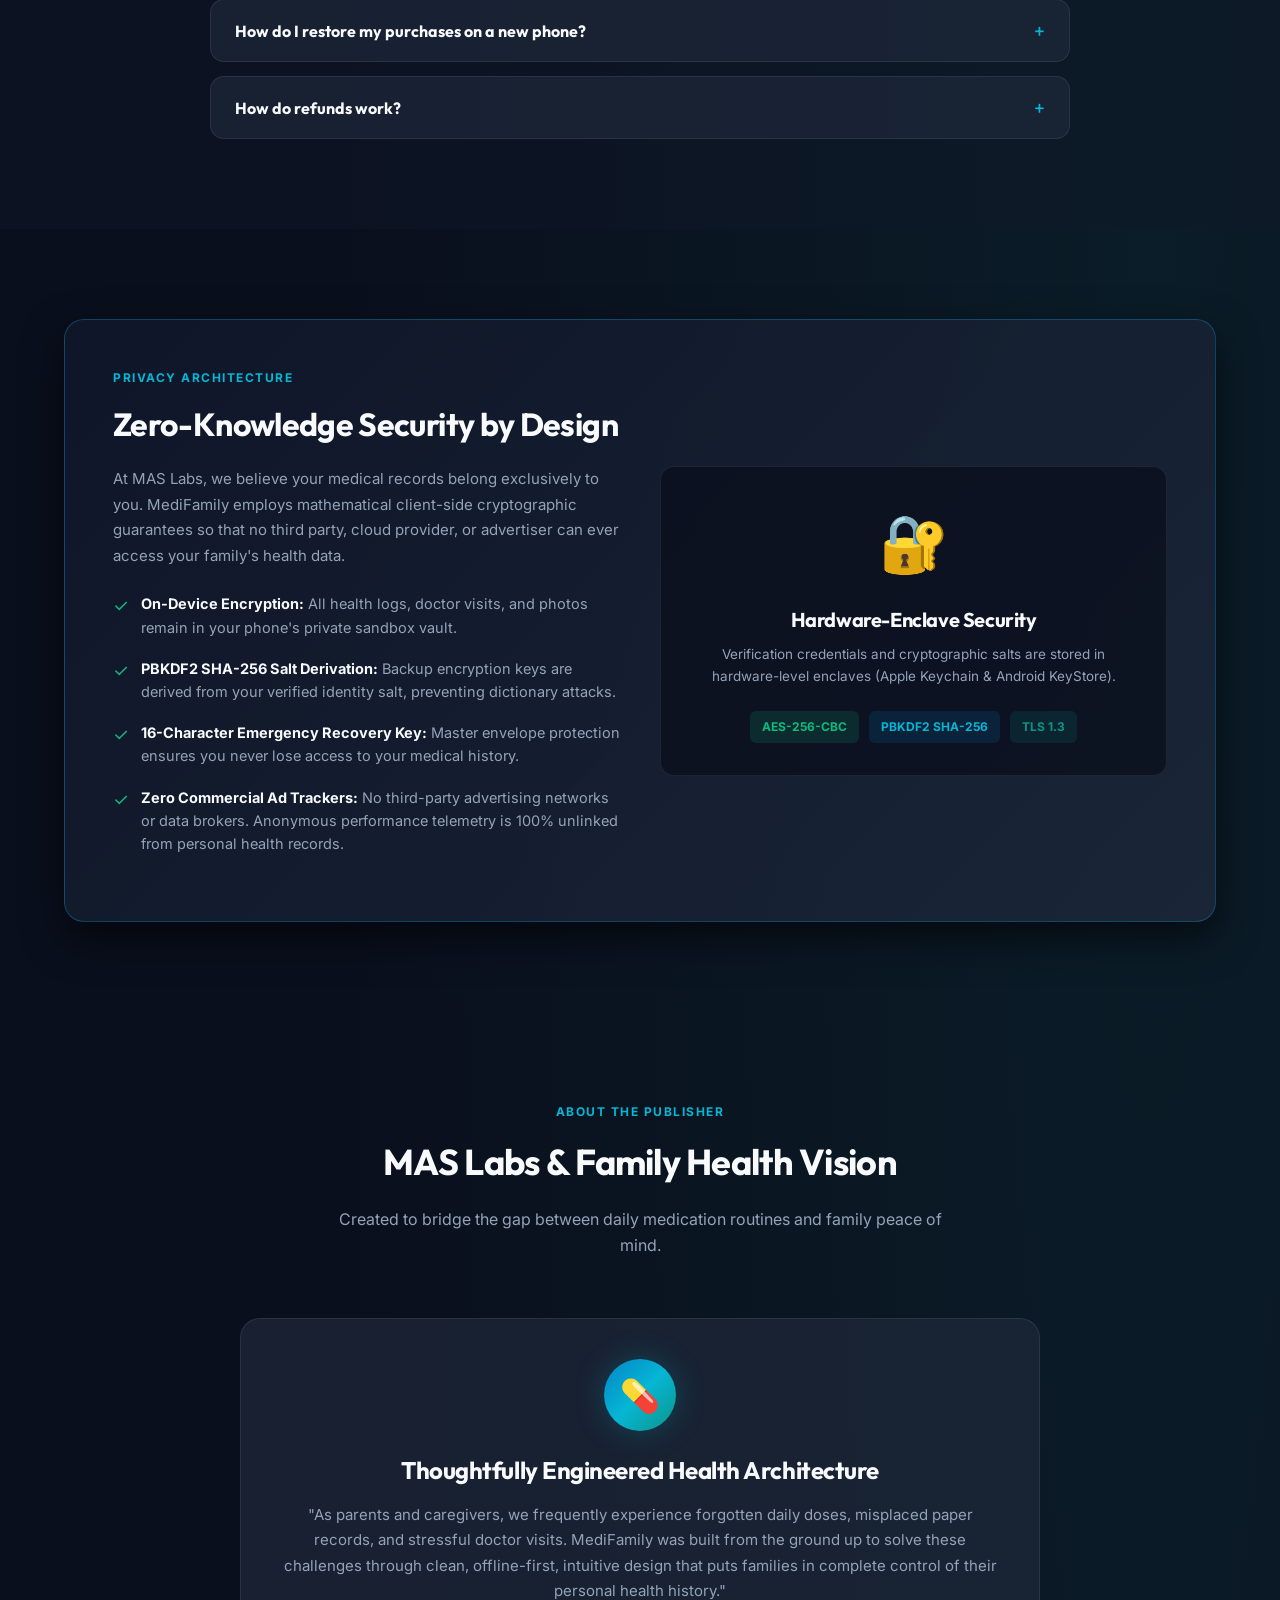
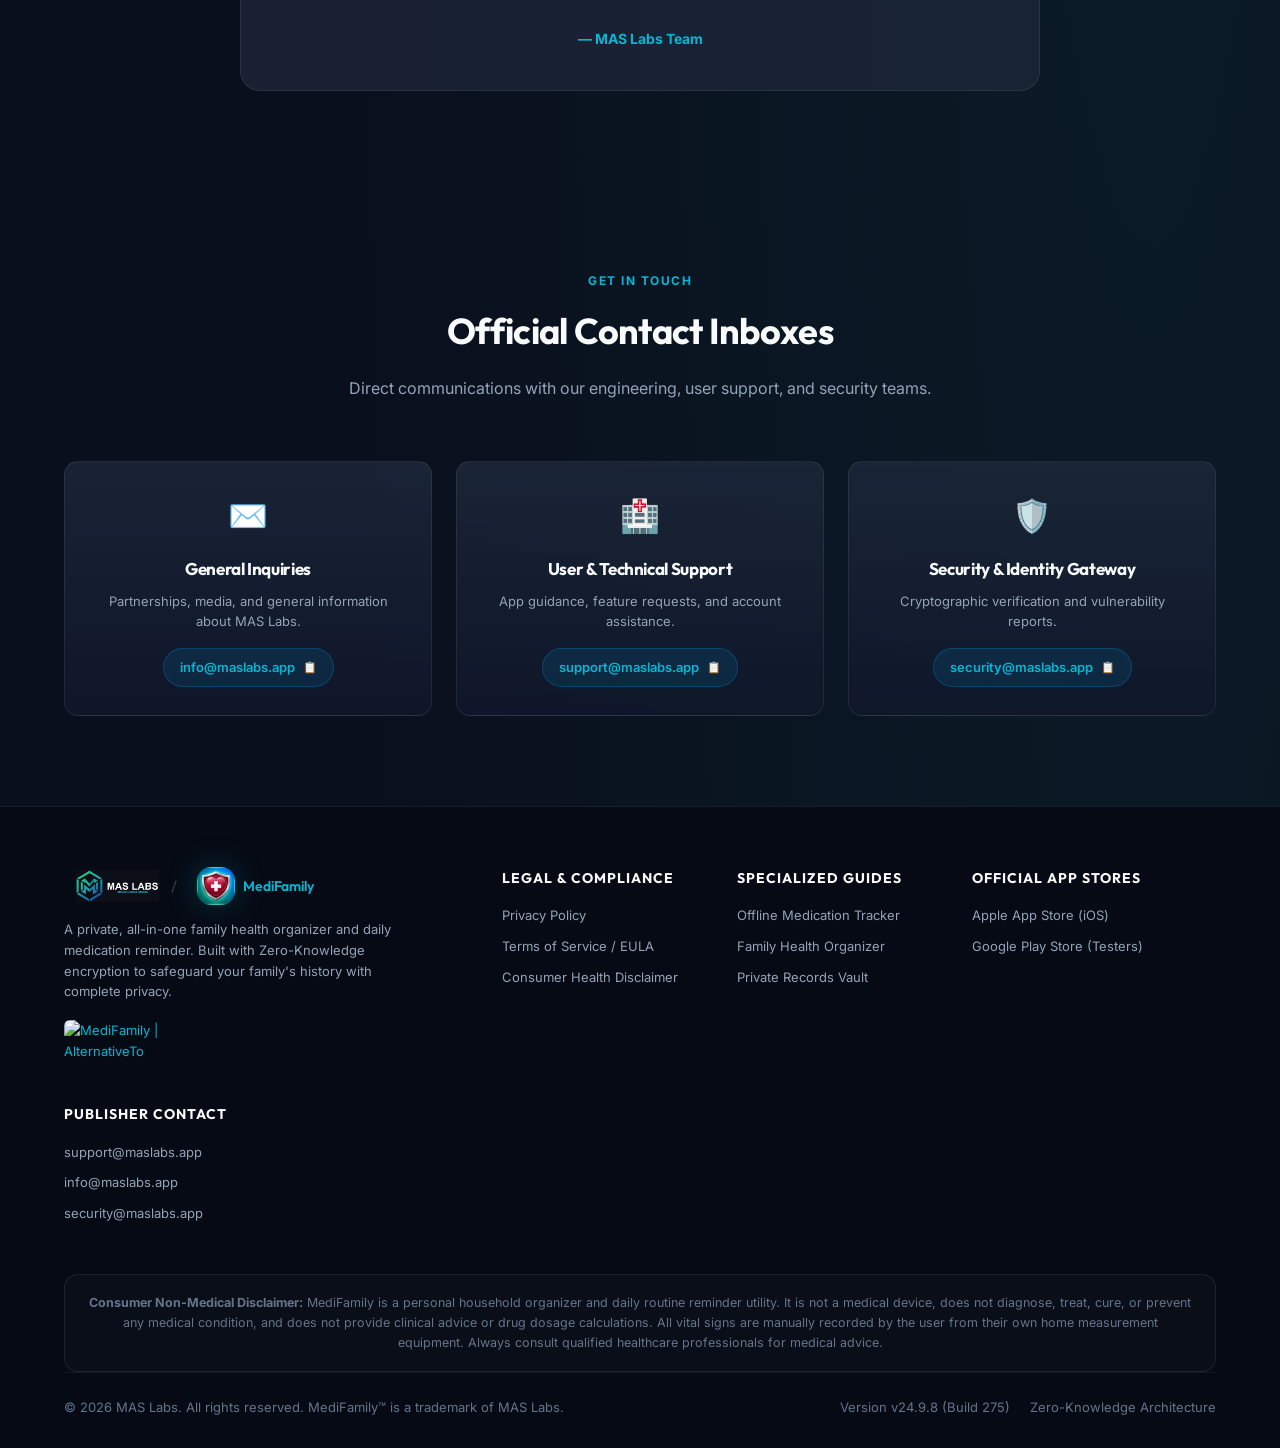
==== commit a0a87eb8: "Wave 1 SEO, CWV asset optimization, 4.8 global App Store reviews scoreboard & 404 page [Saturday, 20" ====
--- a/index.html
+++ b/index.html
@@ -4,9 +4,9 @@
   <meta charset="UTF-8">
   <meta name="viewport" content="width=device-width, initial-scale=1.0">
   <!-- Primary SEO Meta Tags -->
-  <title>MediFamily: Offline Family Health Organizer, Pill Reminder &amp; Vitals Vault | MAS Labs</title>
+  <title>MediFamily: Offline Family Health &amp; Pill Tracker | MAS Labs</title>
   <meta name="description"
-    content="100% offline, AES-256 encrypted family health organizer for iOS and Android. Track daily pill routines, household cabinet stock, WHO child growth charts, and manual vital logs with zero cloud accounts.">
+    content="100% offline, AES-256 encrypted family health organizer &amp; pill reminder. Track routines, FEFO cabinet stock, WHO growth charts &amp; vitals with zero cloud.">
   <meta name="author" content="MAS Labs">
   <meta name="google-site-verification" content="v6Luva7PtxFkxSn0V-TWIgFh5dCDhMzVDHUxCkT-WVs">
   <meta name="keywords" content="MediFamily, MAS Labs, family health organizer, offline pill reminder, medicine cabinet tracker, vitals logbook, child growth percentiles, encrypted medical vault">
@@ -14,6 +14,7 @@
   <link rel="canonical" href="https://maslabs.app/">
   <link rel="alternate" hreflang="en" href="https://maslabs.app/">
   <link rel="alternate" hreflang="x-default" href="https://maslabs.app/">
+  <link rel="alternate" type="text/markdown" href="/llms.txt" title="LLM Product Summary">
 
   <!-- Native iOS Safari Smart App Banner (App ID: 6810080893) -->
   <meta name="apple-itunes-app" content="app-id=6810080893, app-argument=https://maslabs.app/">
@@ -40,17 +41,17 @@
 
   <!-- Favicons & App Icons -->
   <link rel="icon" type="image/svg+xml" href="/favicon.svg">
-  <link rel="icon" type="image/png" sizes="32x32" href="favicon-32x32.png">
-  <link rel="icon" type="image/png" sizes="16x16" href="favicon-16x16.png">
-  <link rel="apple-touch-icon" sizes="180x180" href="apple-touch-icon.png">
-  <link rel="shortcut icon" href="favicon.ico">
+  <link rel="icon" type="image/png" sizes="32x32" href="/favicon-32x32.png">
+  <link rel="icon" type="image/png" sizes="16x16" href="/favicon-16x16.png">
+  <link rel="apple-touch-icon" sizes="180x180" href="/apple-touch-icon.png">
+  <link rel="shortcut icon" href="/favicon.ico">
   
   <!-- Google Fonts -->
   <link rel="preconnect" href="https://fonts.googleapis.com">
   <link rel="preconnect" href="https://fonts.gstatic.com" crossorigin>
   <link href="https://fonts.googleapis.com/css2?family=Inter:wght@300;400;500;600;700&family=Outfit:wght@500;600;700;800&display=swap" rel="stylesheet">
   
-  <link rel="stylesheet" href="styles.css?v=275.13">
+  <link rel="stylesheet" href="/styles.css?v=275.14">
 
   <!-- Schema.org Structured Data (@graph: SoftwareApplication + Organization + WebSite + FAQPage) -->
   <script type="application/ld+json">
@@ -64,8 +65,15 @@
         "url": "https://maslabs.app/",
         "logo": {
           "@type": "ImageObject",
-          "url": "https://maslabs.app/assets/branding/mas_labs_icon_dark.jpg"
+          "url": "https://maslabs.app/assets/branding/mas_labs_icon_dark_512.jpg",
+          "width": 512,
+          "height": 512
         },
+        "sameAs": [
+          "https://apps.apple.com/us/app/medifamily-health-organizer/id6810080893",
+          "https://alternativeto.net/software/medifamily/about/",
+          "https://appraven.net/app/323709854"
+        ],
         "contactPoint": [
           {
             "@type": "ContactPoint",
@@ -98,6 +106,11 @@
           "@id": "https://maslabs.app/#organization"
         },
         "description": "100% offline, AES-256 encrypted personal and family health organizer, daily pill reminder, household cabinet tracker, WHO child growth log, and PDF visit summary utility.",
+        "sameAs": [
+          "https://apps.apple.com/us/app/medifamily-health-organizer/id6810080893",
+          "https://alternativeto.net/software/medifamily/about/",
+          "https://appraven.net/app/323709854"
+        ],
         "featureList": [
           "100% Offline Local Encrypted Database with AES-256 Protection",
           "Multi-Profile Family & Household Routine Organizer",
@@ -108,6 +121,14 @@
           "Zero-Cloud PBKDF2 Encrypted .medifamily Vault Backup",
           "7-Day Free Trial on Pro Annual & One-Time Pro Lifetime Option"
         ],
+        "aggregateRating": {
+          "@type": "AggregateRating",
+          "ratingValue": "4.8",
+          "bestRating": "5",
+          "worstRating": "1",
+          "ratingCount": "9",
+          "reviewCount": "7"
+        },
         "offers": {
           "@type": "AggregateOffer",
           "lowPrice": "0.00",
@@ -181,10 +202,16 @@
   <header class="navbar">
     <div class="container nav-container">
       <a href="/" class="logo" aria-label="MAS Labs / MediFamily Home">
-        <img src="/assets/branding/mas_labs_horizontal_lockup_nav.svg" alt="MAS Labs - Privacy-First Studio" class="nav-brand-lockup" width="99" height="38">
+        <picture class="brand-picture">
+          <source srcset="/assets/branding/mas_labs_horizontal_lockup_nav.webp" type="image/webp">
+          <img src="/assets/branding/mas_labs_horizontal_lockup_nav.png" alt="MAS Labs - Privacy-First Studio" class="nav-brand-lockup" width="99" height="38" decoding="async">
+        </picture>
         <span class="nav-brand-divider">/</span>
         <span class="nav-product-group">
-          <img src="/assets/medifamily-icon-nav.png" alt="MediFamily App Icon" class="nav-app-icon" width="28" height="28">
+          <picture class="brand-picture">
+            <source srcset="/assets/medifamily-icon-nav.webp" type="image/webp">
+            <img src="/assets/medifamily-icon-nav.png" alt="MediFamily App Icon" class="nav-app-icon" width="28" height="28" decoding="async">
+          </picture>
           <span class="nav-product-tag">MediFamily</span>
         </span>
       </a>
@@ -192,12 +219,13 @@
       <ul class="nav-links">
         <li><a href="#features">Features</a></li>
         <li><a href="#comparison">Compare</a></li>
+        <li><a href="#reviews">Reviews</a></li>
         <li><a href="#pricing">Pricing</a></li>
         <li><a href="#faq">FAQ &amp; Billing</a></li>
         <li><a href="#security">Privacy &amp; Security</a></li>
         <li><a href="#about">About</a></li>
-        <li><a href="privacy.html">Privacy Policy</a></li>
-        <li><a href="terms.html">Terms of Use</a></li>
+        <li><a href="/privacy.html">Privacy Policy</a></li>
+        <li><a href="/terms.html">Terms of Use</a></li>
         <li><a href="#heroBetaCard" class="btn-nav-beta" id="navBetaBtn">🧪 Join Early Access</a></li>
         <li><a href="#contact" class="btn-nav">Contact Us</a></li>
       </ul>
@@ -211,7 +239,10 @@
     <section class="hero">
       <div class="container">
         <div class="hero-brand-icon-wrapper">
-          <img src="/assets/medifamily-icon-hero.png" alt="MediFamily Health Organizer App Icon" class="hero-app-icon" width="84" height="84">
+          <picture class="brand-picture">
+            <source srcset="/assets/medifamily-icon-hero.webp" type="image/webp">
+            <img src="/assets/medifamily-icon-hero.png" alt="MediFamily Health Organizer App Icon" class="hero-app-icon" width="84" height="84" fetchpriority="high" decoding="async">
+          </picture>
         </div>
 
         <div class="badge-pill">
@@ -243,7 +274,7 @@
             </div>
           </button>
 
-          <a class="store-btn" id="appStoreLiveBtn" href="https://apps.apple.com/app/id6810080893" target="_blank" rel="noopener noreferrer" aria-label="Download MediFamily on the Apple App Store">
+          <a class="store-btn" id="appStoreLiveBtn" href="https://apps.apple.com/app/id6810080893?pt=128312089&ct=maslabs_web_hero&mt=8" target="_blank" rel="noopener noreferrer" aria-label="Download MediFamily on the Apple App Store">
             <div class="store-btn-icon">
               <svg class="store-svg-icon" viewBox="0 0 170 170" width="26" height="26" fill="currentColor" aria-hidden="true">
                 <path d="M150.37 130.25c-2.45 5.66-5.35 10.87-8.71 15.66-4.58 6.53-8.33 11.05-11.22 13.56-4.48 4.12-9.28 6.23-14.42 6.35-3.69 0-8.14-1.05-13.32-3.18-5.19-2.12-9.97-3.17-14.34-3.17-4.58 0-9.49 1.05-14.75 3.17-5.26 2.13-9.5 3.24-12.74 3.35-4.35.13-9.16-1.9-14.42-6.08-3.69-3.08-7.7-7.92-12.04-14.52-6.53-9.92-11.58-21.2-15.15-33.84-3.57-12.65-5.36-24.62-5.36-35.91 0-14.53 3.65-26.68 10.96-36.46 7.3-9.78 16.54-14.77 27.7-14.99 4.36 0 9.29 1.16 14.79 3.48 5.5 2.32 9.07 3.59 10.72 3.8 2.07-.33 5.76-1.63 11.07-3.9 5.3-2.28 9.94-3.32 13.91-3.14 10.36.54 18.91 4.3 25.66 11.28 6.75 6.98 10.85 15.22 12.3 24.71-11.01 6.64-16.41 15.77-16.19 27.39.22 9.04 3.73 16.71 10.53 23 6.8 6.29 14.88 9.77 24.24 10.43-1.63 5.43-3.73 11.08-6.31 16.94l.01-.01zM119.22 33.39c0-6.19 2.28-12.05 6.84-17.58 4.56-5.54 10.22-9.44 16.98-11.71.43 1.52.65 3.04.65 4.56 0 6.08-2.39 12.04-7.17 17.88-4.78 5.83-10.54 9.68-17.3 11.55v-4.7z"/>
@@ -255,6 +286,17 @@
             </div>
           </a>
         </div>
+
+        <!-- Hero Micro-Trust Pill: Global Apple App Store Rating -->
+        <a href="#reviews" class="hero-rating-pill" aria-label="View Global 4.8 out of 5.0 Apple App Store Ratings across 9 countries">
+          <svg class="hero-rating-apple-icon" viewBox="0 0 170 170" width="15" height="15" fill="currentColor" aria-hidden="true">
+            <path d="M150.37 130.25c-2.45 5.66-5.35 10.87-8.71 15.66-4.58 6.53-8.33 11.05-11.22 13.56-4.48 4.12-9.28 6.23-14.42 6.35-3.69 0-8.14-1.05-13.32-3.18-5.19-2.12-9.97-3.17-14.34-3.17-4.58 0-9.49 1.05-14.75 3.17-5.26 2.13-9.5 3.24-12.74 3.35-4.35.13-9.16-1.9-14.42-6.08-3.69-3.08-7.7-7.92-12.04-14.52-6.53-9.92-11.58-21.2-15.15-33.84-3.57-12.65-5.36-24.62-5.36-35.91 0-14.53 3.65-26.68 10.96-36.46 7.3-9.78 16.54-14.77 27.7-14.99 4.36 0 9.29 1.16 14.79 3.48 5.5 2.32 9.07 3.59 10.72 3.8 2.07-.33 5.76-1.63 11.07-3.9 5.3-2.28 9.94-3.32 13.91-3.14 10.36.54 18.91 4.3 25.66 11.28 6.75 6.98 10.85 15.22 12.3 24.71-11.01 6.64-16.41 15.77-16.19 27.39.22 9.04 3.73 16.71 10.53 23 6.8 6.29 14.88 9.77 24.24 10.43-1.63 5.43-3.73 11.08-6.31 16.94l.01-.01zM119.22 33.39c0-6.19 2.28-12.05 6.84-17.58 4.56-5.54 10.22-9.44 16.98-11.71.43 1.52.65 3.04.65 4.56 0 6.08-2.39 12.04-7.17 17.88-4.78 5.83-10.54 9.68-17.3 11.55v-4.7z"/>
+          </svg>
+          <svg class="hero-rating-star-icon" viewBox="0 0 20 20" width="15" height="15" fill="#f59e0b" aria-hidden="true">
+            <path d="M10 1l2.6 5.3 5.9.8-4.3 4.2 1 5.9L10 14.4 4.8 17.2l1-5.9-4.3-4.2 5.9-.8L10 1z"/>
+          </svg>
+          <span><strong id="heroRatingValue">4.8 / 5.0</strong> Global Apple App Store Rating &bull; <span id="heroRatingSummary">9 Ratings &amp; 7 Written Reviews Across 9 Countries</span> &bull; <span class="hero-rating-cta">Verify Storefronts &rarr;</span></span>
+        </a>
 
         <!-- ========================================================================== -->
         <!-- Early Access & Founding Tester Program Banner                             -->
@@ -812,6 +854,172 @@
       </div>
     </section>
 
+    <!-- Global App Store Reviews & Verified Multi-Country Social Proof -->
+    <section id="reviews" class="section">
+      <div class="container">
+        <div class="section-header">
+          <span class="section-tag">Verified Global Social Proof</span>
+          <h2 class="section-title">Trusted Across 9 Apple App Store Countries</h2>
+          <p class="section-desc">Apple separates App Store ratings by country storefront. Verify MediFamily's unfiltered regional ratings directly on official Apple App Store pages worldwide.</p>
+        </div>
+
+        <div class="reviews-scoreboard">
+          <div class="reviews-scoreboard-header">
+            <div class="reviews-scoreboard-platform">
+              <svg viewBox="0 0 170 170" width="22" height="22" fill="currentColor" aria-hidden="true">
+                <path d="M150.37 130.25c-2.45 5.66-5.35 10.87-8.71 15.66-4.58 6.53-8.33 11.05-11.22 13.56-4.48 4.12-9.28 6.23-14.42 6.35-3.69 0-8.14-1.05-13.32-3.18-5.19-2.12-9.97-3.17-14.34-3.17-4.58 0-9.49 1.05-14.75 3.17-5.26 2.13-9.5 3.24-12.74 3.35-4.35.13-9.16-1.9-14.42-6.08-3.69-3.08-7.7-7.92-12.04-14.52-6.53-9.92-11.58-21.2-15.15-33.84-3.57-12.65-5.36-24.62-5.36-35.91 0-14.53 3.65-26.68 10.96-36.46 7.3-9.78 16.54-14.77 27.7-14.99 4.36 0 9.29 1.16 14.79 3.48 5.5 2.32 9.07 3.59 10.72 3.8 2.07-.33 5.76-1.63 11.07-3.9 5.3-2.28 9.94-3.32 13.91-3.14 10.36.54 18.91 4.3 25.66 11.28 6.75 6.98 10.85 15.22 12.3 24.71-11.01 6.64-16.41 15.77-16.19 27.39.22 9.04 3.73 16.71 10.53 23 6.8 6.29 14.88 9.77 24.24 10.43-1.63 5.43-3.73 11.08-6.31 16.94l.01-.01zM119.22 33.39c0-6.19 2.28-12.05 6.84-17.58 4.56-5.54 10.22-9.44 16.98-11.71.43 1.52.65 3.04.65 4.56 0 6.08-2.39 12.04-7.17 17.88-4.78 5.83-10.54 9.68-17.3 11.55v-4.7z"/>
+              </svg>
+              <span>Apple App Store Global Average</span>
+            </div>
+            <div class="reviews-score-hero">
+              <span class="reviews-score-number" id="reviewsScoreValue">4.8</span><span class="reviews-score-max"> / 5.0</span>
+            </div>
+            <div class="reviews-stars-row" aria-label="Rating: 4.8 out of 5 stars">
+              <svg class="star-icon" viewBox="0 0 20 20" width="20" height="20" fill="#f59e0b" aria-hidden="true"><path d="M10 1l2.6 5.3 5.9.8-4.3 4.2 1 5.9L10 14.4 4.8 17.2l1-5.9-4.3-4.2 5.9-.8L10 1z"/></svg>
+              <svg class="star-icon" viewBox="0 0 20 20" width="20" height="20" fill="#f59e0b" aria-hidden="true"><path d="M10 1l2.6 5.3 5.9.8-4.3 4.2 1 5.9L10 14.4 4.8 17.2l1-5.9-4.3-4.2 5.9-.8L10 1z"/></svg>
+              <svg class="star-icon" viewBox="0 0 20 20" width="20" height="20" fill="#f59e0b" aria-hidden="true"><path d="M10 1l2.6 5.3 5.9.8-4.3 4.2 1 5.9L10 14.4 4.8 17.2l1-5.9-4.3-4.2 5.9-.8L10 1z"/></svg>
+              <svg class="star-icon" viewBox="0 0 20 20" width="20" height="20" fill="#f59e0b" aria-hidden="true"><path d="M10 1l2.6 5.3 5.9.8-4.3 4.2 1 5.9L10 14.4 4.8 17.2l1-5.9-4.3-4.2 5.9-.8L10 1z"/></svg>
+              <svg class="star-icon" viewBox="0 0 20 20" width="20" height="20" fill="#f59e0b" aria-hidden="true"><path d="M10 1l2.6 5.3 5.9.8-4.3 4.2 1 5.9L10 14.4 4.8 17.2l1-5.9-4.3-4.2 5.9-.8L10 1z"/></svg>
+            </div>
+            <p class="reviews-score-meta" id="reviewsScoreboardSummary">Based on 9 verified Apple ID ratings &amp; 7 written reviews across 9 countries</p>
+          </div>
+          <p class="reviews-verification-note">All scores reflect unfiltered ratings submitted by verified Apple ID users on official regional Apple App Store storefronts. Click any country below to inspect its live Apple storefront directly.</p>
+        </div>
+
+        <div class="reviews-country-grid">
+          <a href="https://apps.apple.com/us/app/medifamily-health-organizer/id6810080893" target="_blank" rel="noopener noreferrer" class="country-store-card" aria-label="Verify MediFamily rating in United States App Store">
+            <div class="country-card-header">
+              <span class="country-iso-badge">US</span>
+              <span class="country-name">United States</span>
+            </div>
+            <div class="country-rating-row">
+              <div class="country-score-group">
+                <svg viewBox="0 0 20 20" width="14" height="14" fill="#f59e0b" aria-hidden="true"><path d="M10 1l2.6 5.3 5.9.8-4.3 4.2 1 5.9L10 14.4 4.8 17.2l1-5.9-4.3-4.2 5.9-.8L10 1z"/></svg>
+                <span class="country-score">5.0 / 5.0</span>
+              </div>
+              <span class="country-verify-link">Verify &rarr;</span>
+            </div>
+          </a>
+
+          <a href="https://apps.apple.com/fr/app/medifamily-health-organizer/id6810080893" target="_blank" rel="noopener noreferrer" class="country-store-card" aria-label="Verify MediFamily rating in France App Store">
+            <div class="country-card-header">
+              <span class="country-iso-badge">FR</span>
+              <span class="country-name">France</span>
+            </div>
+            <div class="country-rating-row">
+              <div class="country-score-group">
+                <svg viewBox="0 0 20 20" width="14" height="14" fill="#f59e0b" aria-hidden="true"><path d="M10 1l2.6 5.3 5.9.8-4.3 4.2 1 5.9L10 14.4 4.8 17.2l1-5.9-4.3-4.2 5.9-.8L10 1z"/></svg>
+                <span class="country-score">5.0 / 5.0</span>
+              </div>
+              <span class="country-verify-link">Verify &rarr;</span>
+            </div>
+          </a>
+
+          <a href="https://apps.apple.com/rs/app/medifamily-health-organizer/id6810080893" target="_blank" rel="noopener noreferrer" class="country-store-card" aria-label="Verify MediFamily rating in Serbia App Store">
+            <div class="country-card-header">
+              <span class="country-iso-badge">RS</span>
+              <span class="country-name">Serbia</span>
+            </div>
+            <div class="country-rating-row">
+              <div class="country-score-group">
+                <svg viewBox="0 0 20 20" width="14" height="14" fill="#f59e0b" aria-hidden="true"><path d="M10 1l2.6 5.3 5.9.8-4.3 4.2 1 5.9L10 14.4 4.8 17.2l1-5.9-4.3-4.2 5.9-.8L10 1z"/></svg>
+                <span class="country-score">5.0 / 5.0</span>
+              </div>
+              <span class="country-verify-link">Verify &rarr;</span>
+            </div>
+          </a>
+
+          <a href="https://apps.apple.com/de/app/medifamily-health-organizer/id6810080893" target="_blank" rel="noopener noreferrer" class="country-store-card" aria-label="Verify MediFamily rating in Germany App Store">
+            <div class="country-card-header">
+              <span class="country-iso-badge">DE</span>
+              <span class="country-name">Germany</span>
+            </div>
+            <div class="country-rating-row">
+              <div class="country-score-group">
+                <svg viewBox="0 0 20 20" width="14" height="14" fill="#f59e0b" aria-hidden="true"><path d="M10 1l2.6 5.3 5.9.8-4.3 4.2 1 5.9L10 14.4 4.8 17.2l1-5.9-4.3-4.2 5.9-.8L10 1z"/></svg>
+                <span class="country-score">5.0 / 5.0</span>
+              </div>
+              <span class="country-verify-link">Verify &rarr;</span>
+            </div>
+          </a>
+
+          <a href="https://apps.apple.com/ca/app/medifamily-health-organizer/id6810080893" target="_blank" rel="noopener noreferrer" class="country-store-card" aria-label="Verify MediFamily rating in Canada App Store">
+            <div class="country-card-header">
+              <span class="country-iso-badge">CA</span>
+              <span class="country-name">Canada</span>
+            </div>
+            <div class="country-rating-row">
+              <div class="country-score-group">
+                <svg viewBox="0 0 20 20" width="14" height="14" fill="#f59e0b" aria-hidden="true"><path d="M10 1l2.6 5.3 5.9.8-4.3 4.2 1 5.9L10 14.4 4.8 17.2l1-5.9-4.3-4.2 5.9-.8L10 1z"/></svg>
+                <span class="country-score">5.0 / 5.0</span>
+              </div>
+              <span class="country-verify-link">Verify &rarr;</span>
+            </div>
+          </a>
+
+          <a href="https://apps.apple.com/gr/app/medifamily-health-organizer/id6810080893" target="_blank" rel="noopener noreferrer" class="country-store-card" aria-label="Verify MediFamily rating in Greece App Store">
+            <div class="country-card-header">
+              <span class="country-iso-badge">GR</span>
+              <span class="country-name">Greece</span>
+            </div>
+            <div class="country-rating-row">
+              <div class="country-score-group">
+                <svg viewBox="0 0 20 20" width="14" height="14" fill="#f59e0b" aria-hidden="true"><path d="M10 1l2.6 5.3 5.9.8-4.3 4.2 1 5.9L10 14.4 4.8 17.2l1-5.9-4.3-4.2 5.9-.8L10 1z"/></svg>
+                <span class="country-score">5.0 / 5.0</span>
+              </div>
+              <span class="country-verify-link">Verify &rarr;</span>
+            </div>
+          </a>
+
+          <a href="https://apps.apple.com/ph/app/medifamily-health-organizer/id6810080893" target="_blank" rel="noopener noreferrer" class="country-store-card" aria-label="Verify MediFamily rating in Philippines App Store">
+            <div class="country-card-header">
+              <span class="country-iso-badge">PH</span>
+              <span class="country-name">Philippines</span>
+            </div>
+            <div class="country-rating-row">
+              <div class="country-score-group">
+                <svg viewBox="0 0 20 20" width="14" height="14" fill="#f59e0b" aria-hidden="true"><path d="M10 1l2.6 5.3 5.9.8-4.3 4.2 1 5.9L10 14.4 4.8 17.2l1-5.9-4.3-4.2 5.9-.8L10 1z"/></svg>
+                <span class="country-score">5.0 / 5.0</span>
+              </div>
+              <span class="country-verify-link">Verify &rarr;</span>
+            </div>
+          </a>
+
+          <a href="https://apps.apple.com/in/app/medifamily-health-organizer/id6810080893" target="_blank" rel="noopener noreferrer" class="country-store-card" aria-label="Verify MediFamily rating in India App Store">
+            <div class="country-card-header">
+              <span class="country-iso-badge">IN</span>
+              <span class="country-name">India</span>
+            </div>
+            <div class="country-rating-row">
+              <div class="country-score-group">
+                <svg viewBox="0 0 20 20" width="14" height="14" fill="#f59e0b" aria-hidden="true"><path d="M10 1l2.6 5.3 5.9.8-4.3 4.2 1 5.9L10 14.4 4.8 17.2l1-5.9-4.3-4.2 5.9-.8L10 1z"/></svg>
+                <span class="country-score">5.0 / 5.0</span>
+              </div>
+              <span class="country-verify-link">Verify &rarr;</span>
+            </div>
+          </a>
+
+          <a href="https://apps.apple.com/tw/app/medifamily-health-organizer/id6810080893" target="_blank" rel="noopener noreferrer" class="country-store-card country-card-neutral" aria-label="Verify MediFamily rating in Taiwan App Store">
+            <div class="country-card-header">
+              <span class="country-iso-badge">TW</span>
+              <span class="country-name">Taiwan</span>
+            </div>
+            <div class="country-rating-row">
+              <div class="country-score-group">
+                <svg viewBox="0 0 20 20" width="14" height="14" fill="#f59e0b" aria-hidden="true"><path d="M10 1l2.6 5.3 5.9.8-4.3 4.2 1 5.9L10 14.4 4.8 17.2l1-5.9-4.3-4.2 5.9-.8L10 1z"/></svg>
+                <span class="country-score">3.0 / 5.0</span>
+              </div>
+              <span class="country-verify-link">Verify &rarr;</span>
+            </div>
+          </a>
+        </div>
+
+        <p class="reviews-write-cta">
+          Already organizing your household with MediFamily on iPhone or iPad? <a href="https://apps.apple.com/app/id6810080893?action=write-review" target="_blank" rel="noopener noreferrer">Rate MediFamily on the Apple App Store &rarr;</a>
+        </p>
+      </div>
+    </section>
+
     <!-- Pricing & Plans Section -->
     <section id="pricing" class="section">
       <div class="container">
@@ -1218,7 +1426,7 @@
           <p style="font-size: 12px; color: var(--text-secondary); margin: 0 0 12px 0; line-height: 1.4;">
             No waiting list required for iOS. You can download and install Latest Version directly right now:
           </p>
-          <a href="https://apps.apple.com/app/id6810080893" target="_blank" rel="noopener noreferrer" class="btn-primary" style="padding: 10px 18px; font-size: 13px; text-decoration: none; justify-content: center; display: inline-flex; width: 100%;">
+          <a href="https://apps.apple.com/app/id6810080893?pt=128312089&ct=maslabs_web_beta_card&mt=8" target="_blank" rel="noopener noreferrer" class="btn-primary" style="padding: 10px 18px; font-size: 13px; text-decoration: none; justify-content: center; display: inline-flex; width: 100%;">
             Download on Apple App Store &rarr;
           </a>
         </div>
@@ -1352,7 +1560,7 @@
             MediFamily iOS Version 24.9.8 (Build 275) is officially live and available for download worldwide on the Apple App Store.
           </p>
           <div style="display: flex; flex-direction: column; gap: 8px;">
-            <a href="https://apps.apple.com/app/id6810080893" target="_blank" rel="noopener noreferrer" class="btn-primary" style="padding: 10px 18px; font-size: 13.5px; text-decoration: none; justify-content: center; display: inline-flex;">
+            <a href="https://apps.apple.com/app/id6810080893?pt=128312089&ct=maslabs_web_modal&mt=8" target="_blank" rel="noopener noreferrer" class="btn-primary" style="padding: 10px 18px; font-size: 13.5px; text-decoration: none; justify-content: center; display: inline-flex;">
               Download on Apple App Store &rarr;
             </a>
           </div>
@@ -1375,10 +1583,16 @@
       <div class="footer-grid">
         <div class="footer-col">
           <div class="logo" style="margin-bottom: 14px;">
-            <img src="/assets/branding/mas_labs_horizontal_lockup_nav.svg" alt="MAS Labs" class="footer-brand-lockup" width="84" height="32">
+            <picture class="brand-picture">
+              <source srcset="/assets/branding/mas_labs_horizontal_lockup_nav.webp" type="image/webp">
+              <img src="/assets/branding/mas_labs_horizontal_lockup_nav.png" alt="MAS Labs" class="footer-brand-lockup" width="84" height="32" loading="lazy" decoding="async">
+            </picture>
             <span class="nav-brand-divider" style="font-size: 16px;">/</span>
             <span class="nav-product-group">
-              <img src="/assets/medifamily-icon-nav.png" alt="MediFamily App Icon" class="footer-app-icon" width="24" height="24">
+              <picture class="brand-picture">
+                <source srcset="/assets/medifamily-icon-nav.webp" type="image/webp">
+                <img src="/assets/medifamily-icon-nav.png" alt="MediFamily App Icon" class="footer-app-icon" width="24" height="24" loading="lazy" decoding="async">
+              </picture>
               <span class="nav-product-tag" style="font-size: 14px;">MediFamily</span>
             </span>
           </div>
@@ -1390,6 +1604,7 @@
               <img src="https://alternativeto.net/static/badges/badge-compact-color.svg"
                    alt="MediFamily | AlternativeTo"
                    width="158" height="51"
+                   loading="lazy" decoding="async"
                    style="width: 158px; height: auto; max-width: 100%; border-radius: 6px; display: block;" />
             </a>
           </div>
@@ -1398,9 +1613,9 @@
         <div class="footer-col">
           <h4>Legal & Compliance</h4>
           <ul class="footer-links">
-            <li><a href="privacy.html">Privacy Policy</a></li>
-            <li><a href="terms.html">Terms of Service / EULA</a></li>
-            <li><a href="terms.html#disclaimer">Consumer Health Disclaimer</a></li>
+            <li><a href="/privacy.html">Privacy Policy</a></li>
+            <li><a href="/terms.html">Terms of Service / EULA</a></li>
+            <li><a href="/terms.html#disclaimer">Consumer Health Disclaimer</a></li>
           </ul>
         </div>
 
@@ -1416,7 +1631,7 @@
         <div class="footer-col">
           <h4>Official App Stores</h4>
           <ul class="footer-links">
-            <li><a href="https://apps.apple.com/app/id6810080893" target="_blank" rel="noopener noreferrer">Apple App Store (iOS)</a></li>
+            <li><a href="https://apps.apple.com/app/id6810080893?pt=128312089&ct=maslabs_web_footer&mt=8" target="_blank" rel="noopener noreferrer">Apple App Store (iOS)</a></li>
             <li><a href="#early-access" class="trigger-beta-modal" data-platform="android" aria-label="Join MediFamily Android Google Play Early Access">Google Play Store (Testers)</a></li>
           </ul>
         </div>
@@ -1449,17 +1664,20 @@
   <!-- Mobile Sticky Download Bar (Rule 28/29 Viewport Shield) -->
   <aside class="mobile-sticky-bar" id="mobileStickyBar" aria-label="Quick App Store Download">
     <div class="sticky-bar-content">
-      <img src="assets/nav-logo.png" alt="MediFamily" class="sticky-logo" width="34" height="34">
+      <picture class="brand-picture">
+        <source srcset="/assets/medifamily-icon-nav.webp" type="image/webp">
+        <img src="/assets/medifamily-icon-nav.png" alt="MediFamily App Icon" class="sticky-logo" width="34" height="34" loading="lazy" decoding="async">
+      </picture>
       <div class="sticky-text">
         <span class="sticky-title">MediFamily</span>
-        <span class="sticky-subtitle">Free &bull; 100% Offline</span>
+        <span class="sticky-subtitle">7-Day Free Trial &bull; 100% Offline</span>
       </div>
-      <a href="https://apps.apple.com/app/id6810080893?pt=128312089&ct=maslabs_web_sticky" class="sticky-btn" target="_blank" rel="noopener noreferrer">
+      <a href="https://apps.apple.com/app/id6810080893?pt=128312089&ct=maslabs_web_sticky&mt=8" class="sticky-btn" target="_blank" rel="noopener noreferrer">
         Get on App Store &rarr;
       </a>
     </div>
   </aside>
 
-  <script src="script.js?v=275.8"></script>
+  <script src="/script.js?v=275.9" defer></script>
 </body>
 </html>
--- a/styles.css
+++ b/styles.css
@@ -125,6 +125,10 @@
   flex-shrink: 0;
 }
 
+picture.brand-picture {
+  display: contents;
+}
+
 .logo-icon {
   width: 38px;
   height: 38px;
@@ -1346,14 +1350,14 @@
 /* ==========================================================================
    Responsive Breakpoints
    ========================================================================== */
-@media (max-width: 1280px) {
+@media (max-width: 1380px) {
   .nav-links { gap: 8px; }
   .nav-links a { font-size: 12px; }
   .btn-nav-beta { padding: 5px 10px !important; font-size: 12px !important; }
   .btn-nav { padding: 5px 12px !important; font-size: 12px !important; }
 }
 
-@media (max-width: 1080px) {
+@media (max-width: 1200px) {
   .mobile-menu-btn { display: block; }
   .nav-links {
     display: none;
@@ -2328,7 +2332,314 @@
   background: rgba(0, 229, 255, 0.07);
 }
 
+/* ==========================================================================
+   Hero Rating Micro-Trust Pill
+   ========================================================================== */
+.hero-rating-pill {
+  display: inline-flex;
+  align-items: center;
+  gap: 10px;
+  padding: 8px 18px;
+  background: rgba(15, 23, 42, 0.7);
+  border: 1px solid rgba(245, 158, 11, 0.35);
+  border-radius: var(--radius-full);
+  color: var(--text-primary);
+  font-size: 13px;
+  line-height: 1.4;
+  text-decoration: none;
+  margin: -24px auto 42px auto;
+  transition: var(--transition);
+  box-shadow: 0 4px 16px rgba(0, 0, 0, 0.3);
+  max-width: 100%;
+  flex-wrap: wrap;
+  justify-content: center;
+}
+
+.hero-rating-pill:hover {
+  border-color: var(--accent-amber);
+  background: rgba(30, 41, 59, 0.85);
+  transform: translateY(-2px);
+  box-shadow: 0 6px 20px rgba(245, 158, 11, 0.2);
+  color: var(--text-primary);
+}
+
+.hero-rating-apple-icon {
+  width: 15px;
+  height: 15px;
+  flex-shrink: 0;
+  color: var(--text-primary);
+  display: block;
+}
+
+.hero-rating-star-icon {
+  width: 15px;
+  height: 15px;
+  flex-shrink: 0;
+  display: block;
+}
+
+.hero-rating-pill strong {
+  color: #fbbf24;
+  font-weight: 700;
+}
+
+.hero-rating-cta {
+  color: var(--primary-cyan);
+  font-weight: 600;
+  display: inline-flex;
+  align-items: center;
+  gap: 4px;
+}
+
+.hero-rating-pill:hover .hero-rating-cta {
+  text-decoration: underline;
+}
+
+/* ==========================================================================
+   Global App Store Reviews and Multi-Country Scoreboard
+   ========================================================================== */
+.reviews-scoreboard {
+  max-width: 820px;
+  margin: 0 auto 40px auto;
+  background: var(--gradient-card);
+  border: 1px solid var(--border-glass);
+  border-radius: var(--radius-lg);
+  padding: 36px 32px 28px;
+  text-align: center;
+  box-shadow: var(--shadow-md);
+  position: relative;
+  overflow: hidden;
+}
+
+.reviews-scoreboard::before {
+  content: '';
+  position: absolute;
+  top: 0;
+  left: 0;
+  right: 0;
+  height: 2px;
+  background: linear-gradient(90deg, transparent, var(--accent-amber), transparent);
+}
+
+.reviews-scoreboard-header {
+  display: flex;
+  flex-direction: column;
+  align-items: center;
+  gap: 10px;
+}
+
+.reviews-scoreboard-platform {
+  display: inline-flex;
+  align-items: center;
+  gap: 8px;
+  font-size: 14px;
+  font-weight: 600;
+  color: var(--text-secondary);
+  letter-spacing: 0.2px;
+}
+
+.reviews-scoreboard-platform svg {
+  color: var(--text-primary);
+}
+
+.reviews-score-hero {
+  display: flex;
+  align-items: baseline;
+  justify-content: center;
+  gap: 4px;
+  margin: 4px 0;
+}
+
+.reviews-score-number {
+  font-family: 'Outfit', sans-serif;
+  font-size: 54px;
+  font-weight: 800;
+  color: #fbbf24;
+  line-height: 1;
+  letter-spacing: -0.03em;
+}
+
+.reviews-score-max {
+  font-family: 'Outfit', sans-serif;
+  font-size: 24px;
+  font-weight: 600;
+  color: var(--text-muted);
+}
+
+.reviews-stars-row {
+  display: flex;
+  align-items: center;
+  justify-content: center;
+  gap: 6px;
+  margin: 4px 0 8px;
+}
+
+.reviews-stars-row .star-icon {
+  width: 22px;
+  height: 22px;
+  color: #f59e0b;
+}
+
+.reviews-score-meta {
+  font-size: 14px;
+  color: var(--text-secondary);
+  margin: 0;
+}
+
+.reviews-verification-note {
+  margin-top: 20px;
+  padding-top: 18px;
+  border-top: 1px solid var(--border-glass);
+  font-size: 12.5px;
+  color: var(--text-muted);
+  line-height: 1.6;
+  max-width: 680px;
+  margin-left: auto;
+  margin-right: auto;
+}
+
+.reviews-country-grid {
+  display: grid;
+  grid-template-columns: repeat(auto-fit, minmax(220px, 1fr));
+  gap: 16px;
+  max-width: 1000px;
+  margin: 0 auto 32px auto;
+}
+
+.country-store-card {
+  display: flex;
+  flex-direction: column;
+  justify-content: space-between;
+  background: var(--bg-card);
+  border: 1px solid var(--border-glass);
+  border-radius: var(--radius-md);
+  padding: 16px 18px;
+  text-decoration: none;
+  transition: var(--transition);
+  box-shadow: var(--shadow-sm);
+  gap: 12px;
+}
+
+.country-store-card:hover {
+  border-color: var(--primary-cyan);
+  background: rgba(30, 41, 59, 0.95);
+  transform: translateY(-2px);
+  box-shadow: var(--shadow-md);
+}
+
+.country-card-header {
+  display: flex;
+  align-items: center;
+  gap: 10px;
+}
+
+.country-iso-badge {
+  display: inline-flex;
+  align-items: center;
+  justify-content: center;
+  width: 32px;
+  height: 24px;
+  background: rgba(6, 182, 212, 0.15);
+  border: 1px solid rgba(6, 182, 212, 0.35);
+  border-radius: 6px;
+  font-size: 11px;
+  font-weight: 700;
+  color: var(--primary-cyan);
+  letter-spacing: 0.5px;
+  flex-shrink: 0;
+}
+
+.country-name {
+  font-size: 14px;
+  font-weight: 600;
+  color: var(--text-primary);
+  white-space: nowrap;
+  overflow: hidden;
+  text-overflow: ellipsis;
+}
+
+.country-rating-row {
+  display: flex;
+  align-items: center;
+  justify-content: space-between;
+  gap: 8px;
+}
+
+.country-score-group {
+  display: inline-flex;
+  align-items: center;
+  gap: 6px;
+}
+
+.country-score {
+  font-size: 13.5px;
+  font-weight: 700;
+  color: #fbbf24;
+}
+
+.country-verify-link {
+  font-size: 12px;
+  font-weight: 600;
+  color: var(--primary-cyan);
+  transition: var(--transition);
+}
+
+.country-store-card:hover .country-verify-link {
+  color: var(--primary-blue);
+  transform: translateX(2px);
+}
+
+/* Taiwan (TW) Neutral Storefront Card */
+.country-card-neutral {
+  border-color: rgba(245, 158, 11, 0.25);
+}
+
+.country-card-neutral .country-iso-badge {
+  background: rgba(245, 158, 11, 0.15);
+  border-color: rgba(245, 158, 11, 0.35);
+  color: var(--accent-amber);
+}
+
+.country-card-neutral:hover {
+  border-color: var(--accent-amber);
+}
+
+.reviews-write-cta {
+  text-align: center;
+  font-size: 13.5px;
+  color: var(--text-secondary);
+  margin-top: 16px;
+  line-height: 1.6;
+}
+
+.reviews-write-cta a {
+  color: var(--primary-cyan);
+  font-weight: 600;
+  text-decoration: underline;
+  text-underline-offset: 3px;
+  transition: var(--transition);
+}
+
+.reviews-write-cta a:hover {
+  color: var(--primary-blue);
+}
+
 @media (max-width: 480px) {
+  .reviews-country-grid {
+    grid-template-columns: 1fr;
+  }
+  .reviews-scoreboard {
+    padding: 24px 18px 20px;
+  }
+  .reviews-score-number {
+    font-size: 44px;
+  }
+  .hero-rating-pill {
+    font-size: 12px;
+    padding: 8px 12px;
+    gap: 6px;
+    margin: -16px auto 36px auto;
+  }
   .logo {
     gap: 6px;
   }
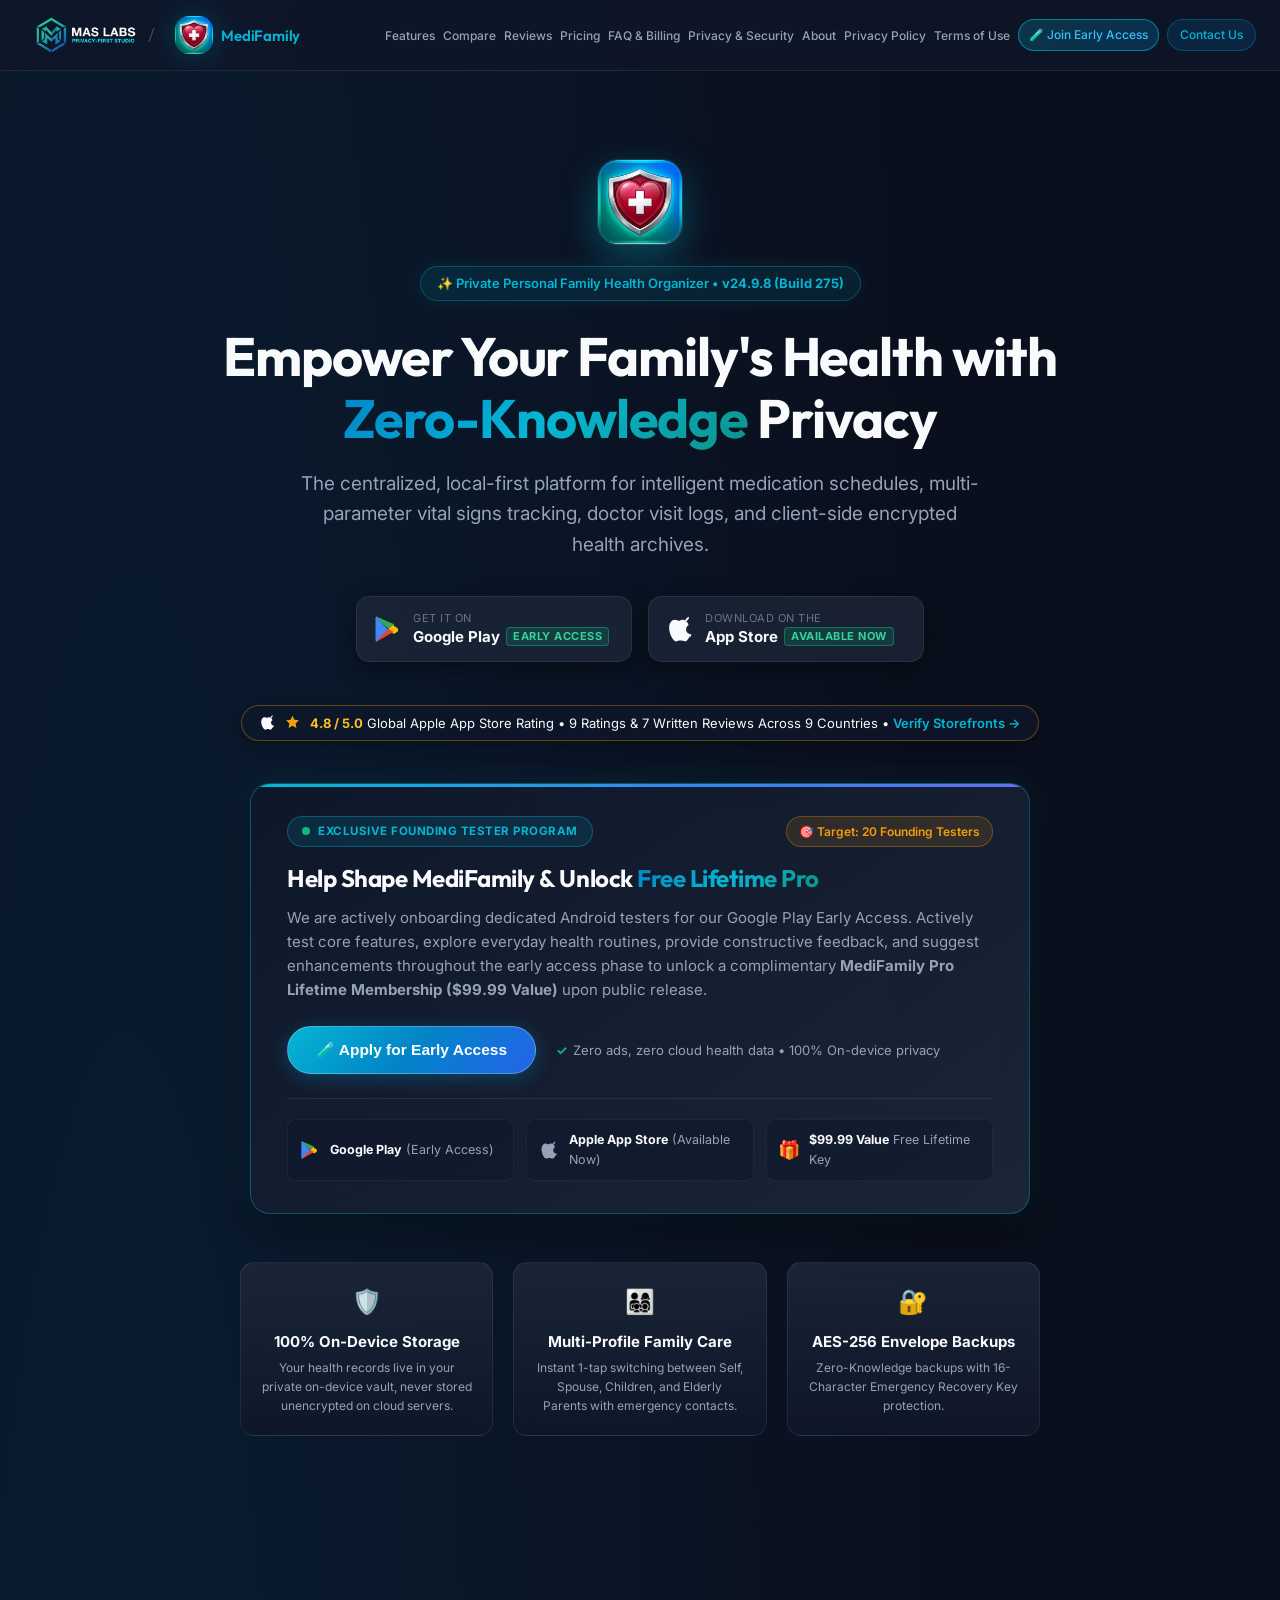
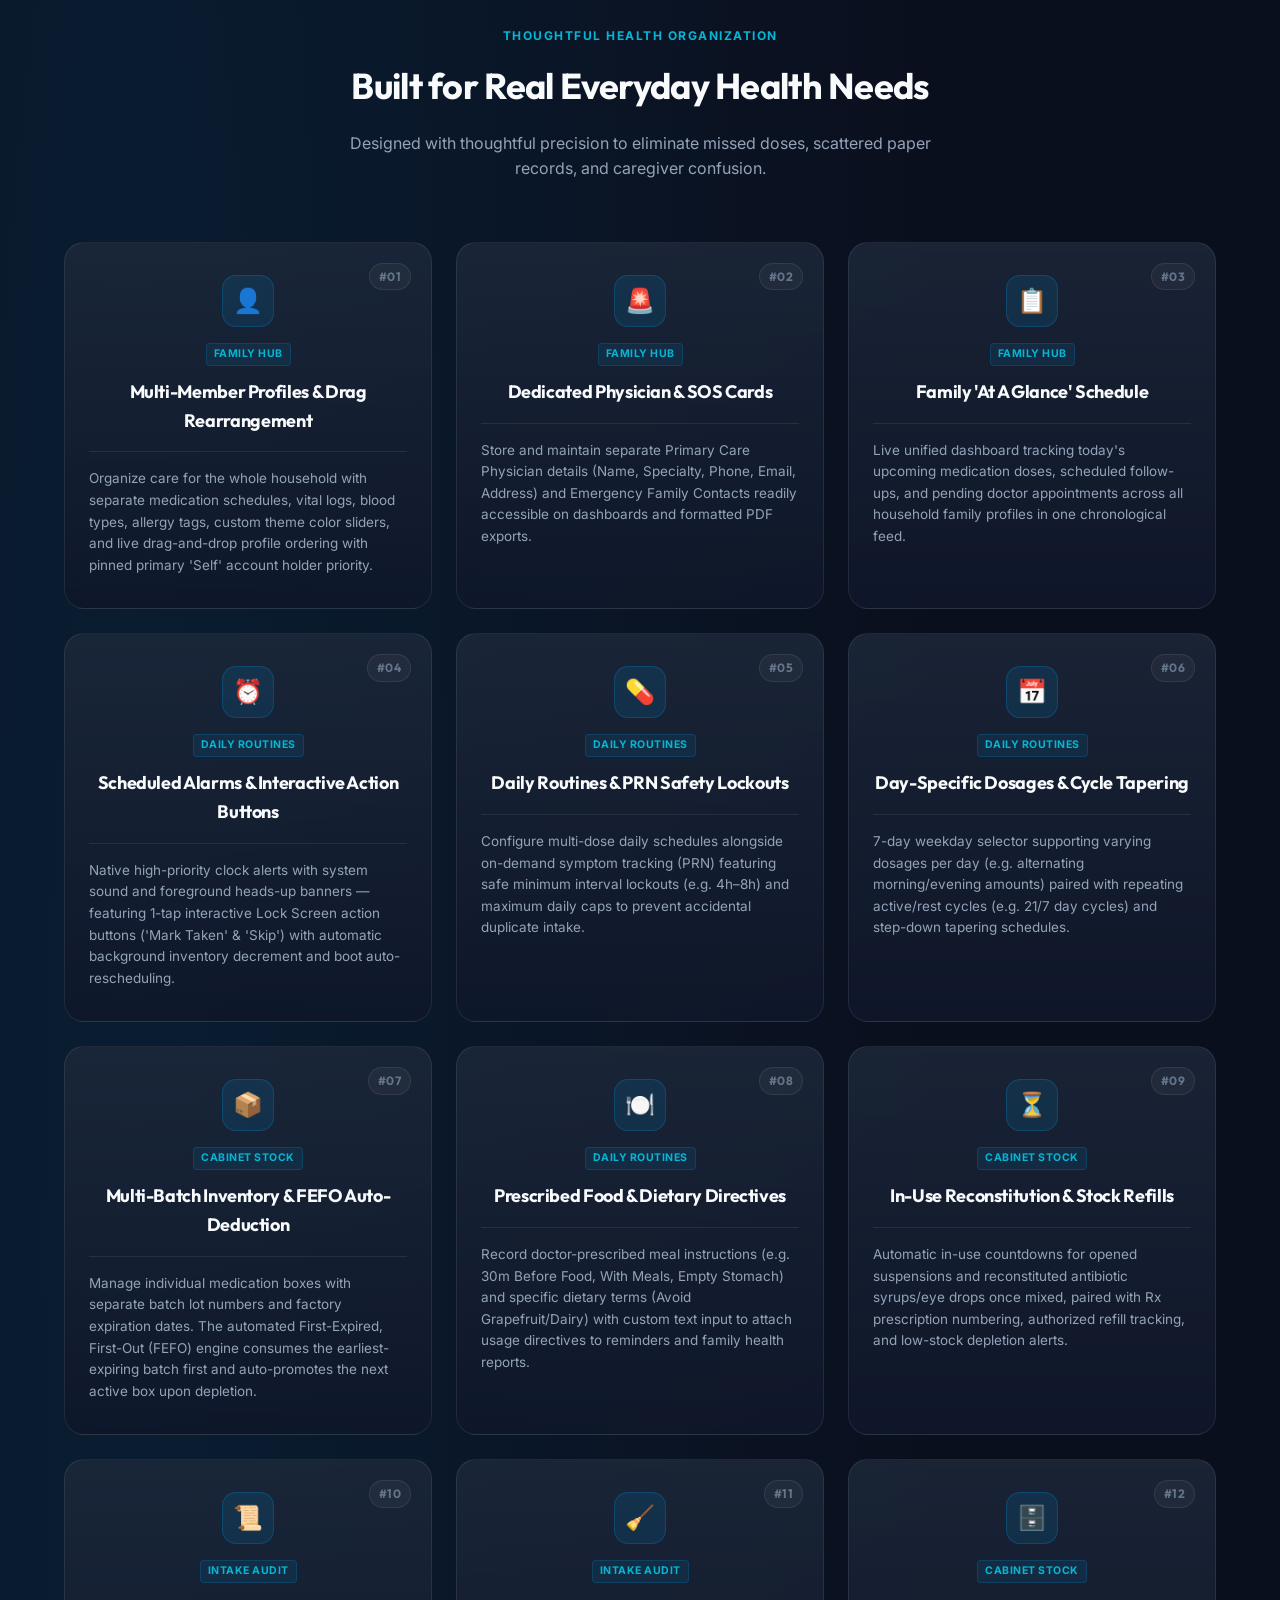
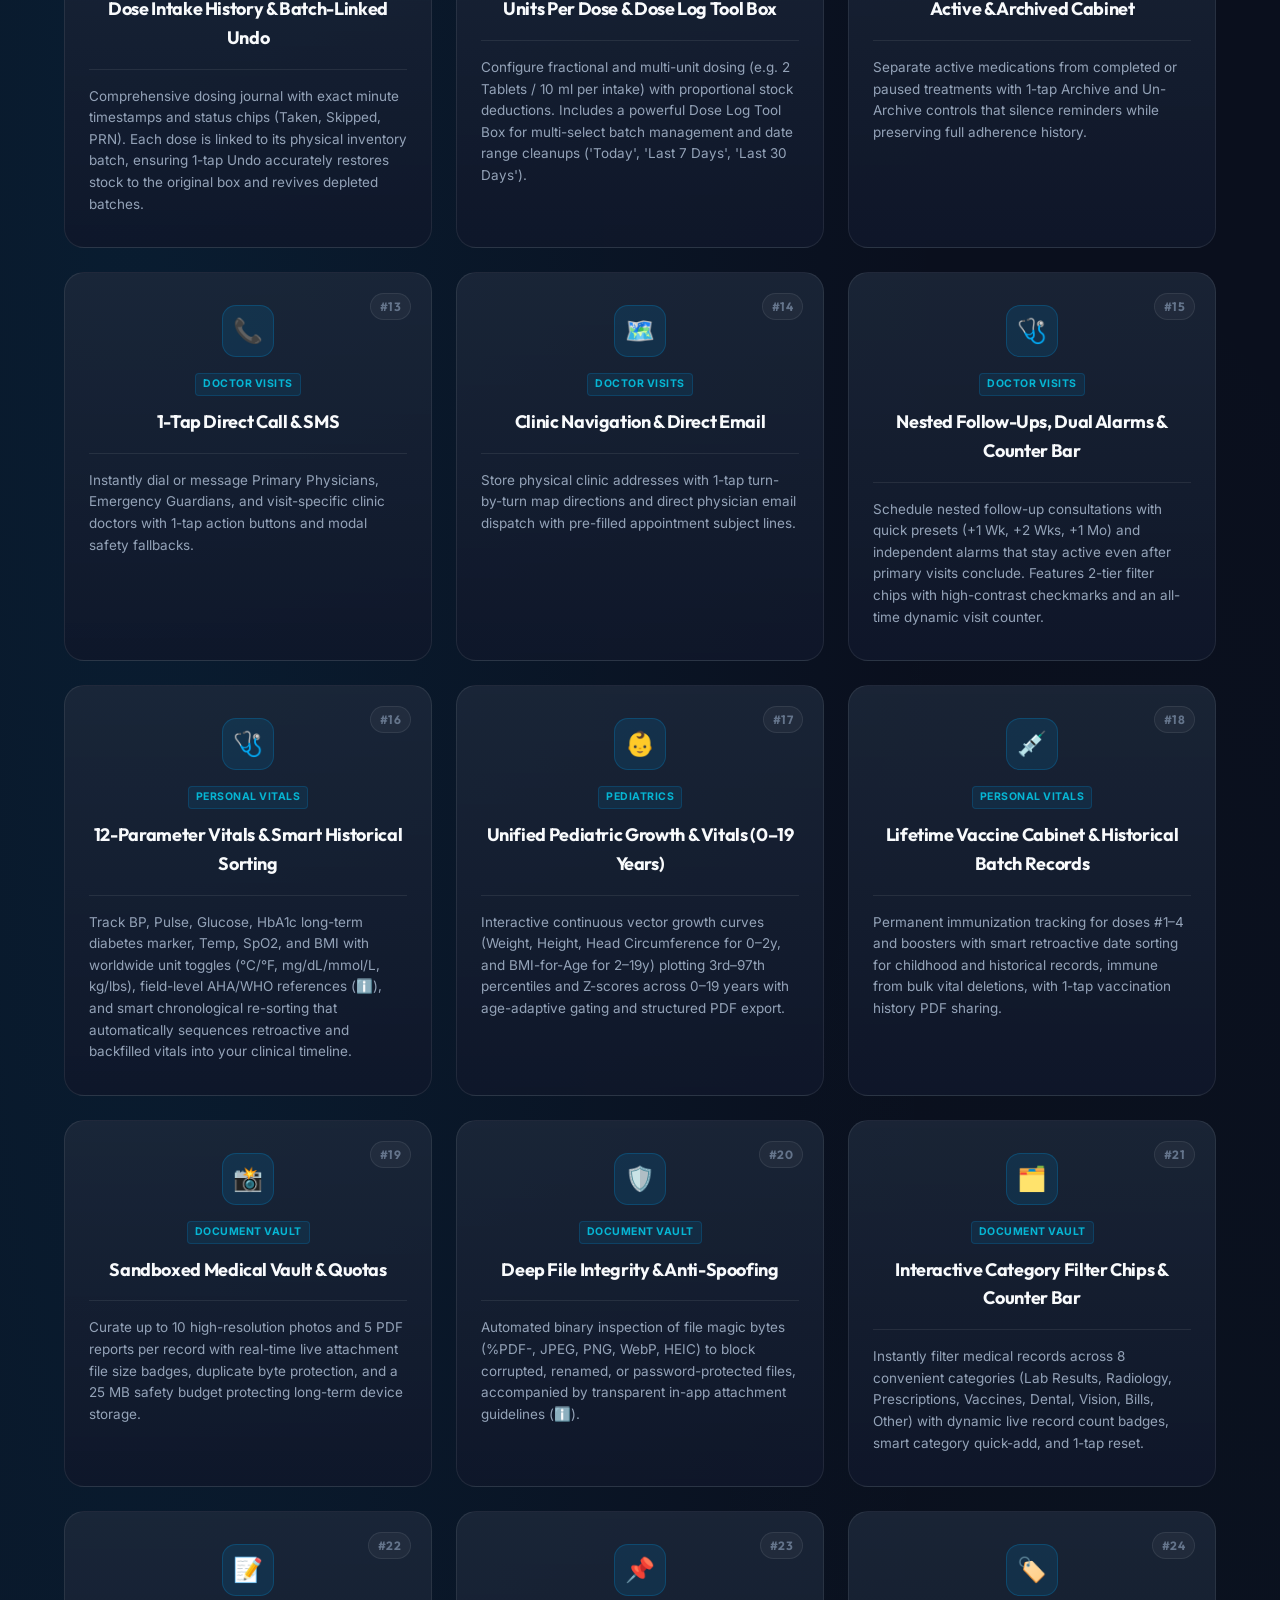
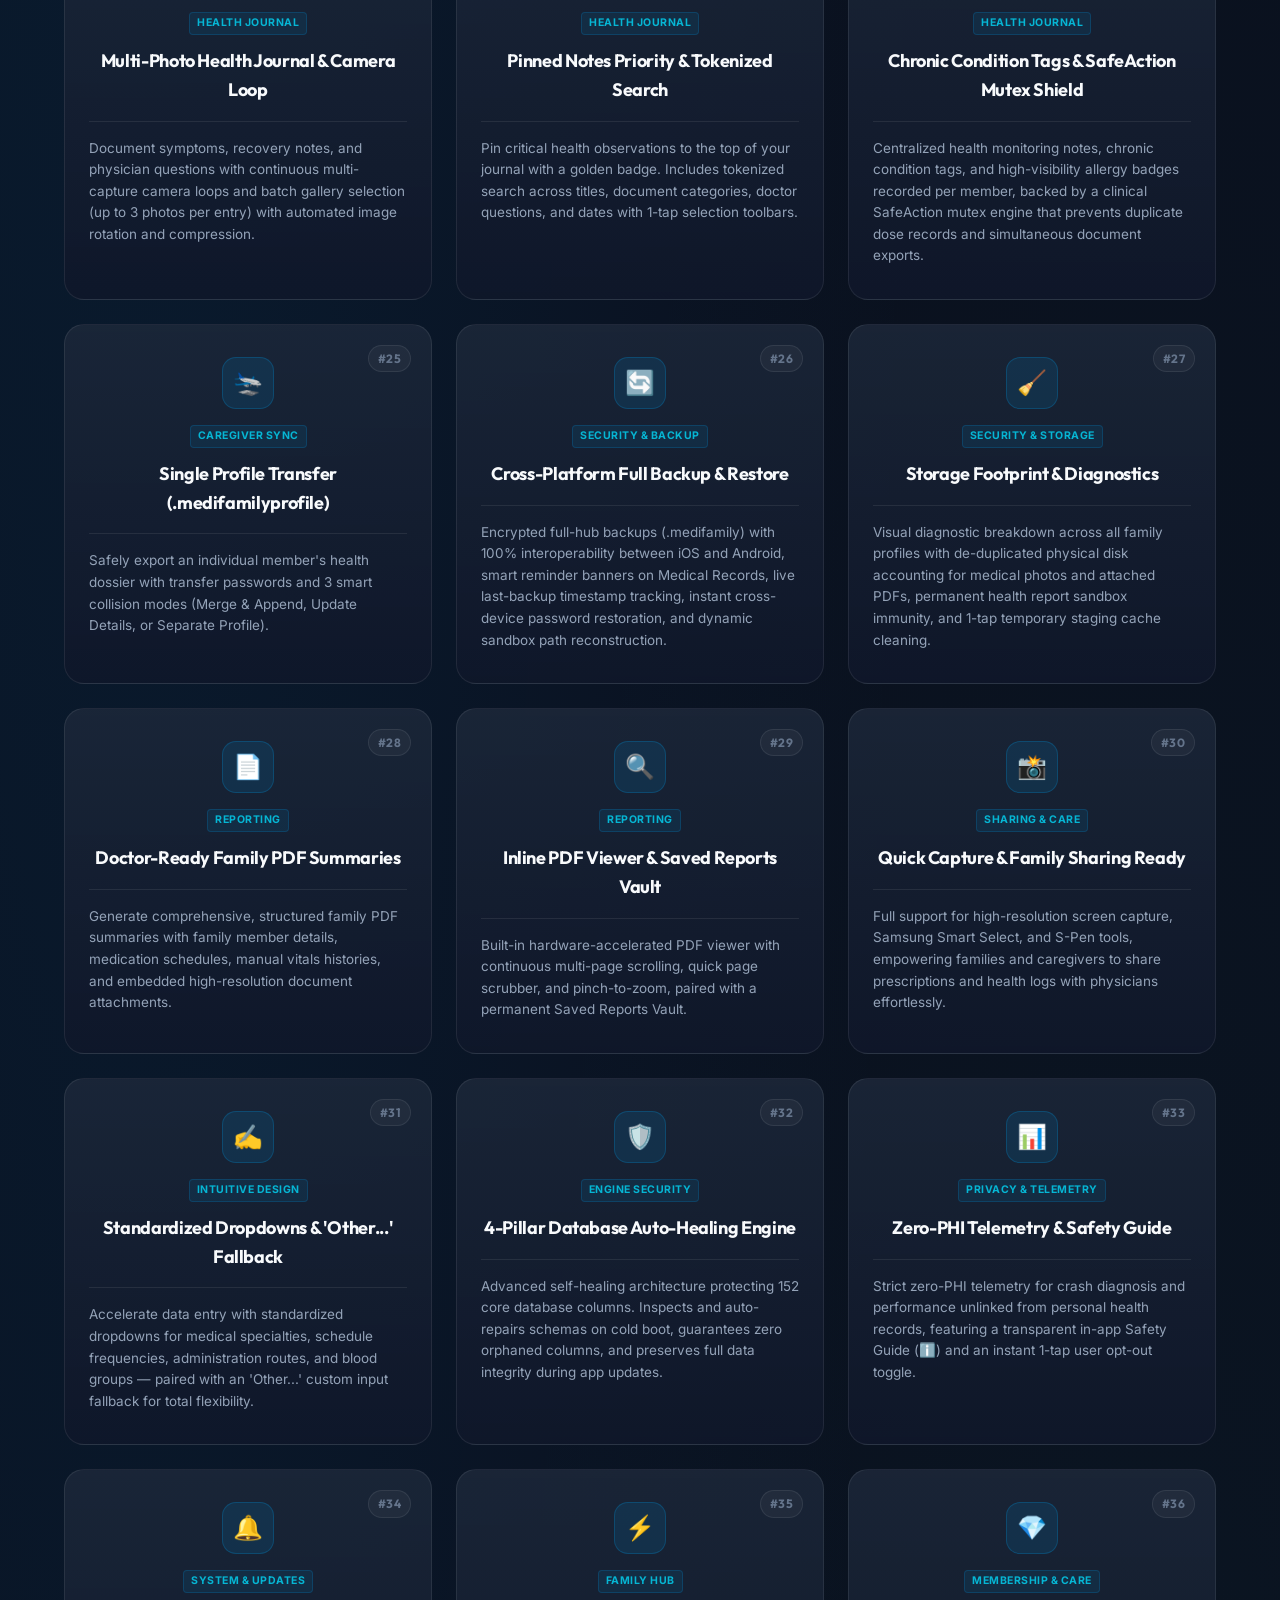
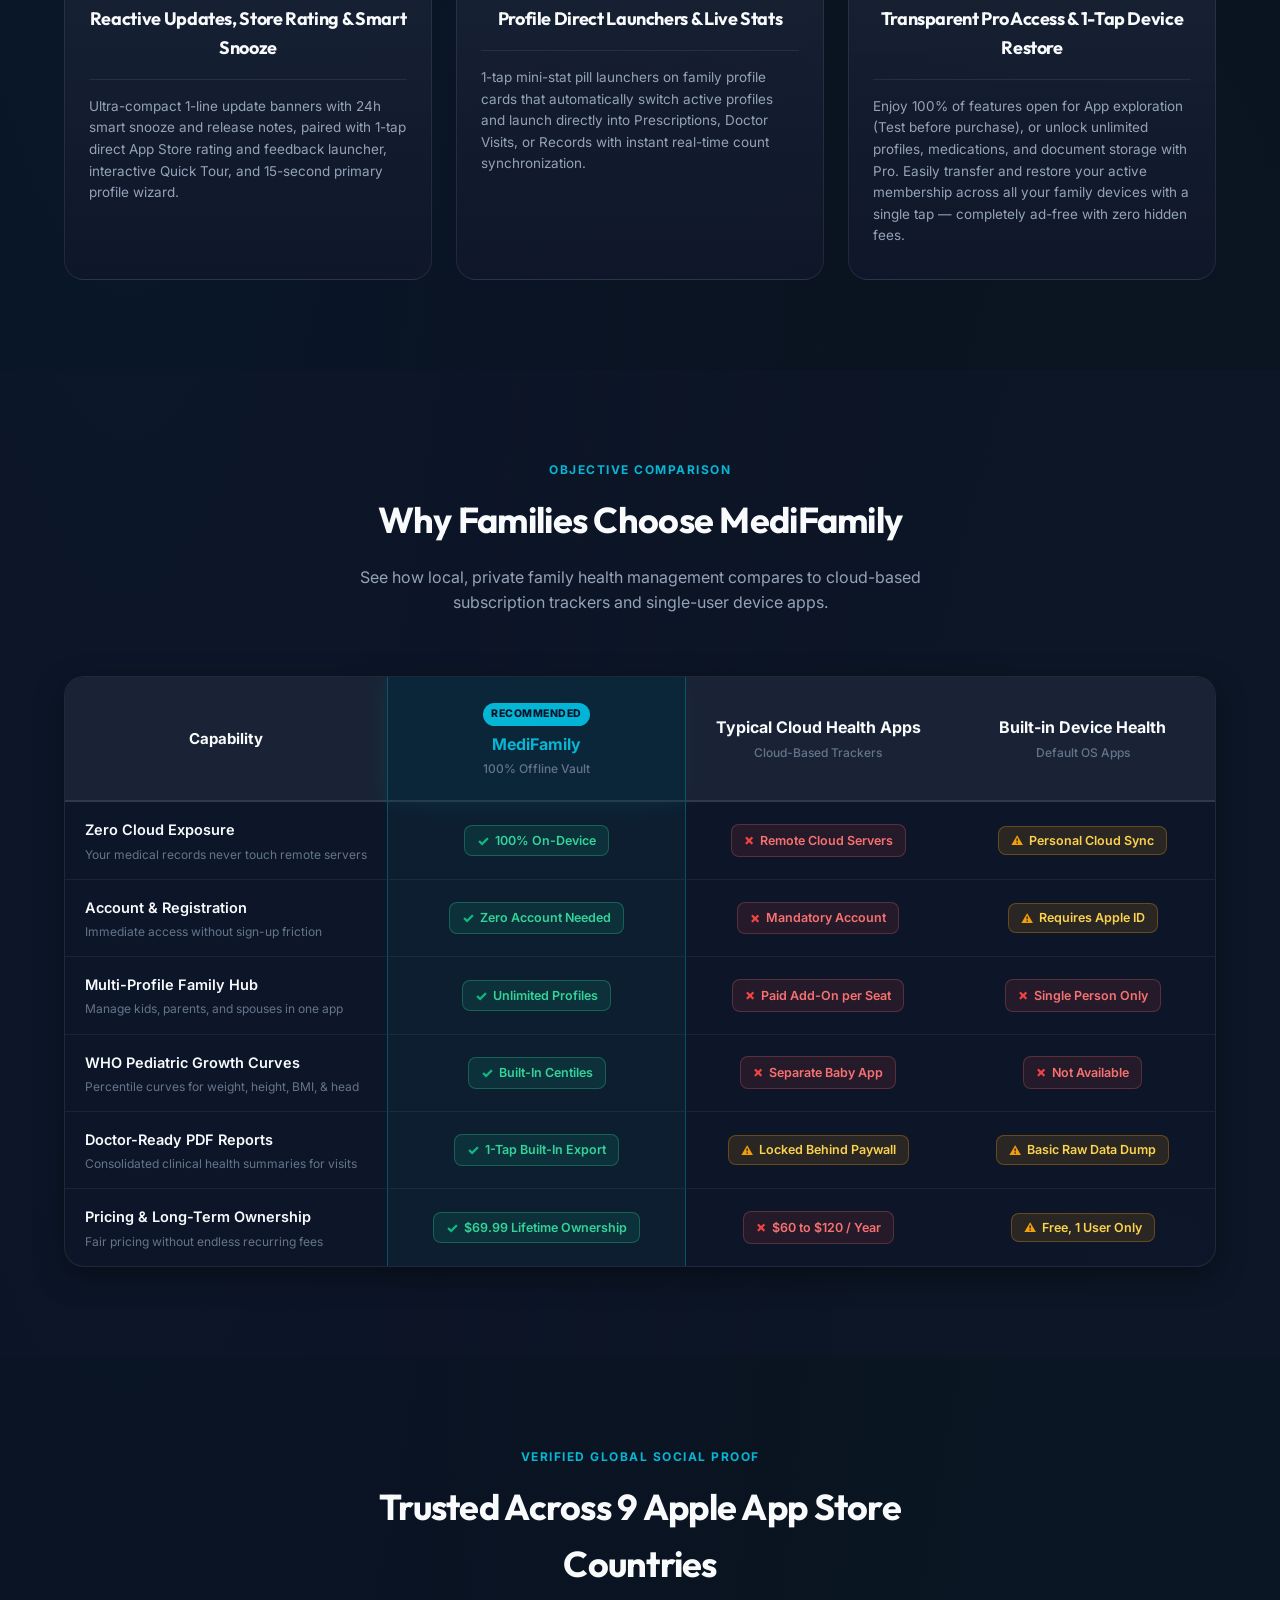
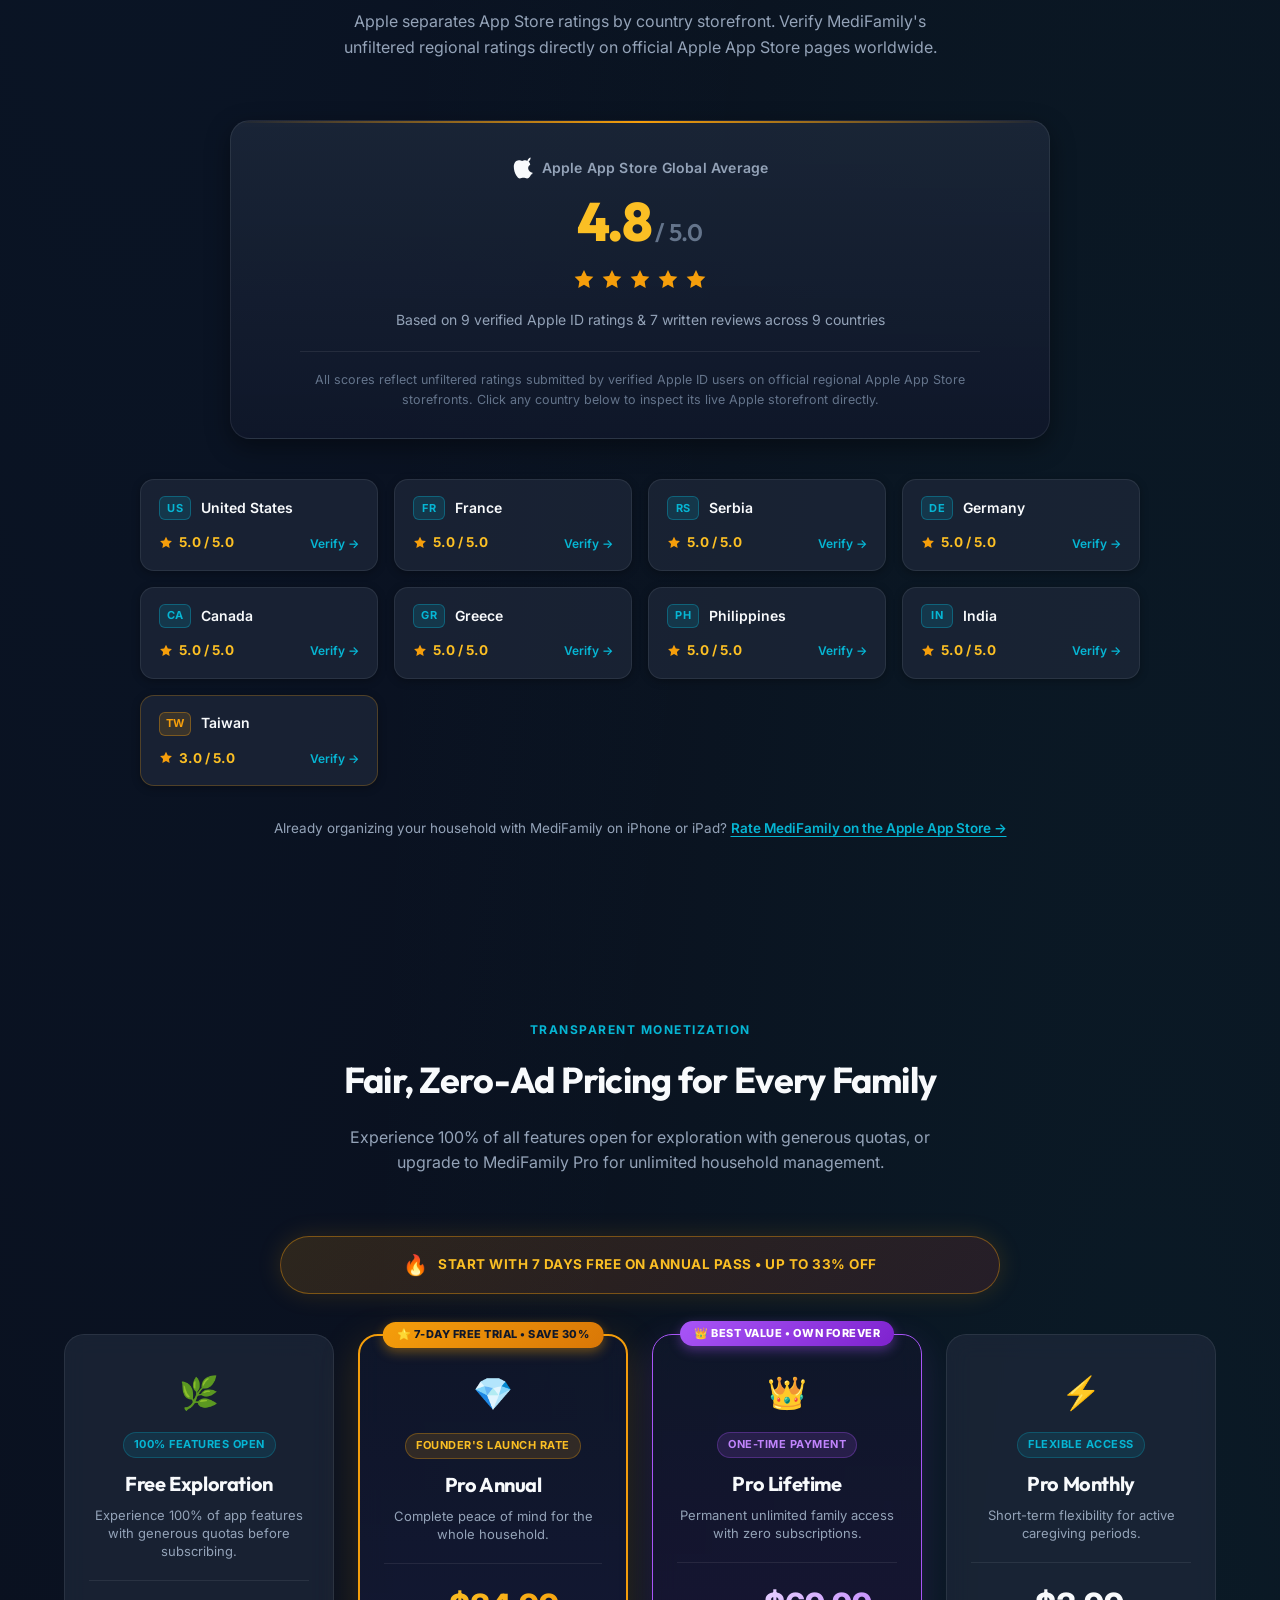
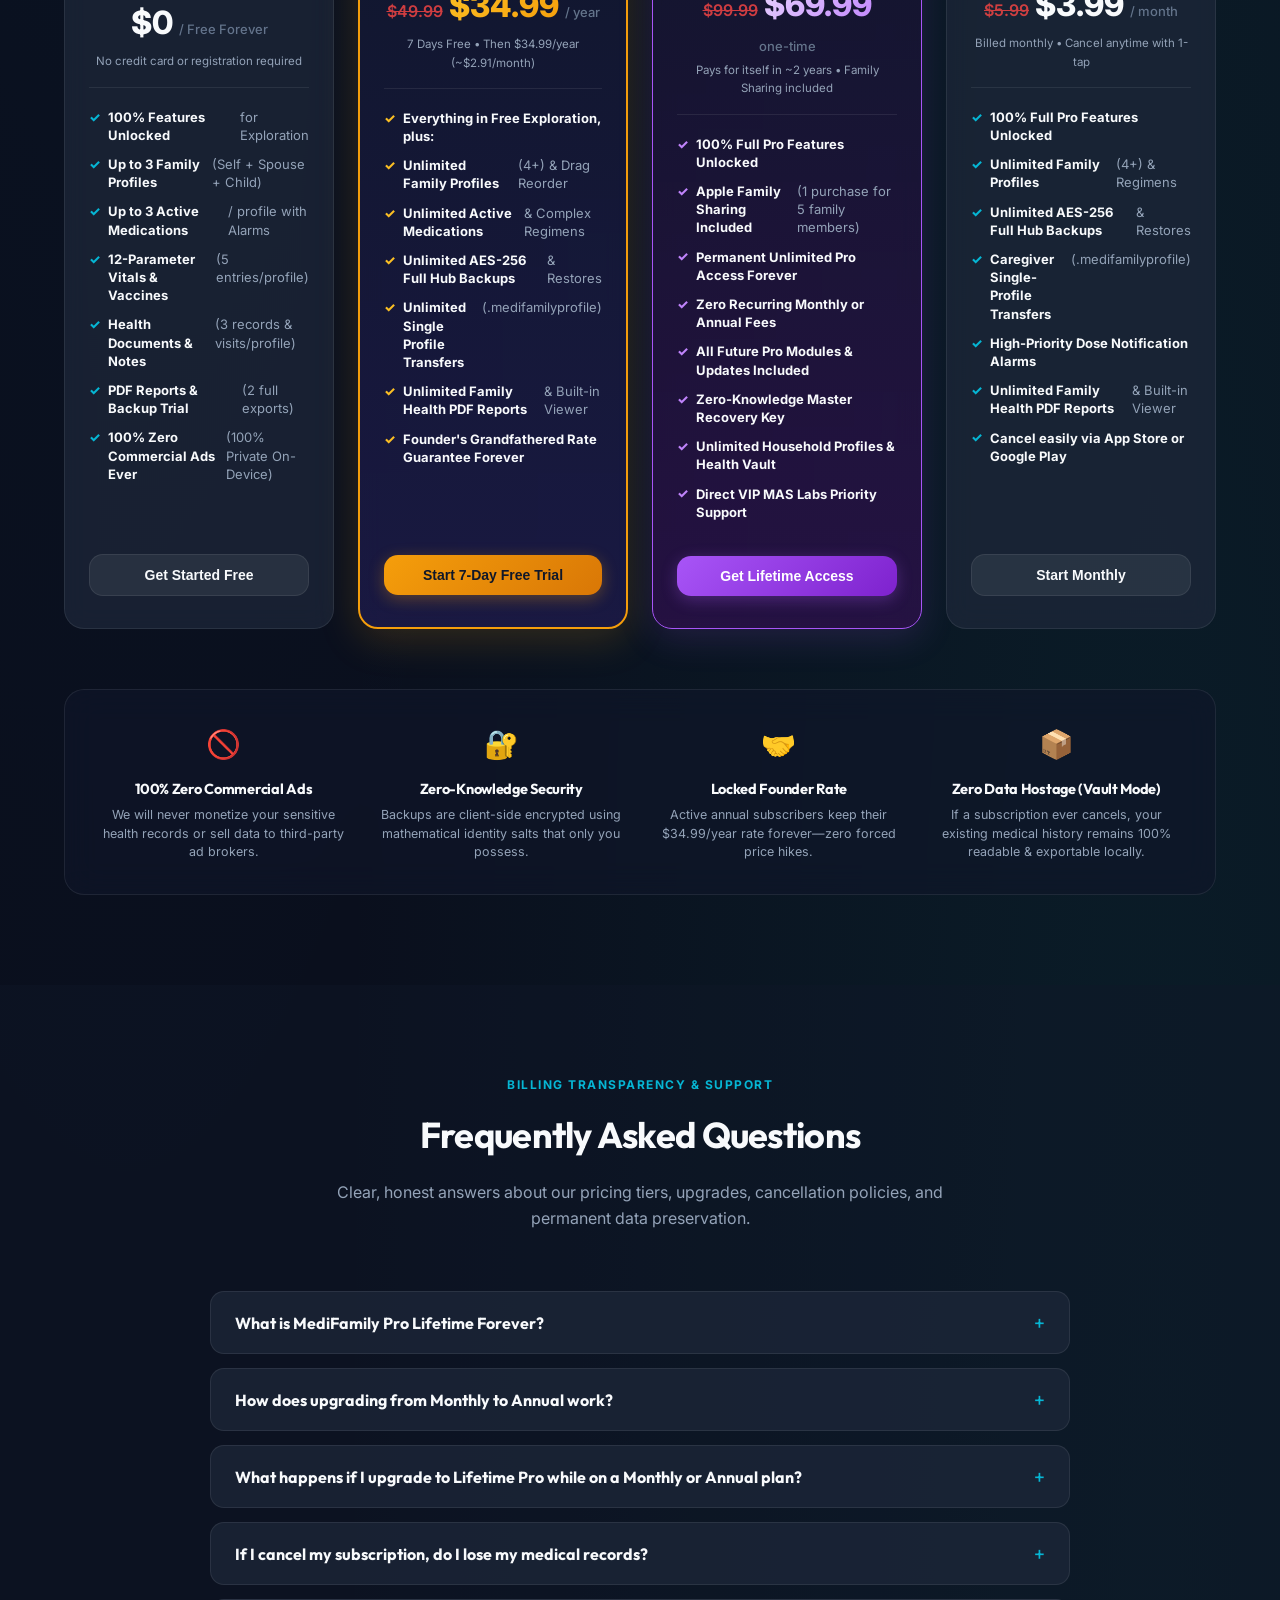
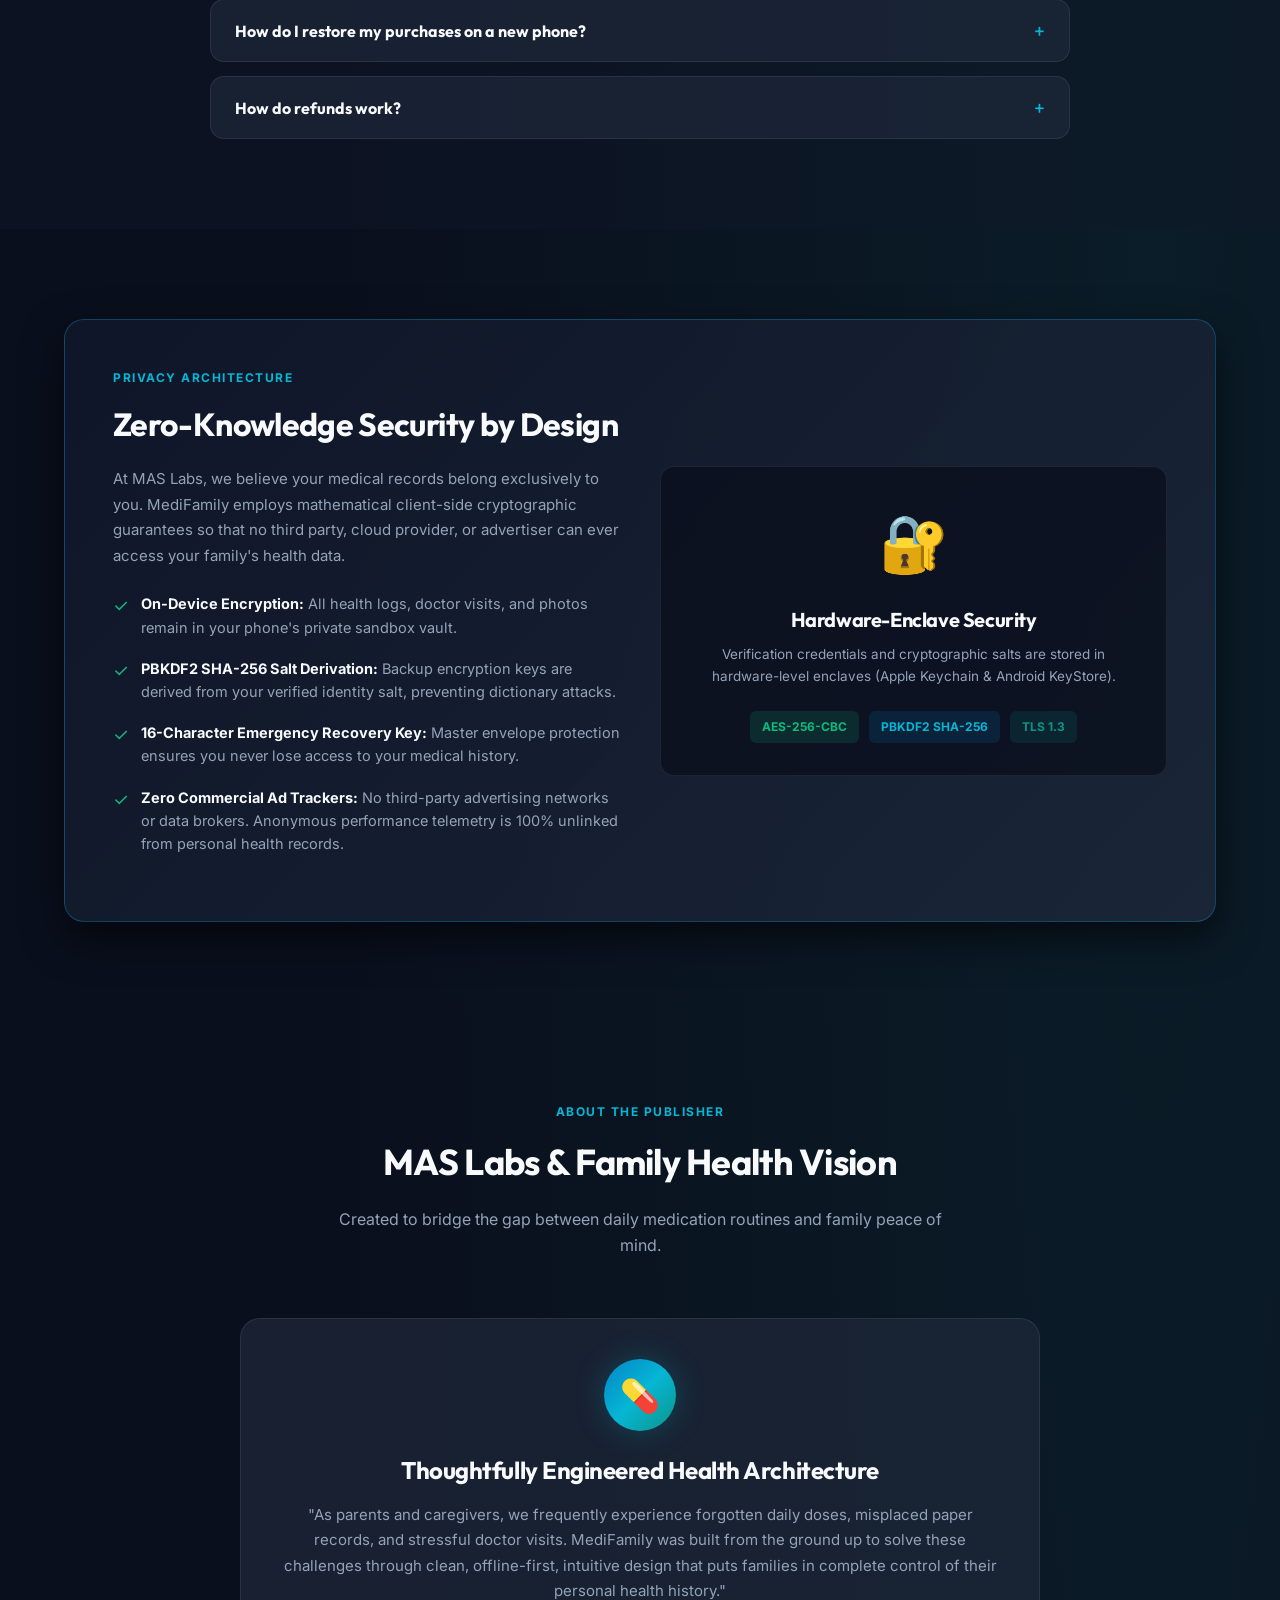
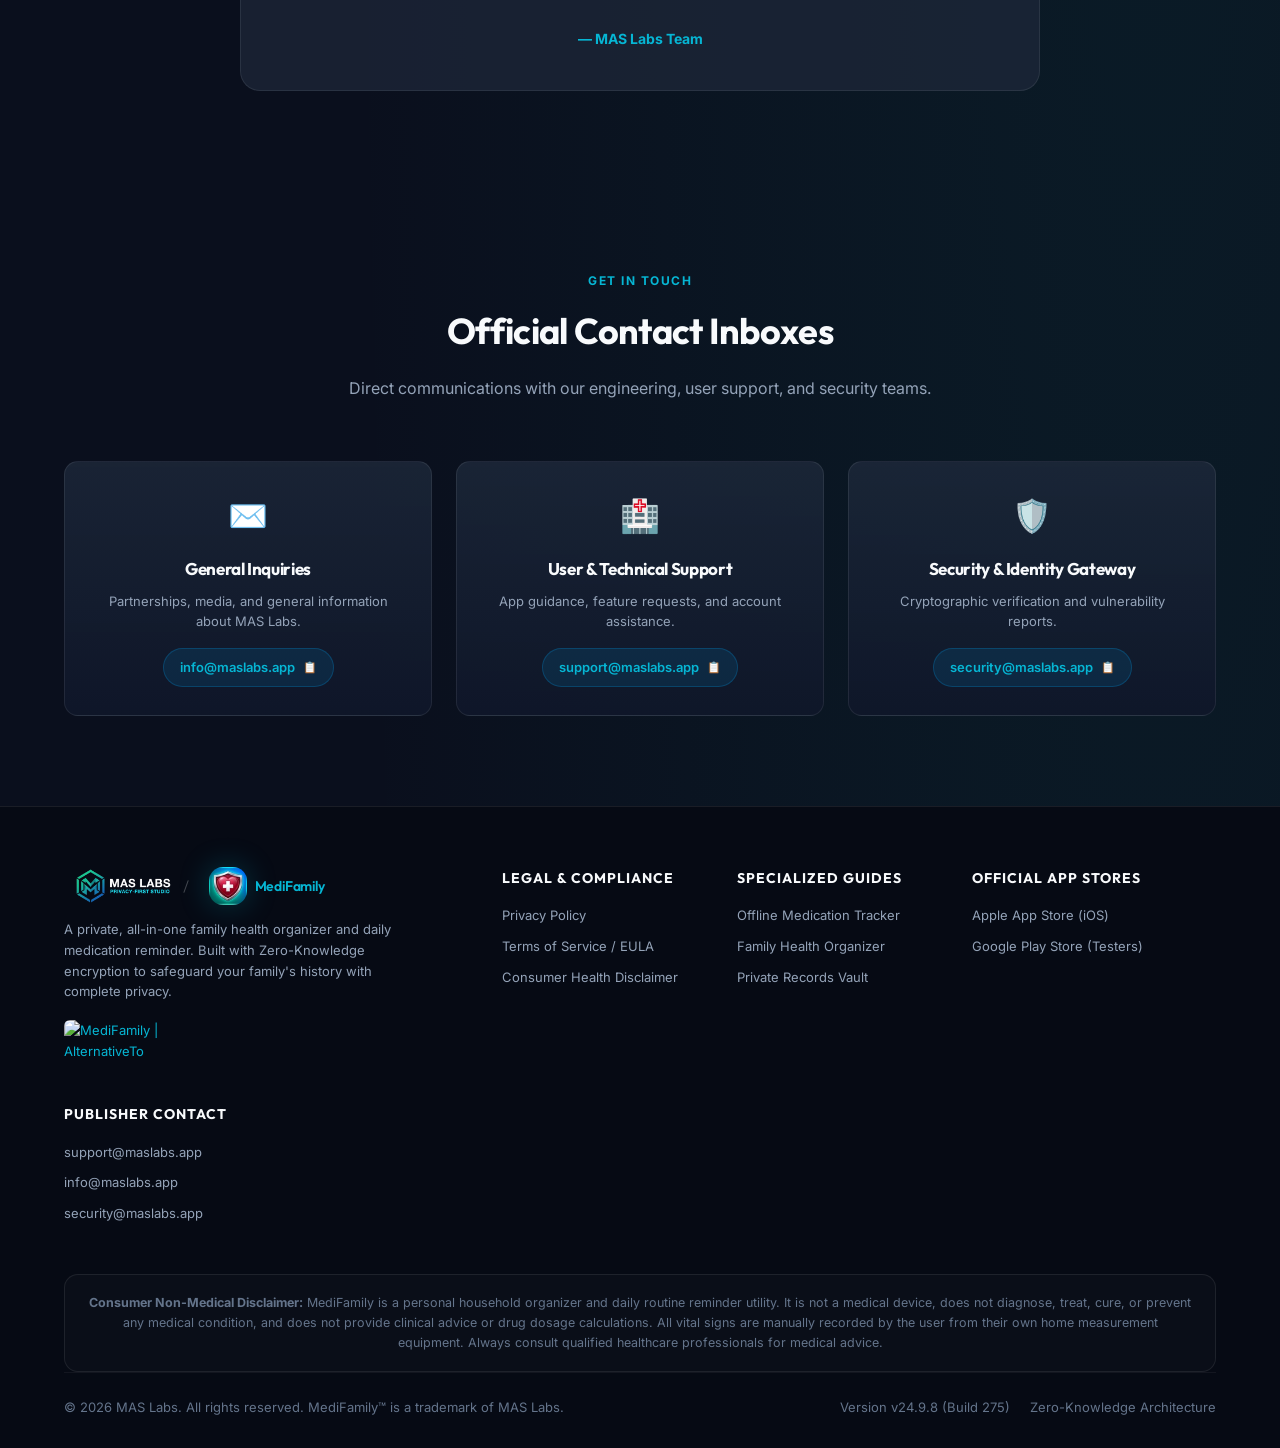
==== commit e28e78b6: "Upgrade MAS Labs brand lockup with high-visibility Privacy-First Studio subtitle & bump to v=275.15 " ====
--- a/index.html
+++ b/index.html
@@ -51,7 +51,7 @@
   <link rel="preconnect" href="https://fonts.gstatic.com" crossorigin>
   <link href="https://fonts.googleapis.com/css2?family=Inter:wght@300;400;500;600;700&family=Outfit:wght@500;600;700;800&display=swap" rel="stylesheet">
   
-  <link rel="stylesheet" href="/styles.css?v=275.14">
+  <link rel="stylesheet" href="/styles.css?v=275.15">
 
   <!-- Schema.org Structured Data (@graph: SoftwareApplication + Organization + WebSite + FAQPage) -->
   <script type="application/ld+json">
@@ -203,8 +203,8 @@
     <div class="container nav-container">
       <a href="/" class="logo" aria-label="MAS Labs / MediFamily Home">
         <picture class="brand-picture">
-          <source srcset="/assets/branding/mas_labs_horizontal_lockup_nav.webp" type="image/webp">
-          <img src="/assets/branding/mas_labs_horizontal_lockup_nav.png" alt="MAS Labs - Privacy-First Studio" class="nav-brand-lockup" width="99" height="38" decoding="async">
+          <source srcset="/assets/branding/mas_labs_horizontal_lockup_nav.webp?v=275.15" type="image/webp">
+          <img src="/assets/branding/mas_labs_horizontal_lockup_nav.png?v=275.15" alt="MAS Labs - Privacy-First Studio" class="nav-brand-lockup" width="111" height="40" decoding="async">
         </picture>
         <span class="nav-brand-divider">/</span>
         <span class="nav-product-group">
@@ -1584,8 +1584,8 @@
         <div class="footer-col">
           <div class="logo" style="margin-bottom: 14px;">
             <picture class="brand-picture">
-              <source srcset="/assets/branding/mas_labs_horizontal_lockup_nav.webp" type="image/webp">
-              <img src="/assets/branding/mas_labs_horizontal_lockup_nav.png" alt="MAS Labs" class="footer-brand-lockup" width="84" height="32" loading="lazy" decoding="async">
+              <source srcset="/assets/branding/mas_labs_horizontal_lockup_nav.webp?v=275.15" type="image/webp">
+              <img src="/assets/branding/mas_labs_horizontal_lockup_nav.png?v=275.15" alt="MAS Labs" class="footer-brand-lockup" width="95" height="34" loading="lazy" decoding="async">
             </picture>
             <span class="nav-brand-divider" style="font-size: 16px;">/</span>
             <span class="nav-product-group">
--- a/styles.css
+++ b/styles.css
@@ -157,9 +157,9 @@
 }
 
 .nav-brand-lockup {
-  height: 38px !important;
+  height: 40px !important;
   width: auto !important;
-  max-width: 120px !important;
+  max-width: 128px !important;
   min-width: unset !important;
   min-height: unset !important;
   border-radius: 0 !important;
@@ -241,9 +241,9 @@
 }
 
 .footer-brand-lockup {
-  height: 32px !important;
+  height: 34px !important;
   width: auto !important;
-  max-width: 100px !important;
+  max-width: 108px !important;
   min-width: unset !important;
   min-height: unset !important;
   border-radius: 0 !important;
@@ -1351,6 +1351,7 @@
    Responsive Breakpoints
    ========================================================================== */
 @media (max-width: 1380px) {
+  .nav-brand-lockup { height: 36px !important; max-width: 112px !important; }
   .nav-links { gap: 8px; }
   .nav-links a { font-size: 12px; }
   .btn-nav-beta { padding: 5px 10px !important; font-size: 12px !important; }
@@ -2644,8 +2645,8 @@
     gap: 6px;
   }
   .nav-brand-lockup {
-    height: 28px !important;
-    max-width: 85px !important;
+    height: 30px !important;
+    max-width: 92px !important;
   }
   .nav-product-group {
     gap: 6px;
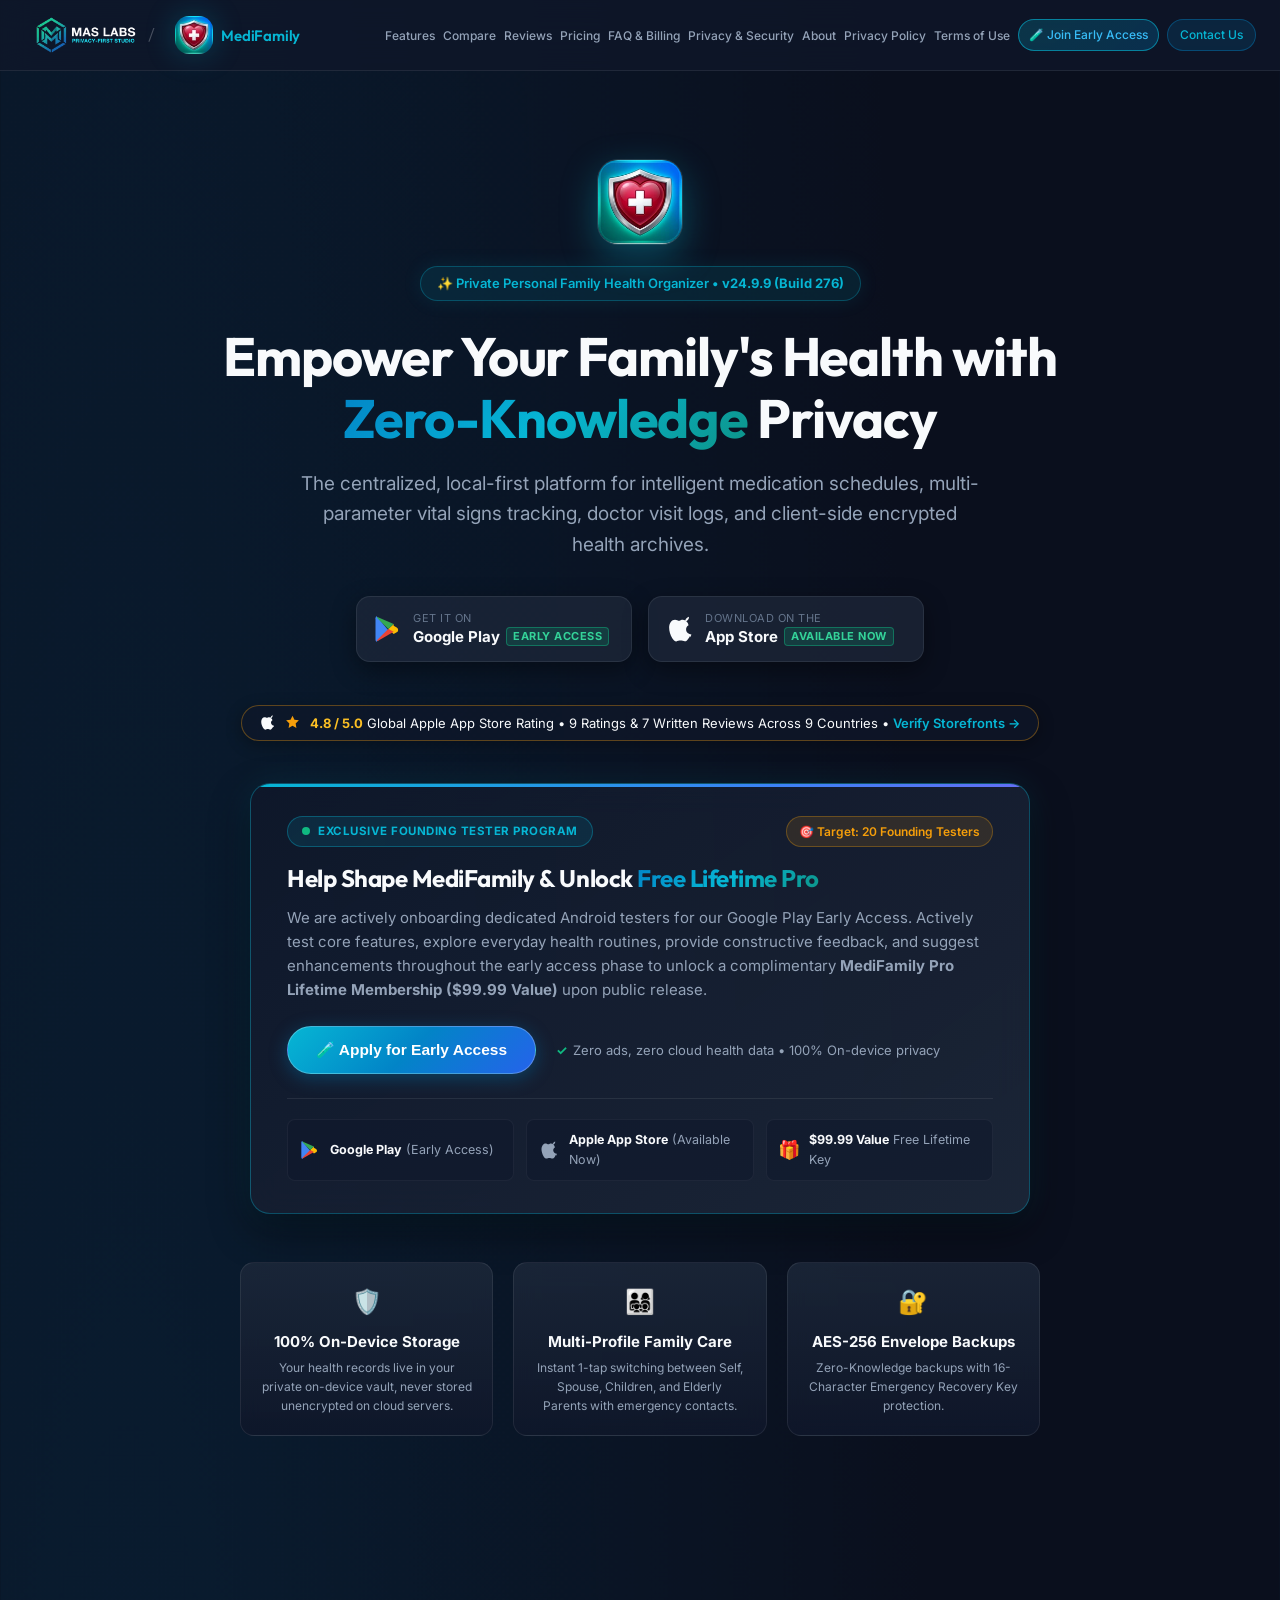
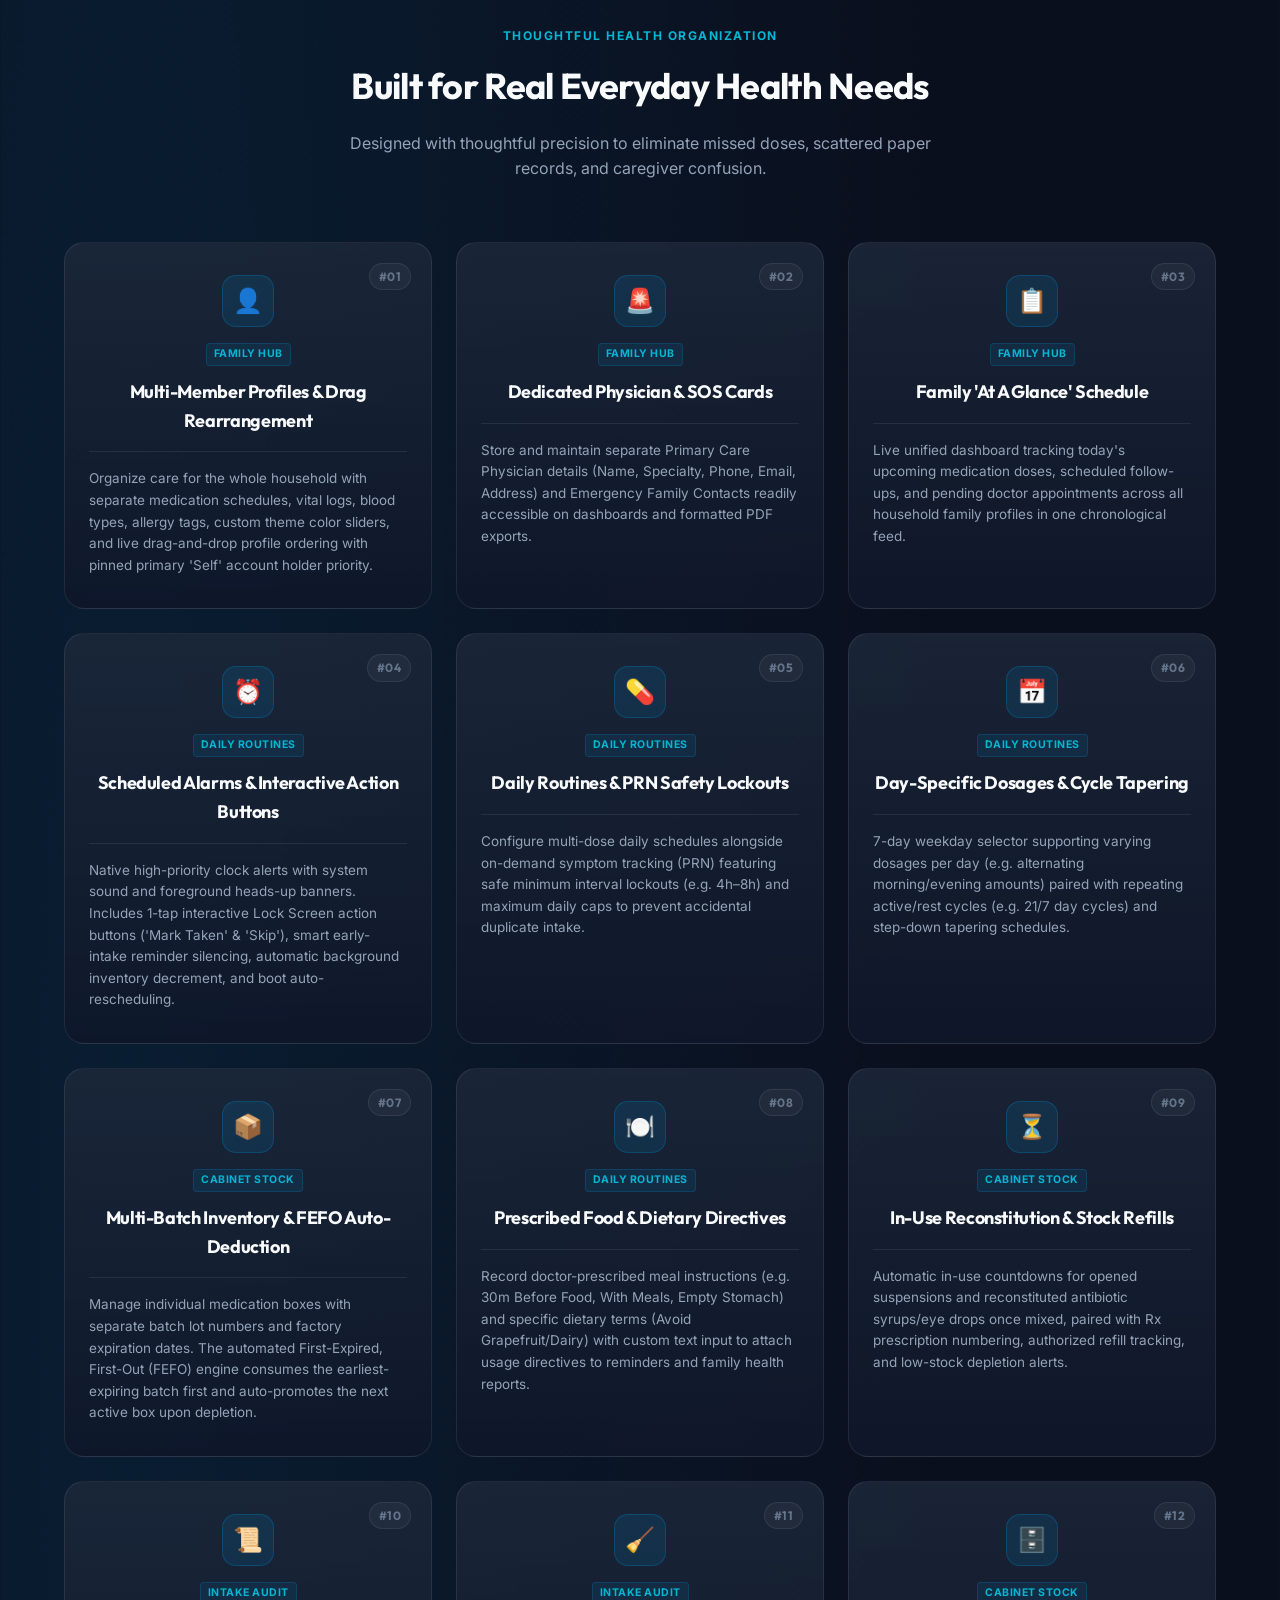
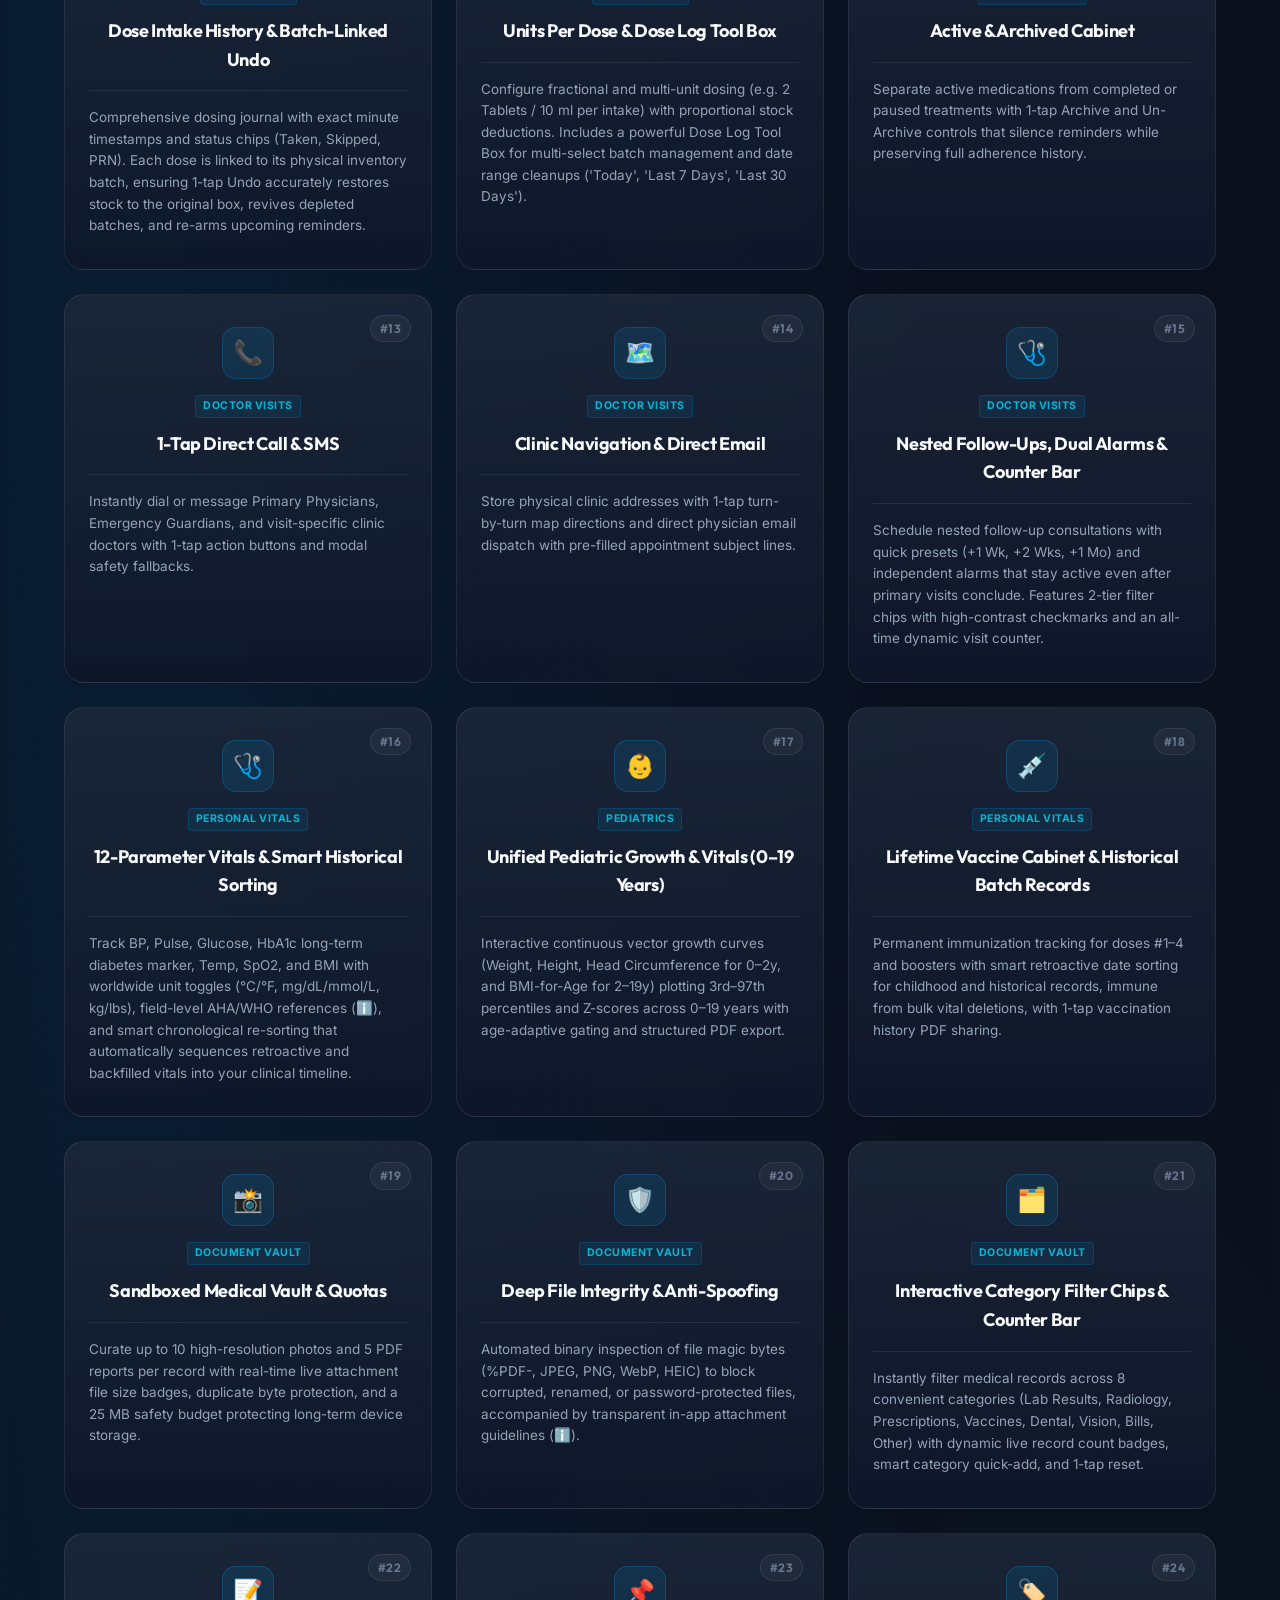
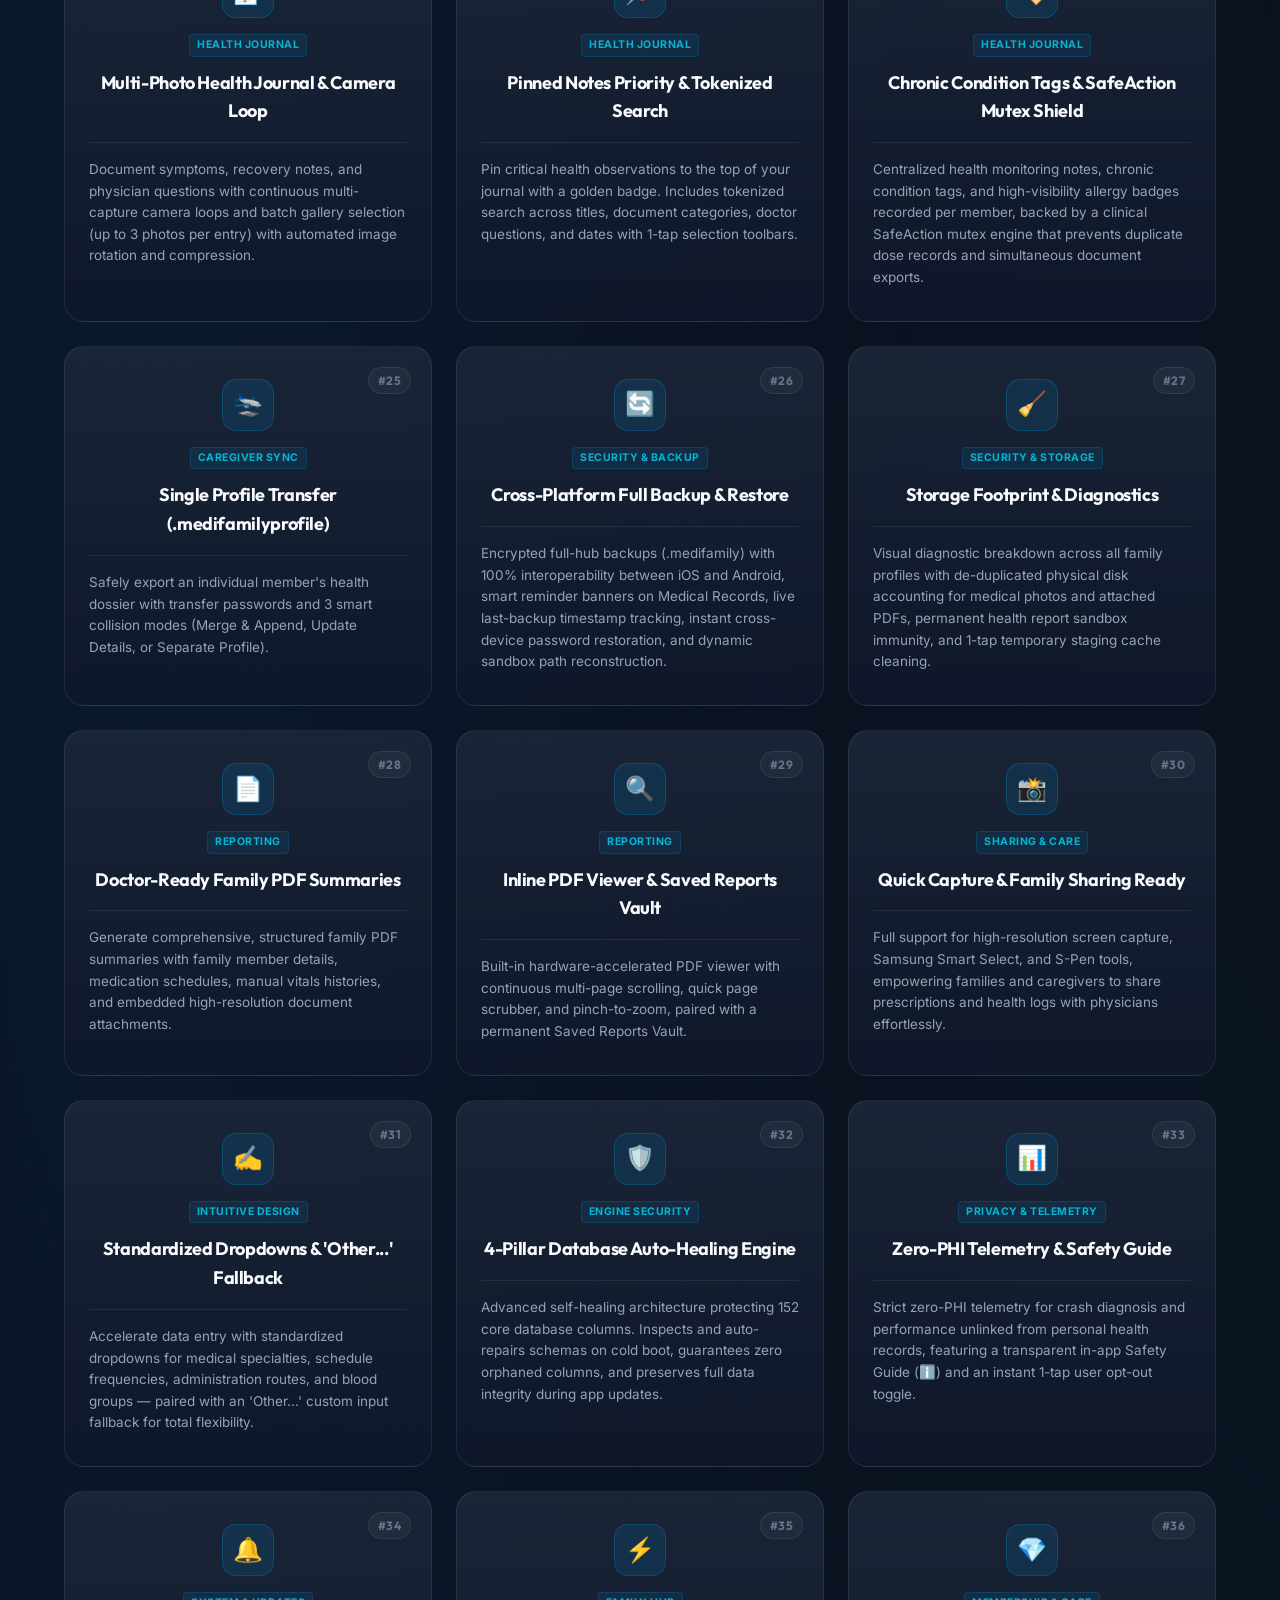
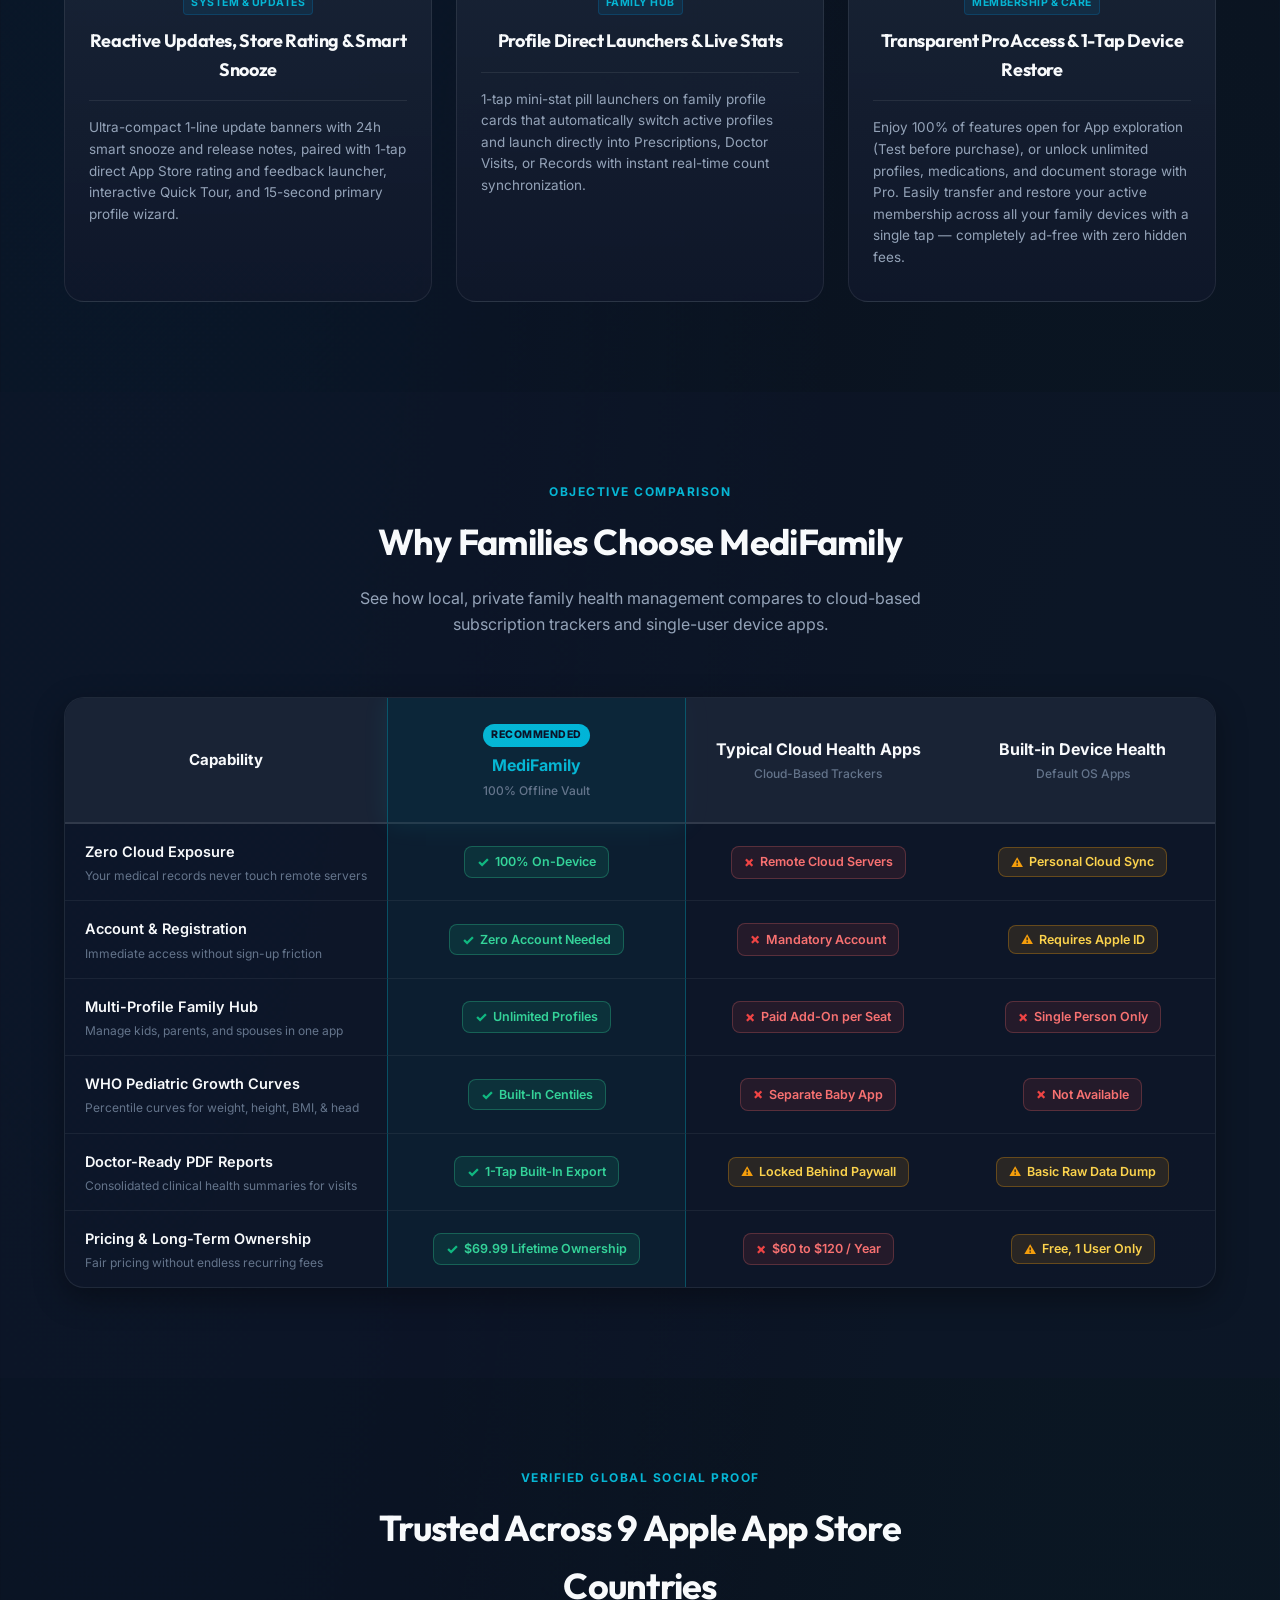
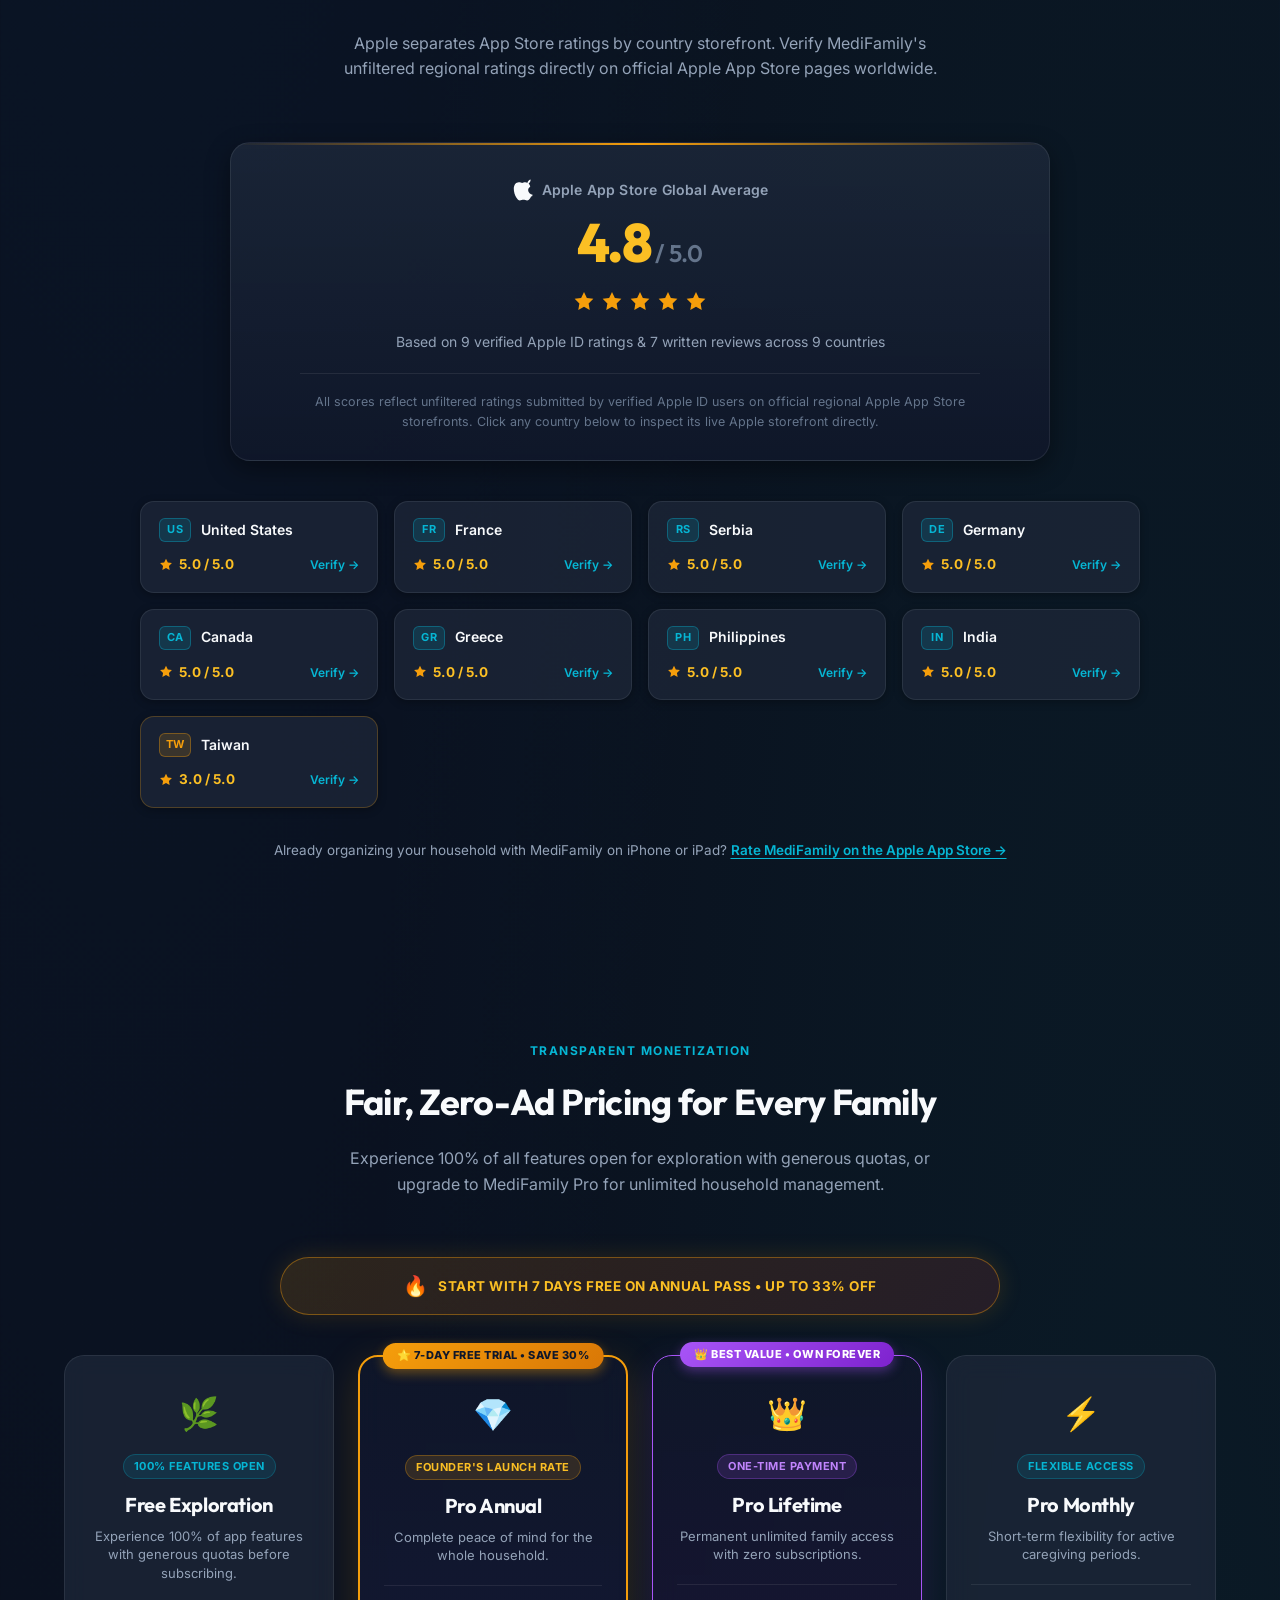
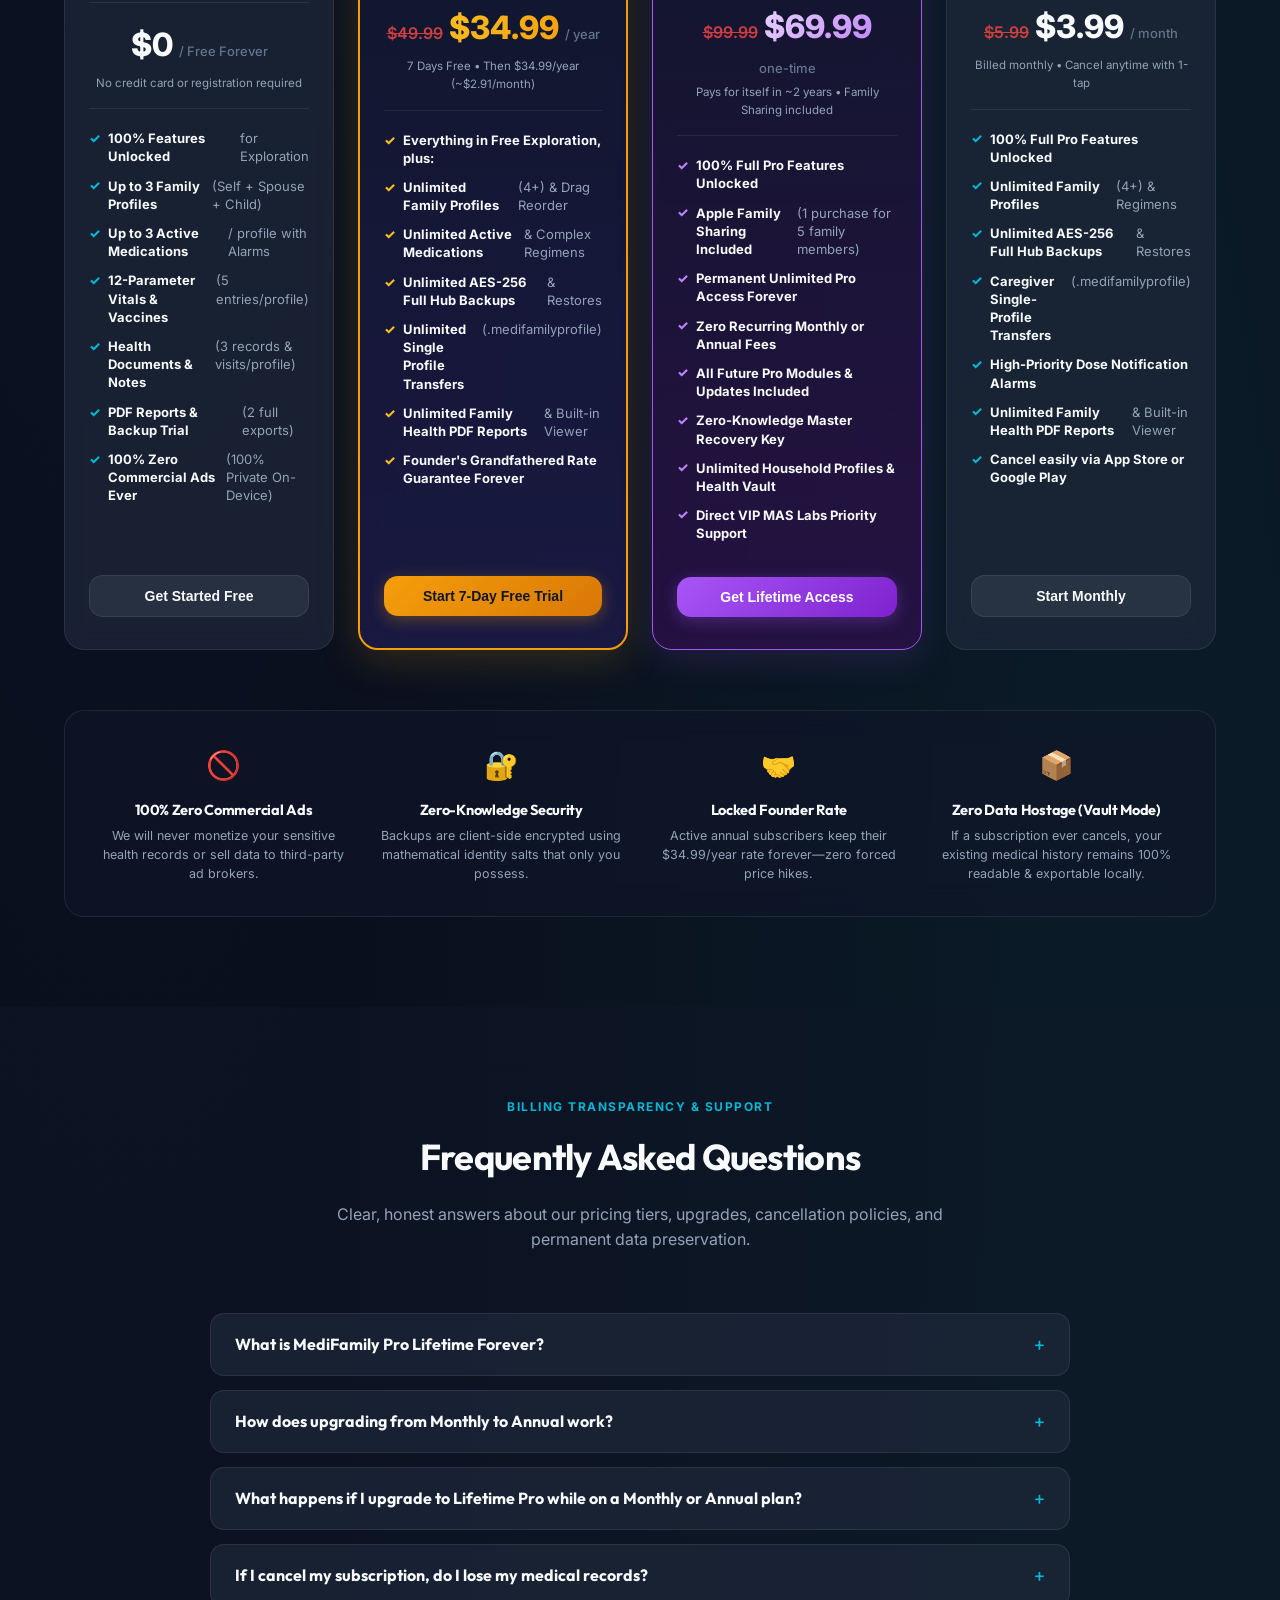
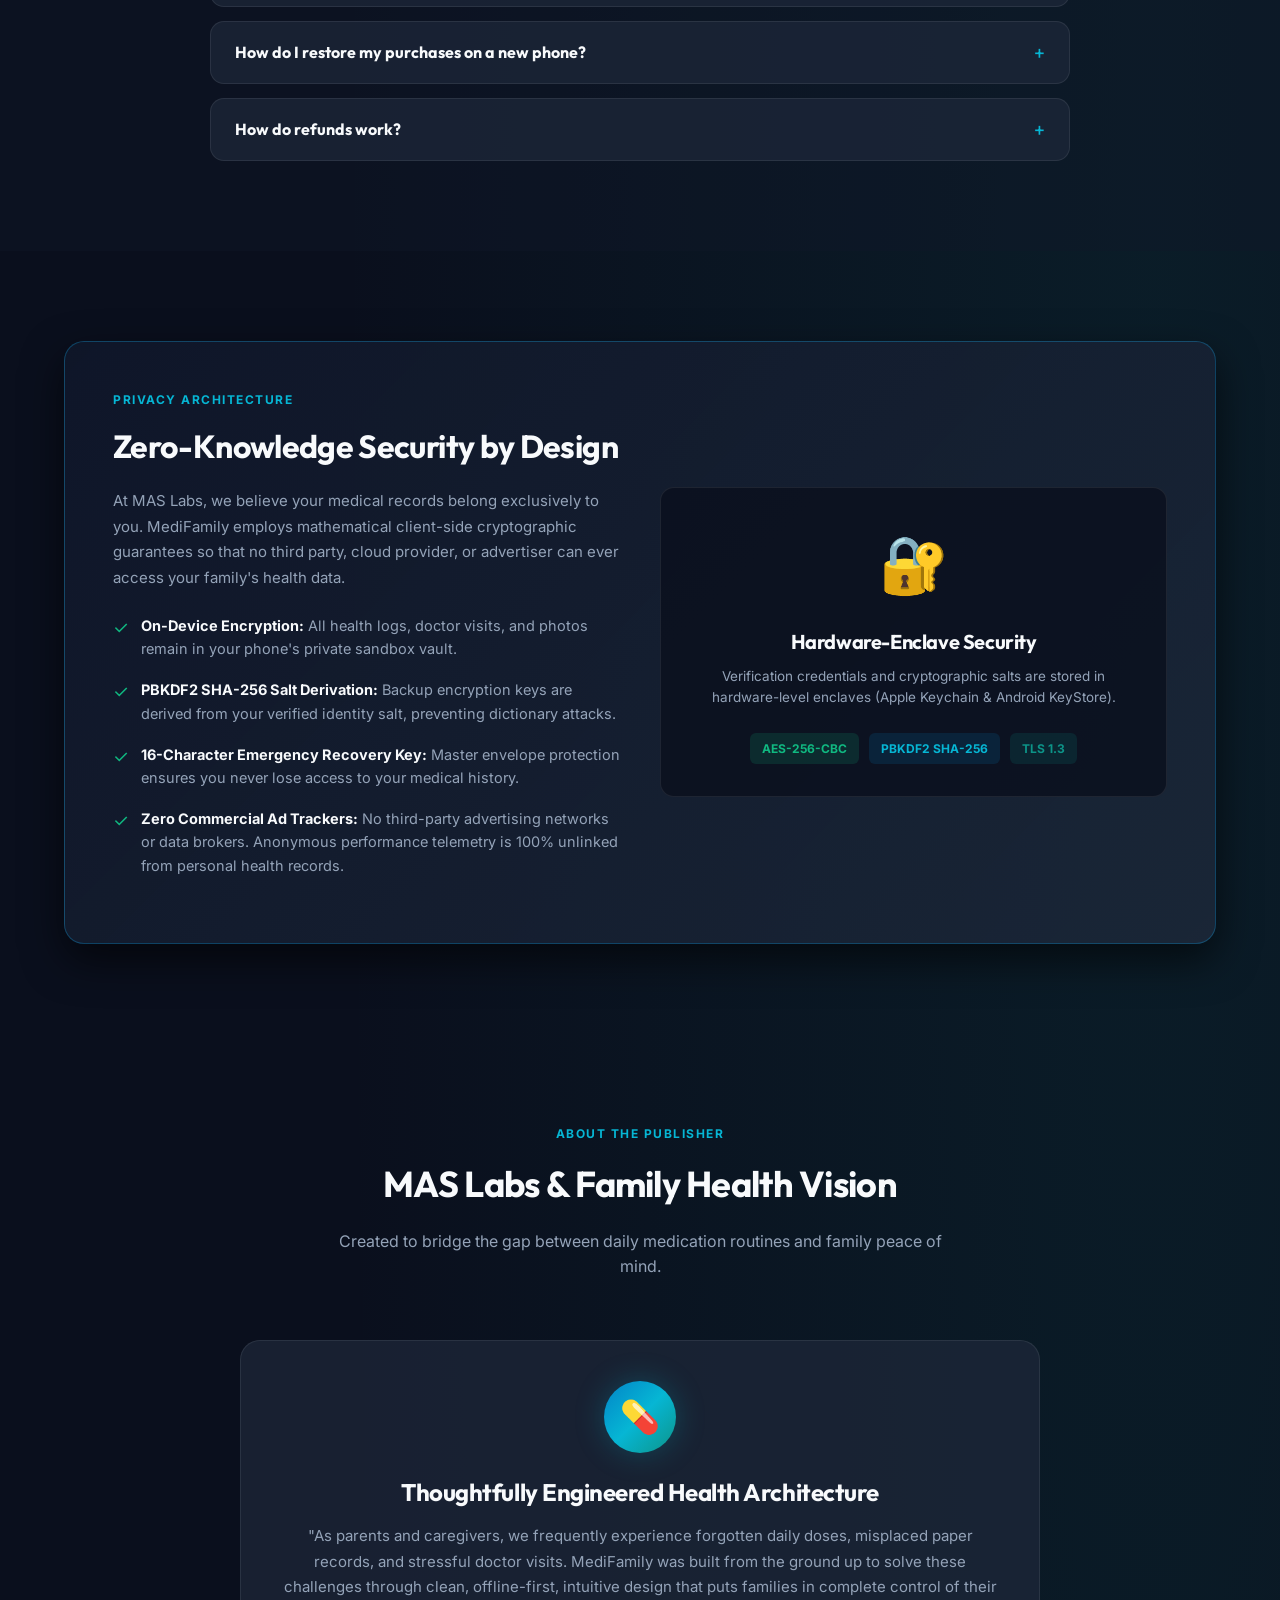
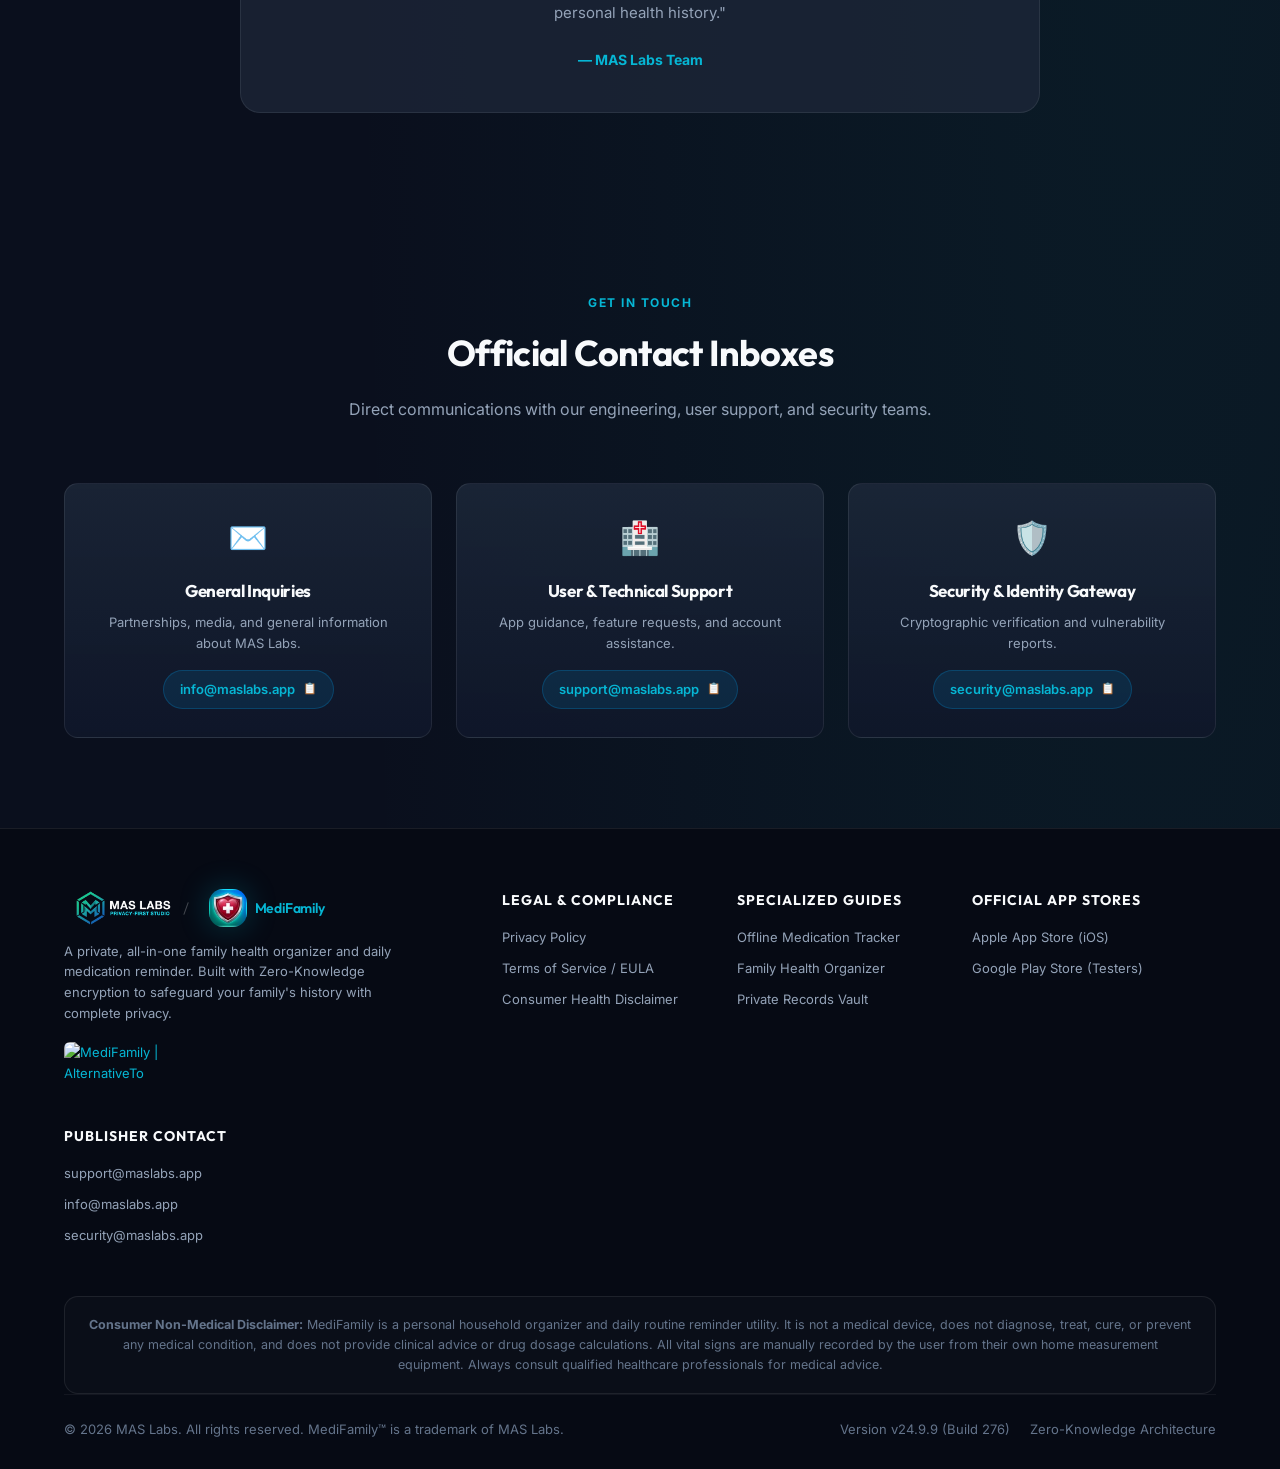
==== commit 2cc7593b: "Publish iOS v24.9.9 Build 276 live update manifest, schema, badges, and bump cache busters to v=276." ====
--- a/index.html
+++ b/index.html
@@ -51,7 +51,7 @@
   <link rel="preconnect" href="https://fonts.gstatic.com" crossorigin>
   <link href="https://fonts.googleapis.com/css2?family=Inter:wght@300;400;500;600;700&family=Outfit:wght@500;600;700;800&display=swap" rel="stylesheet">
   
-  <link rel="stylesheet" href="/styles.css?v=275.15">
+  <link rel="stylesheet" href="/styles.css?v=276.1">
 
   <!-- Schema.org Structured Data (@graph: SoftwareApplication + Organization + WebSite + FAQPage) -->
   <script type="application/ld+json">
@@ -101,7 +101,7 @@
         "url": "https://maslabs.app/",
         "downloadUrl": "https://apps.apple.com/us/app/medifamily-health-organizer/id6810080893",
         "installUrl": "https://apps.apple.com/us/app/medifamily-health-organizer/id6810080893",
-        "softwareVersion": "24.9.8",
+        "softwareVersion": "24.9.9",
         "author": {
           "@id": "https://maslabs.app/#organization"
         },
@@ -203,8 +203,8 @@
     <div class="container nav-container">
       <a href="/" class="logo" aria-label="MAS Labs / MediFamily Home">
         <picture class="brand-picture">
-          <source srcset="/assets/branding/mas_labs_horizontal_lockup_nav.webp?v=275.15" type="image/webp">
-          <img src="/assets/branding/mas_labs_horizontal_lockup_nav.png?v=275.15" alt="MAS Labs - Privacy-First Studio" class="nav-brand-lockup" width="111" height="40" decoding="async">
+          <source srcset="/assets/branding/mas_labs_horizontal_lockup_nav.webp?v=276.1" type="image/webp">
+          <img src="/assets/branding/mas_labs_horizontal_lockup_nav.png?v=276.1" alt="MAS Labs - Privacy-First Studio" class="nav-brand-lockup" width="111" height="40" decoding="async">
         </picture>
         <span class="nav-brand-divider">/</span>
         <span class="nav-product-group">
@@ -246,7 +246,7 @@
         </div>
 
         <div class="badge-pill">
-          <span>✨ Private Personal Family Health Organizer &bull; <strong id="heroVersionBadge">v24.9.8 (Build 275)</strong></span>
+          <span>✨ Private Personal Family Health Organizer &bull; <strong id="heroVersionBadge">v24.9.9 (Build 276)</strong></span>
         </div>
 
         <h1 class="hero-title">
@@ -424,7 +424,7 @@
             <div class="feature-icon-box">⏰</div>
             <span class="card-pill">Daily Routines</span>
             <h3 class="feature-title">Scheduled Alarms & Interactive Action Buttons</h3>
-            <p class="feature-text">Native high-priority clock alerts with system sound and foreground heads-up banners — featuring 1-tap interactive Lock Screen action buttons ('Mark Taken' & 'Skip') with automatic background inventory decrement and boot auto-rescheduling.</p>
+            <p class="feature-text">Native high-priority clock alerts with system sound and foreground heads-up banners. Includes 1-tap interactive Lock Screen action buttons ('Mark Taken' &amp; 'Skip'), smart early-intake reminder silencing, automatic background inventory decrement, and boot auto-rescheduling.</p>
           </div>
 
           <!-- Card 5: Daily Routines & PRN Safety Lockouts -->
@@ -480,7 +480,7 @@
             <div class="feature-icon-box">📜</div>
             <span class="card-pill">Intake Audit</span>
             <h3 class="feature-title">Dose Intake History & Batch-Linked Undo</h3>
-            <p class="feature-text">Comprehensive dosing journal with exact minute timestamps and status chips (Taken, Skipped, PRN). Each dose is linked to its physical inventory batch, ensuring 1-tap Undo accurately restores stock to the original box and revives depleted batches.</p>
+            <p class="feature-text">Comprehensive dosing journal with exact minute timestamps and status chips (Taken, Skipped, PRN). Each dose is linked to its physical inventory batch, ensuring 1-tap Undo accurately restores stock to the original box, revives depleted batches, and re-arms upcoming reminders.</p>
           </div>
 
           <!-- Card 11: Units Per Dose & Dose Log Tool Box -->
@@ -1557,7 +1557,7 @@
             MediFamily iOS is Live on the Apple App Store!
           </p>
           <p style="font-size: 12px; color: var(--text-secondary); margin: 0 0 14px 0; line-height: 1.4;">
-            MediFamily iOS Version 24.9.8 (Build 275) is officially live and available for download worldwide on the Apple App Store.
+            MediFamily iOS Version 24.9.9 (Build 276) is officially live and available for download worldwide on the Apple App Store.
           </p>
           <div style="display: flex; flex-direction: column; gap: 8px;">
             <a href="https://apps.apple.com/app/id6810080893?pt=128312089&ct=maslabs_web_modal&mt=8" target="_blank" rel="noopener noreferrer" class="btn-primary" style="padding: 10px 18px; font-size: 13.5px; text-decoration: none; justify-content: center; display: inline-flex;">
@@ -1584,8 +1584,8 @@
         <div class="footer-col">
           <div class="logo" style="margin-bottom: 14px;">
             <picture class="brand-picture">
-              <source srcset="/assets/branding/mas_labs_horizontal_lockup_nav.webp?v=275.15" type="image/webp">
-              <img src="/assets/branding/mas_labs_horizontal_lockup_nav.png?v=275.15" alt="MAS Labs" class="footer-brand-lockup" width="95" height="34" loading="lazy" decoding="async">
+              <source srcset="/assets/branding/mas_labs_horizontal_lockup_nav.webp?v=276.1" type="image/webp">
+              <img src="/assets/branding/mas_labs_horizontal_lockup_nav.png?v=276.1" alt="MAS Labs" class="footer-brand-lockup" width="95" height="34" loading="lazy" decoding="async">
             </picture>
             <span class="nav-brand-divider" style="font-size: 16px;">/</span>
             <span class="nav-product-group">
@@ -1654,7 +1654,7 @@
       <div class="footer-bottom">
         <div>&copy; 2026 MAS Labs. All rights reserved. MediFamily™ is a trademark of MAS Labs.</div>
         <div style="display: flex; gap: 20px;">
-          <span id="footerVersionText">Version v24.9.8 (Build 275)</span>
+          <span id="footerVersionText">Version v24.9.9 (Build 276)</span>
           <span>Zero-Knowledge Architecture</span>
         </div>
       </div>
@@ -1678,6 +1678,6 @@
     </div>
   </aside>
 
-  <script src="/script.js?v=275.9" defer></script>
+  <script src="/script.js?v=276.1" defer></script>
 </body>
 </html>
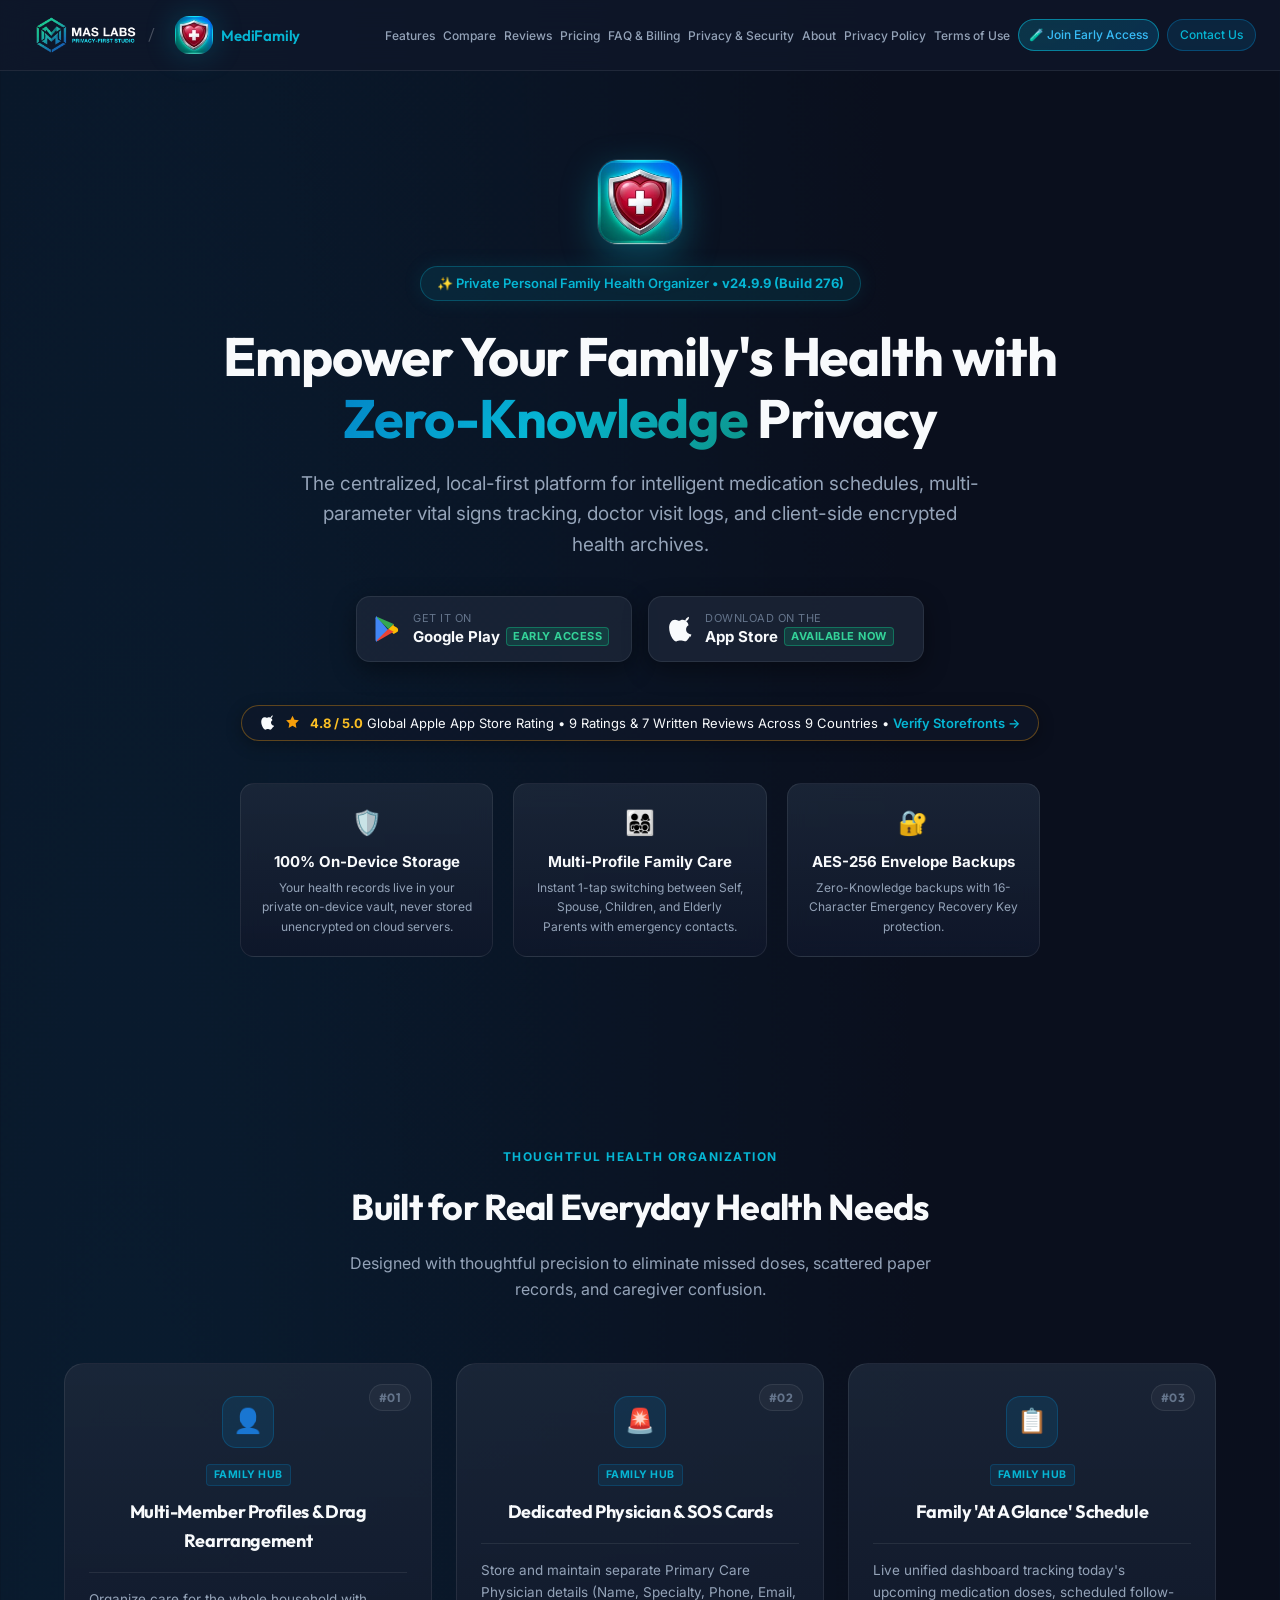
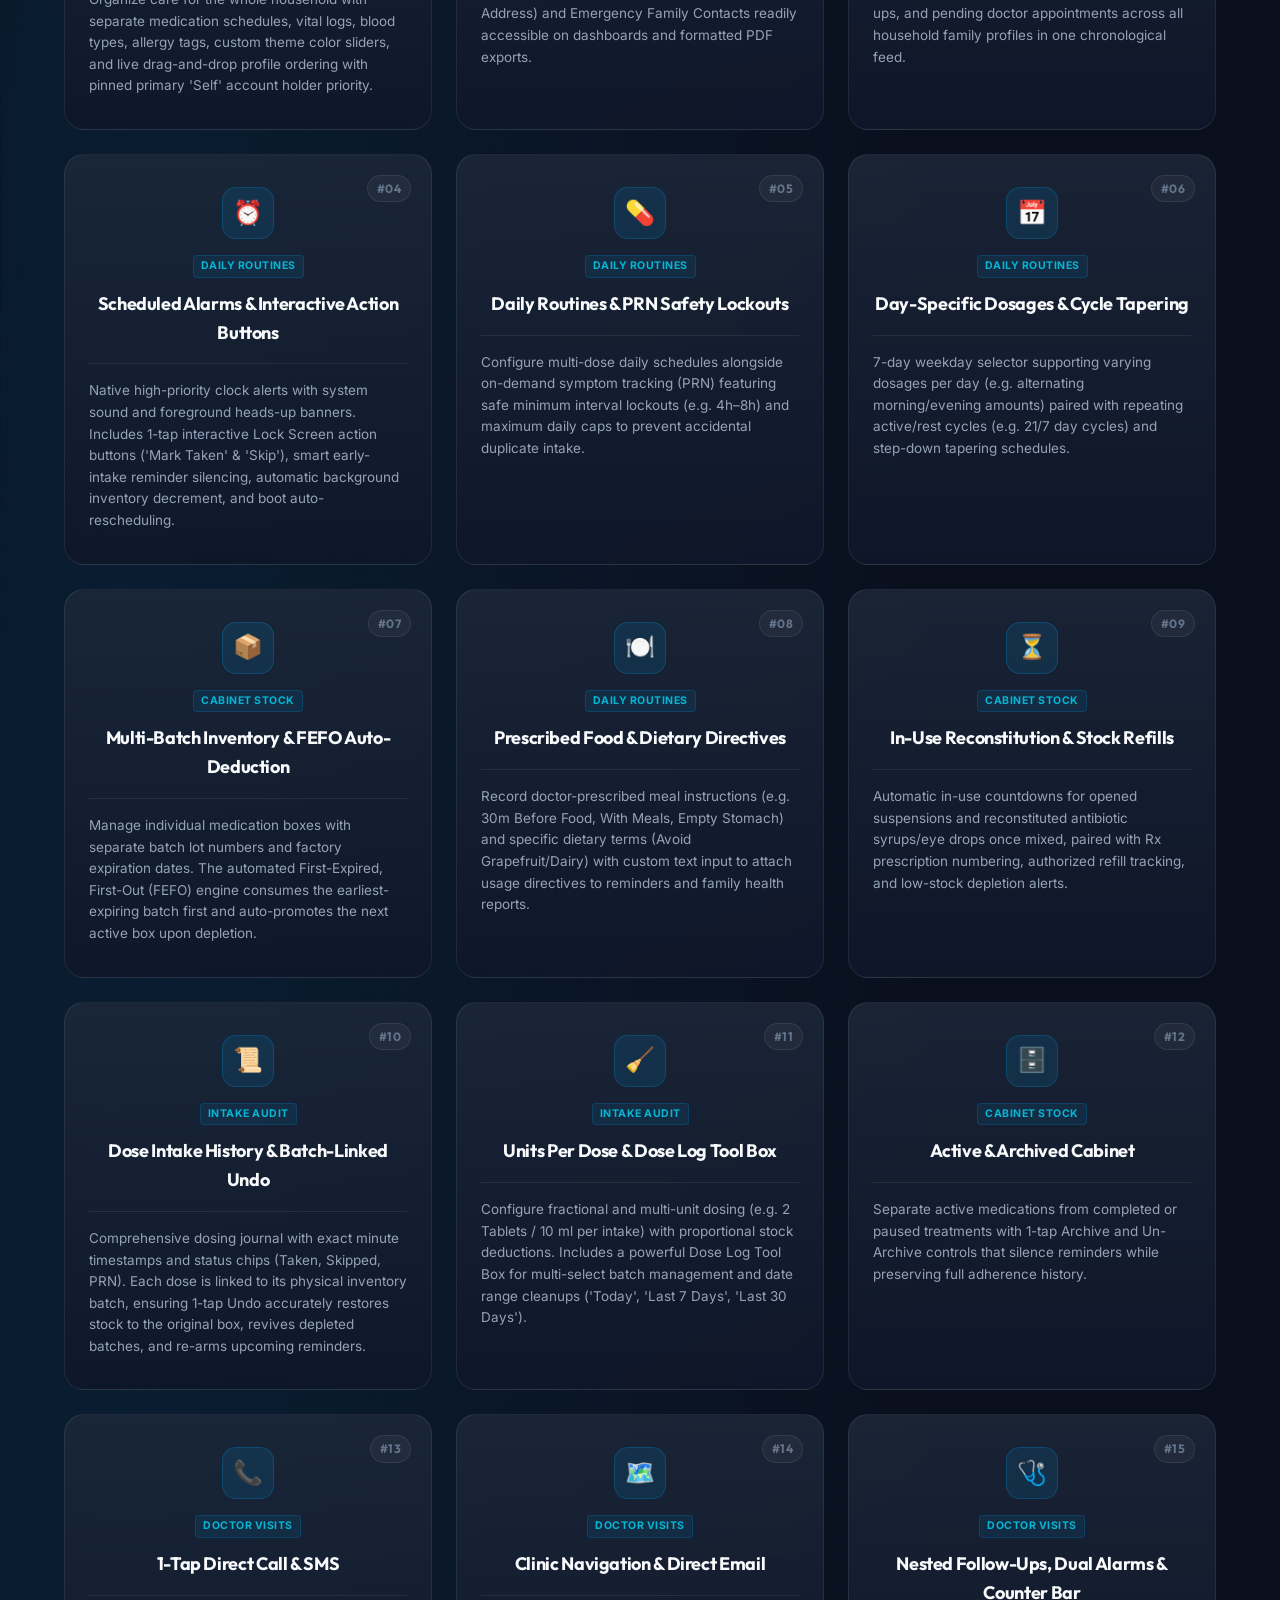
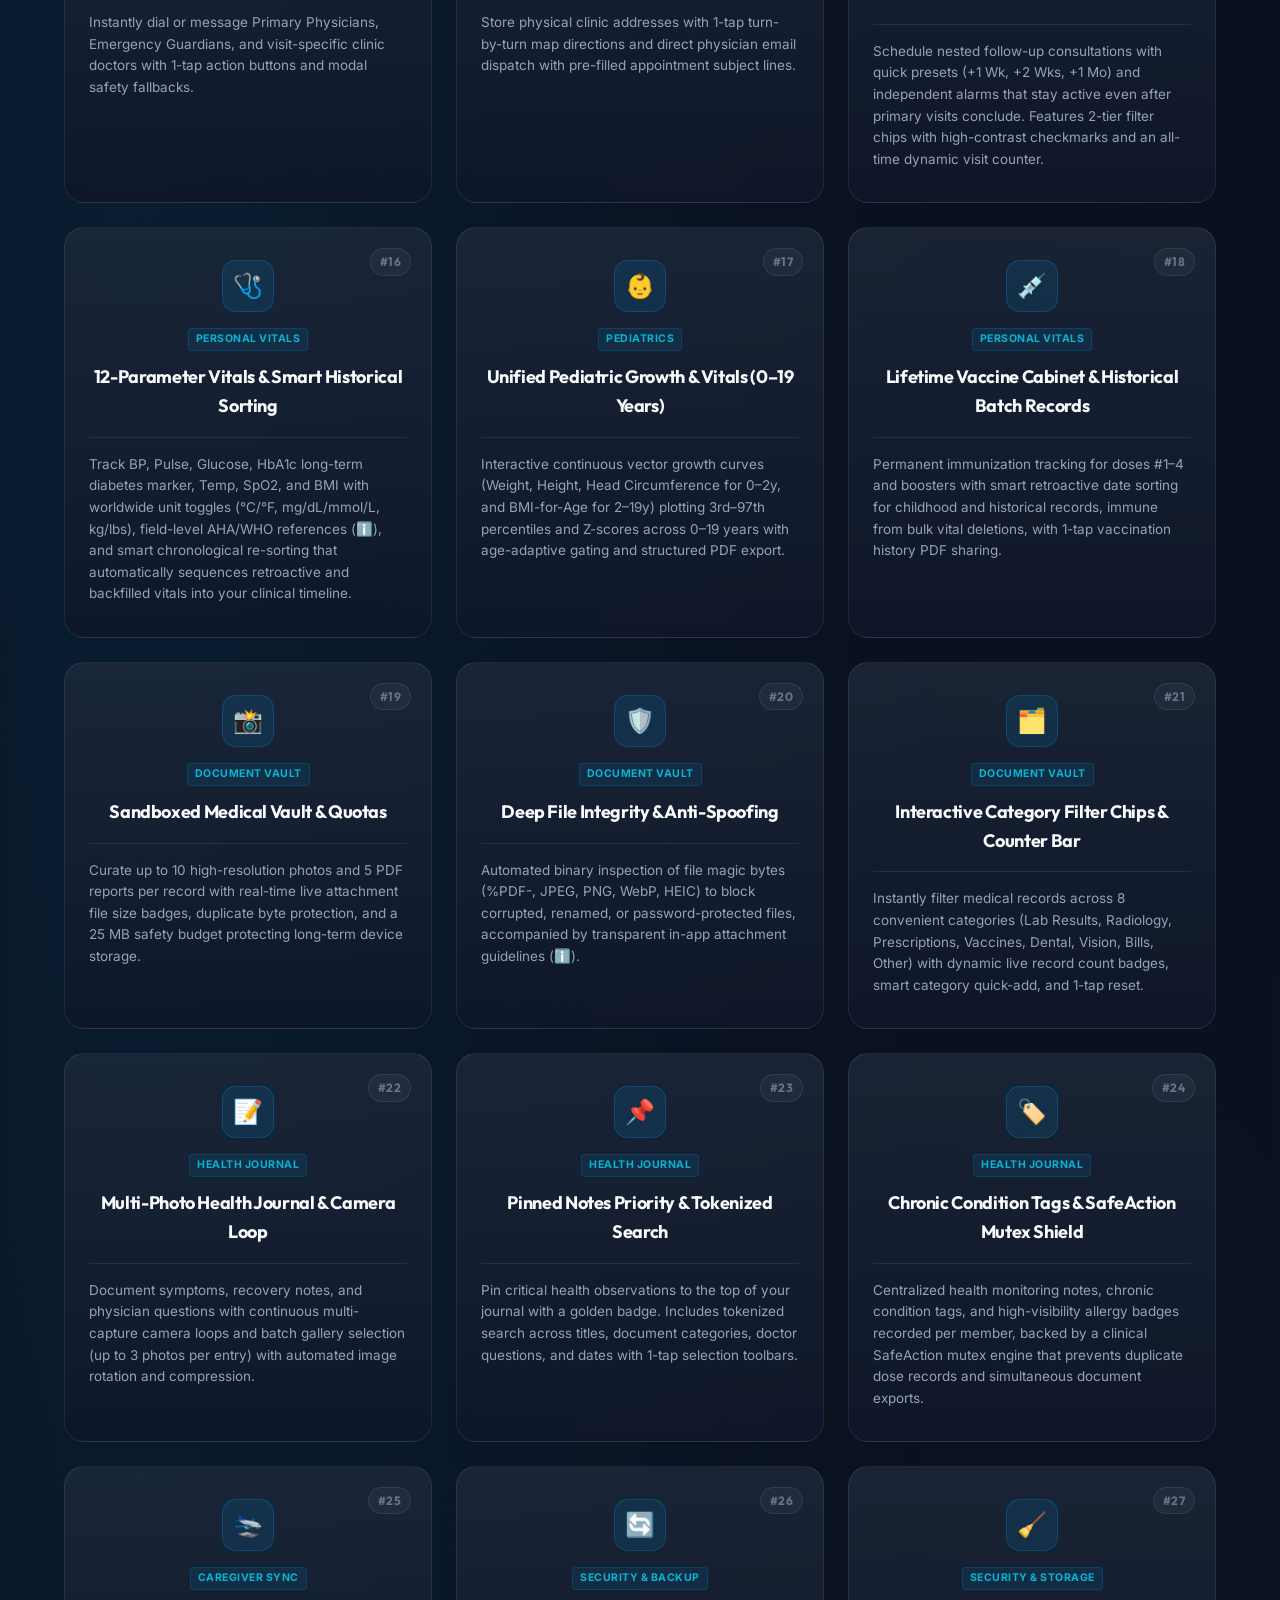
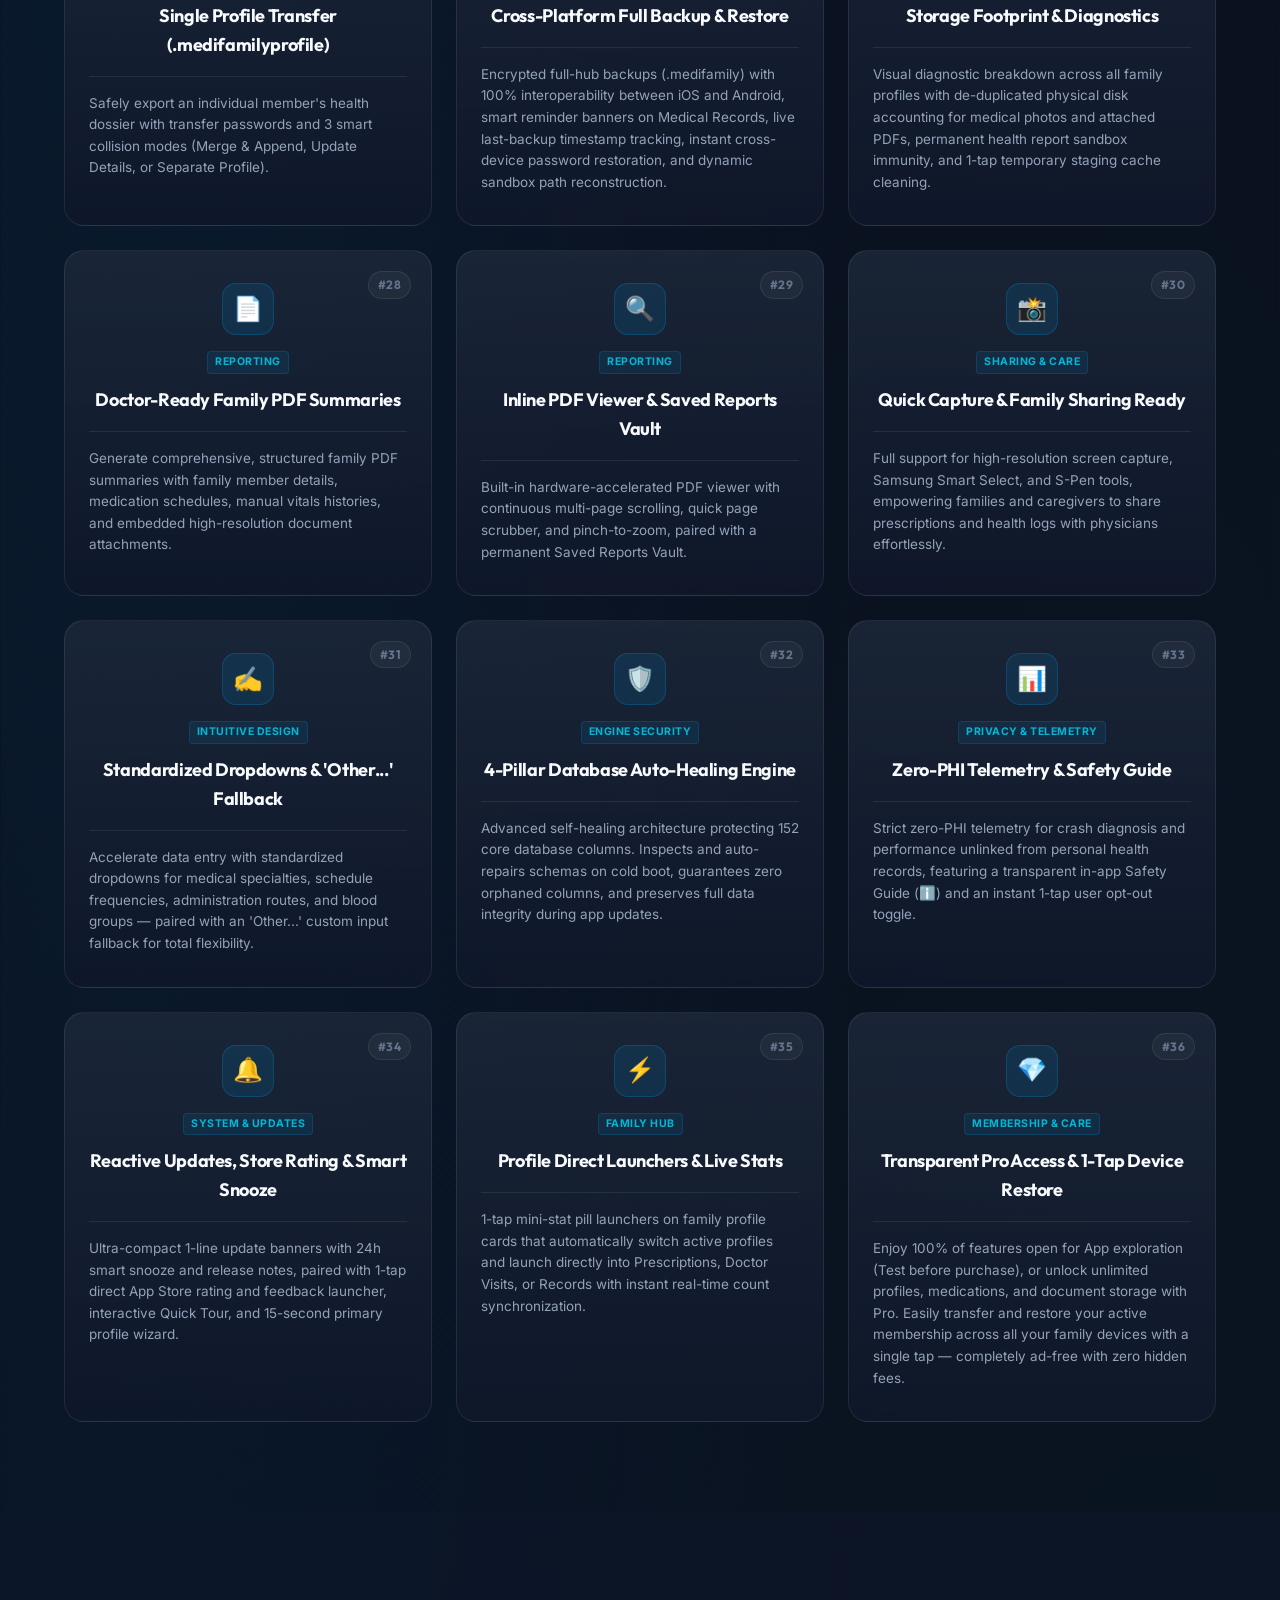
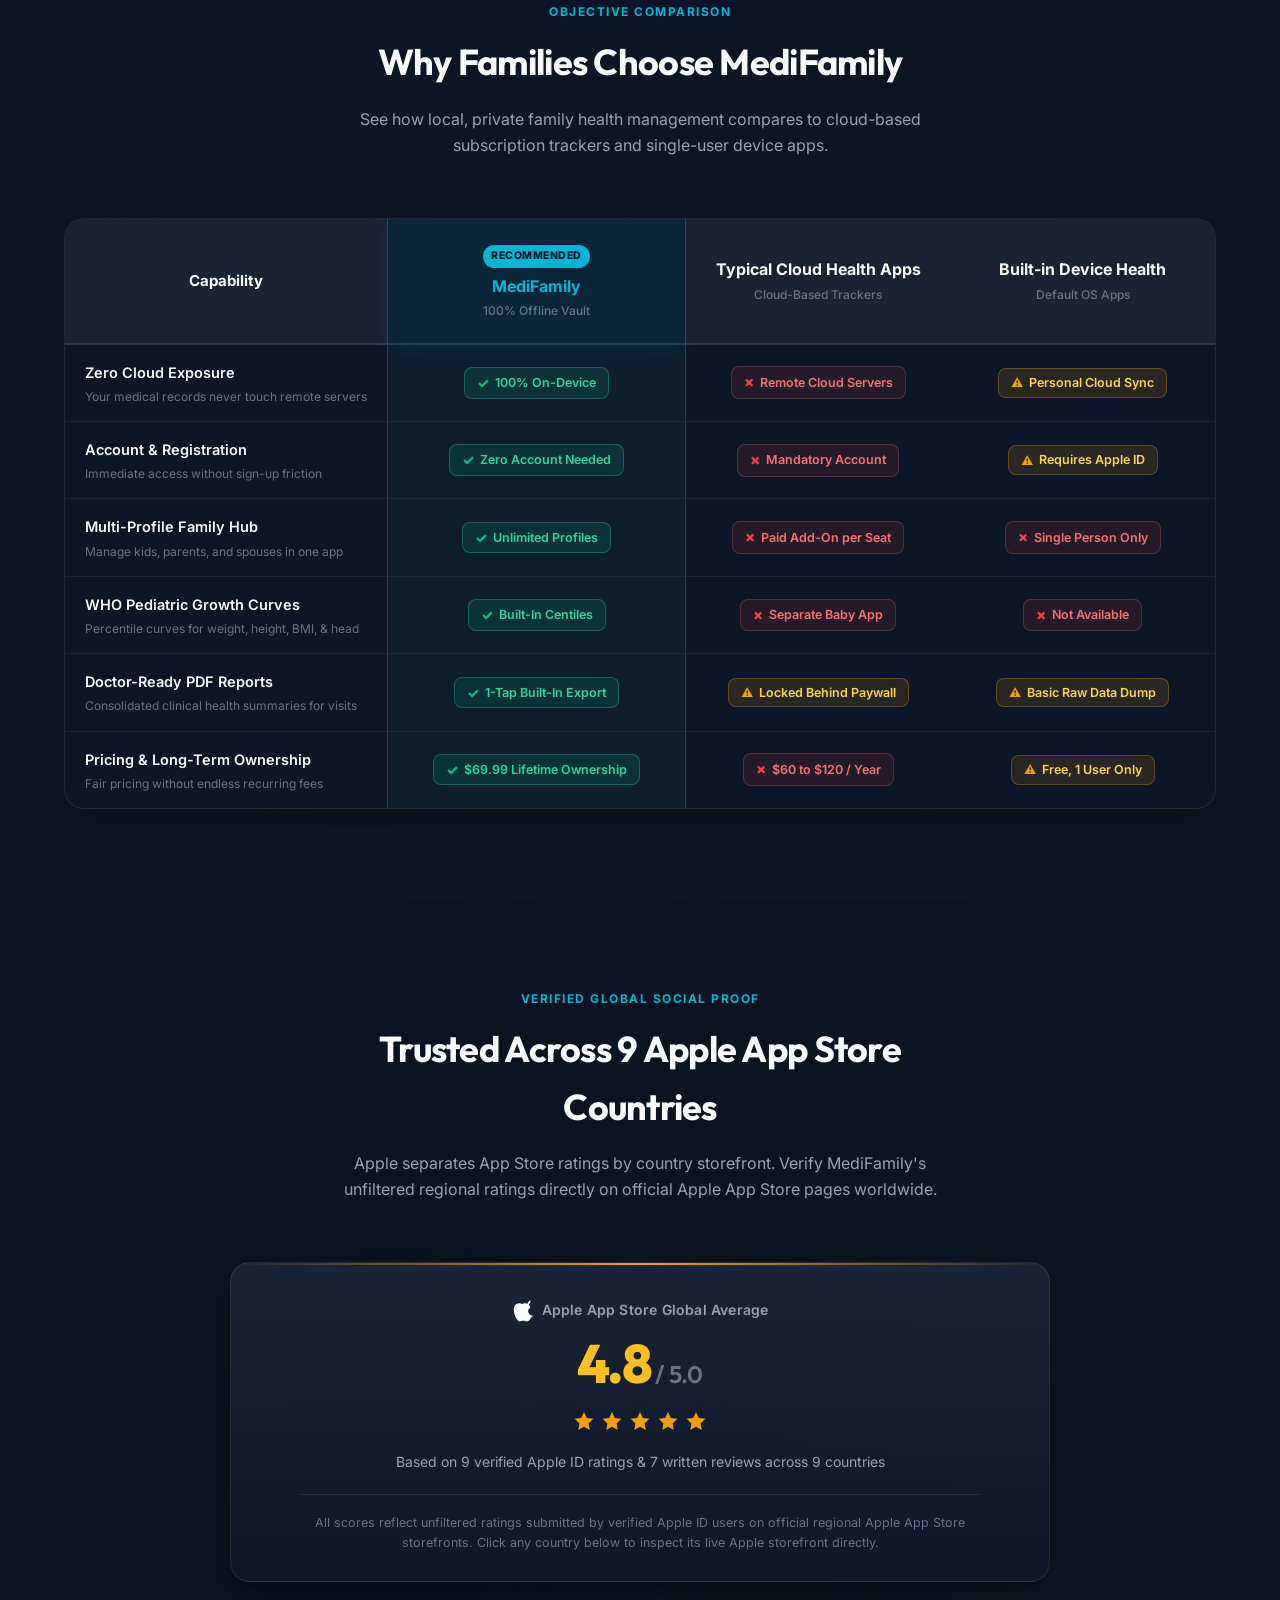
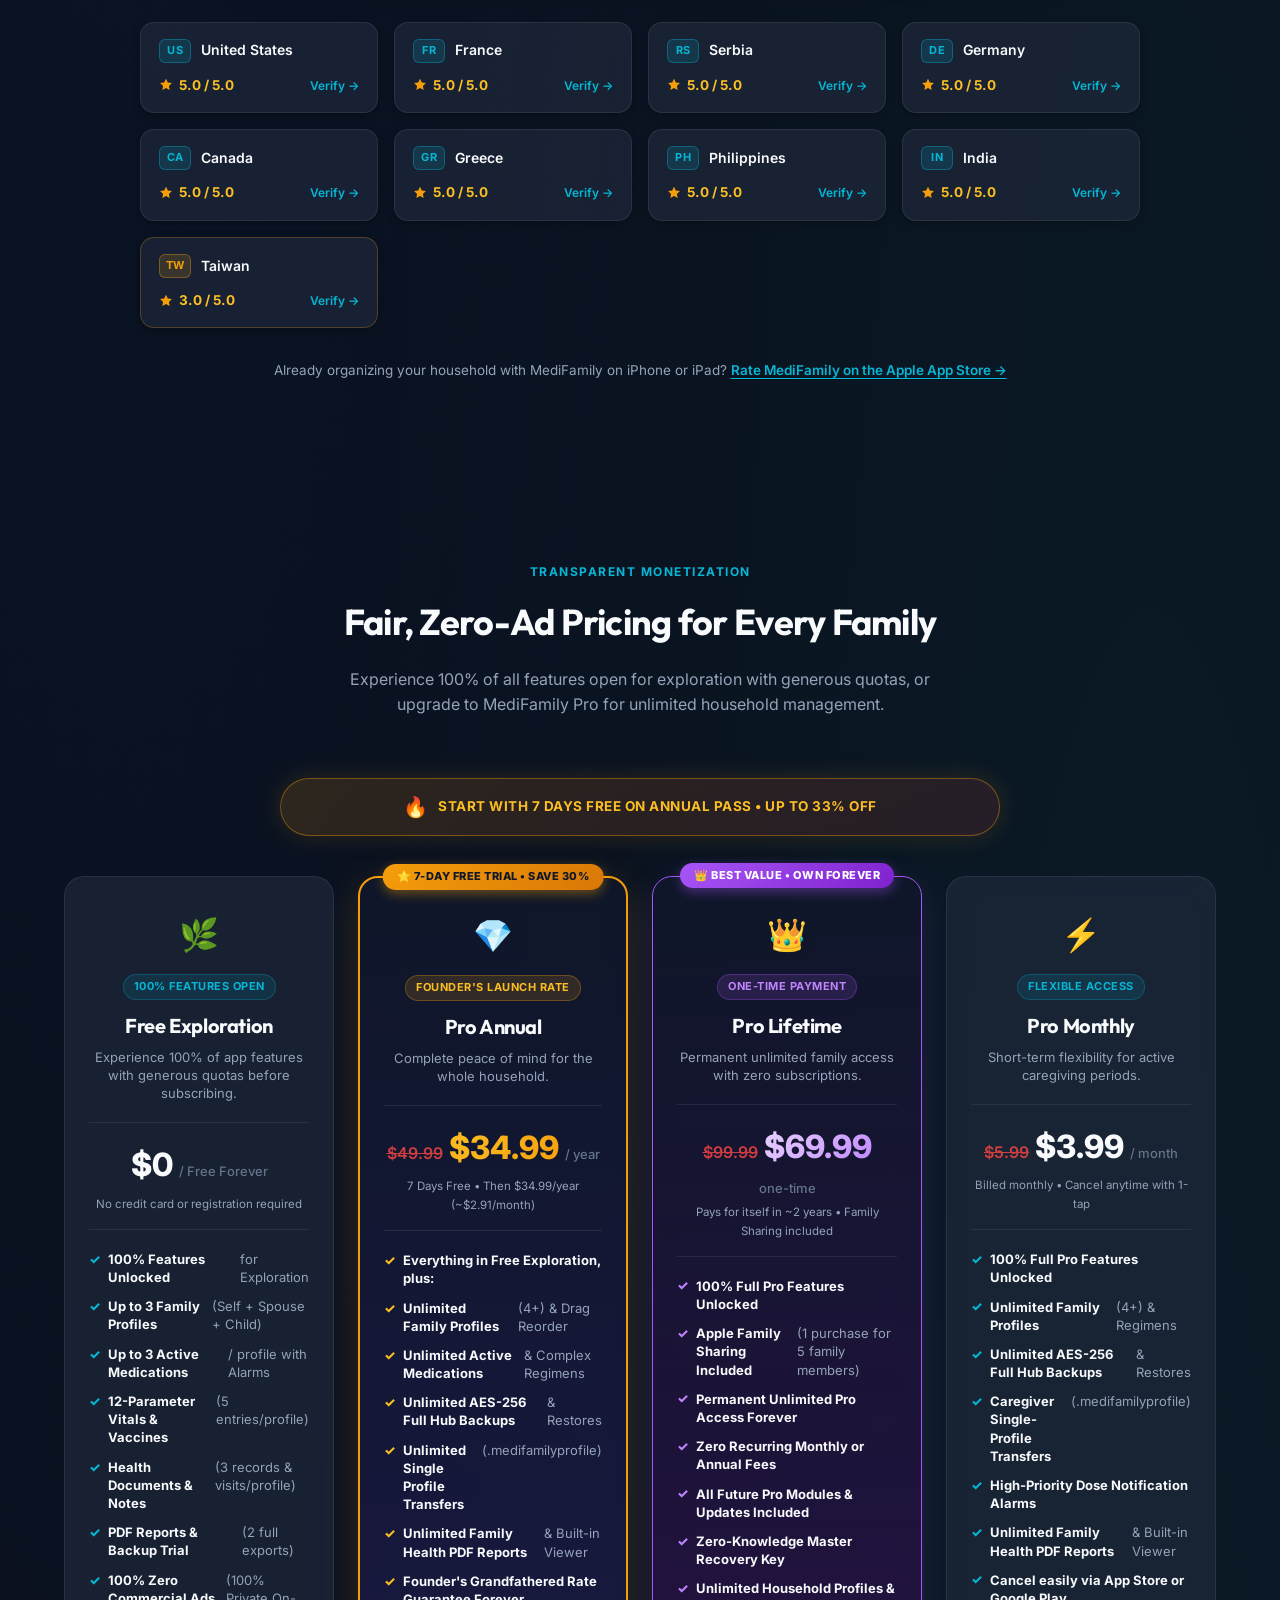
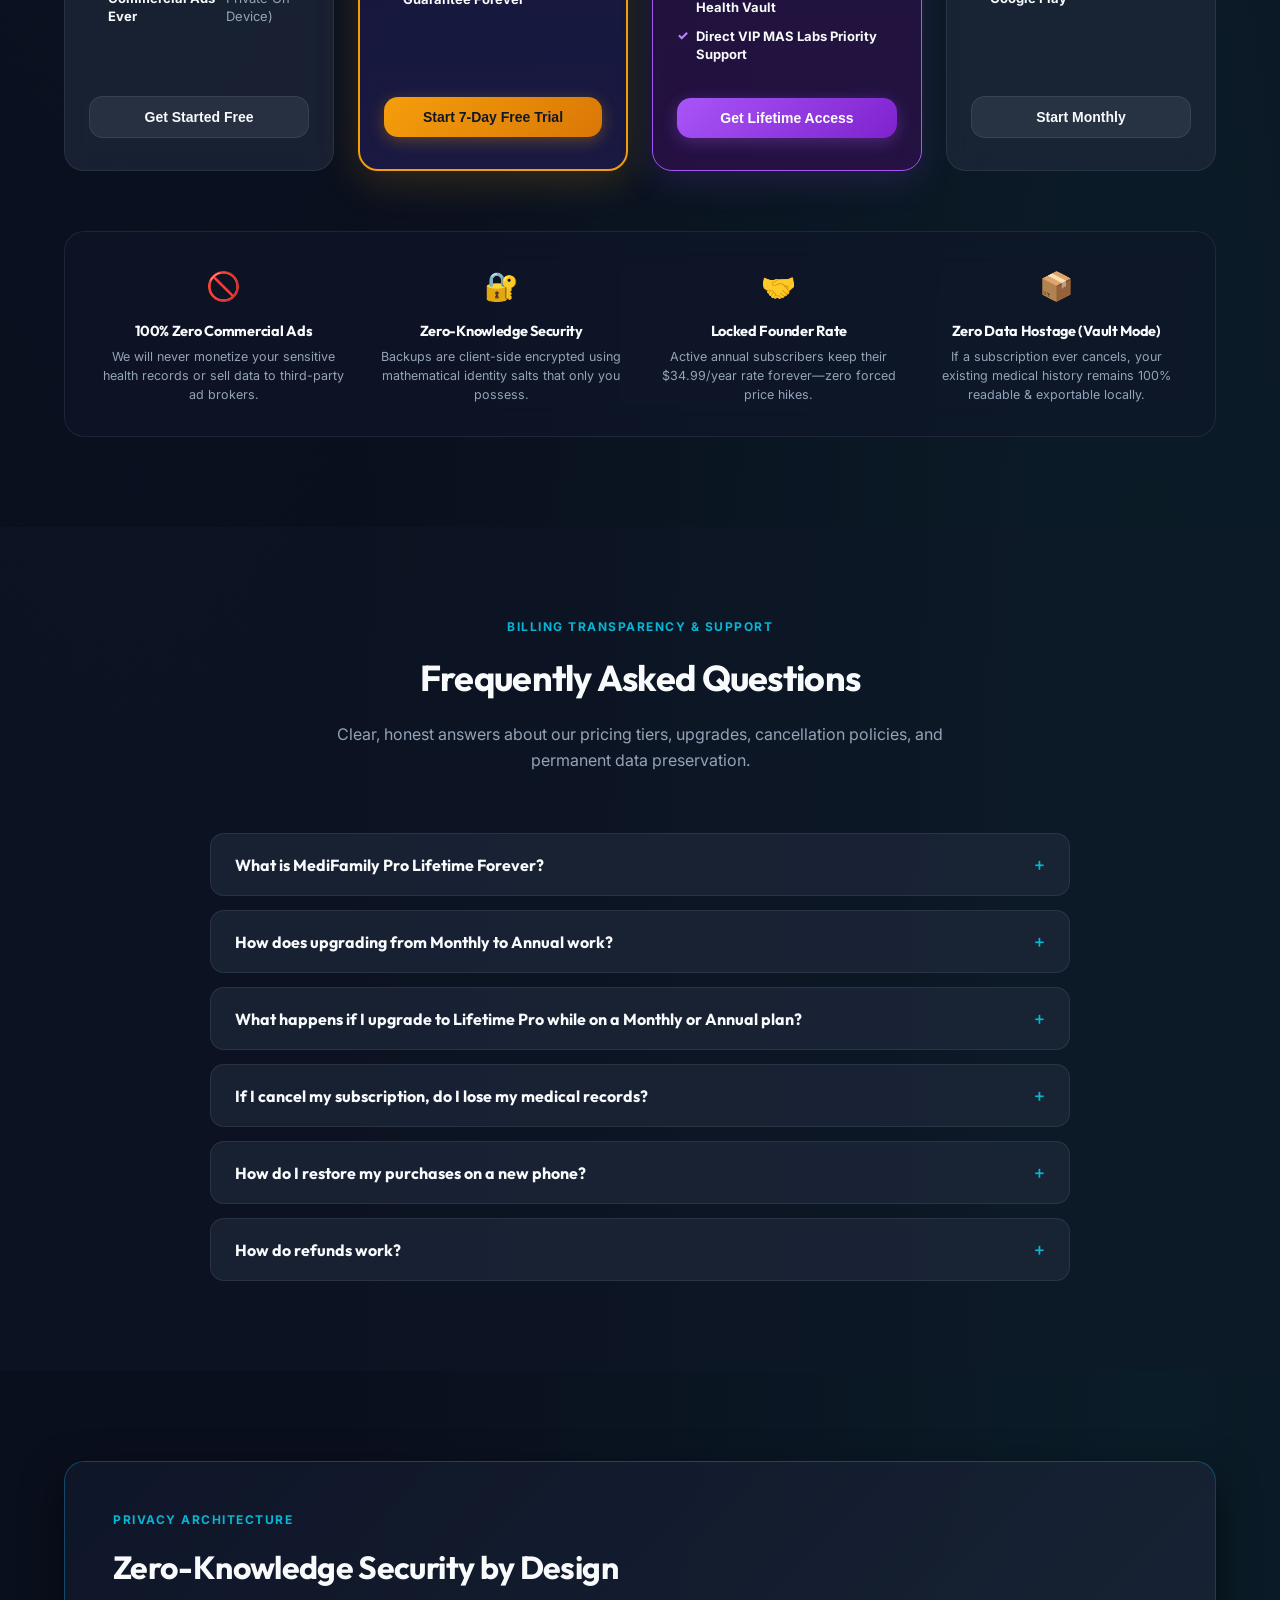
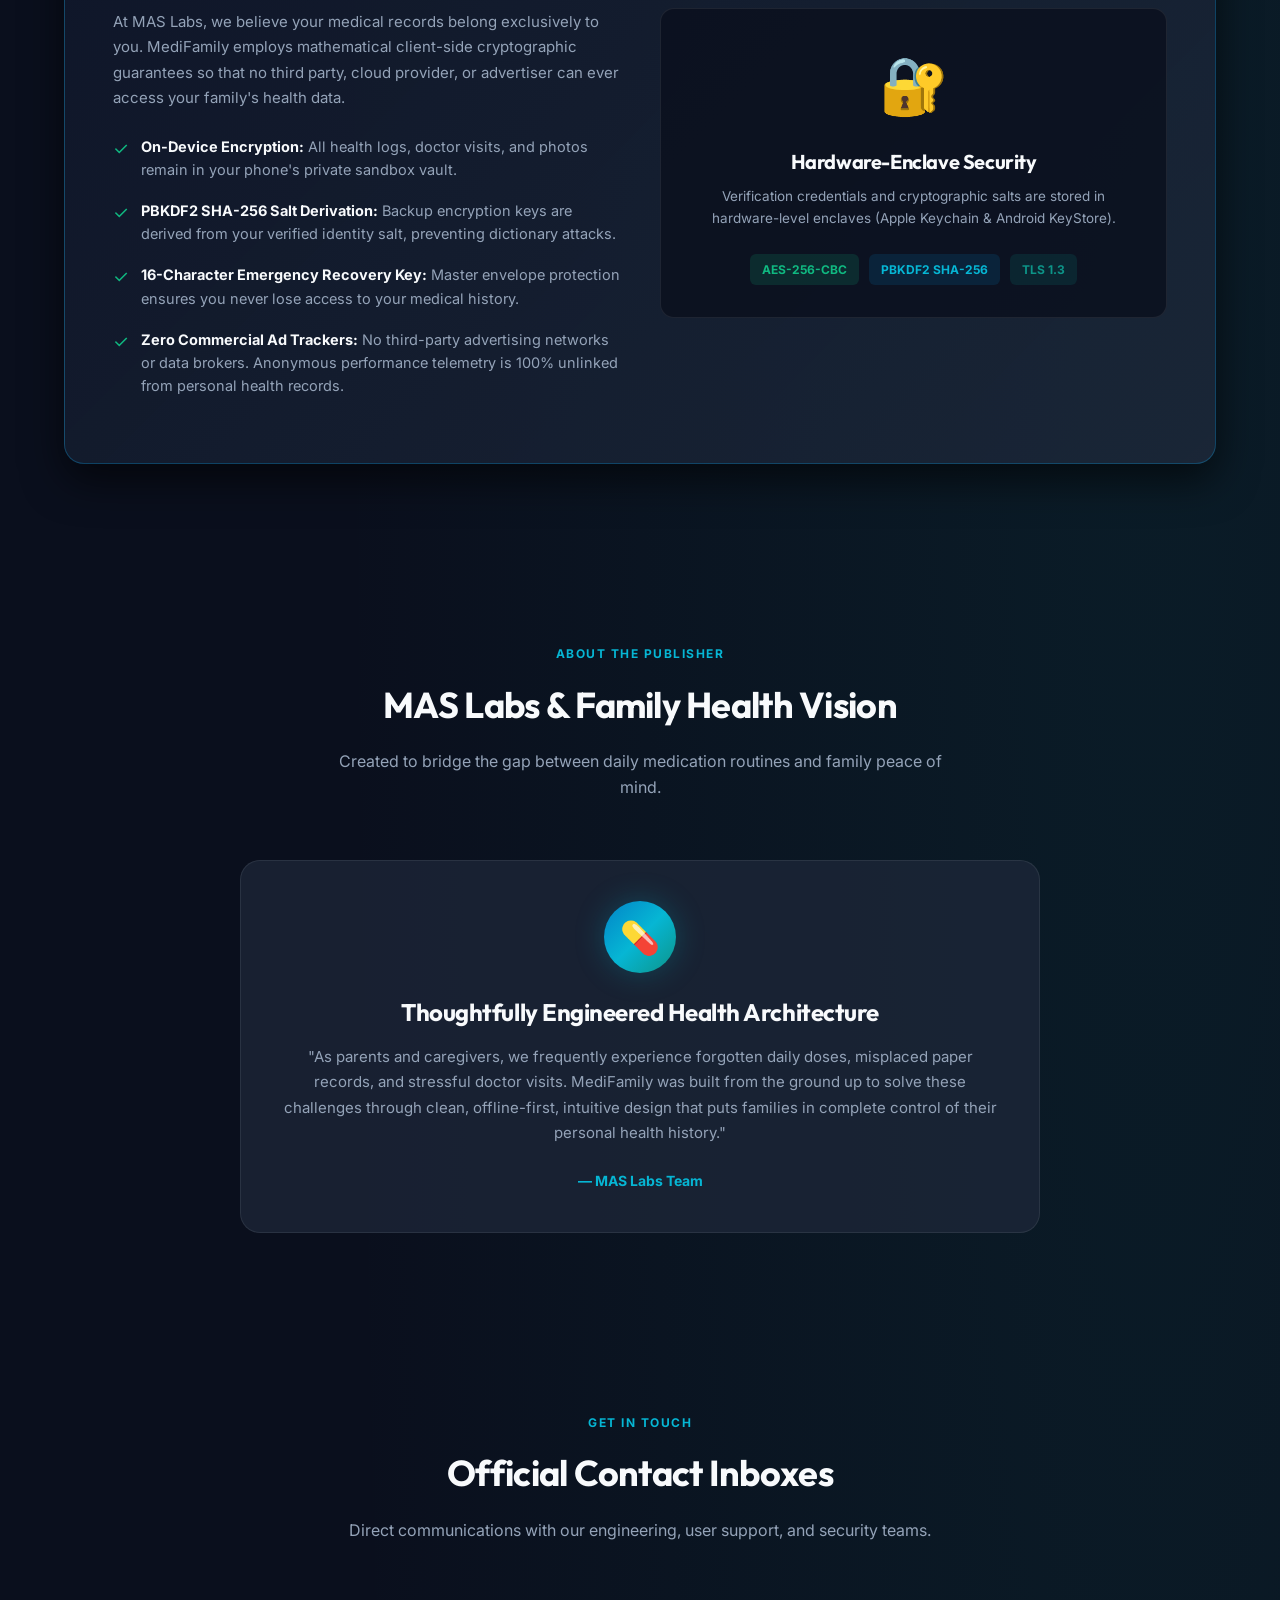
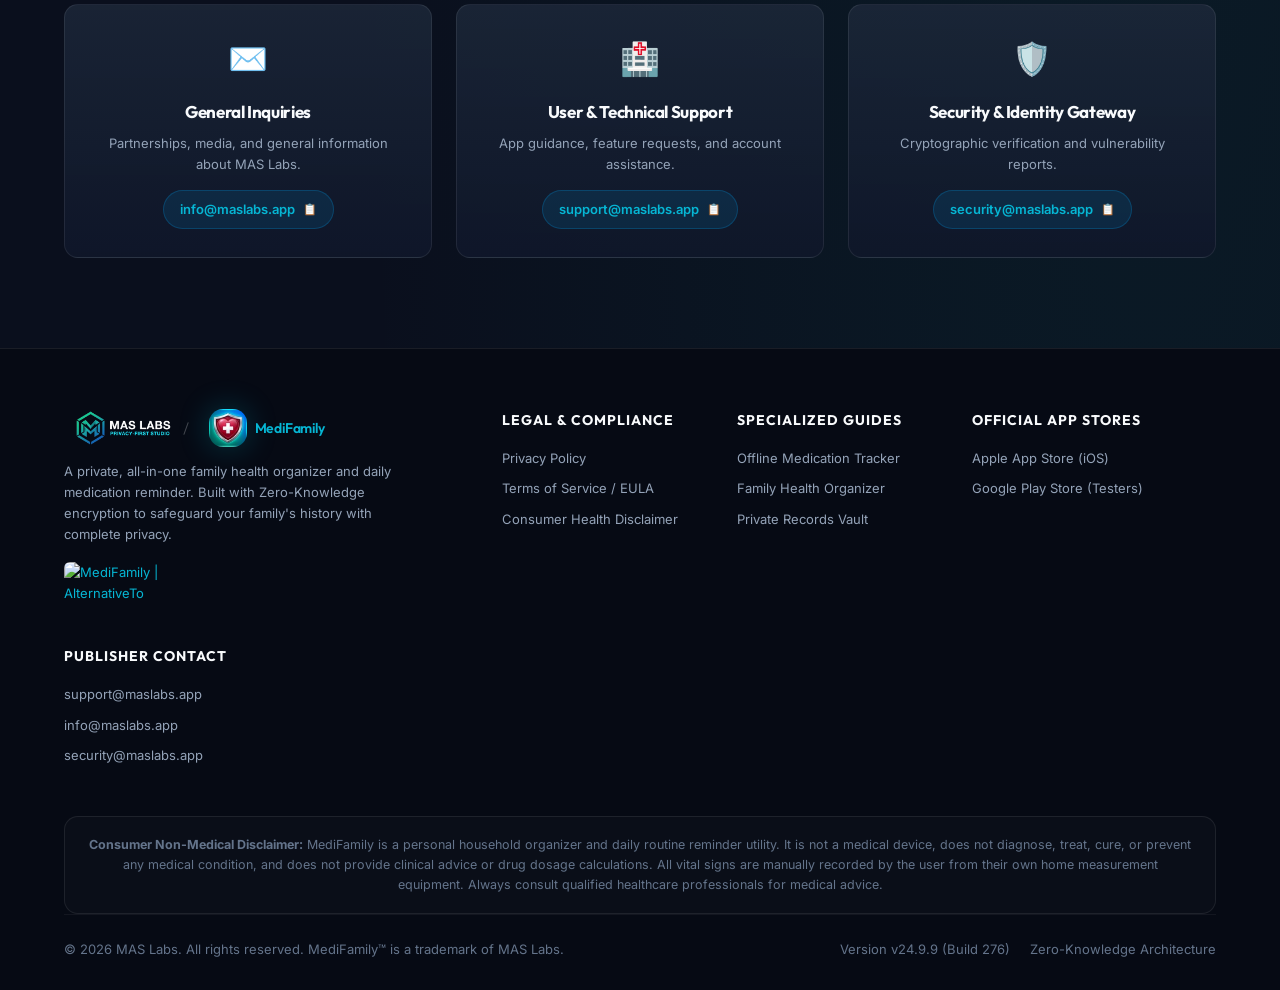
==== commit 1880f072: "Hide Android Beta Hero Banner on iOS, Dynamic Black Friday Pricing & Vault Copy Polish [Saturday, 20" ====
--- a/index.html
+++ b/index.html
@@ -51,7 +51,7 @@
   <link rel="preconnect" href="https://fonts.gstatic.com" crossorigin>
   <link href="https://fonts.googleapis.com/css2?family=Inter:wght@300;400;500;600;700&family=Outfit:wght@500;600;700;800&display=swap" rel="stylesheet">
   
-  <link rel="stylesheet" href="/styles.css?v=276.1">
+  <link rel="stylesheet" href="/styles.css?v=276.2">
 
   <!-- Schema.org Structured Data (@graph: SoftwareApplication + Organization + WebSite + FAQPage) -->
   <script type="application/ld+json">
@@ -302,7 +302,7 @@
         <!-- Early Access & Founding Tester Program Banner                             -->
         <!-- Active during Google Play Production Rollout & Early Access Phases        -->
         <!-- ========================================================================== -->
-        <div class="hero-beta-card" id="heroBetaCard">
+        <div class="hero-beta-card" id="heroBetaCard" hidden>
           <div class="hero-beta-topbar">
             <div class="hero-beta-badge">
               <span class="pulse-dot"></span>
@@ -1096,7 +1096,7 @@
 
           <!-- Plan 3: Pro Lifetime (Best Value / Cyber Violet) -->
           <div class="pricing-card pricing-card-lifetime">
-            <div class="popular-ribbon ribbon-purple">👑 BEST VALUE • OWN FOREVER</div>
+            <div class="popular-ribbon ribbon-purple" id="lifetimeRibbon">👑 BEST VALUE • OWN FOREVER</div>
             <div class="pricing-header">
               <div class="pricing-icon">👑</div>
               <span class="pricing-pill pill-purple">One-Time Payment</span>
@@ -1109,7 +1109,7 @@
                 <span class="price-val gradient-purple" id="lifetimePrice">$69.99</span>
                 <span class="price-period">one-time</span>
               </div>
-              <span class="pricing-subtext">Pays for itself in ~2 years &bull; Family Sharing included</span>
+              <span class="pricing-subtext" id="lifetimeSubtext">Pays for itself in ~2 years &bull; Family Sharing included</span>
             </div>
             <ul class="pricing-features-list">
               <li><span class="check-icon purple-check">✓</span> <strong>100% Full Pro Features Unlocked</strong></li>
@@ -1678,6 +1678,6 @@
     </div>
   </aside>
 
-  <script src="/script.js?v=276.1" defer></script>
+  <script src="/script.js?v=276.2" defer></script>
 </body>
 </html>
--- a/styles.css
+++ b/styles.css
@@ -1466,6 +1466,10 @@
   overflow: hidden;
 }
 
+.hero-beta-card[hidden] {
+  display: none;
+}
+
 .hero-beta-card::before {
   content: '';
   position: absolute;
